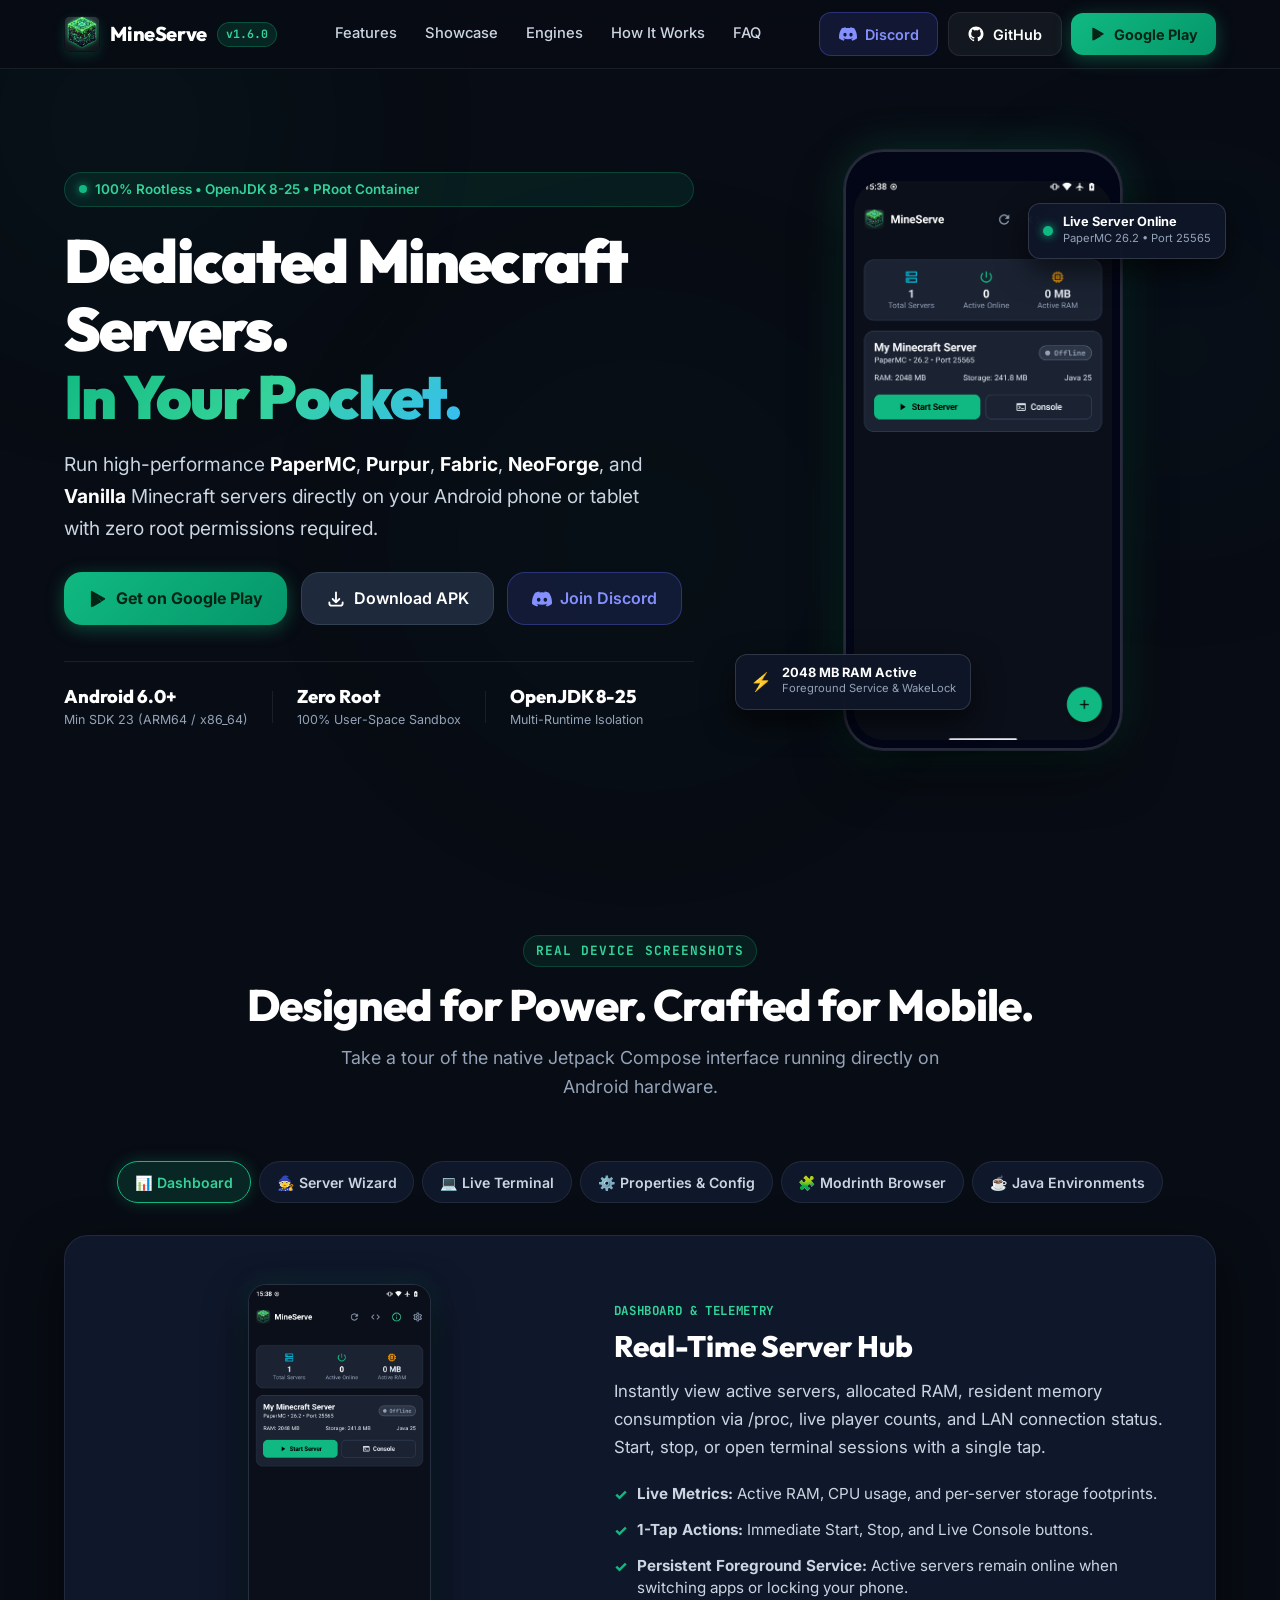
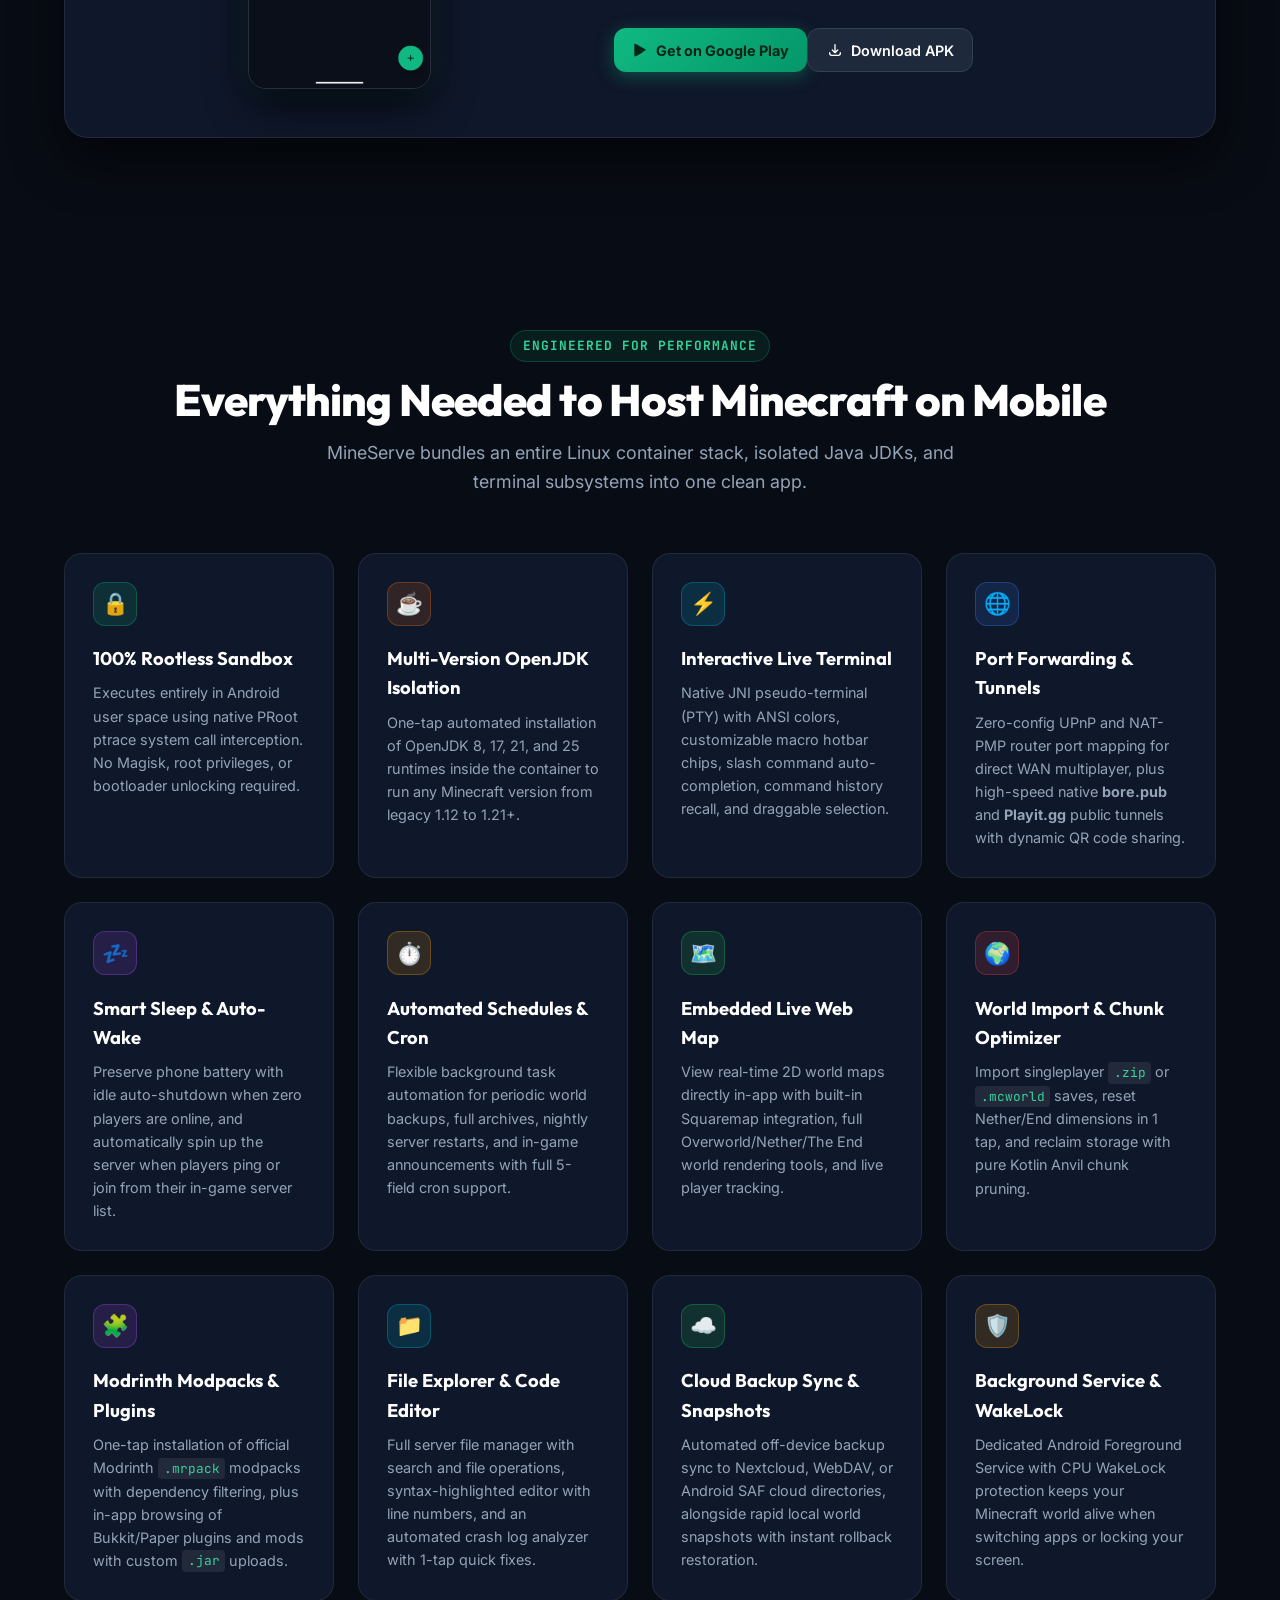
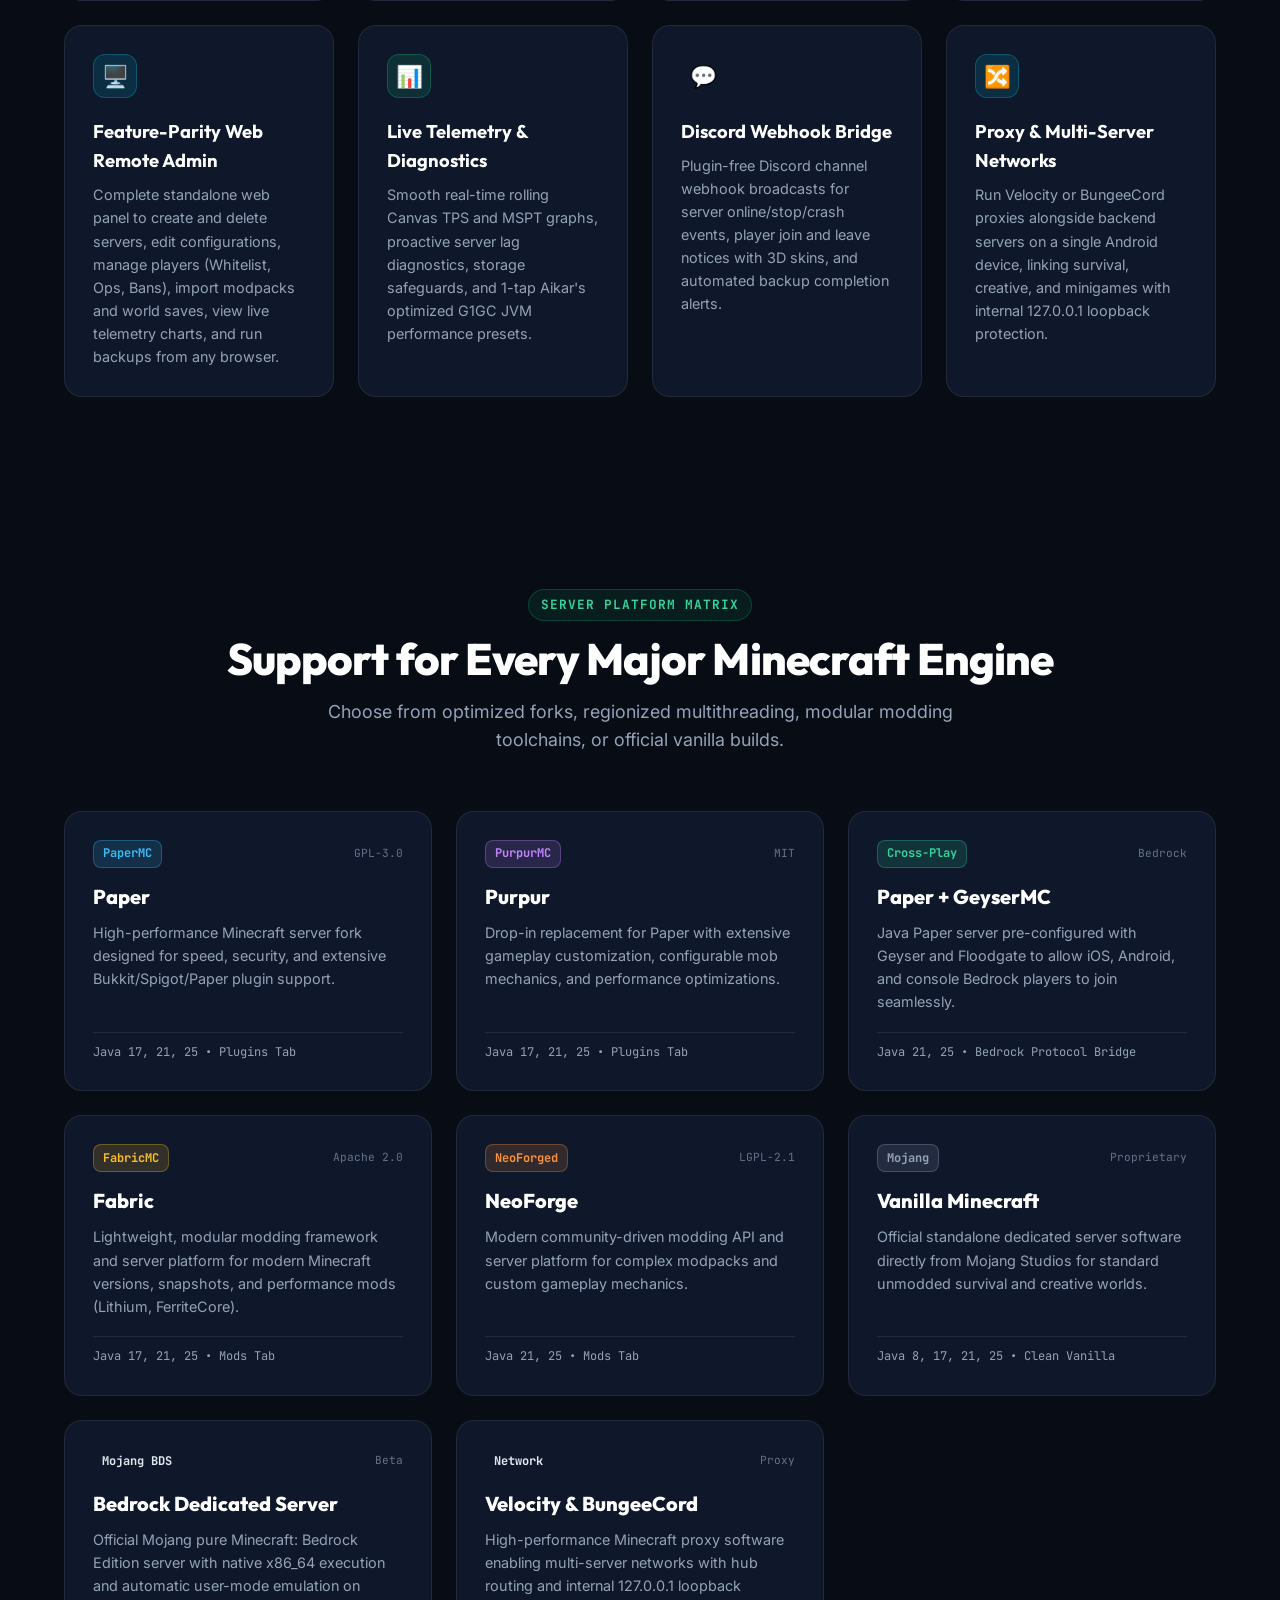
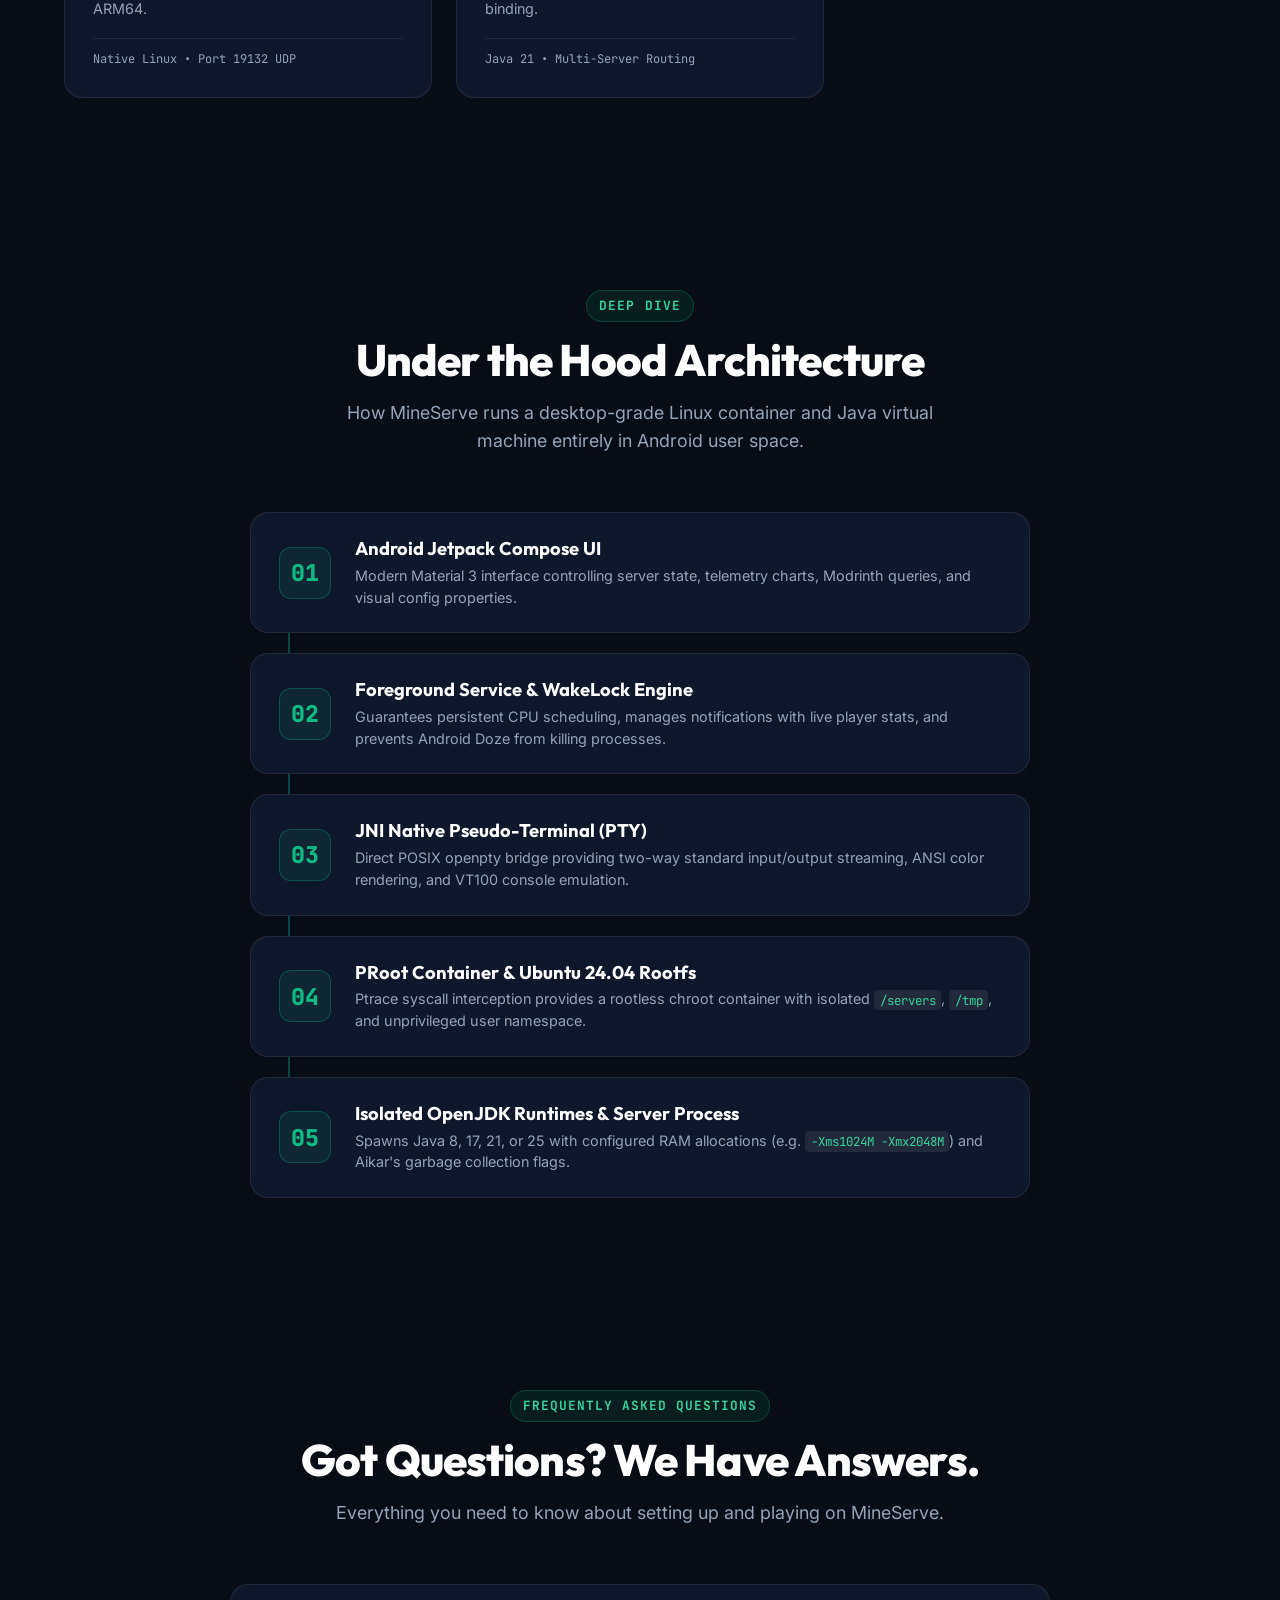
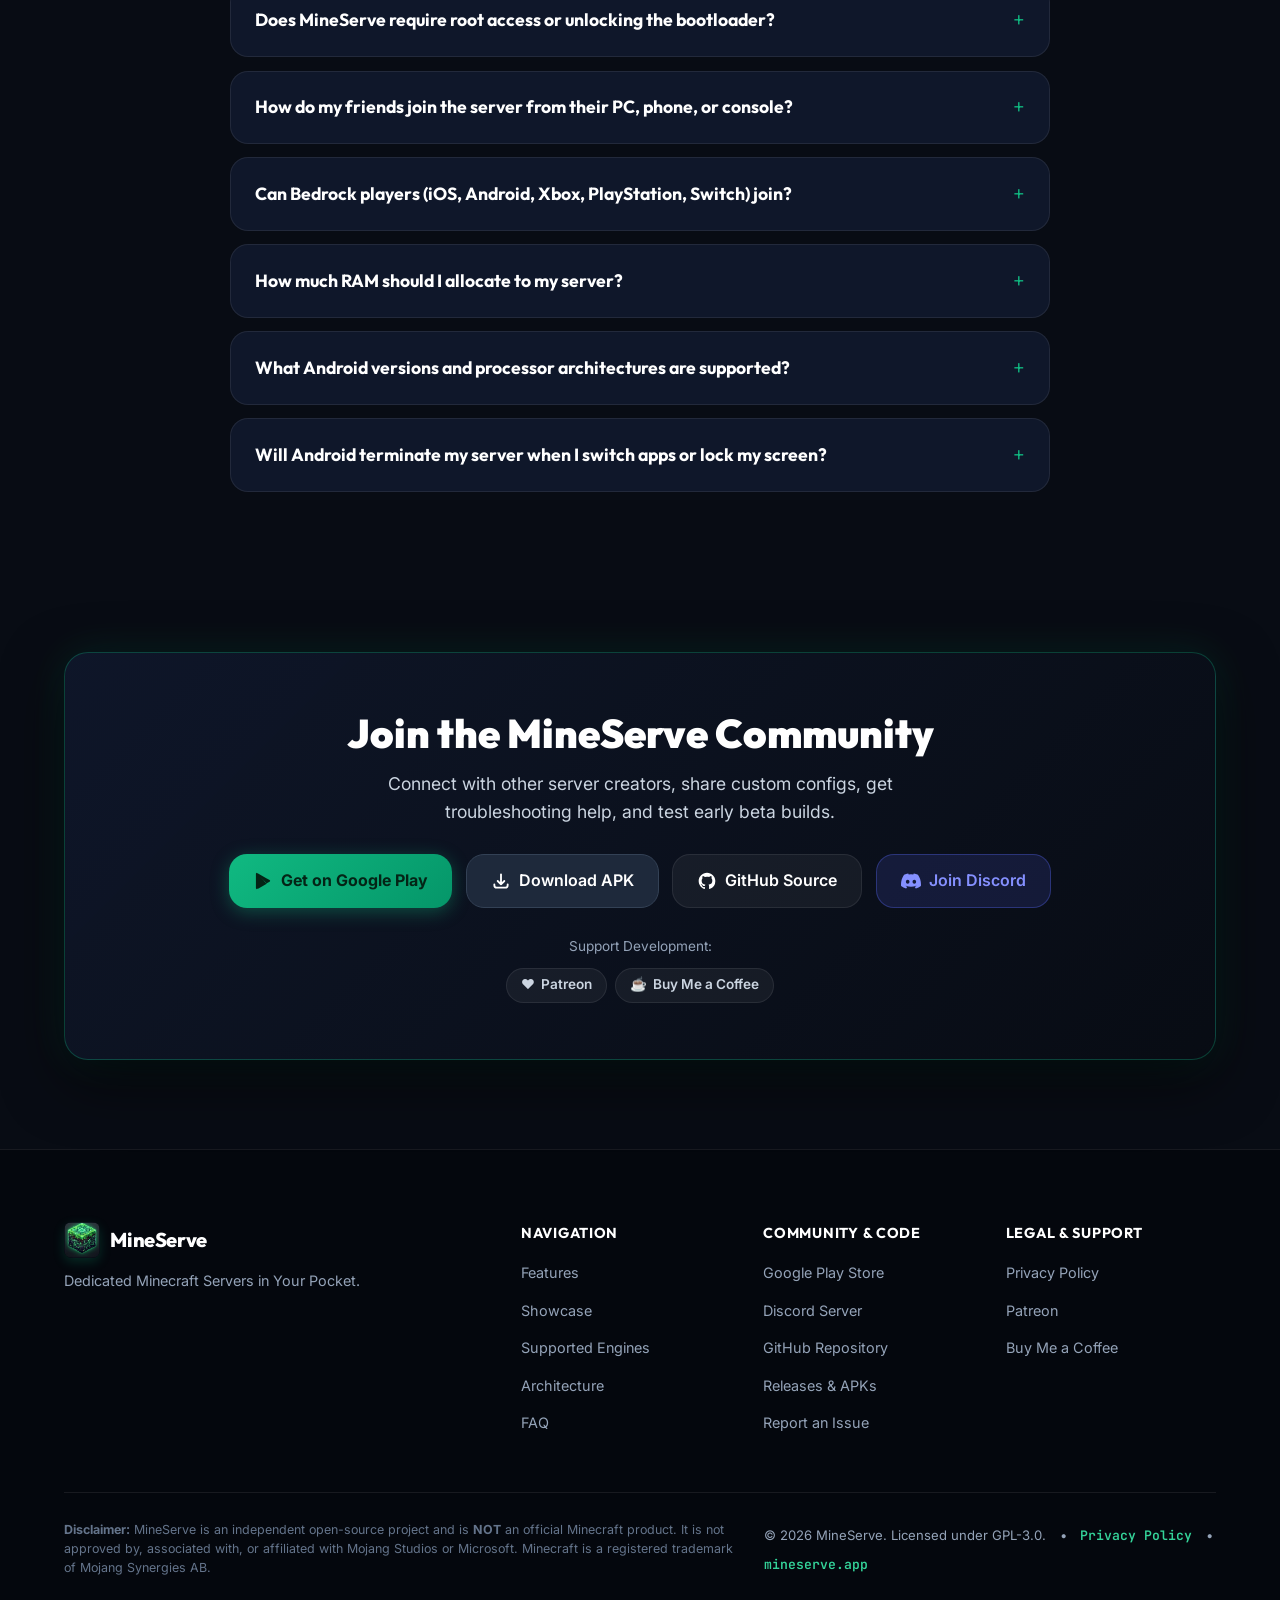
==== index.html @ a466dc8e "Update index.html" ====
<!DOCTYPE html>
<html lang="en" class="scroll-smooth">

<head>
  <meta charset="UTF-8">
  <meta name="viewport" content="width=device-width, initial-scale=1.0, viewport-fit=cover">
  <title>MineServe - Dedicated Minecraft Servers in Your Pocket (Android)</title>

  <!-- Primary Meta Tags -->
  <meta name="title" content="MineServe - Dedicated Minecraft Servers in Your Pocket (Android)">
  <meta name="description"
    content="Host full-featured Paper, Purpur, Fabric, NeoForge, and Vanilla Minecraft servers directly on your Android phone without root. Features isolated OpenJDK runtimes, live interactive console, plugin browser, and snapshot backups.">
  <meta name="keywords"
    content="Minecraft, Minecraft Server, Android, PRoot, PaperMC, Purpur, FabricMC, NeoForge, Bedrock, GeyserMC, Server Host, OpenJDK, Java 21, Java 17, Java 8, No Root, Open Source">
  <meta name="author" content="devwithzachary">
  <meta name="robots" content="index, follow">
  <meta name="theme-color" content="#080c14">
  <link rel="canonical" href="https://mineserve.app">

  <!-- Open Graph / Facebook -->
  <meta property="og:type" content="website">
  <meta property="og:url" content="https://mineserve.app/">
  <meta property="og:title" content="MineServe - Dedicated Minecraft Servers on Android">
  <meta property="og:description"
    content="Host full-featured Paper, Purpur, Fabric, and Vanilla Minecraft servers directly on your Android device without root.">
  <meta property="og:image" content="https://mineserve.app/assets/feature_graphic.jpg">

  <!-- Twitter -->
  <meta property="twitter:card" content="summary_large_image">
  <meta property="twitter:url" content="https://mineserve.app/">
  <meta property="twitter:title" content="MineServe - Dedicated Minecraft Servers on Android">
  <meta property="twitter:description"
    content="Host full-featured Paper, Purpur, Fabric, and Vanilla Minecraft servers directly on your Android device without root.">
  <meta property="twitter:image" content="https://mineserve.app/assets/feature_graphic.jpg">

  <!-- Favicon -->
  <link rel="icon" type="image/png" href="assets/favicon.png">
  <link rel="apple-touch-icon" href="assets/logo.png">

  <!-- Google Fonts -->
  <link rel="preconnect" href="https://fonts.googleapis.com">
  <link rel="preconnect" href="https://fonts.gstatic.com" crossorigin>
  <link
    href="https://fonts.googleapis.com/css2?family=Inter:wght@300;400;500;600;700;800&family=JetBrains+Mono:wght@400;500;600;700&family=Outfit:wght@400;500;600;700;800;900&display=swap"
    rel="stylesheet">

  <!-- Stylesheet -->
  <link rel="stylesheet" href="css/style.css">

  <!-- Umami Analytics -->
  <script defer src="https://stats.devwithzachary.com/stats"
    data-website-id="0f927c80-a65d-484a-ac6d-f5de10c83bec"></script>
</head>

<body class="bg-obsidian text-slate-100 antialiased selection:bg-emerald-500 selection:text-black">

  <!-- Ambient Glow Effects -->
  <div class="ambient-glow glow-top-left" aria-hidden="true"></div>
  <div class="ambient-glow glow-top-right" aria-hidden="true"></div>
  <div class="ambient-glow glow-center" aria-hidden="true"></div>

  <!-- Header / Navigation -->
  <header class="sticky-nav">
    <div class="nav-container">
      <a href="#hero" class="brand" data-umami-event="nav-brand-click">
        <img src="assets/logo.png" alt="MineServe Logo" class="brand-logo" width="36" height="36">
        <span class="brand-name">MineServe</span>
        <span class="brand-badge">v1.6.0</span>
      </a>

      <nav class="desktop-nav" aria-label="Main Navigation">
        <a href="#features" class="nav-link" data-umami-event="nav-features">Features</a>
        <a href="#showcase" class="nav-link" data-umami-event="nav-showcase">Showcase</a>
        <a href="#engines" class="nav-link" data-umami-event="nav-engines">Engines</a>
        <a href="#architecture" class="nav-link" data-umami-event="nav-architecture">How It Works</a>
        <a href="#faq" class="nav-link" data-umami-event="nav-faq">FAQ</a>
      </nav>

      <div class="nav-actions">
        <a href="https://discord.gg/QdT9yCrKmV" target="_blank" rel="noopener noreferrer" class="btn btn-discord"
          data-umami-event="nav-discord-btn" title="Join Discord Community">
          <svg class="icon" viewBox="0 0 24 24" width="18" height="18" fill="currentColor">
            <path
              d="M20.317 4.37a19.791 19.791 0 0 0-4.885-1.515.074.074 0 0 0-.079.037c-.21.375-.444.864-.608 1.25a18.27 18.27 0 0 0-5.487 0 12.64 12.64 0 0 0-.617-1.25.077.077 0 0 0-.079-.037A19.736 19.736 0 0 0 3.677 4.37a.07.07 0 0 0-.032.027C.533 9.046-.32 13.58.099 18.057a.082.082 0 0 0 .031.057 19.9 19.9 0 0 0 5.993 3.03.078.078 0 0 0 .084-.028c.462-.63.874-1.295 1.226-1.994.021-.041.001-.09-.041-.106a13.107 13.107 0 0 1-1.872-.892.077.077 0 0 1-.008-.128 10.2 10.2 0 0 0 .372-.292.074.074 0 0 1 .077-.01c3.929 1.793 8.18 1.793 12.061 0a.074.074 0 0 1 .078.01c.12.098.246.198.373.292a.077.077 0 0 1-.006.127 12.299 12.299 0 0 1-1.873.893.077.077 0 0 0-.041.107c.36.698.772 1.362 1.225 1.993a.076.076 0 0 0 .084.028 19.839 19.839 0 0 0 6.002-3.03.077.077 0 0 0 .032-.054c.5-5.177-.838-9.674-3.549-13.66a.061.061 0 0 0-.031-.028zM8.02 15.33c-1.183 0-2.157-1.085-2.157-2.419 0-1.333.956-2.419 2.157-2.419 1.21 0 2.176 1.096 2.157 2.42 0 1.333-.956 2.418-2.157 2.418zm7.975 0c-1.183 0-2.157-1.085-2.157-2.419 0-1.333.955-2.419 2.157-2.419 1.21 0 2.176 1.096 2.157 2.42 0 1.333-.946 2.418-2.157 2.418z" />
          </svg>
          <span>Discord</span>
        </a>

        <a href="https://github.com/devwithzachary/MineServe" target="_blank" rel="noopener noreferrer"
          class="btn btn-github" data-umami-event="nav-github-btn" title="View Source on GitHub">
          <svg class="icon" viewBox="0 0 24 24" width="18" height="18" fill="currentColor">
            <path fill-rule="evenodd" clip-rule="evenodd"
              d="M12 2C6.477 2 2 6.484 2 12.017c0 4.425 2.865 8.18 6.839 9.504.5.092.682-.217.682-.483 0-.237-.008-.868-.013-1.703-2.782.605-3.369-1.343-3.369-1.343-.454-1.158-1.11-1.466-1.11-1.466-.908-.62.069-.608.069-.608 1.003.07 1.53 1.032 1.53 1.032.892 1.53 2.341 1.088 2.91.832.092-.647.35-1.088.636-1.338-2.22-.253-4.555-1.113-4.555-4.951 0-1.093.39-1.988 1.029-2.688-.103-.253-.446-1.272.098-2.65 0 0 .84-.27 2.75 1.026A9.564 9.564 0 0112 6.844c.85.004 1.705.115 2.504.337 1.909-1.296 2.747-1.027 2.747-1.027.546 1.379.202 2.398.1 2.651.64.7 1.028 1.595 1.028 2.688 0 3.848-2.339 4.695-4.566 4.943.359.309.678.92.678 1.855 0 1.338-.012 2.419-.012 2.747 0 .268.18.58.688.482A10.019 10.019 0 0022 12.017C22 6.484 17.522 2 12 2z" />
          </svg>
          <span>GitHub</span>
        </a>

        <a href="https://play.google.com/store/apps/details?id=com.devwithzachary.mineserve" target="_blank"
          rel="noopener noreferrer" class="btn btn-primary" data-umami-event="nav-playstore-btn">
          <svg class="icon" viewBox="0 0 24 24" width="16" height="16" fill="currentColor">
            <path
              d="M4.05 2.15a1.86 1.86 0 0 0-.55 1.34v17.02c0 .52.2 1 .55 1.34l.08.07 9.53-9.53v-.23L4.13 2.08l-.08.07zM16.48 14.88l-2.82-2.82v-.39l2.82-2.82.07.04 3.34 1.9c.95.54.95 1.43 0 1.97l-3.34 1.9-.07.02zM13.66 12.27L4.8 21.13c.31.33.82.37 1.25.13l10.43-5.93-2.82-2.82v-.24zM13.66 11.73l2.82-2.82-10.43-5.93c-.43-.24-.94-.2-1.25.13l8.86 8.86v-.24z" />
          </svg>
          <span>Google Play</span>
        </a>

        <button class="mobile-toggle" id="mobile-toggle" aria-label="Toggle Navigation Menu" aria-expanded="false"
          data-umami-event="toggle-mobile-menu">
          <span class="bar"></span>
          <span class="bar"></span>
          <span class="bar"></span>
        </button>
      </div>
    </div>

    <!-- Mobile Navigation Backdrop -->
    <div class="mobile-drawer-backdrop" id="mobile-drawer-backdrop"></div>

    <!-- Mobile Navigation Drawer -->
    <div class="mobile-drawer" id="mobile-drawer">
      <nav class="mobile-nav-links">
        <a href="#features" class="mobile-nav-link" data-umami-event="mobile-nav-features">Features</a>
        <a href="#showcase" class="mobile-nav-link" data-umami-event="mobile-nav-showcase">Showcase</a>
        <a href="#engines" class="mobile-nav-link" data-umami-event="mobile-nav-engines">Engines</a>
        <a href="#architecture" class="mobile-nav-link" data-umami-event="mobile-nav-architecture">How It Works</a>
        <a href="#faq" class="mobile-nav-link" data-umami-event="mobile-nav-faq">FAQ</a>
        <div class="mobile-btn-group">
          <a href="https://play.google.com/store/apps/details?id=com.devwithzachary.mineserve" target="_blank"
            rel="noopener noreferrer" class="btn btn-primary btn-full" data-umami-event="mobile-nav-playstore">
            <svg class="icon" viewBox="0 0 24 24" width="16" height="16" fill="currentColor">
              <path
                d="M4.05 2.15a1.86 1.86 0 0 0-.55 1.34v17.02c0 .52.2 1 .55 1.34l.08.07 9.53-9.53v-.23L4.13 2.08l-.08.07zM16.48 14.88l-2.82-2.82v-.39l2.82-2.82.07.04 3.34 1.9c.95.54.95 1.43 0 1.97l-3.34 1.9-.07.02zM13.66 12.27L4.8 21.13c.31.33.82.37 1.25.13l10.43-5.93-2.82-2.82v-.24zM13.66 11.73l2.82-2.82-10.43-5.93c-.43-.24-.94-.2-1.25.13l8.86 8.86v-.24z" />
            </svg>
            <span>Get on Google Play</span>
          </a>
          <a href="https://github.com/devwithzachary/MineServe/releases" target="_blank" rel="noopener noreferrer"
            class="btn btn-secondary btn-full" data-umami-event="mobile-nav-download">
            <svg class="icon" viewBox="0 0 24 24" width="16" height="16" fill="none" stroke="currentColor"
              stroke-width="2">
              <path stroke-linecap="round" stroke-linejoin="round"
                d="M4 16v1a3 3 0 003 3h10a3 3 0 003-3v-1m-4-4l-4 4m0 0l-4-4m4 4V4" />
            </svg>
            <span>Download APK (Direct)</span>
          </a>
          <a href="https://discord.gg/QdT9yCrKmV" target="_blank" rel="noopener noreferrer"
            class="btn btn-discord btn-full" data-umami-event="mobile-nav-discord">
            <svg class="icon" viewBox="0 0 24 24" width="16" height="16" fill="currentColor">
              <path
                d="M20.317 4.37a19.791 19.791 0 0 0-4.885-1.515.074.074 0 0 0-.079.037c-.21.375-.444.864-.608 1.25a18.27 18.27 0 0 0-5.487 0 12.64 12.64 0 0 0-.617-1.25.077.077 0 0 0-.079-.037A19.736 19.736 0 0 0 3.677 4.37a.07.07 0 0 0-.032.027C.533 9.046-.32 13.58.099 18.057a.082.082 0 0 0 .031.057 19.9 19.9 0 0 0 5.993 3.03.078.078 0 0 0 .084-.028c.462-.63.874-1.295 1.226-1.994.021-.041.001-.09-.041-.106a13.107 13.107 0 0 1-1.872-.892.077.077 0 0 1-.008-.128 10.2 10.2 0 0 0 .372-.292.074.074 0 0 1 .077-.01c3.929 1.793 8.18 1.793 12.061 0a.074.074 0 0 1 .078.01c.12.098.246.198.373.292a.077.077 0 0 1-.006.127 12.299 12.299 0 0 1-1.873.893.077.077 0 0 0-.041.107c.36.698.772 1.362 1.225 1.993a.076.076 0 0 0 .084.028 19.839 19.839 0 0 0 6.002-3.03.077.077 0 0 0 .032-.054c.5-5.177-.838-9.674-3.549-13.66a.061.061 0 0 0-.031-.028zM8.02 15.33c-1.183 0-2.157-1.085-2.157-2.419 0-1.333.956-2.419 2.157-2.419 1.21 0 2.176 1.096 2.157 2.42 0 1.333-.956 2.418-2.157 2.418zm7.975 0c-1.183 0-2.157-1.085-2.157-2.419 0-1.333.955-2.419 2.157-2.419 1.21 0 2.176 1.096 2.157 2.42 0 1.333-.946 2.418-2.157 2.418z" />
            </svg>
            <span>Join Discord Community</span>
          </a>
          <a href="https://github.com/devwithzachary/MineServe" target="_blank" rel="noopener noreferrer"
            class="btn btn-github btn-full" data-umami-event="mobile-nav-github">
            <svg class="icon" viewBox="0 0 24 24" width="16" height="16" fill="currentColor">
              <path fill-rule="evenodd" clip-rule="evenodd"
                d="M12 2C6.477 2 2 6.484 2 12.017c0 4.425 2.865 8.18 6.839 9.504.5.092.682-.217.682-.483 0-.237-.008-.868-.013-1.703-2.782.605-3.369-1.343-3.369-1.343-.454-1.158-1.11-1.466-1.11-1.466-.908-.62.069-.608.069-.608 1.003.07 1.53 1.032 1.53 1.032.892 1.53 2.341 1.088 2.91.832.092-.647.35-1.088.636-1.338-2.22-.253-4.555-1.113-4.555-4.951 0-1.093.39-1.988 1.029-2.688-.103-.253-.446-1.272.098-2.65 0 0 .84-.27 2.75 1.026A9.564 9.564 0 0112 6.844c.85.004 1.705.115 2.504.337 1.909-1.296 2.747-1.027 2.747-1.027.546 1.379.202 2.398.1 2.651.64.7 1.028 1.595 1.028 2.688 0 3.848-2.339 4.695-4.566 4.943.359.309.678.92.678 1.855 0 1.338-.012 2.419-.012 2.747 0 .268.18.58.688.482A10.019 10.019 0 0022 12.017C22 6.484 17.522 2 12 2z" />
            </svg>
            <span>View GitHub Repository</span>
          </a>
        </div>
      </nav>
    </div>
  </header>

  <!-- Hero Section -->
  <section id="hero" class="hero-section">
    <div class="container hero-container">
      <div class="hero-content">
        <div class="hero-badge">
          <span class="pulse-dot"></span>
          <span>100% Rootless • OpenJDK 8-25 • PRoot Container</span>
        </div>

        <h1 class="hero-title">
          Dedicated Minecraft Servers. <span class="mobile-break"><br></span>
          <span class="gradient-text">In Your Pocket.</span>
        </h1>

        <p class="hero-description">
          Run high-performance <strong>PaperMC</strong>, <strong>Purpur</strong>, <strong>Fabric</strong>,
          <strong>NeoForge</strong>, and <strong>Vanilla</strong> Minecraft servers directly on your Android phone or
          tablet with zero root permissions required.
        </p>

        <div class="hero-cta-group">
          <a href="https://play.google.com/store/apps/details?id=com.devwithzachary.mineserve" target="_blank"
            rel="noopener noreferrer" class="btn btn-primary btn-lg" data-umami-event="hero-playstore-btn">
            <svg class="icon" viewBox="0 0 24 24" width="20" height="20" fill="currentColor">
              <path
                d="M4.05 2.15a1.86 1.86 0 0 0-.55 1.34v17.02c0 .52.2 1 .55 1.34l.08.07 9.53-9.53v-.23L4.13 2.08l-.08.07zM16.48 14.88l-2.82-2.82v-.39l2.82-2.82.07.04 3.34 1.9c.95.54.95 1.43 0 1.97l-3.34 1.9-.07.02zM13.66 12.27L4.8 21.13c.31.33.82.37 1.25.13l10.43-5.93-2.82-2.82v-.24zM13.66 11.73l2.82-2.82-10.43-5.93c-.43-.24-.94-.2-1.25.13l8.86 8.86v-.24z" />
            </svg>
            <span>Get on Google Play</span>
          </a>

          <a href="https://github.com/devwithzachary/MineServe/releases/latest" target="_blank"
            rel="noopener noreferrer" class="btn btn-secondary btn-lg" data-umami-event="hero-download-apk">
            <svg class="icon" viewBox="0 0 24 24" width="20" height="20" fill="none" stroke="currentColor"
              stroke-width="2.2">
              <path stroke-linecap="round" stroke-linejoin="round"
                d="M4 16v1a3 3 0 003 3h10a3 3 0 003-3v-1m-4-4l-4 4m0 0l-4-4m4 4V4" />
            </svg>
            <span>Download APK</span>
          </a>

          <a href="https://discord.gg/QdT9yCrKmV" target="_blank" rel="noopener noreferrer"
            class="btn btn-discord btn-lg" data-umami-event="hero-join-discord">
            <svg class="icon" viewBox="0 0 24 24" width="20" height="20" fill="currentColor">
              <path
                d="M20.317 4.37a19.791 19.791 0 0 0-4.885-1.515.074.074 0 0 0-.079.037c-.21.375-.444.864-.608 1.25a18.27 18.27 0 0 0-5.487 0 12.64 12.64 0 0 0-.617-1.25.077.077 0 0 0-.079-.037A19.736 19.736 0 0 0 3.677 4.37a.07.07 0 0 0-.032.027C.533 9.046-.32 13.58.099 18.057a.082.082 0 0 0 .031.057 19.9 19.9 0 0 0 5.993 3.03.078.078 0 0 0 .084-.028c.462-.63.874-1.295 1.226-1.994.021-.041.001-.09-.041-.106a13.107 13.107 0 0 1-1.872-.892.077.077 0 0 1-.008-.128 10.2 10.2 0 0 0 .372-.292.074.074 0 0 1 .077-.01c3.929 1.793 8.18 1.793 12.061 0a.074.074 0 0 1 .078.01c.12.098.246.198.373.292a.077.077 0 0 1-.006.127 12.299 12.299 0 0 1-1.873.893.077.077 0 0 0-.041.107c.36.698.772 1.362 1.225 1.993a.076.076 0 0 0 .084.028 19.839 19.839 0 0 0 6.002-3.03.077.077 0 0 0 .032-.054c.5-5.177-.838-9.674-3.549-13.66a.061.061 0 0 0-.031-.028zM8.02 15.33c-1.183 0-2.157-1.085-2.157-2.419 0-1.333.956-2.419 2.157-2.419 1.21 0 2.176 1.096 2.157 2.42 0 1.333-.956 2.418-2.157 2.418zm7.975 0c-1.183 0-2.157-1.085-2.157-2.419 0-1.333.955-2.419 2.157-2.419 1.21 0 2.176 1.096 2.157 2.42 0 1.333-.946 2.418-2.157 2.418z" />
            </svg>
            <span>Join Discord</span>
          </a>
        </div>

        <!-- Quick Spec Highlights -->
        <div class="hero-stats">
          <div class="stat-item">
            <span class="stat-value">Android 6.0+</span>
            <span class="stat-label">Min SDK 23 (ARM64 / x86_64)</span>
          </div>
          <div class="stat-divider"></div>
          <div class="stat-item">
            <span class="stat-value">Zero Root</span>
            <span class="stat-label">100% User-Space Sandbox</span>
          </div>
          <div class="stat-divider"></div>
          <div class="stat-item">
            <span class="stat-value">OpenJDK 8-25</span>
            <span class="stat-label">Multi-Runtime Isolation</span>
          </div>
        </div>
      </div>

      <!-- Hero Phone Showcase Mockup -->
      <div class="hero-mockup-wrapper">
        <div class="phone-frame">
          <div class="phone-notch"></div>
          <div class="phone-screen">
            <img src="assets/screenshots/dashboard.png" alt="MineServe Dashboard on Android" class="phone-img"
              loading="eager">
          </div>
        </div>
        <div class="mockup-floating-card top-right-card">
          <div class="status-indicator-live"></div>
          <div>
            <div class="floating-card-title">Live Server Online</div>
            <div class="floating-card-sub">PaperMC 26.2 • Port 25565</div>
          </div>
        </div>
        <div class="mockup-floating-card bottom-left-card">
          <div class="floating-card-icon">⚡</div>
          <div>
            <div class="floating-card-title">2048 MB RAM Active</div>
            <div class="floating-card-sub">Foreground Service &amp; WakeLock</div>
          </div>
        </div>
      </div>
    </div>
  </section>

  <!-- Interactive App Showcase / Screenshots Carousel -->
  <section id="showcase" class="section showcase-section">
    <div class="container">
      <div class="section-header text-center">
        <span class="section-badge">Real Device Screenshots</span>
        <h2 class="section-title">Designed for Power. Crafted for Mobile.</h2>
        <p class="section-subtitle">Take a tour of the native Jetpack Compose interface running directly on Android
          hardware.</p>
      </div>

      <!-- Screenshot Tabs Navigation -->
      <div class="showcase-tabs" role="tablist" aria-label="Feature Showcase Screens">
        <button class="showcase-tab active" data-target="dashboard" role="tab" aria-selected="true"
          data-umami-event="showcase-tab-dashboard">
          <span>📊 Dashboard</span>
        </button>
        <button class="showcase-tab" data-target="wizard" role="tab" aria-selected="false"
          data-umami-event="showcase-tab-wizard">
          <span>🧙 Server Wizard</span>
        </button>
        <button class="showcase-tab" data-target="console" role="tab" aria-selected="false"
          data-umami-event="showcase-tab-console">
          <span>💻 Live Terminal</span>
        </button>
        <button class="showcase-tab" data-target="settings-tab" role="tab" aria-selected="false"
          data-umami-event="showcase-tab-settings">
          <span>⚙️ Properties &amp; Config</span>
        </button>
        <button class="showcase-tab" data-target="plugins" role="tab" aria-selected="false"
          data-umami-event="showcase-tab-plugins">
          <span>🧩 Modrinth Browser</span>
        </button>
        <button class="showcase-tab" data-target="runtimes" role="tab" aria-selected="false"
          data-umami-event="showcase-tab-runtimes">
          <span>☕ Java Environments</span>
        </button>
      </div>

      <!-- Showcase Display Card -->
      <div class="showcase-card">
        <div class="showcase-preview-frame">
          <img id="showcase-img" src="assets/screenshots/dashboard.png" alt="MineServe Dashboard Screen"
            class="showcase-image">
        </div>

        <div class="showcase-details">
          <div class="showcase-tag" id="showcase-tag">DASHBOARD &amp; TELEMETRY</div>
          <h3 class="showcase-heading" id="showcase-heading">Real-Time Server Hub</h3>
          <p class="showcase-description" id="showcase-desc">
            Instantly view active servers, allocated RAM, resident memory consumption via /proc, live player counts, and
            LAN connection status. Start, stop, or open terminal sessions with a single tap.
          </p>

          <div class="showcase-bullets" id="showcase-bullets">
            <div class="bullet-item">
              <span class="bullet-check">✓</span>
              <span><strong>Live Metrics:</strong> Active RAM, CPU usage, and per-server storage footprints.</span>
            </div>
            <div class="bullet-item">
              <span class="bullet-check">✓</span>
              <span><strong>1-Tap Actions:</strong> Immediate Start, Stop, and Live Console buttons.</span>
            </div>
            <div class="bullet-item">
              <span class="bullet-check">✓</span>
              <span><strong>Persistent Foreground Service:</strong> Active servers remain online when switching apps or
                locking your phone.</span>
            </div>
          </div>

          <div class="showcase-actions">
            <a href="https://play.google.com/store/apps/details?id=com.devwithzachary.mineserve" target="_blank"
              rel="noopener noreferrer" class="btn btn-primary" data-umami-event="showcase-playstore-btn">
              <svg class="icon" viewBox="0 0 24 24" width="16" height="16" fill="currentColor">
                <path
                  d="M4.05 2.15a1.86 1.86 0 0 0-.55 1.34v17.02c0 .52.2 1 .55 1.34l.08.07 9.53-9.53v-.23L4.13 2.08l-.08.07zM16.48 14.88l-2.82-2.82v-.39l2.82-2.82.07.04 3.34 1.9c.95.54.95 1.43 0 1.97l-3.34 1.9-.07.02zM13.66 12.27L4.8 21.13c.31.33.82.37 1.25.13l10.43-5.93-2.82-2.82v-.24zM13.66 11.73l2.82-2.82-10.43-5.93c-.43-.24-.94-.2-1.25.13l8.86 8.86v-.24z" />
              </svg>
              <span>Get on Google Play</span>
            </a>
            <a href="https://github.com/devwithzachary/MineServe/releases" target="_blank" rel="noopener noreferrer"
              class="btn btn-secondary" data-umami-event="showcase-download-btn">
              <svg class="icon" viewBox="0 0 24 24" width="16" height="16" fill="none" stroke="currentColor"
                stroke-width="2">
                <path stroke-linecap="round" stroke-linejoin="round"
                  d="M4 16v1a3 3 0 003 3h10a3 3 0 003-3v-1m-4-4l-4 4m0 0l-4-4m4 4V4" />
              </svg>
              <span>Download APK</span>
            </a>
          </div>
        </div>
      </div>
    </div>
  </section>

  <!-- Core Features Grid -->
  <section id="features" class="section features-section">
    <div class="container">
      <div class="section-header text-center">
        <span class="section-badge">Engineered for Performance</span>
        <h2 class="section-title">Everything Needed to Host Minecraft on Mobile</h2>
        <p class="section-subtitle">MineServe bundles an entire Linux container stack, isolated Java JDKs, and terminal
          subsystems into one clean app.</p>
      </div>

      <div class="features-grid">
        <!-- Feature 1 -->
        <div class="feature-card">
          <div class="feature-icon emerald-glow">🔒</div>
          <h3 class="feature-title">100% Rootless Sandbox</h3>
          <p class="feature-desc">
            Executes entirely in Android user space using native PRoot ptrace system call interception. No Magisk, root
            privileges, or bootloader unlocking required.
          </p>
        </div>

        <!-- Feature 2 -->
        <div class="feature-card">
          <div class="feature-icon orange-glow">☕</div>
          <h3 class="feature-title">Multi-Version OpenJDK Isolation</h3>
          <p class="feature-desc">
            One-tap automated installation of OpenJDK 8, 17, 21, and 25 runtimes inside the container to run any
            Minecraft version from legacy 1.12 to 1.21+.
          </p>
        </div>

        <!-- Feature 3 -->
        <div class="feature-card">
          <div class="feature-icon cyan-glow">⚡</div>
          <h3 class="feature-title">Interactive Live Terminal</h3>
          <p class="feature-desc">
            Native JNI pseudo-terminal (PTY) with ANSI colors, customizable macro hotbar chips, slash command auto-completion,
            command history recall, and draggable selection.
          </p>
        </div>

        <!-- Feature 4 -->
        <div class="feature-card">
          <div class="feature-icon blue-glow">🌐</div>
          <h3 class="feature-title">Port Forwarding &amp; Tunnels</h3>
          <p class="feature-desc">
            Zero-config UPnP and NAT-PMP router port mapping for direct WAN multiplayer, plus high-speed native
            <strong>bore.pub</strong> and <strong>Playit.gg</strong> public tunnels with dynamic QR code sharing.
          </p>
        </div>

        <!-- Feature 5 -->
        <div class="feature-card">
          <div class="feature-icon purple-glow">💤</div>
          <h3 class="feature-title">Smart Sleep &amp; Auto-Wake</h3>
          <p class="feature-desc">
            Preserve phone battery with idle auto-shutdown when zero players are online, and automatically spin up the server
            when players ping or join from their in-game server list.
          </p>
        </div>

        <!-- Feature 6 -->
        <div class="feature-card">
          <div class="feature-icon amber-glow">⏱️</div>
          <h3 class="feature-title">Automated Schedules &amp; Cron</h3>
          <p class="feature-desc">
            Flexible background task automation for periodic world backups, full archives, nightly server restarts, and in-game
            announcements with full 5-field cron support.
          </p>
        </div>

        <!-- Feature 7 -->
        <div class="feature-card">
          <div class="feature-icon green-glow">🗺️</div>
          <h3 class="feature-title">Embedded Live Web Map</h3>
          <p class="feature-desc">
            View real-time 2D world maps directly in-app with built-in Squaremap integration, full Overworld/Nether/The End
            world rendering tools, and live player tracking.
          </p>
        </div>

        <!-- Feature 8 -->
        <div class="feature-card">
          <div class="feature-icon red-glow">🌍</div>
          <h3 class="feature-title">World Import &amp; Chunk Optimizer</h3>
          <p class="feature-desc">
            Import singleplayer <code>.zip</code> or <code>.mcworld</code> saves, reset Nether/End dimensions in 1 tap, and reclaim
            storage with pure Kotlin Anvil chunk pruning.
          </p>
        </div>

        <!-- Feature 9 -->
        <div class="feature-card">
          <div class="feature-icon purple-glow">🧩</div>
          <h3 class="feature-title">Modrinth Modpacks &amp; Plugins</h3>
          <p class="feature-desc">
            One-tap installation of official Modrinth <code>.mrpack</code> modpacks with dependency filtering, plus in-app
            browsing of Bukkit/Paper plugins and mods with custom <code>.jar</code> uploads.
          </p>
        </div>

        <!-- Feature 10 -->
        <div class="feature-card">
          <div class="feature-icon cyan-glow">📁</div>
          <h3 class="feature-title">File Explorer &amp; Code Editor</h3>
          <p class="feature-desc">
            Full server file manager with search and file operations, syntax-highlighted editor with line numbers, and an automated
            crash log analyzer with 1-tap quick fixes.
          </p>
        </div>

        <!-- Feature 11 -->
        <div class="feature-card">
          <div class="feature-icon green-glow">☁️</div>
          <h3 class="feature-title">Cloud Backup Sync &amp; Snapshots</h3>
          <p class="feature-desc">
            Automated off-device backup sync to Nextcloud, WebDAV, or Android SAF cloud directories, alongside rapid local
            world snapshots with instant rollback restoration.
          </p>
        </div>

        <!-- Feature 12 -->
        <div class="feature-card">
          <div class="feature-icon amber-glow">🛡️</div>
          <h3 class="feature-title">Background Service &amp; WakeLock</h3>
          <p class="feature-desc">
            Dedicated Android Foreground Service with CPU WakeLock protection keeps your Minecraft world alive when
            switching apps or locking your screen.
          </p>
        </div>

        <!-- Feature 13 -->
        <div class="feature-card">
          <div class="feature-icon cyan-glow">🖥️</div>
          <h3 class="feature-title">Feature-Parity Web Remote Admin</h3>
          <p class="feature-desc">
            Complete standalone web panel to create and delete servers, edit configurations, manage players (Whitelist, Ops, Bans),
            import modpacks and world saves, view live telemetry charts, and run backups from any browser.
          </p>
        </div>

        <!-- Feature 14 -->
        <div class="feature-card">
          <div class="feature-icon emerald-glow">📊</div>
          <h3 class="feature-title">Live Telemetry &amp; Diagnostics</h3>
          <p class="feature-desc">
            Smooth real-time rolling Canvas TPS and MSPT graphs, proactive server lag diagnostics, storage safeguards, and
            1-tap Aikar's optimized G1GC JVM performance presets.
          </p>
        </div>

        <!-- Feature 15 -->
        <div class="feature-card">
          <div class="feature-icon gold-glow">💬</div>
          <h3 class="feature-title">Discord Webhook Bridge</h3>
          <p class="feature-desc">
            Plugin-free Discord channel webhook broadcasts for server online/stop/crash events, player join and leave notices
            with 3D skins, and automated backup completion alerts.
          </p>
        </div>

        <!-- Feature 16 -->
        <div class="feature-card">
          <div class="feature-icon cyan-glow">🔀</div>
          <h3 class="feature-title">Proxy &amp; Multi-Server Networks</h3>
          <p class="feature-desc">
            Run Velocity or BungeeCord proxies alongside backend servers on a single Android device, linking survival, creative,
            and minigames with internal 127.0.0.1 loopback protection.
          </p>
        </div>
      </div>
    </div>
  </section>

  <!-- Supported Server Engines -->
  <section id="engines" class="section engines-section">
    <div class="container">
      <div class="section-header text-center">
        <span class="section-badge">Server Platform Matrix</span>
        <h2 class="section-title">Support for Every Major Minecraft Engine</h2>
        <p class="section-subtitle">Choose from optimized forks, regionized multithreading, modular modding toolchains,
          or official vanilla builds.</p>
      </div>

      <div class="engines-grid">
        <div class="engine-card">
          <div class="engine-header">
            <span class="engine-badge badge-paper">PaperMC</span>
            <span class="engine-license">GPL-3.0</span>
          </div>
          <h3 class="engine-title">Paper</h3>
          <p class="engine-desc">High-performance Minecraft server fork designed for speed, security, and extensive
            Bukkit/Spigot/Paper plugin support.</p>
          <div class="engine-meta">Java 17, 21, 25 • Plugins Tab</div>
        </div>

        <div class="engine-card">
          <div class="engine-header">
            <span class="engine-badge badge-purpur">PurpurMC</span>
            <span class="engine-license">MIT</span>
          </div>
          <h3 class="engine-title">Purpur</h3>
          <p class="engine-desc">Drop-in replacement for Paper with extensive gameplay customization, configurable mob
            mechanics, and performance optimizations.</p>
          <div class="engine-meta">Java 17, 21, 25 • Plugins Tab</div>
        </div>

        <div class="engine-card">
          <div class="engine-header">
            <span class="engine-badge badge-geyser">Cross-Play</span>
            <span class="engine-license">Bedrock</span>
          </div>
          <h3 class="engine-title">Paper + GeyserMC</h3>
          <p class="engine-desc">Java Paper server pre-configured with Geyser and Floodgate to allow iOS, Android, and
            console Bedrock players to join seamlessly.</p>
          <div class="engine-meta">Java 21, 25 • Bedrock Protocol Bridge</div>
        </div>

        <div class="engine-card">
          <div class="engine-header">
            <span class="engine-badge badge-fabric">FabricMC</span>
            <span class="engine-license">Apache 2.0</span>
          </div>
          <h3 class="engine-title">Fabric</h3>
          <p class="engine-desc">Lightweight, modular modding framework and server platform for modern Minecraft
            versions, snapshots, and performance mods (Lithium, FerriteCore).</p>
          <div class="engine-meta">Java 17, 21, 25 • Mods Tab</div>
        </div>

        <div class="engine-card">
          <div class="engine-header">
            <span class="engine-badge badge-neoforge">NeoForged</span>
            <span class="engine-license">LGPL-2.1</span>
          </div>
          <h3 class="engine-title">NeoForge</h3>
          <p class="engine-desc">Modern community-driven modding API and server platform for complex modpacks and custom
            gameplay mechanics.</p>
          <div class="engine-meta">Java 21, 25 • Mods Tab</div>
        </div>

        <div class="engine-card">
          <div class="engine-header">
            <span class="engine-badge badge-vanilla">Mojang</span>
            <span class="engine-license">Proprietary</span>
          </div>
          <h3 class="engine-title">Vanilla Minecraft</h3>
          <p class="engine-desc">Official standalone dedicated server software directly from Mojang Studios for standard
            unmodded survival and creative worlds.</p>
          <div class="engine-meta">Java 8, 17, 21, 25 • Clean Vanilla</div>
        </div>

        <div class="engine-card">
          <div class="engine-header">
            <span class="engine-badge badge-bds">Mojang BDS</span>
            <span class="engine-license">Beta</span>
          </div>
          <h3 class="engine-title">Bedrock Dedicated Server</h3>
          <p class="engine-desc">Official Mojang pure Minecraft: Bedrock Edition server with native x86_64 execution and
            automatic user-mode emulation on ARM64.</p>
          <div class="engine-meta">Native Linux • Port 19132 UDP</div>
        </div>

        <div class="engine-card">
          <div class="engine-header">
            <span class="engine-badge badge-proxy">Network</span>
            <span class="engine-license">Proxy</span>
          </div>
          <h3 class="engine-title">Velocity &amp; BungeeCord</h3>
          <p class="engine-desc">High-performance Minecraft proxy software enabling multi-server networks with hub routing
            and internal 127.0.0.1 loopback binding.</p>
          <div class="engine-meta">Java 21 • Multi-Server Routing</div>
        </div>
      </div>
    </div>
  </section>

  <!-- Technical Architecture / How It Works -->
  <section id="architecture" class="section architecture-section">
    <div class="container">
      <div class="section-header text-center">
        <span class="section-badge">Deep Dive</span>
        <h2 class="section-title">Under the Hood Architecture</h2>
        <p class="section-subtitle">How MineServe runs a desktop-grade Linux container and Java virtual machine entirely
          in Android user space.</p>
      </div>

      <div class="architecture-flow">
        <div class="arch-step">
          <div class="arch-number">01</div>
          <div class="arch-content">
            <h4>Android Jetpack Compose UI</h4>
            <p>Modern Material 3 interface controlling server state, telemetry charts, Modrinth queries, and visual
              config properties.</p>
          </div>
        </div>

        <div class="arch-step">
          <div class="arch-number">02</div>
          <div class="arch-content">
            <h4>Foreground Service &amp; WakeLock Engine</h4>
            <p>Guarantees persistent CPU scheduling, manages notifications with live player stats, and prevents Android
              Doze from killing processes.</p>
          </div>
        </div>

        <div class="arch-step">
          <div class="arch-number">03</div>
          <div class="arch-content">
            <h4>JNI Native Pseudo-Terminal (PTY)</h4>
            <p>Direct POSIX openpty bridge providing two-way standard input/output streaming, ANSI color rendering, and
              VT100 console emulation.</p>
          </div>
        </div>

        <div class="arch-step">
          <div class="arch-number">04</div>
          <div class="arch-content">
            <h4>PRoot Container &amp; Ubuntu 24.04 Rootfs</h4>
            <p>Ptrace syscall interception provides a rootless chroot container with isolated <code>/servers</code>,
              <code>/tmp</code>, and unprivileged user namespace.</p>
          </div>
        </div>

        <div class="arch-step">
          <div class="arch-number">05</div>
          <div class="arch-content">
            <h4>Isolated OpenJDK Runtimes &amp; Server Process</h4>
            <p>Spawns Java 8, 17, 21, or 25 with configured RAM allocations (e.g. <code>-Xms1024M -Xmx2048M</code>) and
              Aikar's garbage collection flags.</p>
          </div>
        </div>
      </div>
    </div>
  </section>

  <!-- FAQ Accordion -->
  <section id="faq" class="section faq-section">
    <div class="container">
      <div class="section-header text-center">
        <span class="section-badge">Frequently Asked Questions</span>
        <h2 class="section-title">Got Questions? We Have Answers.</h2>
        <p class="section-subtitle">Everything you need to know about setting up and playing on MineServe.</p>
      </div>

      <div class="faq-accordion">
        <!-- FAQ 1 -->
        <details class="faq-item" data-umami-event="faq-toggle-root">
          <summary class="faq-question">
            <span>Does MineServe require root access or unlocking the bootloader?</span>
            <span class="faq-chevron">+</span>
          </summary>
          <div class="faq-answer">
            <p><strong>No root access is required whatsoever.</strong> MineServe uses PRoot (ptrace-based
              virtualization) to create a user-space Linux environment inside the app's private sandbox. It runs safely
              on stock Android devices without modifying system partitions.</p>
          </div>
        </details>

        <!-- FAQ 2 -->
        <details class="faq-item" data-umami-event="faq-toggle-lan">
          <summary class="faq-question">
            <span>How do my friends join the server from their PC, phone, or console?</span>
            <span class="faq-chevron">+</span>
          </summary>
          <div class="faq-answer">
            <p><strong>Over Local Wi-Fi:</strong> Anyone connected to the same Wi-Fi network can join by entering your
              phone's local IP address and port (displayed in the app) in their Minecraft Multiplayer screen.</p>
            <p><strong>Over Mobile Hotspot:</strong> Enable your phone's personal hotspot and have other players connect
              their Wi-Fi to your hotspot to play anywhere on the go.</p>
            <p><strong>Over the Internet:</strong> Built-in zero-port-forwarding tunneling allows you to share servers over
              cellular data or Wi-Fi without router setup. Choose from instant free tunnels with <strong>bore.pub</strong>
              or persistent subdomains with <strong>Playit.gg</strong>, complete with 1-tap QR code sharing and Bedrock deep links.</p>
          </div>
        </details>

        <!-- FAQ 3 -->
        <details class="faq-item" data-umami-event="faq-toggle-bedrock">
          <summary class="faq-question">
            <span>Can Bedrock players (iOS, Android, Xbox, PlayStation, Switch) join?</span>
            <span class="faq-chevron">+</span>
          </summary>
          <div class="faq-answer">
            <p><strong>Yes!</strong> You have two seamless options for Bedrock support:</p>
            <p>1. <strong>Paper + Geyser (Cross-Play):</strong> Allows Bedrock players on iOS, Android, and consoles to play together with Java players on the same server.</p>
            <p>2. <strong>Bedrock Dedicated Server (Beta):</strong> Run Mojang's official standalone Bedrock Dedicated Server natively (port 19132 UDP) with zero Java protocol translation overhead.</p>
          </div>
        </details>

        <!-- FAQ 4 -->
        <details class="faq-item" data-umami-event="faq-toggle-ram">
          <summary class="faq-question">
            <span>How much RAM should I allocate to my server?</span>
            <span class="faq-chevron">+</span>
          </summary>
          <div class="faq-answer">
            <p>For standard vanilla or Paper play with 2-5 players, <strong>2048 MB (2 GB)</strong> is recommended. For
              heavier modpacks (Fabric/NeoForge) or high chunk view distances, <strong>3 GB to 4 GB</strong> is ideal.
              MineServe allows you to adjust RAM allocation using both a slider and manual numeric input.</p>
          </div>
        </details>

        <!-- FAQ 5 -->
        <details class="faq-item" data-umami-event="faq-toggle-android">
          <summary class="faq-question">
            <span>What Android versions and processor architectures are supported?</span>
            <span class="faq-chevron">+</span>
          </summary>
          <div class="faq-answer">
            <p>MineServe supports <strong>Android 6.0 (API 23) and higher</strong>. It includes optimized native PRoot
              binaries for <strong>ARM64 (aarch64)</strong>, <strong>x86_64</strong>, and <strong>ARMv7
                (armeabi-v7a)</strong> architectures.</p>
          </div>
        </details>

        <!-- FAQ 6 -->
        <details class="faq-item" data-umami-event="faq-toggle-background">
          <summary class="faq-question">
            <span>Will Android terminate my server when I switch apps or lock my screen?</span>
            <span class="faq-chevron">+</span>
          </summary>
          <div class="faq-answer">
            <p>MineServe runs inside a persistent Android <strong>Foreground Service</strong> backed by a CPU
              <code>WakeLock</code>. As long as notification permissions are granted, Android will not kill your active
              server when multitasking or locking your screen.</p>
          </div>
        </details>
      </div>
    </div>
  </section>

  <!-- Community & Support CTA Banner -->
  <section class="section cta-section">
    <div class="container">
      <div class="cta-card">
        <div class="cta-content">
          <h2 class="cta-title">Join the MineServe Community</h2>
          <p class="cta-desc">
            Connect with other server creators, share custom configs, get troubleshooting help, and test early beta
            builds.
          </p>
          <div class="cta-buttons">
            <a href="https://play.google.com/store/apps/details?id=com.devwithzachary.mineserve" target="_blank"
              rel="noopener noreferrer" class="btn btn-primary btn-lg" data-umami-event="cta-playstore-btn">
              <svg class="icon" viewBox="0 0 24 24" width="20" height="20" fill="currentColor">
                <path
                  d="M4.05 2.15a1.86 1.86 0 0 0-.55 1.34v17.02c0 .52.2 1 .55 1.34l.08.07 9.53-9.53v-.23L4.13 2.08l-.08.07zM16.48 14.88l-2.82-2.82v-.39l2.82-2.82.07.04 3.34 1.9c.95.54.95 1.43 0 1.97l-3.34 1.9-.07.02zM13.66 12.27L4.8 21.13c.31.33.82.37 1.25.13l10.43-5.93-2.82-2.82v-.24zM13.66 11.73l2.82-2.82-10.43-5.93c-.43-.24-.94-.2-1.25.13l8.86 8.86v-.24z" />
              </svg>
              <span>Get on Google Play</span>
            </a>

            <a href="https://github.com/devwithzachary/MineServe/releases" target="_blank" rel="noopener noreferrer"
              class="btn btn-secondary btn-lg" data-umami-event="cta-download-btn">
              <svg class="icon" viewBox="0 0 24 24" width="20" height="20" fill="none" stroke="currentColor"
                stroke-width="2.2">
                <path stroke-linecap="round" stroke-linejoin="round"
                  d="M4 16v1a3 3 0 003 3h10a3 3 0 003-3v-1m-4-4l-4 4m0 0l-4-4m4 4V4" />
              </svg>
              <span>Download APK</span>
            </a>

            <a href="https://github.com/devwithzachary/MineServe" target="_blank" rel="noopener noreferrer"
              class="btn btn-github btn-lg" data-umami-event="cta-github-btn">
              <svg class="icon" viewBox="0 0 24 24" width="20" height="20" fill="currentColor">
                <path fill-rule="evenodd" clip-rule="evenodd"
                  d="M12 2C6.477 2 2 6.484 2 12.017c0 4.425 2.865 8.18 6.839 9.504.5.092.682-.217.682-.483 0-.237-.008-.868-.013-1.703-2.782.605-3.369-1.343-3.369-1.343-.454-1.158-1.11-1.466-1.11-1.466-.908-.62.069-.608.069-.608 1.003.07 1.53 1.032 1.53 1.032.892 1.53 2.341 1.088 2.91.832.092-.647.35-1.088.636-1.338-2.22-.253-4.555-1.113-4.555-4.951 0-1.093.39-1.988 1.029-2.688-.103-.253-.446-1.272.098-2.65 0 0 .84-.27 2.75 1.026A9.564 9.564 0 0112 6.844c.85.004 1.705.115 2.504.337 1.909-1.296 2.747-1.027 2.747-1.027.546 1.379.202 2.398.1 2.651.64.7 1.028 1.595 1.028 2.688 0 3.848-2.339 4.695-4.566 4.943.359.309.678.92.678 1.855 0 1.338-.012 2.419-.012 2.747 0 .268.18.58.688.482A10.019 10.019 0 0022 12.017C22 6.484 17.522 2 12 2z" />
              </svg>
              <span>GitHub Source</span>
            </a>

            <a href="https://discord.gg/QdT9yCrKmV" target="_blank" rel="noopener noreferrer"
              class="btn btn-discord btn-lg" data-umami-event="cta-discord-btn">
              <svg class="icon" viewBox="0 0 24 24" width="20" height="20" fill="currentColor">
                <path
                  d="M20.317 4.37a19.791 19.791 0 0 0-4.885-1.515.074.074 0 0 0-.079.037c-.21.375-.444.864-.608 1.25a18.27 18.27 0 0 0-5.487 0 12.64 12.64 0 0 0-.617-1.25.077.077 0 0 0-.079-.037A19.736 19.736 0 0 0 3.677 4.37a.07.07 0 0 0-.032.027C.533 9.046-.32 13.58.099 18.057a.082.082 0 0 0 .031.057 19.9 19.9 0 0 0 5.993 3.03.078.078 0 0 0 .084-.028c.462-.63.874-1.295 1.226-1.994.021-.041.001-.09-.041-.106a13.107 13.107 0 0 1-1.872-.892.077.077 0 0 1-.008-.128 10.2 10.2 0 0 0 .372-.292.074.074 0 0 1 .077-.01c3.929 1.793 8.18 1.793 12.061 0a.074.074 0 0 1 .078.01c.12.098.246.198.373.292a.077.077 0 0 1-.006.127 12.299 12.299 0 0 1-1.873.893.077.077 0 0 0-.041.107c.36.698.772 1.362 1.225 1.993a.076.076 0 0 0 .084.028 19.839 19.839 0 0 0 6.002-3.03.077.077 0 0 0 .032-.054c.5-5.177-.838-9.674-3.549-13.66a.061.061 0 0 0-.031-.028zM8.02 15.33c-1.183 0-2.157-1.085-2.157-2.419 0-1.333.956-2.419 2.157-2.419 1.21 0 2.176 1.096 2.157 2.42 0 1.333-.956 2.418-2.157 2.418zm7.975 0c-1.183 0-2.157-1.085-2.157-2.419 0-1.333.955-2.419 2.157-2.419 1.21 0 2.176 1.096 2.157 2.42 0 1.333-.946 2.418-2.157 2.418z" />
              </svg>
              <span>Join Discord</span>
            </a>
          </div>

          <div class="support-wrapper">
            <span class="support-label">Support Development:</span>
            <div class="support-chips">
              <a href="https://patreon.com/devwithzachary" target="_blank" rel="noopener noreferrer"
                class="support-chip patreon-chip" data-umami-event="support-patreon-link">
                <span>❤️</span> Patreon
              </a>
              <a href="https://www.buymeacoffee.com/devwithzachary" target="_blank" rel="noopener noreferrer"
                class="support-chip bmac-chip" data-umami-event="support-bmac-link">
                <span>☕</span> Buy Me a Coffee
              </a>
            </div>
          </div>
        </div>
      </div>
    </div>
  </section>

  <!-- Footer -->
  <footer class="footer">
    <div class="container footer-container">
      <div class="footer-top">
        <div class="footer-brand">
          <div class="brand">
            <img src="assets/logo.png" alt="MineServe Logo" class="brand-logo" width="32" height="32">
            <span class="brand-name">MineServe</span>
          </div>
          <p class="footer-tagline">Dedicated Minecraft Servers in Your Pocket.</p>
        </div>

        <div class="footer-links-group">
          <div class="footer-col">
            <h4 class="footer-heading">Navigation</h4>
            <ul class="footer-list">
              <li><a href="#features" data-umami-event="footer-features">Features</a></li>
              <li><a href="#showcase" data-umami-event="footer-showcase">Showcase</a></li>
              <li><a href="#engines" data-umami-event="footer-engines">Supported Engines</a></li>
              <li><a href="#architecture" data-umami-event="footer-architecture">Architecture</a></li>
              <li><a href="#faq" data-umami-event="footer-faq">FAQ</a></li>
            </ul>
          </div>

          <div class="footer-col">
            <h4 class="footer-heading">Community &amp; Code</h4>
            <ul class="footer-list">
              <li><a href="https://play.google.com/store/apps/details?id=com.devwithzachary.mineserve" target="_blank"
                  rel="noopener noreferrer" data-umami-event="footer-playstore">Google Play Store</a></li>
              <li><a href="https://discord.gg/QdT9yCrKmV" target="_blank" rel="noopener noreferrer"
                  data-umami-event="footer-discord">Discord Server</a></li>
              <li><a href="https://github.com/devwithzachary/MineServe" target="_blank" rel="noopener noreferrer"
                  data-umami-event="footer-github">GitHub Repository</a></li>
              <li><a href="https://github.com/devwithzachary/MineServe/releases" target="_blank"
                  rel="noopener noreferrer" data-umami-event="footer-releases">Releases &amp; APKs</a></li>
              <li><a href="https://github.com/devwithzachary/MineServe/issues" target="_blank" rel="noopener noreferrer"
                  data-umami-event="footer-issues">Report an Issue</a></li>
            </ul>
          </div>

          <div class="footer-col">
            <h4 class="footer-heading">Legal &amp; Support</h4>
            <ul class="footer-list">
              <li><a href="privacy.html" data-umami-event="footer-privacy">Privacy Policy</a></li>
              <li><a href="https://patreon.com/devwithzachary" target="_blank" rel="noopener noreferrer"
                  data-umami-event="footer-patreon">Patreon</a></li>
              <li><a href="https://www.buymeacoffee.com/devwithzachary" target="_blank" rel="noopener noreferrer"
                  data-umami-event="footer-bmac">Buy Me a Coffee</a></li>
            </ul>
          </div>
        </div>
      </div>

      <div class="footer-bottom">
        <p class="footer-disclaimer">
          <strong>Disclaimer:</strong> MineServe is an independent open-source project and is <strong>NOT</strong> an
          official Minecraft product. It is not approved by, associated with, or affiliated with Mojang Studios or
          Microsoft. Minecraft is a registered trademark of Mojang Synergies AB.
        </p>
        <div class="footer-copy">
          <span>&copy; 2026 MineServe. Licensed under GPL-3.0.</span>
          <span>•</span>
          <a href="privacy.html" class="footer-domain-link" data-umami-event="footer-copy-privacy">Privacy Policy</a>
          <span>•</span>
          <a href="https://mineserve.app" class="footer-domain-link">mineserve.app</a>
        </div>
      </div>
    </div>
  </footer>

  <!-- Mobile Sticky Quick Download Action Bar -->
  <aside class="mobile-sticky-bar" id="mobile-sticky-bar" aria-label="Quick Actions">
    <div class="mobile-sticky-brand">
      <img src="assets/logo.png" alt="MineServe Logo" width="26" height="26">
      <div>
        <div class="mobile-sticky-title">MineServe</div>
        <div class="mobile-sticky-sub">v1.6.0 • Google Play</div>
      </div>
    </div>
    <div class="mobile-sticky-actions">
      <a href="https://discord.gg/QdT9yCrKmV" target="_blank" rel="noopener noreferrer"
        class="btn btn-discord mobile-sticky-btn" data-umami-event="sticky-discord-btn" title="Discord">
        <svg class="icon" viewBox="0 0 24 24" width="16" height="16" fill="currentColor">
          <path
            d="M20.317 4.37a19.791 19.791 0 0 0-4.885-1.515.074.074 0 0 0-.079.037c-.21.375-.444.864-.608 1.25a18.27 18.27 0 0 0-5.487 0 12.64 12.64 0 0 0-.617-1.25.077.077 0 0 0-.079-.037A19.736 19.736 0 0 0 3.677 4.37a.07.07 0 0 0-.032.027C.533 9.046-.32 13.58.099 18.057a.082.082 0 0 0 .031.057 19.9 19.9 0 0 0 5.993 3.03.078.078 0 0 0 .084-.028c.462-.63.874-1.295 1.226-1.994.021-.041.001-.09-.041-.106a13.107 13.107 0 0 1-1.872-.892.077.077 0 0 1-.008-.128 10.2 10.2 0 0 0 .372-.292.074.074 0 0 1 .077-.01c3.929 1.793 8.18 1.793 12.061 0a.074.074 0 0 1 .078.01c.12.098.246.198.373.292a.077.077 0 0 1-.006.127 12.299 12.299 0 0 1-1.873.893.077.077 0 0 0-.041.107c.36.698.772 1.362 1.225 1.993a.076.076 0 0 0 .084.028 19.839 19.839 0 0 0 6.002-3.03.077.077 0 0 0 .032-.054c.5-5.177-.838-9.674-3.549-13.66a.061.061 0 0 0-.031-.028zM8.02 15.33c-1.183 0-2.157-1.085-2.157-2.419 0-1.333.956-2.419 2.157-2.419 1.21 0 2.176 1.096 2.157 2.42 0 1.333-.956 2.418-2.157 2.418zm7.975 0c-1.183 0-2.157-1.085-2.157-2.419 0-1.333.955-2.419 2.157-2.419 1.21 0 2.176 1.096 2.157 2.42 0 1.333-.946 2.418-2.157 2.418z" />
        </svg>
      </a>
      <a href="https://play.google.com/store/apps/details?id=com.devwithzachary.mineserve" target="_blank"
        rel="noopener noreferrer" class="btn btn-primary mobile-sticky-btn" data-umami-event="sticky-playstore-btn">
        <svg class="icon" viewBox="0 0 24 24" width="14" height="14" fill="currentColor">
          <path
            d="M4.05 2.15a1.86 1.86 0 0 0-.55 1.34v17.02c0 .52.2 1 .55 1.34l.08.07 9.53-9.53v-.23L4.13 2.08l-.08.07zM16.48 14.88l-2.82-2.82v-.39l2.82-2.82.07.04 3.34 1.9c.95.54.95 1.43 0 1.97l-3.34 1.9-.07.02zM13.66 12.27L4.8 21.13c.31.33.82.37 1.25.13l10.43-5.93-2.82-2.82v-.24zM13.66 11.73l2.82-2.82-10.43-5.93c-.43-.24-.94-.2-1.25.13l8.86 8.86v-.24z" />
        </svg>
        <span>Get App</span>
      </a>
    </div>
  </aside>

  <!-- Main JavaScript -->
  <script src="js/main.js"></script>
</body>

</html>
---- css/style.css ----
/* ==========================================================================
   MineServe - Modern Obsidian & Emerald Theme
   Optimized for Desktop, Tablet, and Mobile Form Factors
   ========================================================================== */

:root {
  /* Color Palette */
  --bg-obsidian: #080c14;
  --bg-card: #0f172a;
  --bg-card-hover: #162036;
  --bg-card-inner: #131d33;
  --border-card: rgba(255, 255, 255, 0.08);
  --border-card-hover: rgba(16, 185, 129, 0.35);
  
  --emerald-primary: #10b981;
  --emerald-hover: #059669;
  --emerald-light: #34d399;
  --emerald-dark: #064e3b;
  --emerald-glow: rgba(16, 185, 129, 0.25);

  --slate-50: #f8fafc;
  --slate-100: #f1f5f9;
  --slate-200: #e2e8f0;
  --slate-300: #cbd5e1;
  --slate-400: #94a3b8;
  --slate-500: #64748b;
  --slate-600: #475569;
  --slate-700: #334155;
  --slate-800: #1e293b;
  --slate-900: #0f172a;
  --slate-950: #080c14;

  --gold-yellow: #f59e0b;
  --redstone-red: #ef4444;
  --cyan-blue: #06b6d4;
  --purple-mod: #a855f7;
  --discord-blurple: #5865f2;

  /* Typography */
  --font-heading: 'Outfit', -apple-system, BlinkMacSystemFont, sans-serif;
  --font-body: 'Inter', -apple-system, BlinkMacSystemFont, sans-serif;
  --font-mono: 'JetBrains Mono', monospace;

  /* Layout */
  --max-width: 1200px;
  --radius-sm: 8px;
  --radius-md: 12px;
  --radius-lg: 18px;
  --radius-xl: 24px;
  --radius-full: 9999px;
  
  /* Transitions */
  --transition-fast: 0.15s ease;
  --transition-normal: 0.25s cubic-bezier(0.16, 1, 0.3, 1);
  --transition-slow: 0.4s cubic-bezier(0.16, 1, 0.3, 1);

  /* Safe Area Insets for Mobile */
  --safe-bottom: env(safe-area-inset-bottom, 0px);
  --safe-top: env(safe-area-inset-top, 0px);
}

/* Reset & Base */
*, *::before, *::after {
  box-sizing: border-box;
  margin: 0;
  padding: 0;
  -webkit-tap-highlight-color: transparent;
}

html {
  scroll-behavior: smooth;
  color-scheme: dark;
}

body {
  font-family: var(--font-body);
  background-color: var(--bg-obsidian);
  color: var(--slate-200);
  line-height: 1.6;
  overflow-x: hidden;
  position: relative;
  min-height: 100vh;
}

body.drawer-open {
  overflow: hidden;
}

img, svg {
  display: block;
  max-width: 100%;
}

a {
  color: inherit;
  text-decoration: none;
}

button {
  font-family: inherit;
  cursor: pointer;
  border: none;
  background: none;
}

/* Container */
.container {
  width: 100%;
  max-width: var(--max-width);
  margin-inline: auto;
  padding-inline: clamp(1rem, 4vw, 1.5rem);
}

/* Ambient Background Glow */
.ambient-glow {
  position: fixed;
  border-radius: 50%;
  pointer-events: none;
  filter: blur(120px);
  z-index: 0;
  opacity: 0.35;
  will-change: opacity;
}

.glow-top-left {
  top: -150px;
  left: -150px;
  width: min(550px, 90vw);
  height: min(550px, 90vw);
  background: radial-gradient(circle, rgba(16, 185, 129, 0.22), transparent 70%);
}

.glow-top-right {
  top: 100px;
  right: -150px;
  width: min(500px, 80vw);
  height: min(500px, 80vw);
  background: radial-gradient(circle, rgba(6, 182, 212, 0.15), transparent 70%);
}

.glow-center {
  top: 60%;
  left: 50%;
  transform: translate(-50%, -50%);
  width: min(700px, 95vw);
  height: min(700px, 95vw);
  background: radial-gradient(circle, rgba(16, 185, 129, 0.12), transparent 70%);
}

@media (max-width: 640px) {
  .ambient-glow {
    filter: blur(80px);
    opacity: 0.22;
  }
}

/* ==========================================================================
   Navigation Header
   ========================================================================== */

.sticky-nav {
  position: sticky;
  top: 0;
  z-index: 100;
  background: rgba(8, 12, 20, 0.88);
  backdrop-filter: blur(16px);
  -webkit-backdrop-filter: blur(16px);
  border-bottom: 1px solid var(--border-card);
  transition: background var(--transition-normal), border-color var(--transition-normal);
}

.nav-container {
  display: flex;
  align-items: center;
  justify-content: space-between;
  max-width: var(--max-width);
  margin-inline: auto;
  padding: 0.75rem clamp(1rem, 4vw, 1.5rem);
  gap: 1rem;
}

.brand {
  display: flex;
  align-items: center;
  gap: 0.65rem;
  flex-shrink: 0;
}

.brand-logo {
  border-radius: var(--radius-sm);
  box-shadow: 0 4px 12px rgba(16, 185, 129, 0.2);
  width: 36px;
  height: 36px;
}

.brand-name {
  font-family: var(--font-heading);
  font-size: 1.25rem;
  font-weight: 800;
  color: #fff;
  letter-spacing: -0.02em;
}

.brand-badge {
  font-family: var(--font-mono);
  font-size: 0.72rem;
  font-weight: 700;
  padding: 0.15rem 0.5rem;
  border-radius: var(--radius-full);
  background: rgba(16, 185, 129, 0.15);
  color: var(--emerald-light);
  border: 1px solid rgba(16, 185, 129, 0.3);
}

@media (max-width: 380px) {
  .brand-badge {
    display: none;
  }
}

.desktop-nav {
  display: none;
  align-items: center;
  gap: 1.75rem;
}

@media (min-width: 860px) {
  .desktop-nav {
    display: flex;
  }
}

.nav-link {
  font-size: 0.92rem;
  font-weight: 500;
  color: var(--slate-300);
  transition: color var(--transition-fast);
  padding: 0.35rem 0;
}

.nav-link:hover {
  color: var(--emerald-light);
}

.nav-actions {
  display: flex;
  align-items: center;
  gap: 0.6rem;
}

@media (max-width: 859px) {
  .nav-actions .btn {
    display: none;
  }
}

/* Mobile Toggle Hamburger */
.mobile-toggle {
  display: flex;
  flex-direction: column;
  justify-content: center;
  align-items: center;
  width: 42px;
  height: 42px;
  padding: 8px;
  border-radius: var(--radius-sm);
  background: rgba(255, 255, 255, 0.04);
  border: 1px solid var(--border-card);
  color: #fff;
  gap: 5px;
  transition: background var(--transition-fast), border-color var(--transition-fast);
}

.mobile-toggle:hover,
.mobile-toggle:focus-visible {
  background: rgba(255, 255, 255, 0.08);
  border-color: rgba(16, 185, 129, 0.4);
}

@media (min-width: 860px) {
  .mobile-toggle {
    display: none;
  }
}

.mobile-toggle .bar {
  width: 20px;
  height: 2px;
  background-color: #fff;
  border-radius: 2px;
  transition: transform 0.25s cubic-bezier(0.16, 1, 0.3, 1), opacity 0.2s ease;
  transform-origin: center;
}

.mobile-toggle[aria-expanded="true"] .bar:nth-child(1) {
  transform: translateY(7px) rotate(45deg);
}

.mobile-toggle[aria-expanded="true"] .bar:nth-child(2) {
  opacity: 0;
  transform: scaleX(0);
}

.mobile-toggle[aria-expanded="true"] .bar:nth-child(3) {
  transform: translateY(-7px) rotate(-45deg);
}

/* Mobile Drawer Backdrop & Panel */
.mobile-drawer-backdrop {
  position: fixed;
  inset: 0;
  background: rgba(4, 7, 13, 0.75);
  backdrop-filter: blur(8px);
  -webkit-backdrop-filter: blur(8px);
  z-index: 98;
  opacity: 0;
  visibility: hidden;
  transition: opacity 0.25s ease, visibility 0.25s ease;
}

.mobile-drawer-backdrop.active {
  opacity: 1;
  visibility: visible;
}

.mobile-drawer {
  position: fixed;
  top: 57px;
  left: 0;
  right: 0;
  background: rgba(8, 12, 20, 0.96);
  backdrop-filter: blur(20px);
  -webkit-backdrop-filter: blur(20px);
  border-bottom: 1px solid var(--border-card);
  padding: 1.25rem 1.5rem calc(1.5rem + var(--safe-bottom));
  z-index: 99;
  max-height: calc(100dvh - 57px);
  overflow-y: auto;
  transform: translateY(-100%);
  opacity: 0;
  visibility: hidden;
  transition: transform 0.3s cubic-bezier(0.16, 1, 0.3, 1), opacity 0.25s ease, visibility 0.3s ease;
  box-shadow: 0 20px 40px rgba(0, 0, 0, 0.7);
}

.mobile-drawer.open {
  transform: translateY(0);
  opacity: 1;
  visibility: visible;
}

@media (min-width: 860px) {
  .mobile-drawer,
  .mobile-drawer-backdrop {
    display: none !important;
  }
}

.mobile-nav-links {
  display: flex;
  flex-direction: column;
  gap: 0.5rem;
}

.mobile-nav-link {
  font-size: 1.05rem;
  font-weight: 600;
  color: var(--slate-200);
  padding: 0.75rem 1rem;
  border-radius: var(--radius-md);
  background: rgba(255, 255, 255, 0.02);
  border: 1px solid transparent;
  display: flex;
  align-items: center;
  justify-content: space-between;
  transition: all var(--transition-fast);
}

.mobile-nav-link:hover,
.mobile-nav-link:active {
  background: rgba(16, 185, 129, 0.08);
  border-color: rgba(16, 185, 129, 0.25);
  color: var(--emerald-light);
  transform: translateX(4px);
}

.mobile-nav-link::after {
  content: "→";
  color: var(--slate-500);
  font-size: 0.9rem;
  transition: color var(--transition-fast), transform var(--transition-fast);
}

.mobile-nav-link:hover::after,
.mobile-nav-link:active::after {
  color: var(--emerald-light);
  transform: translateX(3px);
}

.mobile-btn-group {
  display: flex;
  flex-direction: column;
  gap: 0.75rem;
  margin-top: 1.25rem;
  padding-top: 1.25rem;
  border-top: 1px solid var(--border-card);
}

/* ==========================================================================
   Buttons
   ========================================================================== */

.btn {
  display: inline-flex;
  align-items: center;
  justify-content: center;
  gap: 0.5rem;
  font-family: var(--font-body);
  font-weight: 600;
  font-size: 0.9rem;
  padding: 0.6rem 1.15rem;
  min-height: 42px;
  border-radius: var(--radius-md);
  transition: all var(--transition-normal);
  white-space: nowrap;
  user-select: none;
}

.btn:active {
  transform: scale(0.98);
}

.btn-lg {
  font-size: 1rem;
  padding: 0.8rem 1.5rem;
  min-height: 48px;
  border-radius: var(--radius-lg);
}

.btn-full {
  width: 100%;
}

.btn-primary {
  background: linear-gradient(135deg, var(--emerald-primary), var(--emerald-hover));
  color: #042416;
  font-weight: 700;
  box-shadow: 0 4px 18px rgba(16, 185, 129, 0.35);
}

.btn-primary:hover {
  background: linear-gradient(135deg, #34d399, var(--emerald-primary));
  box-shadow: 0 6px 24px rgba(16, 185, 129, 0.5);
  transform: translateY(-1px);
}

.btn-secondary {
  background: var(--slate-800);
  color: #fff;
  border: 1px solid var(--slate-700);
}

.btn-secondary:hover {
  background: var(--slate-700);
  border-color: var(--slate-600);
  transform: translateY(-1px);
}

.btn-discord {
  background: rgba(88, 101, 242, 0.15);
  color: #8590ff;
  border: 1px solid rgba(88, 101, 242, 0.35);
}

.btn-discord:hover {
  background: #5865f2;
  color: #fff;
  box-shadow: 0 4px 18px rgba(88, 101, 242, 0.4);
  transform: translateY(-1px);
}

.btn-github {
  background: rgba(255, 255, 255, 0.05);
  color: #fff;
  border: 1px solid var(--border-card);
}

.btn-github:hover {
  background: rgba(255, 255, 255, 0.1);
  border-color: rgba(255, 255, 255, 0.2);
  transform: translateY(-1px);
}

/* ==========================================================================
   Hero Section
   ========================================================================== */

.hero-section {
  position: relative;
  padding: clamp(2.5rem, 6vw, 4.5rem) 0 clamp(3rem, 7vw, 5rem);
  z-index: 1;
}

.hero-container {
  display: grid;
  grid-template-columns: 1fr;
  gap: 2.5rem;
  align-items: center;
}

@media (min-width: 960px) {
  .hero-container {
    grid-template-columns: 1.15fr 0.85fr;
    gap: 3.5rem;
  }
}

.hero-content {
  display: flex;
  flex-direction: column;
}

@media (max-width: 959px) {
  .hero-content {
    align-items: center;
    text-align: center;
  }
}

.hero-badge {
  display: inline-flex;
  align-items: center;
  gap: 0.5rem;
  background: rgba(16, 185, 129, 0.1);
  border: 1px solid rgba(16, 185, 129, 0.25);
  padding: 0.35rem 0.85rem;
  border-radius: var(--radius-full);
  font-size: clamp(0.72rem, 2.4vw, 0.84rem);
  font-weight: 600;
  color: var(--emerald-light);
  margin-bottom: 1.25rem;
  max-width: 100%;
}

.pulse-dot {
  width: 8px;
  height: 8px;
  border-radius: 50%;
  background-color: var(--emerald-primary);
  box-shadow: 0 0 10px var(--emerald-primary);
  animation: pulse 2s infinite;
  flex-shrink: 0;
}

@keyframes pulse {
  0%, 100% { opacity: 1; transform: scale(1); }
  50% { opacity: 0.4; transform: scale(0.85); }
}

.hero-title {
  font-family: var(--font-heading);
  font-size: clamp(2.1rem, 6.5vw, 3.8rem);
  font-weight: 900;
  line-height: 1.12;
  color: #fff;
  letter-spacing: -0.03em;
  margin-bottom: 1.15rem;
}

.mobile-break {
  display: inline;
}

@media (max-width: 520px) {
  .mobile-break {
    display: none;
  }
}

.gradient-text {
  background: linear-gradient(135deg, #10b981 0%, #34d399 50%, #38bdf8 100%);
  -webkit-background-clip: text;
  -webkit-text-fill-color: transparent;
}

.hero-description {
  font-size: clamp(0.98rem, 2.5vw, 1.2rem);
  color: var(--slate-300);
  line-height: 1.65;
  margin-bottom: 1.75rem;
  max-width: 580px;
}

.hero-description strong {
  color: #fff;
}

.hero-cta-group {
  display: flex;
  flex-wrap: wrap;
  gap: 0.85rem;
  margin-bottom: 2.25rem;
  width: 100%;
}

@media (max-width: 540px) {
  .hero-cta-group {
    flex-direction: column;
  }
  .hero-cta-group .btn {
    width: 100%;
    min-height: 48px;
  }
}

@media (min-width: 541px) and (max-width: 959px) {
  .hero-cta-group {
    justify-content: center;
  }
}

/* Quick Spec Highlights */
.hero-stats {
  display: grid;
  grid-template-columns: repeat(3, 1fr);
  gap: 0.75rem;
  padding-top: 1.5rem;
  border-top: 1px solid var(--border-card);
  width: 100%;
}

.stat-item {
  display: flex;
  flex-direction: column;
  align-items: flex-start;
}

@media (max-width: 959px) {
  .stat-item {
    align-items: center;
    text-align: center;
  }
}

.stat-value {
  font-family: var(--font-heading);
  font-size: clamp(0.95rem, 2.4vw, 1.15rem);
  font-weight: 800;
  color: #fff;
  line-height: 1.2;
}

.stat-label {
  font-size: clamp(0.68rem, 1.8vw, 0.78rem);
  color: var(--slate-400);
  margin-top: 0.2rem;
  line-height: 1.35;
}

.stat-divider {
  display: none;
}

@media (min-width: 960px) {
  .hero-stats {
    display: flex;
    align-items: center;
    gap: 1.5rem;
  }
  .stat-divider {
    display: block;
    width: 1px;
    height: 32px;
    background: var(--border-card);
  }
}

/* Hero Phone Mockup */
.hero-mockup-wrapper {
  position: relative;
  display: flex;
  justify-content: center;
  perspective: 1000px;
  width: 100%;
  max-width: 100%;
  padding-block: 0.5rem;
}

.phone-frame {
  width: min(280px, 75vw);
  background: #020617;
  border-radius: 40px;
  padding: 10px;
  box-shadow: 
    0 25px 60px -15px rgba(0, 0, 0, 0.8),
    0 0 45px rgba(16, 185, 129, 0.2),
    inset 0 0 0 2px rgba(255, 255, 255, 0.15);
  border: 1px solid rgba(255, 255, 255, 0.12);
  transition: transform var(--transition-slow);
}

.phone-frame:hover {
  transform: translateY(-4px) rotateY(-2deg) rotateX(2deg);
}

.phone-notch {
  width: 80px;
  height: 16px;
  background: #020617;
  border-bottom-left-radius: 10px;
  border-bottom-right-radius: 10px;
  margin: 0 auto 5px;
}

.phone-screen {
  overflow: hidden;
  border-radius: 30px;
  background: #000;
  aspect-ratio: 9 / 19.5;
}

.phone-img {
  width: 100%;
  height: 100%;
  object-fit: cover;
  display: block;
}

/* Floating Glass Cards */
.mockup-floating-card {
  position: absolute;
  display: flex;
  align-items: center;
  gap: 0.65rem;
  background: rgba(15, 23, 42, 0.9);
  backdrop-filter: blur(12px);
  -webkit-backdrop-filter: blur(12px);
  padding: 0.65rem 0.85rem;
  border-radius: var(--radius-md);
  border: 1px solid rgba(255, 255, 255, 0.14);
  box-shadow: 0 12px 30px rgba(0, 0, 0, 0.6);
  z-index: 2;
  animation: floatCard 4s ease-in-out infinite;
}

.top-right-card {
  top: 10%;
  right: -10px;
}

.bottom-left-card {
  bottom: 8%;
  left: -15px;
  animation-delay: -2s;
}

@media (max-width: 640px) {
  .mockup-floating-card {
    padding: 0.5rem 0.7rem;
    font-size: 0.85rem;
  }
  .top-right-card {
    top: 6%;
    right: 0;
  }
  .bottom-left-card {
    bottom: 4%;
    left: 0;
  }
  .floating-card-title {
    font-size: 0.76rem;
  }
  .floating-card-sub {
    font-size: 0.66rem;
  }
}

@keyframes floatCard {
  0%, 100% { transform: translateY(0); }
  50% { transform: translateY(-6px); }
}

.status-indicator-live {
  width: 10px;
  height: 10px;
  border-radius: 50%;
  background: var(--emerald-primary);
  box-shadow: 0 0 10px var(--emerald-primary);
  flex-shrink: 0;
}

.floating-card-icon {
  font-size: 1.1rem;
  flex-shrink: 0;
}

.floating-card-title {
  font-size: 0.8rem;
  font-weight: 700;
  color: #fff;
  line-height: 1.2;
}

.floating-card-sub {
  font-size: 0.7rem;
  color: var(--slate-400);
}

/* ==========================================================================
   Section Headers
   ========================================================================== */

.section {
  position: relative;
  padding: clamp(3.5rem, 8vw, 6rem) 0;
  z-index: 1;
}

.section-header {
  margin-bottom: clamp(2rem, 5vw, 3.5rem);
}

.section-badge {
  display: inline-block;
  font-family: var(--font-mono);
  font-size: clamp(0.72rem, 2vw, 0.8rem);
  font-weight: 700;
  text-transform: uppercase;
  letter-spacing: 0.08em;
  color: var(--emerald-light);
  background: rgba(16, 185, 129, 0.1);
  border: 1px solid rgba(16, 185, 129, 0.25);
  padding: 0.3rem 0.75rem;
  border-radius: var(--radius-full);
  margin-bottom: 0.75rem;
}

.section-title {
  font-family: var(--font-heading);
  font-size: clamp(1.8rem, 4.5vw, 2.75rem);
  font-weight: 800;
  color: #fff;
  letter-spacing: -0.02em;
  margin-bottom: 0.75rem;
  line-height: 1.2;
}

.section-subtitle {
  font-size: clamp(0.92rem, 2.2vw, 1.12rem);
  color: var(--slate-400);
  max-width: 650px;
  margin-inline: auto;
  line-height: 1.6;
}

.text-center {
  text-align: center;
}

/* ==========================================================================
   Showcase / Screenshots Carousel
   ========================================================================== */

.showcase-tabs {
  display: flex;
  gap: 0.5rem;
  margin-bottom: 2rem;
  overflow-x: auto;
  scroll-snap-type: x mandatory;
  -webkit-overflow-scrolling: touch;
  scrollbar-width: none;
  padding: 0.25rem 0.25rem 0.75rem;
}

.showcase-tabs::-webkit-scrollbar {
  display: none;
}

@media (min-width: 860px) {
  .showcase-tabs {
    flex-wrap: wrap;
    justify-content: center;
    overflow-x: visible;
    padding-bottom: 0;
  }
}

.showcase-tab {
  flex-shrink: 0;
  scroll-snap-align: center;
  white-space: nowrap;
  padding: 0.55rem 1.05rem;
  border-radius: var(--radius-full);
  background: var(--bg-card);
  border: 1px solid var(--border-card);
  color: var(--slate-300);
  font-weight: 600;
  font-size: 0.88rem;
  min-height: 42px;
  display: inline-flex;
  align-items: center;
  justify-content: center;
  transition: all var(--transition-fast);
}

.showcase-tab:hover {
  background: var(--bg-card-hover);
  border-color: rgba(255, 255, 255, 0.2);
  color: #fff;
}

.showcase-tab.active {
  background: rgba(16, 185, 129, 0.15);
  border-color: var(--emerald-primary);
  color: var(--emerald-light);
  box-shadow: 0 0 15px rgba(16, 185, 129, 0.25);
}

.showcase-card {
  display: grid;
  grid-template-columns: 1fr;
  gap: 2rem;
  background: var(--bg-card);
  border: 1px solid var(--border-card);
  border-radius: var(--radius-xl);
  padding: clamp(1.25rem, 4vw, 3rem);
  align-items: center;
  box-shadow: 0 20px 50px rgba(0, 0, 0, 0.6);
}

@media (min-width: 860px) {
  .showcase-card {
    grid-template-columns: 0.9fr 1.1fr;
    gap: 3rem;
  }
}

.showcase-preview-frame {
  display: flex;
  justify-content: center;
  width: 100%;
}

.showcase-image {
  max-height: clamp(280px, 45vh, 480px);
  width: auto;
  max-width: 100%;
  border-radius: var(--radius-lg);
  box-shadow: 0 15px 40px rgba(0, 0, 0, 0.7), 0 0 25px rgba(16, 185, 129, 0.15);
  border: 1px solid rgba(255, 255, 255, 0.1);
  transition: opacity var(--transition-normal);
  object-fit: contain;
}

.showcase-details {
  display: flex;
  flex-direction: column;
}

.showcase-tag {
  font-family: var(--font-mono);
  font-size: 0.78rem;
  font-weight: 700;
  color: var(--emerald-light);
  letter-spacing: 0.05em;
  margin-bottom: 0.4rem;
}

.showcase-heading {
  font-family: var(--font-heading);
  font-size: clamp(1.4rem, 3.5vw, 1.85rem);
  font-weight: 800;
  color: #fff;
  margin-bottom: 0.85rem;
  line-height: 1.25;
}

.showcase-description {
  font-size: clamp(0.92rem, 2vw, 1.05rem);
  color: var(--slate-300);
  line-height: 1.65;
  margin-bottom: 1.35rem;
}

.showcase-bullets {
  display: flex;
  flex-direction: column;
  gap: 0.75rem;
  margin-bottom: 1.75rem;
}

.bullet-item {
  display: flex;
  align-items: flex-start;
  gap: 0.65rem;
  font-size: clamp(0.88rem, 1.8vw, 0.95rem);
  color: var(--slate-300);
  line-height: 1.5;
}

.bullet-check {
  color: var(--emerald-primary);
  font-weight: 800;
  flex-shrink: 0;
  margin-top: 1px;
}

.showcase-actions {
  display: flex;
}

@media (max-width: 540px) {
  .showcase-actions .btn {
    width: 100%;
  }
}

/* ==========================================================================
   Features Grid
   ========================================================================== */

.features-grid {
  display: grid;
  grid-template-columns: 1fr;
  gap: 1.25rem;
}

@media (min-width: 640px) {
  .features-grid {
    grid-template-columns: repeat(2, 1fr);
    gap: 1.5rem;
  }
}

@media (min-width: 1024px) {
  .features-grid {
    grid-template-columns: repeat(4, 1fr);
  }
}

.feature-card {
  background: var(--bg-card);
  border: 1px solid var(--border-card);
  border-radius: var(--radius-lg);
  padding: clamp(1.25rem, 3.5vw, 1.75rem);
  transition: transform var(--transition-normal), border-color var(--transition-normal), box-shadow var(--transition-normal);
}

.feature-card:hover {
  transform: translateY(-4px);
  border-color: var(--border-card-hover);
  box-shadow: 0 12px 30px rgba(0, 0, 0, 0.4), 0 0 20px rgba(16, 185, 129, 0.1);
}

.feature-card:active {
  transform: scale(0.99);
}

.feature-icon {
  width: 44px;
  height: 44px;
  border-radius: var(--radius-md);
  display: flex;
  align-items: center;
  justify-content: center;
  font-size: 1.35rem;
  margin-bottom: 1.15rem;
}

.emerald-glow { background: rgba(16, 185, 129, 0.15); border: 1px solid rgba(16, 185, 129, 0.3); }
.orange-glow  { background: rgba(249, 115, 22, 0.15); border: 1px solid rgba(249, 115, 22, 0.3); }
.cyan-glow    { background: rgba(6, 182, 212, 0.15); border: 1px solid rgba(6, 182, 212, 0.3); }
.purple-glow  { background: rgba(168, 85, 247, 0.15); border: 1px solid rgba(168, 85, 247, 0.3); }
.blue-glow    { background: rgba(59, 130, 246, 0.15); border: 1px solid rgba(59, 130, 246, 0.3); }
.green-glow   { background: rgba(34, 197, 94, 0.15); border: 1px solid rgba(34, 197, 94, 0.3); }
.red-glow     { background: rgba(239, 68, 68, 0.15); border: 1px solid rgba(239, 68, 68, 0.3); }
.amber-glow   { background: rgba(245, 158, 11, 0.15); border: 1px solid rgba(245, 158, 11, 0.3); }

.feature-title {
  font-family: var(--font-heading);
  font-size: 1.15rem;
  font-weight: 700;
  color: #fff;
  margin-bottom: 0.5rem;
}

.feature-desc {
  font-size: 0.9rem;
  color: var(--slate-400);
  line-height: 1.6;
}

.feature-desc code {
  font-family: var(--font-mono);
  font-size: 0.8rem;
  background: rgba(255, 255, 255, 0.08);
  padding: 0.15rem 0.35rem;
  border-radius: 4px;
  color: var(--emerald-light);
}

/* ==========================================================================
   Supported Engines
   ========================================================================== */

.engines-grid {
  display: grid;
  grid-template-columns: 1fr;
  gap: 1.25rem;
}

@media (min-width: 640px) {
  .engines-grid {
    grid-template-columns: repeat(2, 1fr);
    gap: 1.5rem;
  }
}

@media (min-width: 1024px) {
  .engines-grid {
    grid-template-columns: repeat(3, 1fr);
  }
}

.engine-card {
  background: var(--bg-card);
  border: 1px solid var(--border-card);
  border-radius: var(--radius-lg);
  padding: clamp(1.25rem, 3.5vw, 1.75rem);
  display: flex;
  flex-direction: column;
  transition: transform var(--transition-normal), border-color var(--transition-normal);
}

.engine-card:hover {
  transform: translateY(-3px);
  border-color: rgba(255, 255, 255, 0.2);
}

.engine-card:active {
  transform: scale(0.99);
}

.engine-header {
  display: flex;
  align-items: center;
  justify-content: space-between;
  margin-bottom: 0.85rem;
}

.engine-badge {
  font-family: var(--font-mono);
  font-size: 0.75rem;
  font-weight: 700;
  padding: 0.2rem 0.55rem;
  border-radius: var(--radius-sm);
}

.badge-paper { background: rgba(56, 189, 248, 0.15); color: #38bdf8; border: 1px solid rgba(56, 189, 248, 0.3); }
.badge-purpur { background: rgba(192, 132, 252, 0.15); color: #c084fc; border: 1px solid rgba(192, 132, 252, 0.3); }
.badge-geyser { background: rgba(52, 211, 153, 0.15); color: #34d399; border: 1px solid rgba(52, 211, 153, 0.3); }
.badge-fabric { background: rgba(251, 191, 36, 0.15); color: #fbbf24; border: 1px solid rgba(251, 191, 36, 0.3); }
.badge-neoforge { background: rgba(251, 146, 60, 0.15); color: #fb923c; border: 1px solid rgba(251, 146, 60, 0.3); }
.badge-vanilla { background: rgba(148, 163, 184, 0.15); color: #94a3b8; border: 1px solid rgba(148, 163, 184, 0.3); }

.engine-license {
  font-family: var(--font-mono);
  font-size: 0.7rem;
  color: var(--slate-500);
}

.engine-title {
  font-family: var(--font-heading);
  font-size: 1.25rem;
  font-weight: 800;
  color: #fff;
  margin-bottom: 0.5rem;
}

.engine-desc {
  font-size: 0.9rem;
  color: var(--slate-400);
  line-height: 1.6;
  margin-bottom: 1.15rem;
  flex-grow: 1;
}

.engine-meta {
  font-family: var(--font-mono);
  font-size: 0.75rem;
  color: var(--slate-400);
  padding-top: 0.65rem;
  border-top: 1px solid var(--border-card);
}

/* ==========================================================================
   Architecture Stepper (Connected Timeline)
   ========================================================================== */

.architecture-flow {
  position: relative;
  display: flex;
  flex-direction: column;
  gap: 1.25rem;
  max-width: 780px;
  margin-inline: auto;
}

/* Connected glowing vertical track */
.architecture-flow::before {
  content: "";
  position: absolute;
  top: 35px;
  bottom: 35px;
  left: 2.35rem;
  width: 2px;
  background: linear-gradient(180deg, var(--emerald-primary), var(--cyan-blue), var(--emerald-primary));
  opacity: 0.35;
  z-index: 0;
}

@media (max-width: 640px) {
  .architecture-flow::before {
    left: 1.65rem;
  }
}

.arch-step {
  position: relative;
  z-index: 1;
  display: flex;
  align-items: center;
  gap: clamp(1rem, 3vw, 1.5rem);
  background: var(--bg-card);
  border: 1px solid var(--border-card);
  border-radius: var(--radius-lg);
  padding: clamp(1.15rem, 3vw, 1.5rem) clamp(1.15rem, 3.5vw, 1.75rem);
  transition: transform var(--transition-normal), border-color var(--transition-normal);
}

.arch-step:hover {
  transform: translateX(6px);
  border-color: var(--emerald-primary);
}

.arch-number {
  font-family: var(--font-mono);
  font-size: clamp(1.15rem, 2.8vw, 1.45rem);
  font-weight: 800;
  color: var(--emerald-primary);
  background: rgba(16, 185, 129, 0.1);
  border: 1px solid rgba(16, 185, 129, 0.3);
  width: clamp(42px, 8vw, 52px);
  height: clamp(42px, 8vw, 52px);
  border-radius: var(--radius-md);
  display: flex;
  align-items: center;
  justify-content: center;
  flex-shrink: 0;
}

.arch-content {
  flex-grow: 1;
}

.arch-content h4 {
  font-family: var(--font-heading);
  font-size: clamp(1.05rem, 2.5vw, 1.15rem);
  font-weight: 700;
  color: #fff;
  margin-bottom: 0.25rem;
  line-height: 1.3;
}

.arch-content p {
  font-size: clamp(0.85rem, 2vw, 0.9rem);
  color: var(--slate-400);
  line-height: 1.5;
}

.arch-content code {
  font-family: var(--font-mono);
  font-size: 0.78rem;
  background: rgba(255, 255, 255, 0.08);
  padding: 0.12rem 0.35rem;
  border-radius: 4px;
  color: var(--emerald-light);
}

.arch-connector {
  display: none;
}

/* ==========================================================================
   FAQ Accordion
   ========================================================================== */

.faq-accordion {
  max-width: 820px;
  margin-inline: auto;
  display: flex;
  flex-direction: column;
  gap: 0.85rem;
}

.faq-item {
  background: var(--bg-card);
  border: 1px solid var(--border-card);
  border-radius: var(--radius-lg);
  overflow: hidden;
  transition: border-color var(--transition-fast);
}

.faq-item[open] {
  border-color: rgba(16, 185, 129, 0.35);
  box-shadow: 0 8px 25px rgba(0, 0, 0, 0.3);
}

.faq-question {
  display: flex;
  align-items: center;
  justify-content: space-between;
  padding: clamp(1.1rem, 3vw, 1.35rem) clamp(1.15rem, 3.5vw, 1.5rem);
  font-family: var(--font-heading);
  font-size: clamp(0.98rem, 2.4vw, 1.1rem);
  font-weight: 700;
  color: #fff;
  cursor: pointer;
  user-select: none;
  list-style: none;
  min-height: 52px;
  gap: 1rem;
}

.faq-question::-webkit-details-marker {
  display: none;
}

.faq-chevron {
  font-size: 1.35rem;
  font-weight: 300;
  color: var(--emerald-primary);
  transition: transform var(--transition-fast);
  flex-shrink: 0;
  line-height: 1;
}

.faq-item[open] .faq-chevron {
  transform: rotate(45deg);
}

.faq-answer {
  padding: 0 clamp(1.15rem, 3.5vw, 1.5rem) clamp(1.1rem, 3vw, 1.35rem);
  font-size: clamp(0.88rem, 2vw, 0.95rem);
  color: var(--slate-300);
  line-height: 1.65;
  border-top: 1px solid rgba(255, 255, 255, 0.05);
  margin-top: -0.25rem;
  padding-top: 0.85rem;
}

.faq-answer p + p {
  margin-top: 0.65rem;
}

.faq-answer strong {
  color: #fff;
}

/* ==========================================================================
   CTA Card & Community Support
   ========================================================================== */

.cta-section {
  padding: clamp(2.5rem, 6vw, 4rem) 0 clamp(3.5rem, 7vw, 6rem);
}

.cta-card {
  background: linear-gradient(135deg, rgba(15, 23, 42, 0.95), rgba(8, 12, 20, 0.98));
  border: 1px solid rgba(16, 185, 129, 0.3);
  border-radius: var(--radius-xl);
  padding: clamp(2rem, 6vw, 3.5rem) clamp(1.25rem, 4vw, 2rem);
  text-align: center;
  box-shadow: 0 20px 60px rgba(0, 0, 0, 0.6), 0 0 40px rgba(16, 185, 129, 0.15);
}

.cta-title {
  font-family: var(--font-heading);
  font-size: clamp(1.75rem, 4.5vw, 2.5rem);
  font-weight: 900;
  color: #fff;
  margin-bottom: 0.85rem;
  line-height: 1.2;
}

.cta-desc {
  font-size: clamp(0.95rem, 2.2vw, 1.1rem);
  color: var(--slate-300);
  max-width: 600px;
  margin: 0 auto 1.75rem;
  line-height: 1.6;
}

.cta-buttons {
  display: flex;
  flex-wrap: wrap;
  justify-content: center;
  gap: 0.85rem;
  margin-bottom: 1.75rem;
}

@media (max-width: 540px) {
  .cta-buttons {
    flex-direction: column;
  }
  .cta-buttons .btn {
    width: 100%;
    min-height: 48px;
  }
}

.support-wrapper {
  display: flex;
  flex-direction: column;
  align-items: center;
  gap: 0.65rem;
  margin-top: 1.25rem;
}

.support-label {
  font-size: 0.85rem;
  color: var(--slate-400);
}

.support-chips {
  display: flex;
  flex-wrap: wrap;
  justify-content: center;
  gap: 0.5rem;
}

.support-chip {
  display: inline-flex;
  align-items: center;
  gap: 0.4rem;
  padding: 0.35rem 0.85rem;
  border-radius: var(--radius-full);
  background: rgba(255, 255, 255, 0.05);
  border: 1px solid var(--border-card);
  font-size: 0.85rem;
  font-weight: 600;
  color: var(--slate-300);
  transition: all var(--transition-fast);
}

.support-chip:hover,
.support-chip:active {
  background: rgba(255, 255, 255, 0.1);
  color: #fff;
  transform: translateY(-1px);
}

.patreon-chip:hover,
.patreon-chip:active {
  border-color: rgba(244, 63, 94, 0.4);
  color: #f43f5e;
}

.bmac-chip:hover,
.bmac-chip:active {
  border-color: rgba(251, 191, 36, 0.4);
  color: #fbbf24;
}

/* ==========================================================================
   Footer
   ========================================================================== */

.footer {
  background: #04070d;
  border-top: 1px solid var(--border-card);
  padding: clamp(3rem, 6vw, 4.5rem) 0 calc(clamp(2rem, 4vw, 2.5rem) + var(--safe-bottom));
  font-size: 0.9rem;
  color: var(--slate-400);
}

.footer-top {
  display: grid;
  grid-template-columns: 1fr;
  gap: 2.5rem;
  margin-bottom: 2.5rem;
}

@media (min-width: 860px) {
  .footer-top {
    grid-template-columns: 1.2fr 2fr;
    margin-bottom: 3.5rem;
  }
}

.footer-tagline {
  margin-top: 0.65rem;
  font-size: 0.9rem;
  color: var(--slate-400);
}

.footer-links-group {
  display: grid;
  grid-template-columns: repeat(2, 1fr);
  gap: 2rem 1.25rem;
}

@media (min-width: 640px) {
  .footer-links-group {
    grid-template-columns: repeat(3, 1fr);
    gap: 2rem;
  }
}

.footer-heading {
  font-family: var(--font-heading);
  font-size: 0.9rem;
  font-weight: 700;
  color: #fff;
  margin-bottom: 0.85rem;
  text-transform: uppercase;
  letter-spacing: 0.05em;
}

.footer-list {
  list-style: none;
  display: flex;
  flex-direction: column;
  gap: 0.6rem;
}

.footer-list a {
  transition: color var(--transition-fast);
  padding: 0.15rem 0;
  display: inline-block;
}

.footer-list a:hover {
  color: var(--emerald-light);
}

.footer-bottom {
  padding-top: 1.75rem;
  border-top: 1px solid var(--border-card);
  display: flex;
  flex-direction: column;
  gap: 1.25rem;
}

@media (min-width: 768px) {
  .footer-bottom {
    flex-direction: row;
    justify-content: space-between;
    align-items: center;
  }
}

.footer-disclaimer {
  font-size: 0.78rem;
  line-height: 1.5;
  max-width: 680px;
  color: var(--slate-500);
}

.footer-copy {
  display: flex;
  flex-wrap: wrap;
  align-items: center;
  gap: 0.5rem 0.85rem;
  font-size: 0.82rem;
  white-space: normal; /* Fixed: Prevents horizontal viewport overflow on mobile */
}

.footer-domain-link {
  font-family: var(--font-mono);
  font-weight: 600;
  color: var(--emerald-light);
}

/* ==========================================================================
   Mobile Sticky Quick Download Bar
   ========================================================================== */

.mobile-sticky-bar {
  position: fixed;
  bottom: max(1rem, var(--safe-bottom));
  left: 1rem;
  right: 1rem;
  z-index: 90;
  display: flex;
  align-items: center;
  justify-content: space-between;
  gap: 0.75rem;
  padding: 0.55rem 0.75rem;
  background: rgba(8, 12, 20, 0.92);
  backdrop-filter: blur(16px);
  -webkit-backdrop-filter: blur(16px);
  border: 1px solid rgba(16, 185, 129, 0.35);
  border-radius: var(--radius-full);
  box-shadow: 0 10px 30px rgba(0, 0, 0, 0.7), 0 0 20px rgba(16, 185, 129, 0.15);
  transform: translateY(150%);
  opacity: 0;
  visibility: hidden;
  transition: transform 0.3s cubic-bezier(0.16, 1, 0.3, 1), opacity 0.25s ease, visibility 0.3s ease;
}

.mobile-sticky-bar.visible {
  transform: translateY(0);
  opacity: 1;
  visibility: visible;
}

@media (min-width: 860px) {
  .mobile-sticky-bar {
    display: none !important;
  }
}

.mobile-sticky-brand {
  display: flex;
  align-items: center;
  gap: 0.5rem;
  padding-left: 0.35rem;
}

.mobile-sticky-title {
  font-family: var(--font-heading);
  font-size: 0.88rem;
  font-weight: 800;
  color: #fff;
  line-height: 1.1;
}

.mobile-sticky-sub {
  font-size: 0.68rem;
  color: var(--emerald-light);
  font-family: var(--font-mono);
}

.mobile-sticky-actions {
  display: flex;
  align-items: center;
  gap: 0.4rem;
}

.mobile-sticky-btn {
  padding: 0.45rem 0.9rem;
  font-size: 0.82rem;
  border-radius: var(--radius-full);
  min-height: 36px;
}
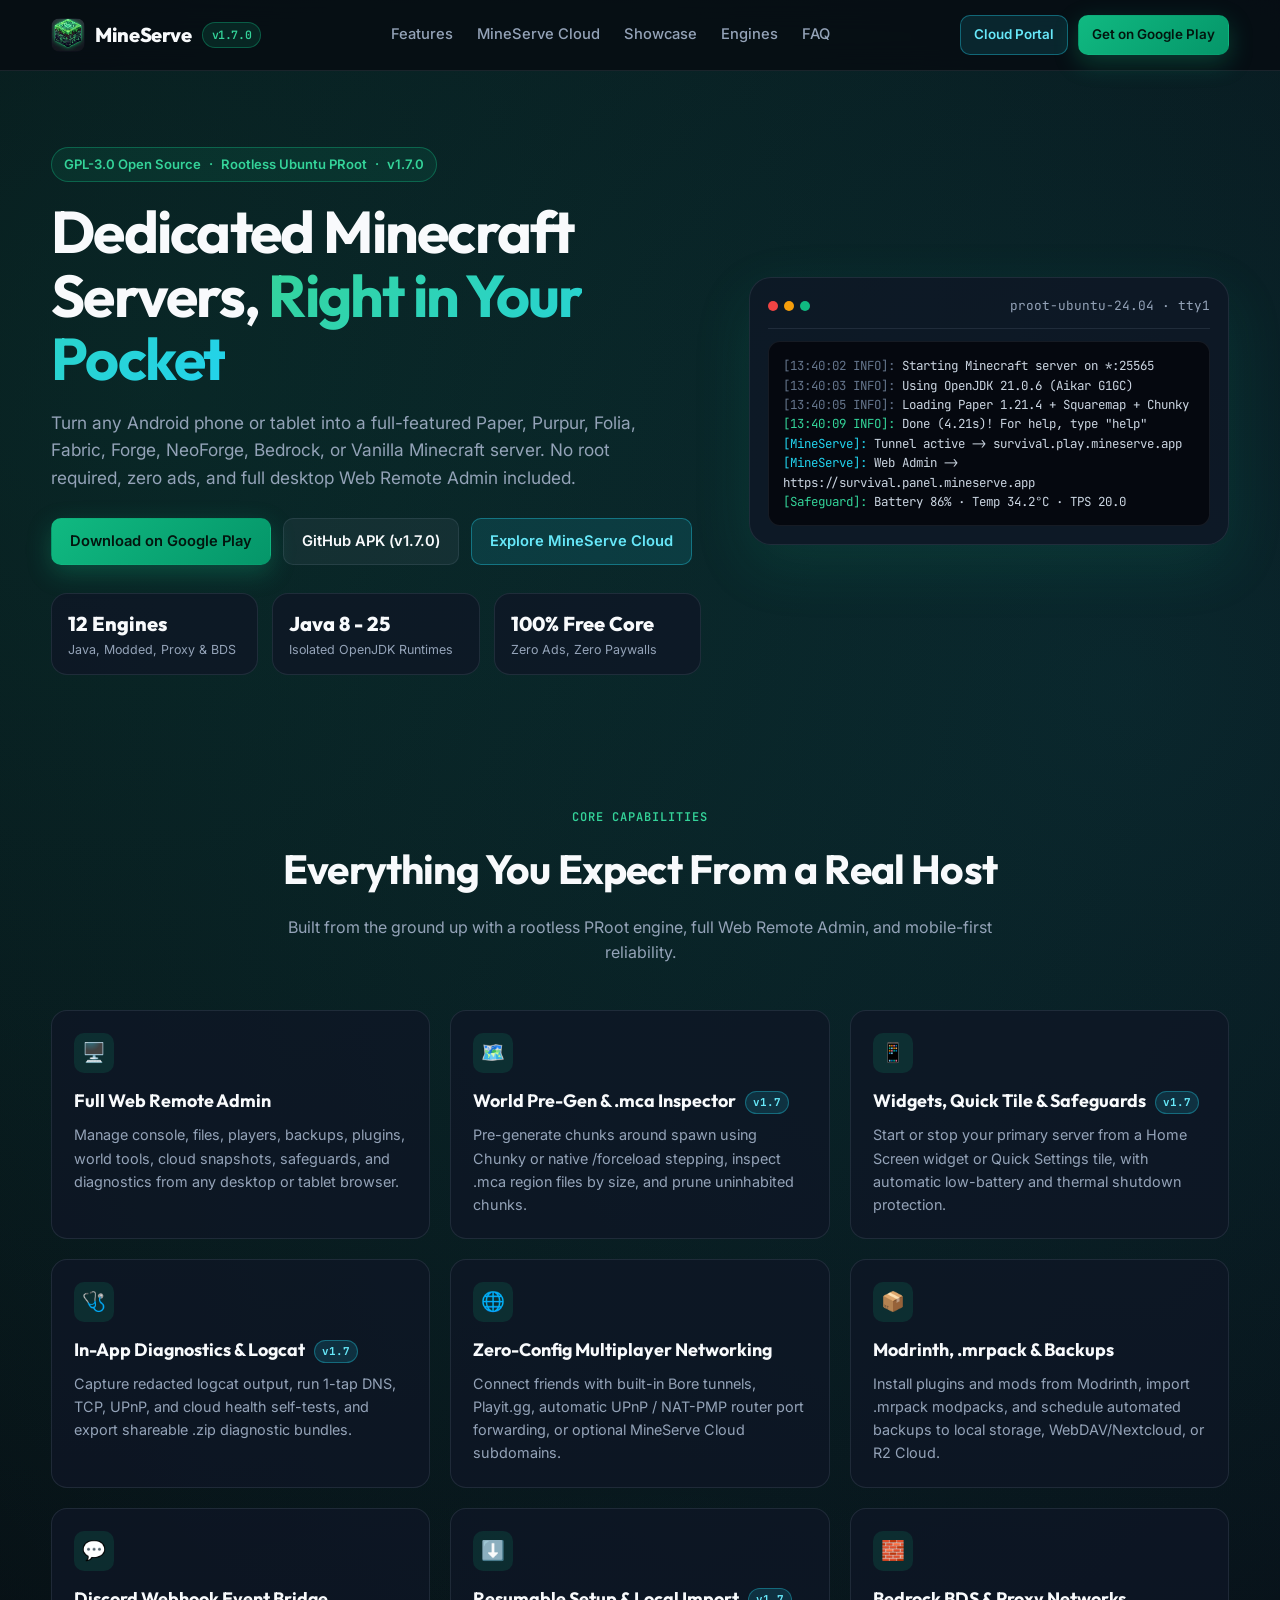
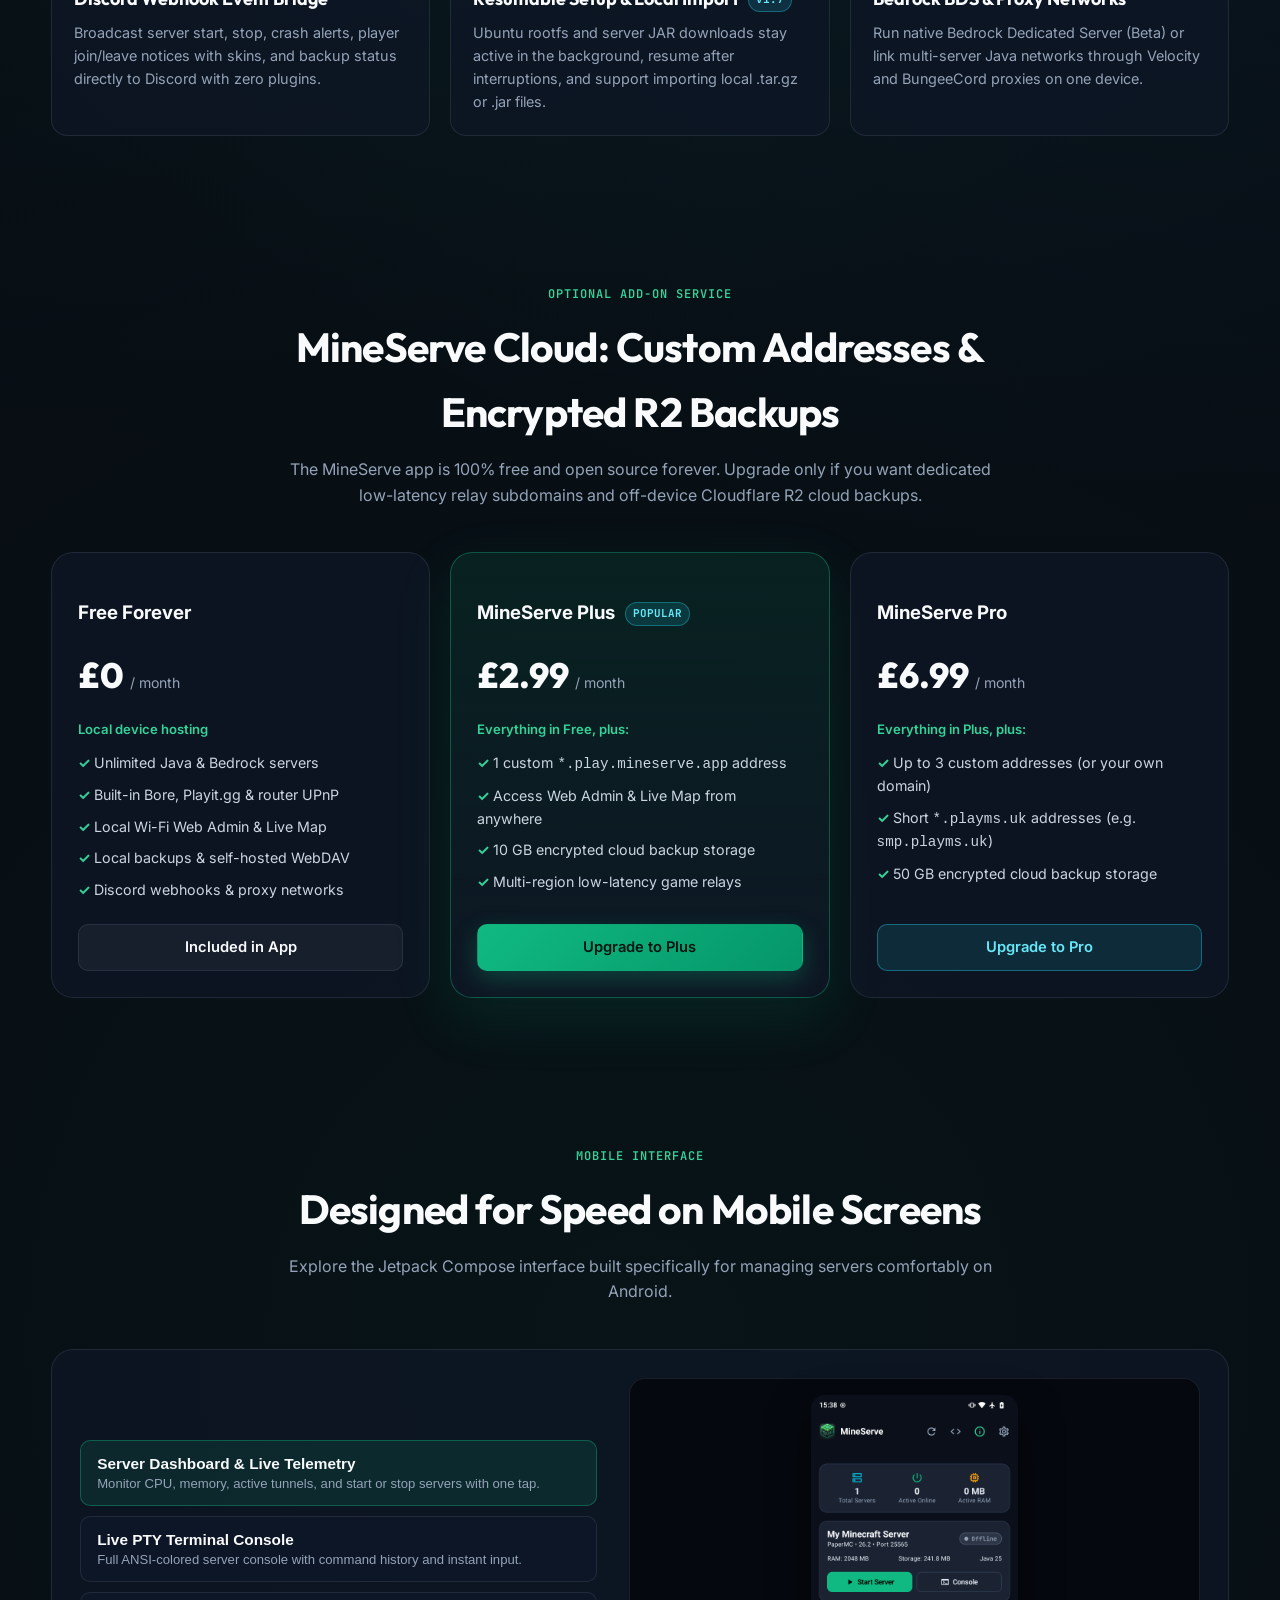
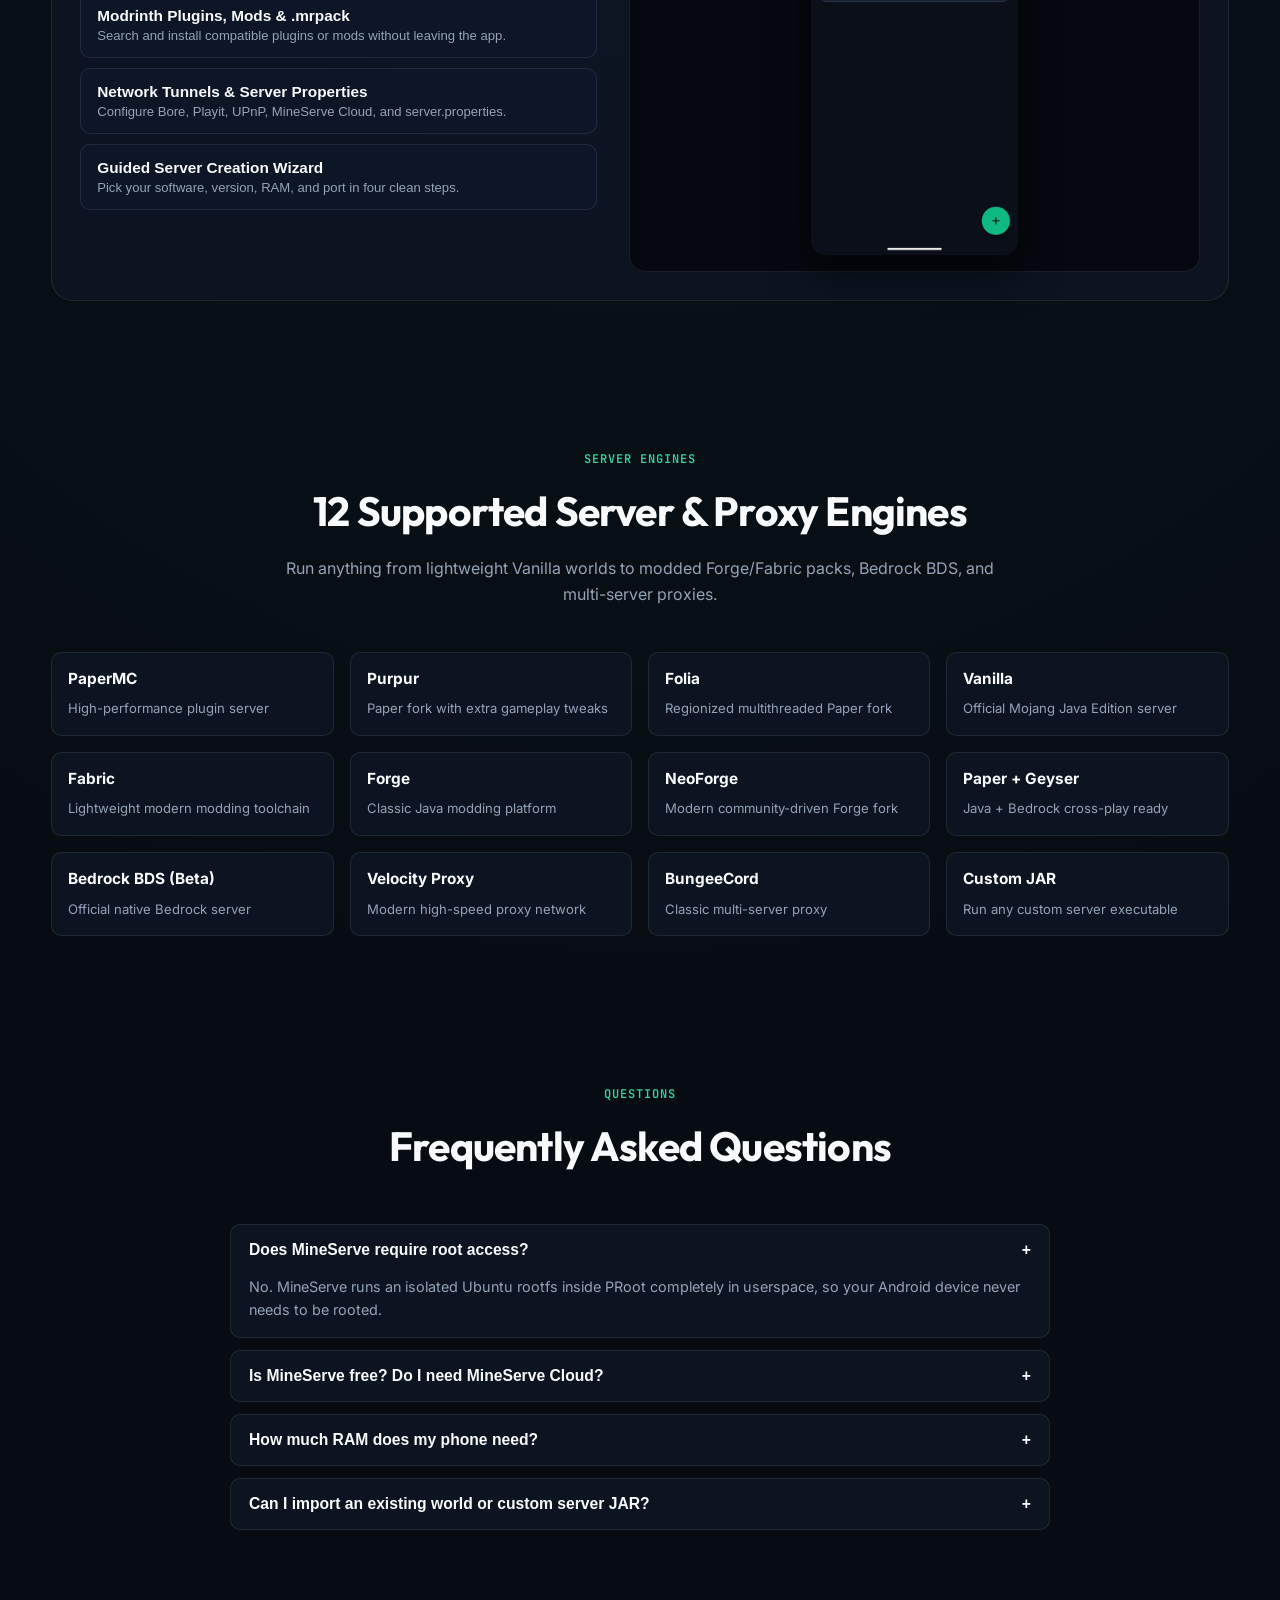
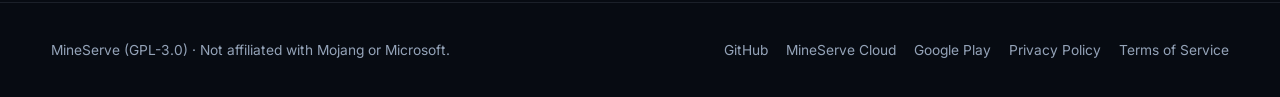
==== commit 9c909846: "site revamp" ====
--- a/index.html
+++ b/index.html
@@ -1,5 +1,5 @@
 <!DOCTYPE html>
-<html lang="en" class="scroll-smooth">
+<html lang="en">
 
 <head>
   <meta charset="UTF-8">
@@ -9,12 +9,12 @@
   <!-- Primary Meta Tags -->
   <meta name="title" content="MineServe - Dedicated Minecraft Servers in Your Pocket (Android)">
   <meta name="description"
-    content="Host full-featured Paper, Purpur, Fabric, NeoForge, and Vanilla Minecraft servers directly on your Android phone without root. Features isolated OpenJDK runtimes, live interactive console, plugin browser, and snapshot backups.">
+    content="Host full-featured Paper, Purpur, Folia, Fabric, Forge, NeoForge, Bedrock, and Vanilla Minecraft servers directly on Android without root. Free and open source (GPL-3.0) with optional MineServe Cloud tunnels and R2 backups.">
   <meta name="keywords"
-    content="Minecraft, Minecraft Server, Android, PRoot, PaperMC, Purpur, FabricMC, NeoForge, Bedrock, GeyserMC, Server Host, OpenJDK, Java 21, Java 17, Java 8, No Root, Open Source">
+    content="Minecraft, Minecraft Server, Android, PRoot, PaperMC, Purpur, Folia, FabricMC, NeoForge, Bedrock, Velocity, BungeeCord, MineServe Cloud, No Root, Open Source">
   <meta name="author" content="devwithzachary">
   <meta name="robots" content="index, follow">
-  <meta name="theme-color" content="#080c14">
+  <meta name="theme-color" content="#070b12">
   <link rel="canonical" href="https://mineserve.app">
 
   <!-- Open Graph / Facebook -->
@@ -22,7 +22,7 @@
   <meta property="og:url" content="https://mineserve.app/">
   <meta property="og:title" content="MineServe - Dedicated Minecraft Servers on Android">
   <meta property="og:description"
-    content="Host full-featured Paper, Purpur, Fabric, and Vanilla Minecraft servers directly on your Android device without root.">
+    content="Host full-featured Paper, Purpur, Fabric, Forge, Bedrock, and Vanilla Minecraft servers directly on Android without root.">
   <meta property="og:image" content="https://mineserve.app/assets/feature_graphic.jpg">
 
   <!-- Twitter -->
@@ -30,7 +30,7 @@
   <meta property="twitter:url" content="https://mineserve.app/">
   <meta property="twitter:title" content="MineServe - Dedicated Minecraft Servers on Android">
   <meta property="twitter:description"
-    content="Host full-featured Paper, Purpur, Fabric, and Vanilla Minecraft servers directly on your Android device without root.">
+    content="Host full-featured Paper, Purpur, Fabric, Forge, Bedrock, and Vanilla Minecraft servers directly on Android without root.">
   <meta property="twitter:image" content="https://mineserve.app/assets/feature_graphic.jpg">
 
   <!-- Favicon -->
@@ -41,7 +41,7 @@
   <link rel="preconnect" href="https://fonts.googleapis.com">
   <link rel="preconnect" href="https://fonts.gstatic.com" crossorigin>
   <link
-    href="https://fonts.googleapis.com/css2?family=Inter:wght@300;400;500;600;700;800&family=JetBrains+Mono:wght@400;500;600;700&family=Outfit:wght@400;500;600;700;800;900&display=swap"
+    href="https://fonts.googleapis.com/css2?family=Inter:wght@400;500;600;700;800&family=JetBrains+Mono:wght@400;600;700&family=Outfit:wght@600;700;800;900&display=swap"
     rel="stylesheet">
 
   <!-- Stylesheet -->
@@ -52,903 +52,335 @@
     data-website-id="0f927c80-a65d-484a-ac6d-f5de10c83bec"></script>
 </head>
 
-<body class="bg-obsidian text-slate-100 antialiased selection:bg-emerald-500 selection:text-black">
-
-  <!-- Ambient Glow Effects -->
-  <div class="ambient-glow glow-top-left" aria-hidden="true"></div>
-  <div class="ambient-glow glow-top-right" aria-hidden="true"></div>
-  <div class="ambient-glow glow-center" aria-hidden="true"></div>
-
-  <!-- Header / Navigation -->
-  <header class="sticky-nav">
-    <div class="nav-container">
+<body>
+  <header class="site-header">
+    <div class="container nav-inner" id="nav-inner">
       <a href="#hero" class="brand" data-umami-event="nav-brand-click">
-        <img src="assets/logo.png" alt="MineServe Logo" class="brand-logo" width="36" height="36">
-        <span class="brand-name">MineServe</span>
-        <span class="brand-badge">v1.6.0</span>
+        <img src="assets/logo.png" alt="MineServe Logo">
+        <span>MineServe</span>
+        <span class="version-pill">v1.7.0</span>
       </a>
 
-      <nav class="desktop-nav" aria-label="Main Navigation">
-        <a href="#features" class="nav-link" data-umami-event="nav-features">Features</a>
-        <a href="#showcase" class="nav-link" data-umami-event="nav-showcase">Showcase</a>
-        <a href="#engines" class="nav-link" data-umami-event="nav-engines">Engines</a>
-        <a href="#architecture" class="nav-link" data-umami-event="nav-architecture">How It Works</a>
-        <a href="#faq" class="nav-link" data-umami-event="nav-faq">FAQ</a>
+      <nav class="nav-links" aria-label="Primary Navigation">
+        <a href="#features">Features</a>
+        <a href="#cloud">MineServe Cloud</a>
+        <a href="#showcase">Showcase</a>
+        <a href="#engines">Engines</a>
+        <a href="#faq">FAQ</a>
       </nav>
 
       <div class="nav-actions">
-        <a href="https://discord.gg/QdT9yCrKmV" target="_blank" rel="noopener noreferrer" class="btn btn-discord"
-          data-umami-event="nav-discord-btn" title="Join Discord Community">
-          <svg class="icon" viewBox="0 0 24 24" width="18" height="18" fill="currentColor">
-            <path
-              d="M20.317 4.37a19.791 19.791 0 0 0-4.885-1.515.074.074 0 0 0-.079.037c-.21.375-.444.864-.608 1.25a18.27 18.27 0 0 0-5.487 0 12.64 12.64 0 0 0-.617-1.25.077.077 0 0 0-.079-.037A19.736 19.736 0 0 0 3.677 4.37a.07.07 0 0 0-.032.027C.533 9.046-.32 13.58.099 18.057a.082.082 0 0 0 .031.057 19.9 19.9 0 0 0 5.993 3.03.078.078 0 0 0 .084-.028c.462-.63.874-1.295 1.226-1.994.021-.041.001-.09-.041-.106a13.107 13.107 0 0 1-1.872-.892.077.077 0 0 1-.008-.128 10.2 10.2 0 0 0 .372-.292.074.074 0 0 1 .077-.01c3.929 1.793 8.18 1.793 12.061 0a.074.074 0 0 1 .078.01c.12.098.246.198.373.292a.077.077 0 0 1-.006.127 12.299 12.299 0 0 1-1.873.893.077.077 0 0 0-.041.107c.36.698.772 1.362 1.225 1.993a.076.076 0 0 0 .084.028 19.839 19.839 0 0 0 6.002-3.03.077.077 0 0 0 .032-.054c.5-5.177-.838-9.674-3.549-13.66a.061.061 0 0 0-.031-.028zM8.02 15.33c-1.183 0-2.157-1.085-2.157-2.419 0-1.333.956-2.419 2.157-2.419 1.21 0 2.176 1.096 2.157 2.42 0 1.333-.956 2.418-2.157 2.418zm7.975 0c-1.183 0-2.157-1.085-2.157-2.419 0-1.333.955-2.419 2.157-2.419 1.21 0 2.176 1.096 2.157 2.42 0 1.333-.946 2.418-2.157 2.418z" />
-          </svg>
-          <span>Discord</span>
-        </a>
-
-        <a href="https://github.com/devwithzachary/MineServe" target="_blank" rel="noopener noreferrer"
-          class="btn btn-github" data-umami-event="nav-github-btn" title="View Source on GitHub">
-          <svg class="icon" viewBox="0 0 24 24" width="18" height="18" fill="currentColor">
-            <path fill-rule="evenodd" clip-rule="evenodd"
-              d="M12 2C6.477 2 2 6.484 2 12.017c0 4.425 2.865 8.18 6.839 9.504.5.092.682-.217.682-.483 0-.237-.008-.868-.013-1.703-2.782.605-3.369-1.343-3.369-1.343-.454-1.158-1.11-1.466-1.11-1.466-.908-.62.069-.608.069-.608 1.003.07 1.53 1.032 1.53 1.032.892 1.53 2.341 1.088 2.91.832.092-.647.35-1.088.636-1.338-2.22-.253-4.555-1.113-4.555-4.951 0-1.093.39-1.988 1.029-2.688-.103-.253-.446-1.272.098-2.65 0 0 .84-.27 2.75 1.026A9.564 9.564 0 0112 6.844c.85.004 1.705.115 2.504.337 1.909-1.296 2.747-1.027 2.747-1.027.546 1.379.202 2.398.1 2.651.64.7 1.028 1.595 1.028 2.688 0 3.848-2.339 4.695-4.566 4.943.359.309.678.92.678 1.855 0 1.338-.012 2.419-.012 2.747 0 .268.18.58.688.482A10.019 10.019 0 0022 12.017C22 6.484 17.522 2 12 2z" />
-          </svg>
-          <span>GitHub</span>
-        </a>
-
-        <a href="https://play.google.com/store/apps/details?id=com.devwithzachary.mineserve" target="_blank"
-          rel="noopener noreferrer" class="btn btn-primary" data-umami-event="nav-playstore-btn">
-          <svg class="icon" viewBox="0 0 24 24" width="16" height="16" fill="currentColor">
-            <path
-              d="M4.05 2.15a1.86 1.86 0 0 0-.55 1.34v17.02c0 .52.2 1 .55 1.34l.08.07 9.53-9.53v-.23L4.13 2.08l-.08.07zM16.48 14.88l-2.82-2.82v-.39l2.82-2.82.07.04 3.34 1.9c.95.54.95 1.43 0 1.97l-3.34 1.9-.07.02zM13.66 12.27L4.8 21.13c.31.33.82.37 1.25.13l10.43-5.93-2.82-2.82v-.24zM13.66 11.73l2.82-2.82-10.43-5.93c-.43-.24-.94-.2-1.25.13l8.86 8.86v-.24z" />
-          </svg>
-          <span>Google Play</span>
-        </a>
-
-        <button class="mobile-toggle" id="mobile-toggle" aria-label="Toggle Navigation Menu" aria-expanded="false"
-          data-umami-event="toggle-mobile-menu">
-          <span class="bar"></span>
-          <span class="bar"></span>
-          <span class="bar"></span>
-        </button>
-      </div>
-    </div>
-
-    <!-- Mobile Navigation Backdrop -->
-    <div class="mobile-drawer-backdrop" id="mobile-drawer-backdrop"></div>
-
-    <!-- Mobile Navigation Drawer -->
-    <div class="mobile-drawer" id="mobile-drawer">
-      <nav class="mobile-nav-links">
-        <a href="#features" class="mobile-nav-link" data-umami-event="mobile-nav-features">Features</a>
-        <a href="#showcase" class="mobile-nav-link" data-umami-event="mobile-nav-showcase">Showcase</a>
-        <a href="#engines" class="mobile-nav-link" data-umami-event="mobile-nav-engines">Engines</a>
-        <a href="#architecture" class="mobile-nav-link" data-umami-event="mobile-nav-architecture">How It Works</a>
-        <a href="#faq" class="mobile-nav-link" data-umami-event="mobile-nav-faq">FAQ</a>
-        <div class="mobile-btn-group">
-          <a href="https://play.google.com/store/apps/details?id=com.devwithzachary.mineserve" target="_blank"
-            rel="noopener noreferrer" class="btn btn-primary btn-full" data-umami-event="mobile-nav-playstore">
-            <svg class="icon" viewBox="0 0 24 24" width="16" height="16" fill="currentColor">
-              <path
-                d="M4.05 2.15a1.86 1.86 0 0 0-.55 1.34v17.02c0 .52.2 1 .55 1.34l.08.07 9.53-9.53v-.23L4.13 2.08l-.08.07zM16.48 14.88l-2.82-2.82v-.39l2.82-2.82.07.04 3.34 1.9c.95.54.95 1.43 0 1.97l-3.34 1.9-.07.02zM13.66 12.27L4.8 21.13c.31.33.82.37 1.25.13l10.43-5.93-2.82-2.82v-.24zM13.66 11.73l2.82-2.82-10.43-5.93c-.43-.24-.94-.2-1.25.13l8.86 8.86v-.24z" />
-            </svg>
-            <span>Get on Google Play</span>
-          </a>
-          <a href="https://github.com/devwithzachary/MineServe/releases" target="_blank" rel="noopener noreferrer"
-            class="btn btn-secondary btn-full" data-umami-event="mobile-nav-download">
-            <svg class="icon" viewBox="0 0 24 24" width="16" height="16" fill="none" stroke="currentColor"
-              stroke-width="2">
-              <path stroke-linecap="round" stroke-linejoin="round"
-                d="M4 16v1a3 3 0 003 3h10a3 3 0 003-3v-1m-4-4l-4 4m0 0l-4-4m4 4V4" />
-            </svg>
-            <span>Download APK (Direct)</span>
-          </a>
-          <a href="https://discord.gg/QdT9yCrKmV" target="_blank" rel="noopener noreferrer"
-            class="btn btn-discord btn-full" data-umami-event="mobile-nav-discord">
-            <svg class="icon" viewBox="0 0 24 24" width="16" height="16" fill="currentColor">
-              <path
-                d="M20.317 4.37a19.791 19.791 0 0 0-4.885-1.515.074.074 0 0 0-.079.037c-.21.375-.444.864-.608 1.25a18.27 18.27 0 0 0-5.487 0 12.64 12.64 0 0 0-.617-1.25.077.077 0 0 0-.079-.037A19.736 19.736 0 0 0 3.677 4.37a.07.07 0 0 0-.032.027C.533 9.046-.32 13.58.099 18.057a.082.082 0 0 0 .031.057 19.9 19.9 0 0 0 5.993 3.03.078.078 0 0 0 .084-.028c.462-.63.874-1.295 1.226-1.994.021-.041.001-.09-.041-.106a13.107 13.107 0 0 1-1.872-.892.077.077 0 0 1-.008-.128 10.2 10.2 0 0 0 .372-.292.074.074 0 0 1 .077-.01c3.929 1.793 8.18 1.793 12.061 0a.074.074 0 0 1 .078.01c.12.098.246.198.373.292a.077.077 0 0 1-.006.127 12.299 12.299 0 0 1-1.873.893.077.077 0 0 0-.041.107c.36.698.772 1.362 1.225 1.993a.076.076 0 0 0 .084.028 19.839 19.839 0 0 0 6.002-3.03.077.077 0 0 0 .032-.054c.5-5.177-.838-9.674-3.549-13.66a.061.061 0 0 0-.031-.028zM8.02 15.33c-1.183 0-2.157-1.085-2.157-2.419 0-1.333.956-2.419 2.157-2.419 1.21 0 2.176 1.096 2.157 2.42 0 1.333-.956 2.418-2.157 2.418zm7.975 0c-1.183 0-2.157-1.085-2.157-2.419 0-1.333.955-2.419 2.157-2.419 1.21 0 2.176 1.096 2.157 2.42 0 1.333-.946 2.418-2.157 2.418z" />
-            </svg>
-            <span>Join Discord Community</span>
-          </a>
-          <a href="https://github.com/devwithzachary/MineServe" target="_blank" rel="noopener noreferrer"
-            class="btn btn-github btn-full" data-umami-event="mobile-nav-github">
-            <svg class="icon" viewBox="0 0 24 24" width="16" height="16" fill="currentColor">
-              <path fill-rule="evenodd" clip-rule="evenodd"
-                d="M12 2C6.477 2 2 6.484 2 12.017c0 4.425 2.865 8.18 6.839 9.504.5.092.682-.217.682-.483 0-.237-.008-.868-.013-1.703-2.782.605-3.369-1.343-3.369-1.343-.454-1.158-1.11-1.466-1.11-1.466-.908-.62.069-.608.069-.608 1.003.07 1.53 1.032 1.53 1.032.892 1.53 2.341 1.088 2.91.832.092-.647.35-1.088.636-1.338-2.22-.253-4.555-1.113-4.555-4.951 0-1.093.39-1.988 1.029-2.688-.103-.253-.446-1.272.098-2.65 0 0 .84-.27 2.75 1.026A9.564 9.564 0 0112 6.844c.85.004 1.705.115 2.504.337 1.909-1.296 2.747-1.027 2.747-1.027.546 1.379.202 2.398.1 2.651.64.7 1.028 1.595 1.028 2.688 0 3.848-2.339 4.695-4.566 4.943.359.309.678.92.678 1.855 0 1.338-.012 2.419-.012 2.747 0 .268.18.58.688.482A10.019 10.019 0 0022 12.017C22 6.484 17.522 2 12 2z" />
-            </svg>
-            <span>View GitHub Repository</span>
-          </a>
-        </div>
-      </nav>
+        <a href="https://cloud.mineserve.app" target="_blank" rel="noopener noreferrer" class="btn btn-cloud btn-sm">Cloud Portal</a>
+        <a href="https://play.google.com/store/apps/details?id=com.devwithzachary.mineserve" target="_blank" rel="noopener noreferrer" class="btn btn-primary btn-sm" data-umami-event="nav-download-play">Get on Google Play</a>
+      </div>
+
+      <button class="mobile-menu-btn" id="mobile-menu-btn" aria-label="Toggle Navigation" aria-expanded="false">☰</button>
     </div>
   </header>
 
-  <!-- Hero Section -->
-  <section id="hero" class="hero-section">
-    <div class="container hero-container">
-      <div class="hero-content">
-        <div class="hero-badge">
-          <span class="pulse-dot"></span>
-          <span>100% Rootless • OpenJDK 8-25 • PRoot Container</span>
-        </div>
-
-        <h1 class="hero-title">
-          Dedicated Minecraft Servers. <span class="mobile-break"><br></span>
-          <span class="gradient-text">In Your Pocket.</span>
-        </h1>
-
-        <p class="hero-description">
-          Run high-performance <strong>PaperMC</strong>, <strong>Purpur</strong>, <strong>Fabric</strong>,
-          <strong>NeoForge</strong>, and <strong>Vanilla</strong> Minecraft servers directly on your Android phone or
-          tablet with zero root permissions required.
-        </p>
-
-        <div class="hero-cta-group">
-          <a href="https://play.google.com/store/apps/details?id=com.devwithzachary.mineserve" target="_blank"
-            rel="noopener noreferrer" class="btn btn-primary btn-lg" data-umami-event="hero-playstore-btn">
-            <svg class="icon" viewBox="0 0 24 24" width="20" height="20" fill="currentColor">
-              <path
-                d="M4.05 2.15a1.86 1.86 0 0 0-.55 1.34v17.02c0 .52.2 1 .55 1.34l.08.07 9.53-9.53v-.23L4.13 2.08l-.08.07zM16.48 14.88l-2.82-2.82v-.39l2.82-2.82.07.04 3.34 1.9c.95.54.95 1.43 0 1.97l-3.34 1.9-.07.02zM13.66 12.27L4.8 21.13c.31.33.82.37 1.25.13l10.43-5.93-2.82-2.82v-.24zM13.66 11.73l2.82-2.82-10.43-5.93c-.43-.24-.94-.2-1.25.13l8.86 8.86v-.24z" />
-            </svg>
-            <span>Get on Google Play</span>
-          </a>
-
-          <a href="https://github.com/devwithzachary/MineServe/releases/latest" target="_blank"
-            rel="noopener noreferrer" class="btn btn-secondary btn-lg" data-umami-event="hero-download-apk">
-            <svg class="icon" viewBox="0 0 24 24" width="20" height="20" fill="none" stroke="currentColor"
-              stroke-width="2.2">
-              <path stroke-linecap="round" stroke-linejoin="round"
-                d="M4 16v1a3 3 0 003 3h10a3 3 0 003-3v-1m-4-4l-4 4m0 0l-4-4m4 4V4" />
-            </svg>
-            <span>Download APK</span>
-          </a>
-
-          <a href="https://discord.gg/QdT9yCrKmV" target="_blank" rel="noopener noreferrer"
-            class="btn btn-discord btn-lg" data-umami-event="hero-join-discord">
-            <svg class="icon" viewBox="0 0 24 24" width="20" height="20" fill="currentColor">
-              <path
-                d="M20.317 4.37a19.791 19.791 0 0 0-4.885-1.515.074.074 0 0 0-.079.037c-.21.375-.444.864-.608 1.25a18.27 18.27 0 0 0-5.487 0 12.64 12.64 0 0 0-.617-1.25.077.077 0 0 0-.079-.037A19.736 19.736 0 0 0 3.677 4.37a.07.07 0 0 0-.032.027C.533 9.046-.32 13.58.099 18.057a.082.082 0 0 0 .031.057 19.9 19.9 0 0 0 5.993 3.03.078.078 0 0 0 .084-.028c.462-.63.874-1.295 1.226-1.994.021-.041.001-.09-.041-.106a13.107 13.107 0 0 1-1.872-.892.077.077 0 0 1-.008-.128 10.2 10.2 0 0 0 .372-.292.074.074 0 0 1 .077-.01c3.929 1.793 8.18 1.793 12.061 0a.074.074 0 0 1 .078.01c.12.098.246.198.373.292a.077.077 0 0 1-.006.127 12.299 12.299 0 0 1-1.873.893.077.077 0 0 0-.041.107c.36.698.772 1.362 1.225 1.993a.076.076 0 0 0 .084.028 19.839 19.839 0 0 0 6.002-3.03.077.077 0 0 0 .032-.054c.5-5.177-.838-9.674-3.549-13.66a.061.061 0 0 0-.031-.028zM8.02 15.33c-1.183 0-2.157-1.085-2.157-2.419 0-1.333.956-2.419 2.157-2.419 1.21 0 2.176 1.096 2.157 2.42 0 1.333-.956 2.418-2.157 2.418zm7.975 0c-1.183 0-2.157-1.085-2.157-2.419 0-1.333.955-2.419 2.157-2.419 1.21 0 2.176 1.096 2.157 2.42 0 1.333-.946 2.418-2.157 2.418z" />
-            </svg>
-            <span>Join Discord</span>
-          </a>
-        </div>
-
-        <!-- Quick Spec Highlights -->
-        <div class="hero-stats">
-          <div class="stat-item">
-            <span class="stat-value">Android 6.0+</span>
-            <span class="stat-label">Min SDK 23 (ARM64 / x86_64)</span>
-          </div>
-          <div class="stat-divider"></div>
-          <div class="stat-item">
-            <span class="stat-value">Zero Root</span>
-            <span class="stat-label">100% User-Space Sandbox</span>
-          </div>
-          <div class="stat-divider"></div>
-          <div class="stat-item">
-            <span class="stat-value">OpenJDK 8-25</span>
-            <span class="stat-label">Multi-Runtime Isolation</span>
-          </div>
-        </div>
-      </div>
-
-      <!-- Hero Phone Showcase Mockup -->
-      <div class="hero-mockup-wrapper">
-        <div class="phone-frame">
-          <div class="phone-notch"></div>
-          <div class="phone-screen">
-            <img src="assets/screenshots/dashboard.png" alt="MineServe Dashboard on Android" class="phone-img"
-              loading="eager">
-          </div>
-        </div>
-        <div class="mockup-floating-card top-right-card">
-          <div class="status-indicator-live"></div>
-          <div>
-            <div class="floating-card-title">Live Server Online</div>
-            <div class="floating-card-sub">PaperMC 26.2 • Port 25565</div>
-          </div>
-        </div>
-        <div class="mockup-floating-card bottom-left-card">
-          <div class="floating-card-icon">⚡</div>
-          <div>
-            <div class="floating-card-title">2048 MB RAM Active</div>
-            <div class="floating-card-sub">Foreground Service &amp; WakeLock</div>
-          </div>
-        </div>
-      </div>
-    </div>
-  </section>
-
-  <!-- Interactive App Showcase / Screenshots Carousel -->
-  <section id="showcase" class="section showcase-section">
-    <div class="container">
-      <div class="section-header text-center">
-        <span class="section-badge">Real Device Screenshots</span>
-        <h2 class="section-title">Designed for Power. Crafted for Mobile.</h2>
-        <p class="section-subtitle">Take a tour of the native Jetpack Compose interface running directly on Android
-          hardware.</p>
-      </div>
-
-      <!-- Screenshot Tabs Navigation -->
-      <div class="showcase-tabs" role="tablist" aria-label="Feature Showcase Screens">
-        <button class="showcase-tab active" data-target="dashboard" role="tab" aria-selected="true"
-          data-umami-event="showcase-tab-dashboard">
-          <span>📊 Dashboard</span>
-        </button>
-        <button class="showcase-tab" data-target="wizard" role="tab" aria-selected="false"
-          data-umami-event="showcase-tab-wizard">
-          <span>🧙 Server Wizard</span>
-        </button>
-        <button class="showcase-tab" data-target="console" role="tab" aria-selected="false"
-          data-umami-event="showcase-tab-console">
-          <span>💻 Live Terminal</span>
-        </button>
-        <button class="showcase-tab" data-target="settings-tab" role="tab" aria-selected="false"
-          data-umami-event="showcase-tab-settings">
-          <span>⚙️ Properties &amp; Config</span>
-        </button>
-        <button class="showcase-tab" data-target="plugins" role="tab" aria-selected="false"
-          data-umami-event="showcase-tab-plugins">
-          <span>🧩 Modrinth Browser</span>
-        </button>
-        <button class="showcase-tab" data-target="runtimes" role="tab" aria-selected="false"
-          data-umami-event="showcase-tab-runtimes">
-          <span>☕ Java Environments</span>
-        </button>
-      </div>
-
-      <!-- Showcase Display Card -->
-      <div class="showcase-card">
-        <div class="showcase-preview-frame">
-          <img id="showcase-img" src="assets/screenshots/dashboard.png" alt="MineServe Dashboard Screen"
-            class="showcase-image">
-        </div>
-
-        <div class="showcase-details">
-          <div class="showcase-tag" id="showcase-tag">DASHBOARD &amp; TELEMETRY</div>
-          <h3 class="showcase-heading" id="showcase-heading">Real-Time Server Hub</h3>
-          <p class="showcase-description" id="showcase-desc">
-            Instantly view active servers, allocated RAM, resident memory consumption via /proc, live player counts, and
-            LAN connection status. Start, stop, or open terminal sessions with a single tap.
+  <main>
+    <!-- Hero -->
+    <section id="hero" class="hero">
+      <div class="container hero-grid">
+        <div>
+          <div class="hero-eyebrow">
+            <span>GPL-3.0 Open Source</span>
+            <span>·</span>
+            <span>Rootless Ubuntu PRoot</span>
+            <span>·</span>
+            <span>v1.7.0</span>
+          </div>
+          <h1>Dedicated Minecraft Servers, <span class="gradient-text">Right in Your Pocket</span></h1>
+          <p class="hero-lead">
+            Turn any Android phone or tablet into a full-featured Paper, Purpur, Folia, Fabric, Forge, NeoForge, Bedrock, or Vanilla Minecraft server. No root required, zero ads, and full desktop Web Remote Admin included.
           </p>
-
-          <div class="showcase-bullets" id="showcase-bullets">
-            <div class="bullet-item">
-              <span class="bullet-check">✓</span>
-              <span><strong>Live Metrics:</strong> Active RAM, CPU usage, and per-server storage footprints.</span>
-            </div>
-            <div class="bullet-item">
-              <span class="bullet-check">✓</span>
-              <span><strong>1-Tap Actions:</strong> Immediate Start, Stop, and Live Console buttons.</span>
-            </div>
-            <div class="bullet-item">
-              <span class="bullet-check">✓</span>
-              <span><strong>Persistent Foreground Service:</strong> Active servers remain online when switching apps or
-                locking your phone.</span>
-            </div>
-          </div>
-
-          <div class="showcase-actions">
-            <a href="https://play.google.com/store/apps/details?id=com.devwithzachary.mineserve" target="_blank"
-              rel="noopener noreferrer" class="btn btn-primary" data-umami-event="showcase-playstore-btn">
-              <svg class="icon" viewBox="0 0 24 24" width="16" height="16" fill="currentColor">
-                <path
-                  d="M4.05 2.15a1.86 1.86 0 0 0-.55 1.34v17.02c0 .52.2 1 .55 1.34l.08.07 9.53-9.53v-.23L4.13 2.08l-.08.07zM16.48 14.88l-2.82-2.82v-.39l2.82-2.82.07.04 3.34 1.9c.95.54.95 1.43 0 1.97l-3.34 1.9-.07.02zM13.66 12.27L4.8 21.13c.31.33.82.37 1.25.13l10.43-5.93-2.82-2.82v-.24zM13.66 11.73l2.82-2.82-10.43-5.93c-.43-.24-.94-.2-1.25.13l8.86 8.86v-.24z" />
-              </svg>
-              <span>Get on Google Play</span>
-            </a>
-            <a href="https://github.com/devwithzachary/MineServe/releases" target="_blank" rel="noopener noreferrer"
-              class="btn btn-secondary" data-umami-event="showcase-download-btn">
-              <svg class="icon" viewBox="0 0 24 24" width="16" height="16" fill="none" stroke="currentColor"
-                stroke-width="2">
-                <path stroke-linecap="round" stroke-linejoin="round"
-                  d="M4 16v1a3 3 0 003 3h10a3 3 0 003-3v-1m-4-4l-4 4m0 0l-4-4m4 4V4" />
-              </svg>
-              <span>Download APK</span>
-            </a>
-          </div>
-        </div>
-      </div>
-    </div>
-  </section>
-
-  <!-- Core Features Grid -->
-  <section id="features" class="section features-section">
-    <div class="container">
-      <div class="section-header text-center">
-        <span class="section-badge">Engineered for Performance</span>
-        <h2 class="section-title">Everything Needed to Host Minecraft on Mobile</h2>
-        <p class="section-subtitle">MineServe bundles an entire Linux container stack, isolated Java JDKs, and terminal
-          subsystems into one clean app.</p>
-      </div>
-
-      <div class="features-grid">
-        <!-- Feature 1 -->
-        <div class="feature-card">
-          <div class="feature-icon emerald-glow">🔒</div>
-          <h3 class="feature-title">100% Rootless Sandbox</h3>
-          <p class="feature-desc">
-            Executes entirely in Android user space using native PRoot ptrace system call interception. No Magisk, root
-            privileges, or bootloader unlocking required.
-          </p>
-        </div>
-
-        <!-- Feature 2 -->
-        <div class="feature-card">
-          <div class="feature-icon orange-glow">☕</div>
-          <h3 class="feature-title">Multi-Version OpenJDK Isolation</h3>
-          <p class="feature-desc">
-            One-tap automated installation of OpenJDK 8, 17, 21, and 25 runtimes inside the container to run any
-            Minecraft version from legacy 1.12 to 1.21+.
-          </p>
-        </div>
-
-        <!-- Feature 3 -->
-        <div class="feature-card">
-          <div class="feature-icon cyan-glow">⚡</div>
-          <h3 class="feature-title">Interactive Live Terminal</h3>
-          <p class="feature-desc">
-            Native JNI pseudo-terminal (PTY) with ANSI colors, customizable macro hotbar chips, slash command auto-completion,
-            command history recall, and draggable selection.
-          </p>
-        </div>
-
-        <!-- Feature 4 -->
-        <div class="feature-card">
-          <div class="feature-icon blue-glow">🌐</div>
-          <h3 class="feature-title">Port Forwarding &amp; Tunnels</h3>
-          <p class="feature-desc">
-            Zero-config UPnP and NAT-PMP router port mapping for direct WAN multiplayer, plus high-speed native
-            <strong>bore.pub</strong> and <strong>Playit.gg</strong> public tunnels with dynamic QR code sharing.
-          </p>
-        </div>
-
-        <!-- Feature 5 -->
-        <div class="feature-card">
-          <div class="feature-icon purple-glow">💤</div>
-          <h3 class="feature-title">Smart Sleep &amp; Auto-Wake</h3>
-          <p class="feature-desc">
-            Preserve phone battery with idle auto-shutdown when zero players are online, and automatically spin up the server
-            when players ping or join from their in-game server list.
-          </p>
-        </div>
-
-        <!-- Feature 6 -->
-        <div class="feature-card">
-          <div class="feature-icon amber-glow">⏱️</div>
-          <h3 class="feature-title">Automated Schedules &amp; Cron</h3>
-          <p class="feature-desc">
-            Flexible background task automation for periodic world backups, full archives, nightly server restarts, and in-game
-            announcements with full 5-field cron support.
-          </p>
-        </div>
-
-        <!-- Feature 7 -->
-        <div class="feature-card">
-          <div class="feature-icon green-glow">🗺️</div>
-          <h3 class="feature-title">Embedded Live Web Map</h3>
-          <p class="feature-desc">
-            View real-time 2D world maps directly in-app with built-in Squaremap integration, full Overworld/Nether/The End
-            world rendering tools, and live player tracking.
-          </p>
-        </div>
-
-        <!-- Feature 8 -->
-        <div class="feature-card">
-          <div class="feature-icon red-glow">🌍</div>
-          <h3 class="feature-title">World Import &amp; Chunk Optimizer</h3>
-          <p class="feature-desc">
-            Import singleplayer <code>.zip</code> or <code>.mcworld</code> saves, reset Nether/End dimensions in 1 tap, and reclaim
-            storage with pure Kotlin Anvil chunk pruning.
-          </p>
-        </div>
-
-        <!-- Feature 9 -->
-        <div class="feature-card">
-          <div class="feature-icon purple-glow">🧩</div>
-          <h3 class="feature-title">Modrinth Modpacks &amp; Plugins</h3>
-          <p class="feature-desc">
-            One-tap installation of official Modrinth <code>.mrpack</code> modpacks with dependency filtering, plus in-app
-            browsing of Bukkit/Paper plugins and mods with custom <code>.jar</code> uploads.
-          </p>
-        </div>
-
-        <!-- Feature 10 -->
-        <div class="feature-card">
-          <div class="feature-icon cyan-glow">📁</div>
-          <h3 class="feature-title">File Explorer &amp; Code Editor</h3>
-          <p class="feature-desc">
-            Full server file manager with search and file operations, syntax-highlighted editor with line numbers, and an automated
-            crash log analyzer with 1-tap quick fixes.
-          </p>
-        </div>
-
-        <!-- Feature 11 -->
-        <div class="feature-card">
-          <div class="feature-icon green-glow">☁️</div>
-          <h3 class="feature-title">Cloud Backup Sync &amp; Snapshots</h3>
-          <p class="feature-desc">
-            Automated off-device backup sync to Nextcloud, WebDAV, or Android SAF cloud directories, alongside rapid local
-            world snapshots with instant rollback restoration.
-          </p>
-        </div>
-
-        <!-- Feature 12 -->
-        <div class="feature-card">
-          <div class="feature-icon amber-glow">🛡️</div>
-          <h3 class="feature-title">Background Service &amp; WakeLock</h3>
-          <p class="feature-desc">
-            Dedicated Android Foreground Service with CPU WakeLock protection keeps your Minecraft world alive when
-            switching apps or locking your screen.
-          </p>
-        </div>
-
-        <!-- Feature 13 -->
-        <div class="feature-card">
-          <div class="feature-icon cyan-glow">🖥️</div>
-          <h3 class="feature-title">Feature-Parity Web Remote Admin</h3>
-          <p class="feature-desc">
-            Complete standalone web panel to create and delete servers, edit configurations, manage players (Whitelist, Ops, Bans),
-            import modpacks and world saves, view live telemetry charts, and run backups from any browser.
-          </p>
-        </div>
-
-        <!-- Feature 14 -->
-        <div class="feature-card">
-          <div class="feature-icon emerald-glow">📊</div>
-          <h3 class="feature-title">Live Telemetry &amp; Diagnostics</h3>
-          <p class="feature-desc">
-            Smooth real-time rolling Canvas TPS and MSPT graphs, proactive server lag diagnostics, storage safeguards, and
-            1-tap Aikar's optimized G1GC JVM performance presets.
-          </p>
-        </div>
-
-        <!-- Feature 15 -->
-        <div class="feature-card">
-          <div class="feature-icon gold-glow">💬</div>
-          <h3 class="feature-title">Discord Webhook Bridge</h3>
-          <p class="feature-desc">
-            Plugin-free Discord channel webhook broadcasts for server online/stop/crash events, player join and leave notices
-            with 3D skins, and automated backup completion alerts.
-          </p>
-        </div>
-
-        <!-- Feature 16 -->
-        <div class="feature-card">
-          <div class="feature-icon cyan-glow">🔀</div>
-          <h3 class="feature-title">Proxy &amp; Multi-Server Networks</h3>
-          <p class="feature-desc">
-            Run Velocity or BungeeCord proxies alongside backend servers on a single Android device, linking survival, creative,
-            and minigames with internal 127.0.0.1 loopback protection.
-          </p>
-        </div>
-      </div>
-    </div>
-  </section>
-
-  <!-- Supported Server Engines -->
-  <section id="engines" class="section engines-section">
-    <div class="container">
-      <div class="section-header text-center">
-        <span class="section-badge">Server Platform Matrix</span>
-        <h2 class="section-title">Support for Every Major Minecraft Engine</h2>
-        <p class="section-subtitle">Choose from optimized forks, regionized multithreading, modular modding toolchains,
-          or official vanilla builds.</p>
-      </div>
-
-      <div class="engines-grid">
-        <div class="engine-card">
-          <div class="engine-header">
-            <span class="engine-badge badge-paper">PaperMC</span>
-            <span class="engine-license">GPL-3.0</span>
-          </div>
-          <h3 class="engine-title">Paper</h3>
-          <p class="engine-desc">High-performance Minecraft server fork designed for speed, security, and extensive
-            Bukkit/Spigot/Paper plugin support.</p>
-          <div class="engine-meta">Java 17, 21, 25 • Plugins Tab</div>
-        </div>
-
-        <div class="engine-card">
-          <div class="engine-header">
-            <span class="engine-badge badge-purpur">PurpurMC</span>
-            <span class="engine-license">MIT</span>
-          </div>
-          <h3 class="engine-title">Purpur</h3>
-          <p class="engine-desc">Drop-in replacement for Paper with extensive gameplay customization, configurable mob
-            mechanics, and performance optimizations.</p>
-          <div class="engine-meta">Java 17, 21, 25 • Plugins Tab</div>
-        </div>
-
-        <div class="engine-card">
-          <div class="engine-header">
-            <span class="engine-badge badge-geyser">Cross-Play</span>
-            <span class="engine-license">Bedrock</span>
-          </div>
-          <h3 class="engine-title">Paper + GeyserMC</h3>
-          <p class="engine-desc">Java Paper server pre-configured with Geyser and Floodgate to allow iOS, Android, and
-            console Bedrock players to join seamlessly.</p>
-          <div class="engine-meta">Java 21, 25 • Bedrock Protocol Bridge</div>
-        </div>
-
-        <div class="engine-card">
-          <div class="engine-header">
-            <span class="engine-badge badge-fabric">FabricMC</span>
-            <span class="engine-license">Apache 2.0</span>
-          </div>
-          <h3 class="engine-title">Fabric</h3>
-          <p class="engine-desc">Lightweight, modular modding framework and server platform for modern Minecraft
-            versions, snapshots, and performance mods (Lithium, FerriteCore).</p>
-          <div class="engine-meta">Java 17, 21, 25 • Mods Tab</div>
-        </div>
-
-        <div class="engine-card">
-          <div class="engine-header">
-            <span class="engine-badge badge-neoforge">NeoForged</span>
-            <span class="engine-license">LGPL-2.1</span>
-          </div>
-          <h3 class="engine-title">NeoForge</h3>
-          <p class="engine-desc">Modern community-driven modding API and server platform for complex modpacks and custom
-            gameplay mechanics.</p>
-          <div class="engine-meta">Java 21, 25 • Mods Tab</div>
-        </div>
-
-        <div class="engine-card">
-          <div class="engine-header">
-            <span class="engine-badge badge-vanilla">Mojang</span>
-            <span class="engine-license">Proprietary</span>
-          </div>
-          <h3 class="engine-title">Vanilla Minecraft</h3>
-          <p class="engine-desc">Official standalone dedicated server software directly from Mojang Studios for standard
-            unmodded survival and creative worlds.</p>
-          <div class="engine-meta">Java 8, 17, 21, 25 • Clean Vanilla</div>
-        </div>
-
-        <div class="engine-card">
-          <div class="engine-header">
-            <span class="engine-badge badge-bds">Mojang BDS</span>
-            <span class="engine-license">Beta</span>
-          </div>
-          <h3 class="engine-title">Bedrock Dedicated Server</h3>
-          <p class="engine-desc">Official Mojang pure Minecraft: Bedrock Edition server with native x86_64 execution and
-            automatic user-mode emulation on ARM64.</p>
-          <div class="engine-meta">Native Linux • Port 19132 UDP</div>
-        </div>
-
-        <div class="engine-card">
-          <div class="engine-header">
-            <span class="engine-badge badge-proxy">Network</span>
-            <span class="engine-license">Proxy</span>
-          </div>
-          <h3 class="engine-title">Velocity &amp; BungeeCord</h3>
-          <p class="engine-desc">High-performance Minecraft proxy software enabling multi-server networks with hub routing
-            and internal 127.0.0.1 loopback binding.</p>
-          <div class="engine-meta">Java 21 • Multi-Server Routing</div>
-        </div>
-      </div>
-    </div>
-  </section>
-
-  <!-- Technical Architecture / How It Works -->
-  <section id="architecture" class="section architecture-section">
-    <div class="container">
-      <div class="section-header text-center">
-        <span class="section-badge">Deep Dive</span>
-        <h2 class="section-title">Under the Hood Architecture</h2>
-        <p class="section-subtitle">How MineServe runs a desktop-grade Linux container and Java virtual machine entirely
-          in Android user space.</p>
-      </div>
-
-      <div class="architecture-flow">
-        <div class="arch-step">
-          <div class="arch-number">01</div>
-          <div class="arch-content">
-            <h4>Android Jetpack Compose UI</h4>
-            <p>Modern Material 3 interface controlling server state, telemetry charts, Modrinth queries, and visual
-              config properties.</p>
-          </div>
-        </div>
-
-        <div class="arch-step">
-          <div class="arch-number">02</div>
-          <div class="arch-content">
-            <h4>Foreground Service &amp; WakeLock Engine</h4>
-            <p>Guarantees persistent CPU scheduling, manages notifications with live player stats, and prevents Android
-              Doze from killing processes.</p>
-          </div>
-        </div>
-
-        <div class="arch-step">
-          <div class="arch-number">03</div>
-          <div class="arch-content">
-            <h4>JNI Native Pseudo-Terminal (PTY)</h4>
-            <p>Direct POSIX openpty bridge providing two-way standard input/output streaming, ANSI color rendering, and
-              VT100 console emulation.</p>
-          </div>
-        </div>
-
-        <div class="arch-step">
-          <div class="arch-number">04</div>
-          <div class="arch-content">
-            <h4>PRoot Container &amp; Ubuntu 24.04 Rootfs</h4>
-            <p>Ptrace syscall interception provides a rootless chroot container with isolated <code>/servers</code>,
-              <code>/tmp</code>, and unprivileged user namespace.</p>
-          </div>
-        </div>
-
-        <div class="arch-step">
-          <div class="arch-number">05</div>
-          <div class="arch-content">
-            <h4>Isolated OpenJDK Runtimes &amp; Server Process</h4>
-            <p>Spawns Java 8, 17, 21, or 25 with configured RAM allocations (e.g. <code>-Xms1024M -Xmx2048M</code>) and
-              Aikar's garbage collection flags.</p>
-          </div>
-        </div>
-      </div>
-    </div>
-  </section>
-
-  <!-- FAQ Accordion -->
-  <section id="faq" class="section faq-section">
-    <div class="container">
-      <div class="section-header text-center">
-        <span class="section-badge">Frequently Asked Questions</span>
-        <h2 class="section-title">Got Questions? We Have Answers.</h2>
-        <p class="section-subtitle">Everything you need to know about setting up and playing on MineServe.</p>
-      </div>
-
-      <div class="faq-accordion">
-        <!-- FAQ 1 -->
-        <details class="faq-item" data-umami-event="faq-toggle-root">
-          <summary class="faq-question">
-            <span>Does MineServe require root access or unlocking the bootloader?</span>
-            <span class="faq-chevron">+</span>
-          </summary>
-          <div class="faq-answer">
-            <p><strong>No root access is required whatsoever.</strong> MineServe uses PRoot (ptrace-based
-              virtualization) to create a user-space Linux environment inside the app's private sandbox. It runs safely
-              on stock Android devices without modifying system partitions.</p>
-          </div>
-        </details>
-
-        <!-- FAQ 2 -->
-        <details class="faq-item" data-umami-event="faq-toggle-lan">
-          <summary class="faq-question">
-            <span>How do my friends join the server from their PC, phone, or console?</span>
-            <span class="faq-chevron">+</span>
-          </summary>
-          <div class="faq-answer">
-            <p><strong>Over Local Wi-Fi:</strong> Anyone connected to the same Wi-Fi network can join by entering your
-              phone's local IP address and port (displayed in the app) in their Minecraft Multiplayer screen.</p>
-            <p><strong>Over Mobile Hotspot:</strong> Enable your phone's personal hotspot and have other players connect
-              their Wi-Fi to your hotspot to play anywhere on the go.</p>
-            <p><strong>Over the Internet:</strong> Built-in zero-port-forwarding tunneling allows you to share servers over
-              cellular data or Wi-Fi without router setup. Choose from instant free tunnels with <strong>bore.pub</strong>
-              or persistent subdomains with <strong>Playit.gg</strong>, complete with 1-tap QR code sharing and Bedrock deep links.</p>
-          </div>
-        </details>
-
-        <!-- FAQ 3 -->
-        <details class="faq-item" data-umami-event="faq-toggle-bedrock">
-          <summary class="faq-question">
-            <span>Can Bedrock players (iOS, Android, Xbox, PlayStation, Switch) join?</span>
-            <span class="faq-chevron">+</span>
-          </summary>
-          <div class="faq-answer">
-            <p><strong>Yes!</strong> You have two seamless options for Bedrock support:</p>
-            <p>1. <strong>Paper + Geyser (Cross-Play):</strong> Allows Bedrock players on iOS, Android, and consoles to play together with Java players on the same server.</p>
-            <p>2. <strong>Bedrock Dedicated Server (Beta):</strong> Run Mojang's official standalone Bedrock Dedicated Server natively (port 19132 UDP) with zero Java protocol translation overhead.</p>
-          </div>
-        </details>
-
-        <!-- FAQ 4 -->
-        <details class="faq-item" data-umami-event="faq-toggle-ram">
-          <summary class="faq-question">
-            <span>How much RAM should I allocate to my server?</span>
-            <span class="faq-chevron">+</span>
-          </summary>
-          <div class="faq-answer">
-            <p>For standard vanilla or Paper play with 2-5 players, <strong>2048 MB (2 GB)</strong> is recommended. For
-              heavier modpacks (Fabric/NeoForge) or high chunk view distances, <strong>3 GB to 4 GB</strong> is ideal.
-              MineServe allows you to adjust RAM allocation using both a slider and manual numeric input.</p>
-          </div>
-        </details>
-
-        <!-- FAQ 5 -->
-        <details class="faq-item" data-umami-event="faq-toggle-android">
-          <summary class="faq-question">
-            <span>What Android versions and processor architectures are supported?</span>
-            <span class="faq-chevron">+</span>
-          </summary>
-          <div class="faq-answer">
-            <p>MineServe supports <strong>Android 6.0 (API 23) and higher</strong>. It includes optimized native PRoot
-              binaries for <strong>ARM64 (aarch64)</strong>, <strong>x86_64</strong>, and <strong>ARMv7
-                (armeabi-v7a)</strong> architectures.</p>
-          </div>
-        </details>
-
-        <!-- FAQ 6 -->
-        <details class="faq-item" data-umami-event="faq-toggle-background">
-          <summary class="faq-question">
-            <span>Will Android terminate my server when I switch apps or lock my screen?</span>
-            <span class="faq-chevron">+</span>
-          </summary>
-          <div class="faq-answer">
-            <p>MineServe runs inside a persistent Android <strong>Foreground Service</strong> backed by a CPU
-              <code>WakeLock</code>. As long as notification permissions are granted, Android will not kill your active
-              server when multitasking or locking your screen.</p>
-          </div>
-        </details>
-      </div>
-    </div>
-  </section>
-
-  <!-- Community & Support CTA Banner -->
-  <section class="section cta-section">
-    <div class="container">
-      <div class="cta-card">
-        <div class="cta-content">
-          <h2 class="cta-title">Join the MineServe Community</h2>
-          <p class="cta-desc">
-            Connect with other server creators, share custom configs, get troubleshooting help, and test early beta
-            builds.
-          </p>
-          <div class="cta-buttons">
-            <a href="https://play.google.com/store/apps/details?id=com.devwithzachary.mineserve" target="_blank"
-              rel="noopener noreferrer" class="btn btn-primary btn-lg" data-umami-event="cta-playstore-btn">
-              <svg class="icon" viewBox="0 0 24 24" width="20" height="20" fill="currentColor">
-                <path
-                  d="M4.05 2.15a1.86 1.86 0 0 0-.55 1.34v17.02c0 .52.2 1 .55 1.34l.08.07 9.53-9.53v-.23L4.13 2.08l-.08.07zM16.48 14.88l-2.82-2.82v-.39l2.82-2.82.07.04 3.34 1.9c.95.54.95 1.43 0 1.97l-3.34 1.9-.07.02zM13.66 12.27L4.8 21.13c.31.33.82.37 1.25.13l10.43-5.93-2.82-2.82v-.24zM13.66 11.73l2.82-2.82-10.43-5.93c-.43-.24-.94-.2-1.25.13l8.86 8.86v-.24z" />
-              </svg>
-              <span>Get on Google Play</span>
-            </a>
-
-            <a href="https://github.com/devwithzachary/MineServe/releases" target="_blank" rel="noopener noreferrer"
-              class="btn btn-secondary btn-lg" data-umami-event="cta-download-btn">
-              <svg class="icon" viewBox="0 0 24 24" width="20" height="20" fill="none" stroke="currentColor"
-                stroke-width="2.2">
-                <path stroke-linecap="round" stroke-linejoin="round"
-                  d="M4 16v1a3 3 0 003 3h10a3 3 0 003-3v-1m-4-4l-4 4m0 0l-4-4m4 4V4" />
-              </svg>
-              <span>Download APK</span>
-            </a>
-
-            <a href="https://github.com/devwithzachary/MineServe" target="_blank" rel="noopener noreferrer"
-              class="btn btn-github btn-lg" data-umami-event="cta-github-btn">
-              <svg class="icon" viewBox="0 0 24 24" width="20" height="20" fill="currentColor">
-                <path fill-rule="evenodd" clip-rule="evenodd"
-                  d="M12 2C6.477 2 2 6.484 2 12.017c0 4.425 2.865 8.18 6.839 9.504.5.092.682-.217.682-.483 0-.237-.008-.868-.013-1.703-2.782.605-3.369-1.343-3.369-1.343-.454-1.158-1.11-1.466-1.11-1.466-.908-.62.069-.608.069-.608 1.003.07 1.53 1.032 1.53 1.032.892 1.53 2.341 1.088 2.91.832.092-.647.35-1.088.636-1.338-2.22-.253-4.555-1.113-4.555-4.951 0-1.093.39-1.988 1.029-2.688-.103-.253-.446-1.272.098-2.65 0 0 .84-.27 2.75 1.026A9.564 9.564 0 0112 6.844c.85.004 1.705.115 2.504.337 1.909-1.296 2.747-1.027 2.747-1.027.546 1.379.202 2.398.1 2.651.64.7 1.028 1.595 1.028 2.688 0 3.848-2.339 4.695-4.566 4.943.359.309.678.92.678 1.855 0 1.338-.012 2.419-.012 2.747 0 .268.18.58.688.482A10.019 10.019 0 0022 12.017C22 6.484 17.522 2 12 2z" />
-              </svg>
-              <span>GitHub Source</span>
-            </a>
-
-            <a href="https://discord.gg/QdT9yCrKmV" target="_blank" rel="noopener noreferrer"
-              class="btn btn-discord btn-lg" data-umami-event="cta-discord-btn">
-              <svg class="icon" viewBox="0 0 24 24" width="20" height="20" fill="currentColor">
-                <path
-                  d="M20.317 4.37a19.791 19.791 0 0 0-4.885-1.515.074.074 0 0 0-.079.037c-.21.375-.444.864-.608 1.25a18.27 18.27 0 0 0-5.487 0 12.64 12.64 0 0 0-.617-1.25.077.077 0 0 0-.079-.037A19.736 19.736 0 0 0 3.677 4.37a.07.07 0 0 0-.032.027C.533 9.046-.32 13.58.099 18.057a.082.082 0 0 0 .031.057 19.9 19.9 0 0 0 5.993 3.03.078.078 0 0 0 .084-.028c.462-.63.874-1.295 1.226-1.994.021-.041.001-.09-.041-.106a13.107 13.107 0 0 1-1.872-.892.077.077 0 0 1-.008-.128 10.2 10.2 0 0 0 .372-.292.074.074 0 0 1 .077-.01c3.929 1.793 8.18 1.793 12.061 0a.074.074 0 0 1 .078.01c.12.098.246.198.373.292a.077.077 0 0 1-.006.127 12.299 12.299 0 0 1-1.873.893.077.077 0 0 0-.041.107c.36.698.772 1.362 1.225 1.993a.076.076 0 0 0 .084.028 19.839 19.839 0 0 0 6.002-3.03.077.077 0 0 0 .032-.054c.5-5.177-.838-9.674-3.549-13.66a.061.061 0 0 0-.031-.028zM8.02 15.33c-1.183 0-2.157-1.085-2.157-2.419 0-1.333.956-2.419 2.157-2.419 1.21 0 2.176 1.096 2.157 2.42 0 1.333-.956 2.418-2.157 2.418zm7.975 0c-1.183 0-2.157-1.085-2.157-2.419 0-1.333.955-2.419 2.157-2.419 1.21 0 2.176 1.096 2.157 2.42 0 1.333-.946 2.418-2.157 2.418z" />
-              </svg>
-              <span>Join Discord</span>
-            </a>
-          </div>
-
-          <div class="support-wrapper">
-            <span class="support-label">Support Development:</span>
-            <div class="support-chips">
-              <a href="https://patreon.com/devwithzachary" target="_blank" rel="noopener noreferrer"
-                class="support-chip patreon-chip" data-umami-event="support-patreon-link">
-                <span>❤️</span> Patreon
-              </a>
-              <a href="https://www.buymeacoffee.com/devwithzachary" target="_blank" rel="noopener noreferrer"
-                class="support-chip bmac-chip" data-umami-event="support-bmac-link">
-                <span>☕</span> Buy Me a Coffee
-              </a>
-            </div>
-          </div>
-        </div>
-      </div>
-    </div>
-  </section>
-
-  <!-- Footer -->
-  <footer class="footer">
-    <div class="container footer-container">
-      <div class="footer-top">
-        <div class="footer-brand">
-          <div class="brand">
-            <img src="assets/logo.png" alt="MineServe Logo" class="brand-logo" width="32" height="32">
-            <span class="brand-name">MineServe</span>
-          </div>
-          <p class="footer-tagline">Dedicated Minecraft Servers in Your Pocket.</p>
-        </div>
-
-        <div class="footer-links-group">
-          <div class="footer-col">
-            <h4 class="footer-heading">Navigation</h4>
-            <ul class="footer-list">
-              <li><a href="#features" data-umami-event="footer-features">Features</a></li>
-              <li><a href="#showcase" data-umami-event="footer-showcase">Showcase</a></li>
-              <li><a href="#engines" data-umami-event="footer-engines">Supported Engines</a></li>
-              <li><a href="#architecture" data-umami-event="footer-architecture">Architecture</a></li>
-              <li><a href="#faq" data-umami-event="footer-faq">FAQ</a></li>
-            </ul>
-          </div>
-
-          <div class="footer-col">
-            <h4 class="footer-heading">Community &amp; Code</h4>
-            <ul class="footer-list">
-              <li><a href="https://play.google.com/store/apps/details?id=com.devwithzachary.mineserve" target="_blank"
-                  rel="noopener noreferrer" data-umami-event="footer-playstore">Google Play Store</a></li>
-              <li><a href="https://discord.gg/QdT9yCrKmV" target="_blank" rel="noopener noreferrer"
-                  data-umami-event="footer-discord">Discord Server</a></li>
-              <li><a href="https://github.com/devwithzachary/MineServe" target="_blank" rel="noopener noreferrer"
-                  data-umami-event="footer-github">GitHub Repository</a></li>
-              <li><a href="https://github.com/devwithzachary/MineServe/releases" target="_blank"
-                  rel="noopener noreferrer" data-umami-event="footer-releases">Releases &amp; APKs</a></li>
-              <li><a href="https://github.com/devwithzachary/MineServe/issues" target="_blank" rel="noopener noreferrer"
-                  data-umami-event="footer-issues">Report an Issue</a></li>
-            </ul>
-          </div>
-
-          <div class="footer-col">
-            <h4 class="footer-heading">Legal &amp; Support</h4>
-            <ul class="footer-list">
-              <li><a href="privacy.html" data-umami-event="footer-privacy">Privacy Policy</a></li>
-              <li><a href="https://patreon.com/devwithzachary" target="_blank" rel="noopener noreferrer"
-                  data-umami-event="footer-patreon">Patreon</a></li>
-              <li><a href="https://www.buymeacoffee.com/devwithzachary" target="_blank" rel="noopener noreferrer"
-                  data-umami-event="footer-bmac">Buy Me a Coffee</a></li>
-            </ul>
-          </div>
-        </div>
-      </div>
-
-      <div class="footer-bottom">
-        <p class="footer-disclaimer">
-          <strong>Disclaimer:</strong> MineServe is an independent open-source project and is <strong>NOT</strong> an
-          official Minecraft product. It is not approved by, associated with, or affiliated with Mojang Studios or
-          Microsoft. Minecraft is a registered trademark of Mojang Synergies AB.
-        </p>
-        <div class="footer-copy">
-          <span>&copy; 2026 MineServe. Licensed under GPL-3.0.</span>
-          <span>•</span>
-          <a href="privacy.html" class="footer-domain-link" data-umami-event="footer-copy-privacy">Privacy Policy</a>
-          <span>•</span>
-          <a href="https://mineserve.app" class="footer-domain-link">mineserve.app</a>
-        </div>
+          <div class="hero-ctas">
+            <a href="https://play.google.com/store/apps/details?id=com.devwithzachary.mineserve" target="_blank" rel="noopener noreferrer" class="btn btn-primary" data-umami-event="hero-download-play">Download on Google Play</a>
+            <a href="https://github.com/devwithzachary/MineServe/releases/latest" target="_blank" rel="noopener noreferrer" class="btn btn-secondary" data-umami-event="hero-download-github">GitHub APK (v1.7.0)</a>
+            <a href="#cloud" class="btn btn-cloud">Explore MineServe Cloud</a>
+          </div>
+          <div class="hero-stats">
+            <div class="stat-box">
+              <div class="stat-value">12 Engines</div>
+              <div class="stat-label">Java, Modded, Proxy &amp; BDS</div>
+            </div>
+            <div class="stat-box">
+              <div class="stat-value">Java 8 - 25</div>
+              <div class="stat-label">Isolated OpenJDK Runtimes</div>
+            </div>
+            <div class="stat-box">
+              <div class="stat-value">100% Free Core</div>
+              <div class="stat-label">Zero Ads, Zero Paywalls</div>
+            </div>
+          </div>
+        </div>
+
+        <div class="hero-preview">
+          <div class="preview-bar">
+            <div class="dots">
+              <span class="dot red"></span>
+              <span class="dot amber"></span>
+              <span class="dot green"></span>
+            </div>
+            <span class="mono">proot-ubuntu-24.04 · tty1</span>
+          </div>
+          <div class="terminal-lines">
+            <div><span class="t-dim">[13:40:02 INFO]:</span> Starting Minecraft server on *:25565</div>
+            <div><span class="t-dim">[13:40:03 INFO]:</span> Using OpenJDK 21.0.6 (Aikar G1GC)</div>
+            <div><span class="t-dim">[13:40:05 INFO]:</span> Loading Paper 1.21.4 + Squaremap + Chunky</div>
+            <div><span class="t-ok">[13:40:09 INFO]:</span> Done (4.21s)! For help, type "help"</div>
+            <div><span class="t-cyan">[MineServe]:</span> Tunnel active -&gt; survival.play.mineserve.app</div>
+            <div><span class="t-cyan">[MineServe]:</span> Web Admin -&gt; https://survival.panel.mineserve.app</div>
+            <div><span class="t-ok">[Safeguard]:</span> Battery 86% · Temp 34.2°C · TPS 20.0</div>
+          </div>
+        </div>
+      </div>
+    </section>
+
+    <!-- Core Features -->
+    <section id="features" class="section">
+      <div class="container">
+        <div class="section-header">
+          <span class="section-tag">Core Capabilities</span>
+          <h2>Everything You Expect From a Real Host</h2>
+          <p>Built from the ground up with a rootless PRoot engine, full Web Remote Admin, and mobile-first reliability.</p>
+        </div>
+
+        <div class="grid-3">
+          <article class="card">
+            <div class="card-icon">🖥️</div>
+            <h3>Full Web Remote Admin</h3>
+            <p>Manage console, files, players, backups, plugins, world tools, cloud snapshots, safeguards, and diagnostics from any desktop or tablet browser.</p>
+          </article>
+
+          <article class="card">
+            <div class="card-icon">🗺️</div>
+            <h3>World Pre-Gen &amp; .mca Inspector <span class="badge-new">v1.7</span></h3>
+            <p>Pre-generate chunks around spawn using Chunky or native /forceload stepping, inspect .mca region files by size, and prune uninhabited chunks.</p>
+          </article>
+
+          <article class="card">
+            <div class="card-icon">📱</div>
+            <h3>Widgets, Quick Tile &amp; Safeguards <span class="badge-new">v1.7</span></h3>
+            <p>Start or stop your primary server from a Home Screen widget or Quick Settings tile, with automatic low-battery and thermal shutdown protection.</p>
+          </article>
+
+          <article class="card">
+            <div class="card-icon">🩺</div>
+            <h3>In-App Diagnostics &amp; Logcat <span class="badge-new">v1.7</span></h3>
+            <p>Capture redacted logcat output, run 1-tap DNS, TCP, UPnP, and cloud health self-tests, and export shareable .zip diagnostic bundles.</p>
+          </article>
+
+          <article class="card">
+            <div class="card-icon">🌐</div>
+            <h3>Zero-Config Multiplayer Networking</h3>
+            <p>Connect friends with built-in Bore tunnels, Playit.gg, automatic UPnP / NAT-PMP router port forwarding, or optional MineServe Cloud subdomains.</p>
+          </article>
+
+          <article class="card">
+            <div class="card-icon">📦</div>
+            <h3>Modrinth, .mrpack &amp; Backups</h3>
+            <p>Install plugins and mods from Modrinth, import .mrpack modpacks, and schedule automated backups to local storage, WebDAV/Nextcloud, or R2 Cloud.</p>
+          </article>
+
+          <article class="card">
+            <div class="card-icon">💬</div>
+            <h3>Discord Webhook Event Bridge</h3>
+            <p>Broadcast server start, stop, crash alerts, player join/leave notices with skins, and backup status directly to Discord with zero plugins.</p>
+          </article>
+
+          <article class="card">
+            <div class="card-icon">⬇️</div>
+            <h3>Resumable Setup &amp; Local Import <span class="badge-new">v1.7</span></h3>
+            <p>Ubuntu rootfs and server JAR downloads stay active in the background, resume after interruptions, and support importing local .tar.gz or .jar files.</p>
+          </article>
+
+          <article class="card">
+            <div class="card-icon">🧱</div>
+            <h3>Bedrock BDS &amp; Proxy Networks</h3>
+            <p>Run native Bedrock Dedicated Server (Beta) or link multi-server Java networks through Velocity and BungeeCord proxies on one device.</p>
+          </article>
+        </div>
+      </div>
+    </section>
+
+    <!-- Optional MineServe Cloud -->
+    <section id="cloud" class="section">
+      <div class="container">
+        <div class="section-header">
+          <span class="section-tag">Optional Add-On Service</span>
+          <h2>MineServe Cloud: Custom Addresses &amp; Encrypted R2 Backups</h2>
+          <p>The MineServe app is 100% free and open source forever. Upgrade only if you want dedicated low-latency relay subdomains and off-device Cloudflare R2 cloud backups.</p>
+        </div>
+
+        <div class="grid-3">
+          <div class="pricing-card">
+            <div>
+              <h3>Free Forever</h3>
+              <div class="price-row">
+                <span class="price-amount">£0</span>
+                <span class="price-period">/ month</span>
+              </div>
+              <p style="color: var(--emerald-light); font-size: 0.82rem; font-weight: 600; margin: 0 0 12px;">Local device hosting</p>
+              <ul class="feature-list">
+                <li>Unlimited Java &amp; Bedrock servers</li>
+                <li>Built-in Bore, Playit.gg &amp; router UPnP</li>
+                <li>Local Wi-Fi Web Admin &amp; Live Map</li>
+                <li>Local backups &amp; self-hosted WebDAV</li>
+                <li>Discord webhooks &amp; proxy networks</li>
+              </ul>
+            </div>
+            <a href="https://play.google.com/store/apps/details?id=com.devwithzachary.mineserve" target="_blank" rel="noopener noreferrer" class="btn btn-secondary">Included in App</a>
+          </div>
+
+          <div class="pricing-card featured">
+            <div>
+              <h3>MineServe Plus <span class="badge-new">POPULAR</span></h3>
+              <div class="price-row">
+                <span class="price-amount">£2.99</span>
+                <span class="price-period">/ month</span>
+              </div>
+              <p style="color: var(--emerald-light); font-size: 0.82rem; font-weight: 600; margin: 0 0 12px;">Everything in Free, plus:</p>
+              <ul class="feature-list">
+                <li>1 custom <code>*.play.mineserve.app</code> address</li>
+                <li>Access Web Admin &amp; Live Map from anywhere</li>
+                <li>10 GB encrypted cloud backup storage</li>
+                <li>Multi-region low-latency game relays</li>
+              </ul>
+            </div>
+            <a href="https://cloud.mineserve.app" target="_blank" rel="noopener noreferrer" class="btn btn-primary" data-umami-event="cloud-plus-click">Upgrade to Plus</a>
+          </div>
+
+          <div class="pricing-card">
+            <div>
+              <h3>MineServe Pro</h3>
+              <div class="price-row">
+                <span class="price-amount">£6.99</span>
+                <span class="price-period">/ month</span>
+              </div>
+              <p style="color: var(--emerald-light); font-size: 0.82rem; font-weight: 600; margin: 0 0 12px;">Everything in Plus, plus:</p>
+              <ul class="feature-list">
+                <li>Up to 3 custom addresses (or your own domain)</li>
+                <li>Short <code>*.playms.uk</code> addresses (e.g. <code>smp.playms.uk</code>)</li>
+                <li>50 GB encrypted cloud backup storage</li>
+              </ul>
+            </div>
+            <a href="https://cloud.mineserve.app" target="_blank" rel="noopener noreferrer" class="btn btn-cloud" data-umami-event="cloud-pro-click">Upgrade to Pro</a>
+          </div>
+        </div>
+      </div>
+    </section>
+
+    <!-- Interactive Screenshot Showcase -->
+    <section id="showcase" class="section">
+      <div class="container">
+        <div class="section-header">
+          <span class="section-tag">Mobile Interface</span>
+          <h2>Designed for Speed on Mobile Screens</h2>
+          <p>Explore the Jetpack Compose interface built specifically for managing servers comfortably on Android.</p>
+        </div>
+
+        <div class="showcase-wrap">
+          <div class="showcase-tabs" role="tablist">
+            <button class="showcase-tab active" type="button" data-src="assets/screenshots/dashboard.png" data-alt="MineServe Dashboard Screen">
+              <strong>Server Dashboard &amp; Live Telemetry</strong>
+              <span>Monitor CPU, memory, active tunnels, and start or stop servers with one tap.</span>
+            </button>
+            <button class="showcase-tab" type="button" data-src="assets/screenshots/console.png" data-alt="MineServe Interactive Console">
+              <strong>Live PTY Terminal Console</strong>
+              <span>Full ANSI-colored server console with command history and instant input.</span>
+            </button>
+            <button class="showcase-tab" type="button" data-src="assets/screenshots/plugins_search.png" data-alt="MineServe Modrinth Plugin Browser">
+              <strong>Modrinth Plugins, Mods &amp; .mrpack</strong>
+              <span>Search and install compatible plugins or mods without leaving the app.</span>
+            </button>
+            <button class="showcase-tab" type="button" data-src="assets/screenshots/settings_tab.png" data-alt="MineServe Server Settings &amp; Tunnels">
+              <strong>Network Tunnels &amp; Server Properties</strong>
+              <span>Configure Bore, Playit, UPnP, MineServe Cloud, and server.properties.</span>
+            </button>
+            <button class="showcase-tab" type="button" data-src="assets/screenshots/wizard_step1.png" data-alt="MineServe Server Creation Wizard">
+              <strong>Guided Server Creation Wizard</strong>
+              <span>Pick your software, version, RAM, and port in four clean steps.</span>
+            </button>
+          </div>
+
+          <div class="showcase-stage">
+            <img id="showcase-img" src="assets/screenshots/dashboard.png" alt="MineServe Dashboard Screen">
+          </div>
+        </div>
+      </div>
+    </section>
+
+    <!-- Supported Engines -->
+    <section id="engines" class="section">
+      <div class="container">
+        <div class="section-header">
+          <span class="section-tag">Server Engines</span>
+          <h2>12 Supported Server &amp; Proxy Engines</h2>
+          <p>Run anything from lightweight Vanilla worlds to modded Forge/Fabric packs, Bedrock BDS, and multi-server proxies.</p>
+        </div>
+
+        <div class="grid-4">
+          <div class="engine-pill"><strong>PaperMC</strong><span>High-performance plugin server</span></div>
+          <div class="engine-pill"><strong>Purpur</strong><span>Paper fork with extra gameplay tweaks</span></div>
+          <div class="engine-pill"><strong>Folia</strong><span>Regionized multithreaded Paper fork</span></div>
+          <div class="engine-pill"><strong>Vanilla</strong><span>Official Mojang Java Edition server</span></div>
+          <div class="engine-pill"><strong>Fabric</strong><span>Lightweight modern modding toolchain</span></div>
+          <div class="engine-pill"><strong>Forge</strong><span>Classic Java modding platform</span></div>
+          <div class="engine-pill"><strong>NeoForge</strong><span>Modern community-driven Forge fork</span></div>
+          <div class="engine-pill"><strong>Paper + Geyser</strong><span>Java + Bedrock cross-play ready</span></div>
+          <div class="engine-pill"><strong>Bedrock BDS (Beta)</strong><span>Official native Bedrock server</span></div>
+          <div class="engine-pill"><strong>Velocity Proxy</strong><span>Modern high-speed proxy network</span></div>
+          <div class="engine-pill"><strong>BungeeCord</strong><span>Classic multi-server proxy</span></div>
+          <div class="engine-pill"><strong>Custom JAR</strong><span>Run any custom server executable</span></div>
+        </div>
+      </div>
+    </section>
+
+    <!-- FAQ -->
+    <section id="faq" class="section">
+      <div class="container">
+        <div class="section-header">
+          <span class="section-tag">Questions</span>
+          <h2>Frequently Asked Questions</h2>
+        </div>
+
+        <div class="faq-list">
+          <div class="faq-item open">
+            <button class="faq-q" type="button"><span>Does MineServe require root access?</span><span>+</span></button>
+            <div class="faq-a">No. MineServe runs an isolated Ubuntu rootfs inside PRoot completely in userspace, so your Android device never needs to be rooted.</div>
+          </div>
+          <div class="faq-item">
+            <button class="faq-q" type="button"><span>Is MineServe free? Do I need MineServe Cloud?</span><span>+</span></button>
+            <div class="faq-a">Yes, the Android app is 100% free, ad-free, and GPL-3.0 open source. All local hosting, Web Admin, UPnP/Bore/Playit networking, and WebDAV backups are free. MineServe Cloud is strictly optional if you want custom *.play.mineserve.app addresses and Cloudflare R2 cloud backups.</div>
+          </div>
+          <div class="faq-item">
+            <button class="faq-q" type="button"><span>How much RAM does my phone need?</span><span>+</span></button>
+            <div class="faq-a">At least 4 GB of device RAM is recommended for Vanilla or Paper servers with a few friends, and 6 GB to 8 GB+ for larger modded Fabric/Forge worlds.</div>
+          </div>
+          <div class="faq-item">
+            <button class="faq-q" type="button"><span>Can I import an existing world or custom server JAR?</span><span>+</span></button>
+            <div class="faq-a">Yes. You can import .zip or .mcworld archives directly in the World tab, import local .jar server files during server creation, and even import local Ubuntu rootfs .tar.gz archives during initial setup.</div>
+          </div>
+        </div>
+      </div>
+    </section>
+  </main>
+
+  <footer class="site-footer">
+    <div class="container footer-inner">
+      <div>MineServe (GPL-3.0) · Not affiliated with Mojang or Microsoft.</div>
+      <div class="footer-links">
+        <a href="https://github.com/devwithzachary/MineServe" target="_blank" rel="noopener noreferrer">GitHub</a>
+        <a href="https://cloud.mineserve.app" target="_blank" rel="noopener noreferrer">MineServe Cloud</a>
+        <a href="https://play.google.com/store/apps/details?id=com.devwithzachary.mineserve" target="_blank" rel="noopener noreferrer">Google Play</a>
+        <a href="privacy.html">Privacy Policy</a>
+        <a href="terms.html">Terms of Service</a>
       </div>
     </div>
   </footer>
 
-  <!-- Mobile Sticky Quick Download Action Bar -->
-  <aside class="mobile-sticky-bar" id="mobile-sticky-bar" aria-label="Quick Actions">
-    <div class="mobile-sticky-brand">
-      <img src="assets/logo.png" alt="MineServe Logo" width="26" height="26">
-      <div>
-        <div class="mobile-sticky-title">MineServe</div>
-        <div class="mobile-sticky-sub">v1.6.0 • Google Play</div>
-      </div>
-    </div>
-    <div class="mobile-sticky-actions">
-      <a href="https://discord.gg/QdT9yCrKmV" target="_blank" rel="noopener noreferrer"
-        class="btn btn-discord mobile-sticky-btn" data-umami-event="sticky-discord-btn" title="Discord">
-        <svg class="icon" viewBox="0 0 24 24" width="16" height="16" fill="currentColor">
-          <path
-            d="M20.317 4.37a19.791 19.791 0 0 0-4.885-1.515.074.074 0 0 0-.079.037c-.21.375-.444.864-.608 1.25a18.27 18.27 0 0 0-5.487 0 12.64 12.64 0 0 0-.617-1.25.077.077 0 0 0-.079-.037A19.736 19.736 0 0 0 3.677 4.37a.07.07 0 0 0-.032.027C.533 9.046-.32 13.58.099 18.057a.082.082 0 0 0 .031.057 19.9 19.9 0 0 0 5.993 3.03.078.078 0 0 0 .084-.028c.462-.63.874-1.295 1.226-1.994.021-.041.001-.09-.041-.106a13.107 13.107 0 0 1-1.872-.892.077.077 0 0 1-.008-.128 10.2 10.2 0 0 0 .372-.292.074.074 0 0 1 .077-.01c3.929 1.793 8.18 1.793 12.061 0a.074.074 0 0 1 .078.01c.12.098.246.198.373.292a.077.077 0 0 1-.006.127 12.299 12.299 0 0 1-1.873.893.077.077 0 0 0-.041.107c.36.698.772 1.362 1.225 1.993a.076.076 0 0 0 .084.028 19.839 19.839 0 0 0 6.002-3.03.077.077 0 0 0 .032-.054c.5-5.177-.838-9.674-3.549-13.66a.061.061 0 0 0-.031-.028zM8.02 15.33c-1.183 0-2.157-1.085-2.157-2.419 0-1.333.956-2.419 2.157-2.419 1.21 0 2.176 1.096 2.157 2.42 0 1.333-.956 2.418-2.157 2.418zm7.975 0c-1.183 0-2.157-1.085-2.157-2.419 0-1.333.955-2.419 2.157-2.419 1.21 0 2.176 1.096 2.157 2.42 0 1.333-.946 2.418-2.157 2.418z" />
-        </svg>
-      </a>
-      <a href="https://play.google.com/store/apps/details?id=com.devwithzachary.mineserve" target="_blank"
-        rel="noopener noreferrer" class="btn btn-primary mobile-sticky-btn" data-umami-event="sticky-playstore-btn">
-        <svg class="icon" viewBox="0 0 24 24" width="14" height="14" fill="currentColor">
-          <path
-            d="M4.05 2.15a1.86 1.86 0 0 0-.55 1.34v17.02c0 .52.2 1 .55 1.34l.08.07 9.53-9.53v-.23L4.13 2.08l-.08.07zM16.48 14.88l-2.82-2.82v-.39l2.82-2.82.07.04 3.34 1.9c.95.54.95 1.43 0 1.97l-3.34 1.9-.07.02zM13.66 12.27L4.8 21.13c.31.33.82.37 1.25.13l10.43-5.93-2.82-2.82v-.24zM13.66 11.73l2.82-2.82-10.43-5.93c-.43-.24-.94-.2-1.25.13l8.86 8.86v-.24z" />
-        </svg>
-        <span>Get App</span>
-      </a>
-    </div>
-  </aside>
-
-  <!-- Main JavaScript -->
   <script src="js/main.js"></script>
 </body>
 
-</html>+</html>
--- a/css/style.css
+++ b/css/style.css
@@ -1,94 +1,49 @@
-/* ==========================================================================
-   MineServe - Modern Obsidian & Emerald Theme
-   Optimized for Desktop, Tablet, and Mobile Form Factors
-   ========================================================================== */
-
+/* MineServe Static Website Stylesheet (v1.7.0) */
 :root {
-  /* Color Palette */
-  --bg-obsidian: #080c14;
-  --bg-card: #0f172a;
-  --bg-card-hover: #162036;
-  --bg-card-inner: #131d33;
-  --border-card: rgba(255, 255, 255, 0.08);
-  --border-card-hover: rgba(16, 185, 129, 0.35);
-  
-  --emerald-primary: #10b981;
-  --emerald-hover: #059669;
+  --bg-obsidian: #070b12;
+  --bg-surface: #0d1422;
+  --bg-card: rgba(15, 23, 38, 0.78);
+  --bg-card-solid: #0f1726;
+  --border-subtle: rgba(148, 163, 184, 0.14);
+  --border-emerald: rgba(16, 185, 129, 0.38);
+  --text-primary: #f8fafc;
+  --text-secondary: #94a3b8;
+  --text-muted: #64748b;
+  --emerald: #10b981;
   --emerald-light: #34d399;
-  --emerald-dark: #064e3b;
-  --emerald-glow: rgba(16, 185, 129, 0.25);
-
-  --slate-50: #f8fafc;
-  --slate-100: #f1f5f9;
-  --slate-200: #e2e8f0;
-  --slate-300: #cbd5e1;
-  --slate-400: #94a3b8;
-  --slate-500: #64748b;
-  --slate-600: #475569;
-  --slate-700: #334155;
-  --slate-800: #1e293b;
-  --slate-900: #0f172a;
-  --slate-950: #080c14;
-
-  --gold-yellow: #f59e0b;
-  --redstone-red: #ef4444;
-  --cyan-blue: #06b6d4;
-  --purple-mod: #a855f7;
-  --discord-blurple: #5865f2;
-
-  /* Typography */
-  --font-heading: 'Outfit', -apple-system, BlinkMacSystemFont, sans-serif;
-  --font-body: 'Inter', -apple-system, BlinkMacSystemFont, sans-serif;
-  --font-mono: 'JetBrains Mono', monospace;
-
-  /* Layout */
-  --max-width: 1200px;
-  --radius-sm: 8px;
-  --radius-md: 12px;
-  --radius-lg: 18px;
-  --radius-xl: 24px;
-  --radius-full: 9999px;
-  
-  /* Transitions */
-  --transition-fast: 0.15s ease;
-  --transition-normal: 0.25s cubic-bezier(0.16, 1, 0.3, 1);
-  --transition-slow: 0.4s cubic-bezier(0.16, 1, 0.3, 1);
-
-  /* Safe Area Insets for Mobile */
-  --safe-bottom: env(safe-area-inset-bottom, 0px);
-  --safe-top: env(safe-area-inset-top, 0px);
-}
-
-/* Reset & Base */
-*, *::before, *::after {
+  --emerald-dark: #059669;
+  --cyan: #22d3ee;
+  --amber: #f59e0b;
+  --radius-sm: 10px;
+  --radius-md: 16px;
+  --radius-lg: 22px;
+  --shadow-glow: 0 20px 60px rgba(16, 185, 129, 0.12);
+}
+
+*,
+*::before,
+*::after {
   box-sizing: border-box;
-  margin: 0;
-  padding: 0;
-  -webkit-tap-highlight-color: transparent;
 }
 
 html {
   scroll-behavior: smooth;
-  color-scheme: dark;
+  background: var(--bg-obsidian);
+  color: var(--text-primary);
+  font-family: "Inter", -apple-system, BlinkMacSystemFont, "Segoe UI", Roboto, sans-serif;
 }
 
 body {
-  font-family: var(--font-body);
-  background-color: var(--bg-obsidian);
-  color: var(--slate-200);
+  margin: 0;
+  min-height: 100vh;
+  background:
+    radial-gradient(circle at 12% 8%, rgba(16, 185, 129, 0.13), transparent 36%),
+    radial-gradient(circle at 88% 14%, rgba(34, 211, 238, 0.1), transparent 34%),
+    radial-gradient(circle at 50% 60%, rgba(16, 185, 129, 0.05), transparent 50%),
+    var(--bg-obsidian);
+  color: var(--text-primary);
   line-height: 1.6;
   overflow-x: hidden;
-  position: relative;
-  min-height: 100vh;
-}
-
-body.drawer-open {
-  overflow: hidden;
-}
-
-img, svg {
-  display: block;
-  max-width: 100%;
 }
 
 a {
@@ -96,1561 +51,614 @@
   text-decoration: none;
 }
 
-button {
-  font-family: inherit;
-  cursor: pointer;
-  border: none;
-  background: none;
-}
-
-/* Container */
+img {
+  max-width: 100%;
+  display: block;
+}
+
+.mono {
+  font-family: "JetBrains Mono", monospace;
+}
+
 .container {
-  width: 100%;
-  max-width: var(--max-width);
-  margin-inline: auto;
-  padding-inline: clamp(1rem, 4vw, 1.5rem);
-}
-
-/* Ambient Background Glow */
-.ambient-glow {
-  position: fixed;
-  border-radius: 50%;
-  pointer-events: none;
-  filter: blur(120px);
-  z-index: 0;
-  opacity: 0.35;
-  will-change: opacity;
-}
-
-.glow-top-left {
-  top: -150px;
-  left: -150px;
-  width: min(550px, 90vw);
-  height: min(550px, 90vw);
-  background: radial-gradient(circle, rgba(16, 185, 129, 0.22), transparent 70%);
-}
-
-.glow-top-right {
-  top: 100px;
-  right: -150px;
-  width: min(500px, 80vw);
-  height: min(500px, 80vw);
-  background: radial-gradient(circle, rgba(6, 182, 212, 0.15), transparent 70%);
-}
-
-.glow-center {
-  top: 60%;
-  left: 50%;
-  transform: translate(-50%, -50%);
-  width: min(700px, 95vw);
-  height: min(700px, 95vw);
-  background: radial-gradient(circle, rgba(16, 185, 129, 0.12), transparent 70%);
-}
-
-@media (max-width: 640px) {
-  .ambient-glow {
-    filter: blur(80px);
-    opacity: 0.22;
-  }
-}
-
-/* ==========================================================================
-   Navigation Header
-   ========================================================================== */
-
-.sticky-nav {
+  width: min(1180px, 92%);
+  margin: 0 auto;
+}
+
+/* Header / Nav */
+.site-header {
   position: sticky;
   top: 0;
-  z-index: 100;
-  background: rgba(8, 12, 20, 0.88);
-  backdrop-filter: blur(16px);
-  -webkit-backdrop-filter: blur(16px);
-  border-bottom: 1px solid var(--border-card);
-  transition: background var(--transition-normal), border-color var(--transition-normal);
-}
-
-.nav-container {
+  z-index: 50;
+  backdrop-filter: blur(14px);
+  background: rgba(7, 11, 18, 0.82);
+  border-bottom: 1px solid var(--border-subtle);
+}
+
+.nav-inner {
   display: flex;
   align-items: center;
   justify-content: space-between;
-  max-width: var(--max-width);
-  margin-inline: auto;
-  padding: 0.75rem clamp(1rem, 4vw, 1.5rem);
-  gap: 1rem;
+  gap: 18px;
+  height: 70px;
 }
 
 .brand {
-  display: flex;
-  align-items: center;
-  gap: 0.65rem;
-  flex-shrink: 0;
-}
-
-.brand-logo {
-  border-radius: var(--radius-sm);
-  box-shadow: 0 4px 12px rgba(16, 185, 129, 0.2);
-  width: 36px;
-  height: 36px;
-}
-
-.brand-name {
-  font-family: var(--font-heading);
+  display: inline-flex;
+  align-items: center;
+  gap: 10px;
+  font-family: "Outfit", sans-serif;
+  font-weight: 800;
   font-size: 1.25rem;
-  font-weight: 800;
-  color: #fff;
   letter-spacing: -0.02em;
 }
 
-.brand-badge {
-  font-family: var(--font-mono);
+.brand img {
+  width: 34px;
+  height: 34px;
+  border-radius: 9px;
+}
+
+.version-pill {
+  font-family: "JetBrains Mono", monospace;
   font-size: 0.72rem;
-  font-weight: 700;
-  padding: 0.15rem 0.5rem;
-  border-radius: var(--radius-full);
-  background: rgba(16, 185, 129, 0.15);
+  font-weight: 600;
+  padding: 3px 9px;
+  border-radius: 999px;
+  background: rgba(16, 185, 129, 0.14);
+  border: 1px solid var(--border-emerald);
   color: var(--emerald-light);
-  border: 1px solid rgba(16, 185, 129, 0.3);
-}
-
-@media (max-width: 380px) {
-  .brand-badge {
-    display: none;
-  }
-}
-
-.desktop-nav {
-  display: none;
-  align-items: center;
-  gap: 1.75rem;
-}
-
-@media (min-width: 860px) {
-  .desktop-nav {
-    display: flex;
-  }
-}
-
-.nav-link {
+}
+
+.nav-links {
+  display: flex;
+  align-items: center;
+  gap: 24px;
+  color: var(--text-secondary);
   font-size: 0.92rem;
   font-weight: 500;
-  color: var(--slate-300);
-  transition: color var(--transition-fast);
-  padding: 0.35rem 0;
-}
-
-.nav-link:hover {
-  color: var(--emerald-light);
+}
+
+.nav-links a:hover {
+  color: var(--text-primary);
 }
 
 .nav-actions {
   display: flex;
   align-items: center;
-  gap: 0.6rem;
-}
-
-@media (max-width: 859px) {
-  .nav-actions .btn {
-    display: none;
-  }
-}
-
-/* Mobile Toggle Hamburger */
-.mobile-toggle {
-  display: flex;
-  flex-direction: column;
-  justify-content: center;
-  align-items: center;
-  width: 42px;
-  height: 42px;
-  padding: 8px;
-  border-radius: var(--radius-sm);
-  background: rgba(255, 255, 255, 0.04);
-  border: 1px solid var(--border-card);
-  color: #fff;
-  gap: 5px;
-  transition: background var(--transition-fast), border-color var(--transition-fast);
-}
-
-.mobile-toggle:hover,
-.mobile-toggle:focus-visible {
-  background: rgba(255, 255, 255, 0.08);
-  border-color: rgba(16, 185, 129, 0.4);
-}
-
-@media (min-width: 860px) {
-  .mobile-toggle {
-    display: none;
-  }
-}
-
-.mobile-toggle .bar {
-  width: 20px;
-  height: 2px;
-  background-color: #fff;
-  border-radius: 2px;
-  transition: transform 0.25s cubic-bezier(0.16, 1, 0.3, 1), opacity 0.2s ease;
-  transform-origin: center;
-}
-
-.mobile-toggle[aria-expanded="true"] .bar:nth-child(1) {
-  transform: translateY(7px) rotate(45deg);
-}
-
-.mobile-toggle[aria-expanded="true"] .bar:nth-child(2) {
-  opacity: 0;
-  transform: scaleX(0);
-}
-
-.mobile-toggle[aria-expanded="true"] .bar:nth-child(3) {
-  transform: translateY(-7px) rotate(-45deg);
-}
-
-/* Mobile Drawer Backdrop & Panel */
-.mobile-drawer-backdrop {
-  position: fixed;
-  inset: 0;
-  background: rgba(4, 7, 13, 0.75);
-  backdrop-filter: blur(8px);
-  -webkit-backdrop-filter: blur(8px);
-  z-index: 98;
-  opacity: 0;
-  visibility: hidden;
-  transition: opacity 0.25s ease, visibility 0.25s ease;
-}
-
-.mobile-drawer-backdrop.active {
-  opacity: 1;
-  visibility: visible;
-}
-
-.mobile-drawer {
-  position: fixed;
-  top: 57px;
-  left: 0;
-  right: 0;
-  background: rgba(8, 12, 20, 0.96);
-  backdrop-filter: blur(20px);
-  -webkit-backdrop-filter: blur(20px);
-  border-bottom: 1px solid var(--border-card);
-  padding: 1.25rem 1.5rem calc(1.5rem + var(--safe-bottom));
-  z-index: 99;
-  max-height: calc(100dvh - 57px);
-  overflow-y: auto;
-  transform: translateY(-100%);
-  opacity: 0;
-  visibility: hidden;
-  transition: transform 0.3s cubic-bezier(0.16, 1, 0.3, 1), opacity 0.25s ease, visibility 0.3s ease;
-  box-shadow: 0 20px 40px rgba(0, 0, 0, 0.7);
-}
-
-.mobile-drawer.open {
-  transform: translateY(0);
-  opacity: 1;
-  visibility: visible;
-}
-
-@media (min-width: 860px) {
-  .mobile-drawer,
-  .mobile-drawer-backdrop {
-    display: none !important;
-  }
-}
-
-.mobile-nav-links {
-  display: flex;
-  flex-direction: column;
-  gap: 0.5rem;
-}
-
-.mobile-nav-link {
-  font-size: 1.05rem;
-  font-weight: 600;
-  color: var(--slate-200);
-  padding: 0.75rem 1rem;
-  border-radius: var(--radius-md);
-  background: rgba(255, 255, 255, 0.02);
-  border: 1px solid transparent;
-  display: flex;
-  align-items: center;
-  justify-content: space-between;
-  transition: all var(--transition-fast);
-}
-
-.mobile-nav-link:hover,
-.mobile-nav-link:active {
-  background: rgba(16, 185, 129, 0.08);
-  border-color: rgba(16, 185, 129, 0.25);
-  color: var(--emerald-light);
-  transform: translateX(4px);
-}
-
-.mobile-nav-link::after {
-  content: "→";
-  color: var(--slate-500);
-  font-size: 0.9rem;
-  transition: color var(--transition-fast), transform var(--transition-fast);
-}
-
-.mobile-nav-link:hover::after,
-.mobile-nav-link:active::after {
-  color: var(--emerald-light);
-  transform: translateX(3px);
-}
-
-.mobile-btn-group {
-  display: flex;
-  flex-direction: column;
-  gap: 0.75rem;
-  margin-top: 1.25rem;
-  padding-top: 1.25rem;
-  border-top: 1px solid var(--border-card);
-}
-
-/* ==========================================================================
-   Buttons
-   ========================================================================== */
-
+  gap: 10px;
+}
+
+.mobile-menu-btn {
+  display: none;
+  background: transparent;
+  border: 1px solid var(--border-subtle);
+  color: var(--text-primary);
+  border-radius: 10px;
+  padding: 7px 11px;
+  font-size: 1.1rem;
+  cursor: pointer;
+}
+
+/* Buttons */
 .btn {
   display: inline-flex;
   align-items: center;
   justify-content: center;
-  gap: 0.5rem;
-  font-family: var(--font-body);
+  gap: 8px;
+  padding: 11px 18px;
+  border-radius: var(--radius-sm);
   font-weight: 600;
-  font-size: 0.9rem;
-  padding: 0.6rem 1.15rem;
-  min-height: 42px;
-  border-radius: var(--radius-md);
-  transition: all var(--transition-normal);
-  white-space: nowrap;
-  user-select: none;
-}
-
-.btn:active {
-  transform: scale(0.98);
-}
-
-.btn-lg {
-  font-size: 1rem;
-  padding: 0.8rem 1.5rem;
-  min-height: 48px;
-  border-radius: var(--radius-lg);
-}
-
-.btn-full {
-  width: 100%;
+  font-size: 0.92rem;
+  border: 1px solid transparent;
+  cursor: pointer;
+  transition: transform 0.15s ease, background 0.15s ease, border-color 0.15s ease;
+}
+
+.btn:hover {
+  transform: translateY(-1px);
 }
 
 .btn-primary {
-  background: linear-gradient(135deg, var(--emerald-primary), var(--emerald-hover));
-  color: #042416;
-  font-weight: 700;
-  box-shadow: 0 4px 18px rgba(16, 185, 129, 0.35);
-}
-
-.btn-primary:hover {
-  background: linear-gradient(135deg, #34d399, var(--emerald-primary));
-  box-shadow: 0 6px 24px rgba(16, 185, 129, 0.5);
-  transform: translateY(-1px);
+  background: linear-gradient(135deg, var(--emerald), var(--emerald-dark));
+  color: #03150e;
+  box-shadow: 0 8px 24px rgba(16, 185, 129, 0.28);
 }
 
 .btn-secondary {
-  background: var(--slate-800);
-  color: #fff;
-  border: 1px solid var(--slate-700);
+  background: rgba(148, 163, 184, 0.08);
+  border-color: var(--border-subtle);
+  color: var(--text-primary);
 }
 
 .btn-secondary:hover {
-  background: var(--slate-700);
-  border-color: var(--slate-600);
-  transform: translateY(-1px);
-}
-
-.btn-discord {
-  background: rgba(88, 101, 242, 0.15);
-  color: #8590ff;
-  border: 1px solid rgba(88, 101, 242, 0.35);
-}
-
-.btn-discord:hover {
-  background: #5865f2;
-  color: #fff;
-  box-shadow: 0 4px 18px rgba(88, 101, 242, 0.4);
-  transform: translateY(-1px);
-}
-
-.btn-github {
-  background: rgba(255, 255, 255, 0.05);
-  color: #fff;
-  border: 1px solid var(--border-card);
-}
-
-.btn-github:hover {
-  background: rgba(255, 255, 255, 0.1);
-  border-color: rgba(255, 255, 255, 0.2);
-  transform: translateY(-1px);
-}
-
-/* ==========================================================================
-   Hero Section
-   ========================================================================== */
-
-.hero-section {
-  position: relative;
-  padding: clamp(2.5rem, 6vw, 4.5rem) 0 clamp(3rem, 7vw, 5rem);
-  z-index: 1;
-}
-
-.hero-container {
+  border-color: rgba(148, 163, 184, 0.35);
+}
+
+.btn-cloud {
+  background: rgba(34, 211, 238, 0.12);
+  border-color: rgba(34, 211, 238, 0.38);
+  color: #67e8f9;
+}
+
+.btn-sm {
+  padding: 8px 13px;
+  font-size: 0.84rem;
+}
+
+/* Hero */
+.hero {
+  padding: 76px 0 56px;
+}
+
+.hero-grid {
   display: grid;
-  grid-template-columns: 1fr;
-  gap: 2.5rem;
-  align-items: center;
-}
-
-@media (min-width: 960px) {
-  .hero-container {
-    grid-template-columns: 1.15fr 0.85fr;
-    gap: 3.5rem;
-  }
-}
-
-.hero-content {
-  display: flex;
-  flex-direction: column;
-}
-
-@media (max-width: 959px) {
-  .hero-content {
-    align-items: center;
-    text-align: center;
-  }
-}
-
-.hero-badge {
+  grid-template-columns: 1.15fr 0.85fr;
+  gap: 48px;
+  align-items: center;
+}
+
+.hero-eyebrow {
   display: inline-flex;
   align-items: center;
-  gap: 0.5rem;
-  background: rgba(16, 185, 129, 0.1);
-  border: 1px solid rgba(16, 185, 129, 0.25);
-  padding: 0.35rem 0.85rem;
-  border-radius: var(--radius-full);
-  font-size: clamp(0.72rem, 2.4vw, 0.84rem);
+  gap: 8px;
+  font-size: 0.82rem;
   font-weight: 600;
   color: var(--emerald-light);
-  margin-bottom: 1.25rem;
-  max-width: 100%;
-}
-
-.pulse-dot {
-  width: 8px;
-  height: 8px;
-  border-radius: 50%;
-  background-color: var(--emerald-primary);
-  box-shadow: 0 0 10px var(--emerald-primary);
-  animation: pulse 2s infinite;
-  flex-shrink: 0;
-}
-
-@keyframes pulse {
-  0%, 100% { opacity: 1; transform: scale(1); }
-  50% { opacity: 0.4; transform: scale(0.85); }
-}
-
-.hero-title {
-  font-family: var(--font-heading);
-  font-size: clamp(2.1rem, 6.5vw, 3.8rem);
-  font-weight: 900;
-  line-height: 1.12;
-  color: #fff;
+  background: rgba(16, 185, 129, 0.1);
+  border: 1px solid var(--border-emerald);
+  padding: 6px 12px;
+  border-radius: 999px;
+  margin-bottom: 18px;
+}
+
+.hero h1 {
+  font-family: "Outfit", sans-serif;
+  font-size: clamp(2.35rem, 4.6vw, 3.7rem);
+  line-height: 1.08;
   letter-spacing: -0.03em;
-  margin-bottom: 1.15rem;
-}
-
-.mobile-break {
-  display: inline;
-}
-
-@media (max-width: 520px) {
-  .mobile-break {
-    display: none;
-  }
+  margin: 0 0 18px;
 }
 
 .gradient-text {
-  background: linear-gradient(135deg, #10b981 0%, #34d399 50%, #38bdf8 100%);
+  background: linear-gradient(135deg, #34d399, #22d3ee);
   -webkit-background-clip: text;
-  -webkit-text-fill-color: transparent;
-}
-
-.hero-description {
-  font-size: clamp(0.98rem, 2.5vw, 1.2rem);
-  color: var(--slate-300);
-  line-height: 1.65;
-  margin-bottom: 1.75rem;
-  max-width: 580px;
-}
-
-.hero-description strong {
-  color: #fff;
-}
-
-.hero-cta-group {
+  background-clip: text;
+  color: transparent;
+}
+
+.hero-lead {
+  color: var(--text-secondary);
+  font-size: 1.08rem;
+  margin: 0 0 26px;
+  max-width: 600px;
+}
+
+.hero-ctas {
   display: flex;
   flex-wrap: wrap;
-  gap: 0.85rem;
-  margin-bottom: 2.25rem;
-  width: 100%;
-}
-
-@media (max-width: 540px) {
-  .hero-cta-group {
-    flex-direction: column;
-  }
-  .hero-cta-group .btn {
-    width: 100%;
-    min-height: 48px;
-  }
-}
-
-@media (min-width: 541px) and (max-width: 959px) {
-  .hero-cta-group {
-    justify-content: center;
-  }
-}
-
-/* Quick Spec Highlights */
+  gap: 12px;
+  margin-bottom: 28px;
+}
+
 .hero-stats {
   display: grid;
-  grid-template-columns: repeat(3, 1fr);
-  gap: 0.75rem;
-  padding-top: 1.5rem;
-  border-top: 1px solid var(--border-card);
-  width: 100%;
-}
-
-.stat-item {
-  display: flex;
-  flex-direction: column;
-  align-items: flex-start;
-}
-
-@media (max-width: 959px) {
-  .stat-item {
-    align-items: center;
-    text-align: center;
-  }
+  grid-template-columns: repeat(3, minmax(0, 1fr));
+  gap: 14px;
+}
+
+.stat-box {
+  background: var(--bg-card);
+  border: 1px solid var(--border-subtle);
+  border-radius: var(--radius-md);
+  padding: 14px 16px;
 }
 
 .stat-value {
-  font-family: var(--font-heading);
-  font-size: clamp(0.95rem, 2.4vw, 1.15rem);
+  font-family: "Outfit", sans-serif;
   font-weight: 800;
-  color: #fff;
-  line-height: 1.2;
+  font-size: 1.25rem;
+  color: var(--text-primary);
 }
 
 .stat-label {
-  font-size: clamp(0.68rem, 1.8vw, 0.78rem);
-  color: var(--slate-400);
-  margin-top: 0.2rem;
-  line-height: 1.35;
-}
-
-.stat-divider {
-  display: none;
-}
-
-@media (min-width: 960px) {
-  .hero-stats {
-    display: flex;
-    align-items: center;
-    gap: 1.5rem;
-  }
-  .stat-divider {
-    display: block;
-    width: 1px;
-    height: 32px;
-    background: var(--border-card);
-  }
-}
-
-/* Hero Phone Mockup */
-.hero-mockup-wrapper {
-  position: relative;
-  display: flex;
-  justify-content: center;
-  perspective: 1000px;
-  width: 100%;
-  max-width: 100%;
-  padding-block: 0.5rem;
-}
-
-.phone-frame {
-  width: min(280px, 75vw);
-  background: #020617;
-  border-radius: 40px;
-  padding: 10px;
-  box-shadow: 
-    0 25px 60px -15px rgba(0, 0, 0, 0.8),
-    0 0 45px rgba(16, 185, 129, 0.2),
-    inset 0 0 0 2px rgba(255, 255, 255, 0.15);
-  border: 1px solid rgba(255, 255, 255, 0.12);
-  transition: transform var(--transition-slow);
-}
-
-.phone-frame:hover {
-  transform: translateY(-4px) rotateY(-2deg) rotateX(2deg);
-}
-
-.phone-notch {
-  width: 80px;
-  height: 16px;
-  background: #020617;
-  border-bottom-left-radius: 10px;
-  border-bottom-right-radius: 10px;
-  margin: 0 auto 5px;
-}
-
-.phone-screen {
-  overflow: hidden;
-  border-radius: 30px;
-  background: #000;
-  aspect-ratio: 9 / 19.5;
-}
-
-.phone-img {
-  width: 100%;
-  height: 100%;
-  object-fit: cover;
-  display: block;
-}
-
-/* Floating Glass Cards */
-.mockup-floating-card {
-  position: absolute;
-  display: flex;
-  align-items: center;
-  gap: 0.65rem;
-  background: rgba(15, 23, 42, 0.9);
-  backdrop-filter: blur(12px);
-  -webkit-backdrop-filter: blur(12px);
-  padding: 0.65rem 0.85rem;
-  border-radius: var(--radius-md);
-  border: 1px solid rgba(255, 255, 255, 0.14);
-  box-shadow: 0 12px 30px rgba(0, 0, 0, 0.6);
-  z-index: 2;
-  animation: floatCard 4s ease-in-out infinite;
-}
-
-.top-right-card {
-  top: 10%;
-  right: -10px;
-}
-
-.bottom-left-card {
-  bottom: 8%;
-  left: -15px;
-  animation-delay: -2s;
-}
-
-@media (max-width: 640px) {
-  .mockup-floating-card {
-    padding: 0.5rem 0.7rem;
-    font-size: 0.85rem;
-  }
-  .top-right-card {
-    top: 6%;
-    right: 0;
-  }
-  .bottom-left-card {
-    bottom: 4%;
-    left: 0;
-  }
-  .floating-card-title {
-    font-size: 0.76rem;
-  }
-  .floating-card-sub {
-    font-size: 0.66rem;
-  }
-}
-
-@keyframes floatCard {
-  0%, 100% { transform: translateY(0); }
-  50% { transform: translateY(-6px); }
-}
-
-.status-indicator-live {
+  font-size: 0.78rem;
+  color: var(--text-secondary);
+}
+
+/* Terminal / Phone Preview Card */
+.hero-preview {
+  background: var(--bg-card);
+  border: 1px solid var(--border-subtle);
+  border-radius: var(--radius-lg);
+  padding: 18px;
+  box-shadow: var(--shadow-glow);
+}
+
+.preview-bar {
+  display: flex;
+  align-items: center;
+  justify-content: space-between;
+  padding-bottom: 12px;
+  margin-bottom: 12px;
+  border-bottom: 1px solid var(--border-subtle);
+  font-size: 0.8rem;
+  color: var(--text-secondary);
+}
+
+.dots {
+  display: flex;
+  gap: 6px;
+}
+
+.dot {
   width: 10px;
   height: 10px;
   border-radius: 50%;
-  background: var(--emerald-primary);
-  box-shadow: 0 0 10px var(--emerald-primary);
-  flex-shrink: 0;
-}
-
-.floating-card-icon {
-  font-size: 1.1rem;
-  flex-shrink: 0;
-}
-
-.floating-card-title {
-  font-size: 0.8rem;
+}
+
+.dot.red { background: #ef4444; }
+.dot.amber { background: #f59e0b; }
+.dot.green { background: #10b981; }
+
+.terminal-lines {
+  font-family: "JetBrains Mono", monospace;
+  font-size: 0.78rem;
+  line-height: 1.55;
+  color: #cbd5e1;
+  background: #05080f;
+  border: 1px solid rgba(148, 163, 184, 0.12);
+  border-radius: 12px;
+  padding: 14px;
+}
+
+.t-ok { color: #34d399; }
+.t-cyan { color: #22d3ee; }
+.t-dim { color: #64748b; }
+
+/* Sections */
+.section {
+  padding: 72px 0;
+}
+
+.section-header {
+  text-align: center;
+  max-width: 720px;
+  margin: 0 auto 44px;
+}
+
+.section-tag {
+  display: inline-block;
+  font-family: "JetBrains Mono", monospace;
+  font-size: 0.75rem;
+  font-weight: 600;
+  letter-spacing: 0.08em;
+  text-transform: uppercase;
+  color: var(--emerald-light);
+  margin-bottom: 10px;
+}
+
+.section-header h2 {
+  font-family: "Outfit", sans-serif;
+  font-size: clamp(1.85rem, 3.2vw, 2.55rem);
+  margin: 0 0 12px;
+  letter-spacing: -0.02em;
+}
+
+.section-header p {
+  margin: 0;
+  color: var(--text-secondary);
+}
+
+/* Grids & Cards */
+.grid-3 {
+  display: grid;
+  grid-template-columns: repeat(3, minmax(0, 1fr));
+  gap: 20px;
+}
+
+.grid-4 {
+  display: grid;
+  grid-template-columns: repeat(4, minmax(0, 1fr));
+  gap: 16px;
+}
+
+.card {
+  background: var(--bg-card);
+  border: 1px solid var(--border-subtle);
+  border-radius: var(--radius-md);
+  padding: 22px;
+  transition: border-color 0.2s ease, transform 0.2s ease;
+}
+
+.card:hover {
+  border-color: var(--border-emerald);
+  transform: translateY(-2px);
+}
+
+.card-icon {
+  width: 40px;
+  height: 40px;
+  border-radius: 10px;
+  display: grid;
+  place-items: center;
+  background: rgba(16, 185, 129, 0.14);
+  color: var(--emerald-light);
+  font-size: 1.2rem;
+  margin-bottom: 14px;
+}
+
+.card h3 {
+  font-family: "Outfit", sans-serif;
+  font-size: 1.12rem;
+  margin: 0 0 8px;
+}
+
+.card p {
+  margin: 0;
+  color: var(--text-secondary);
+  font-size: 0.9rem;
+}
+
+.badge-new {
+  display: inline-block;
+  font-family: "JetBrains Mono", monospace;
+  font-size: 0.68rem;
   font-weight: 700;
-  color: #fff;
-  line-height: 1.2;
-}
-
-.floating-card-sub {
-  font-size: 0.7rem;
-  color: var(--slate-400);
-}
-
-/* ==========================================================================
-   Section Headers
-   ========================================================================== */
-
-.section {
+  padding: 2px 7px;
+  border-radius: 999px;
+  background: rgba(34, 211, 238, 0.14);
+  color: #67e8f9;
+  border: 1px solid rgba(34, 211, 238, 0.35);
+  margin-left: 6px;
+  vertical-align: middle;
+}
+
+/* Showcase */
+.showcase-wrap {
+  display: grid;
+  grid-template-columns: 0.95fr 1.05fr;
+  gap: 32px;
+  align-items: center;
+  background: var(--bg-card);
+  border: 1px solid var(--border-subtle);
+  border-radius: var(--radius-lg);
+  padding: 28px;
+}
+
+.showcase-tabs {
+  display: flex;
+  flex-direction: column;
+  gap: 10px;
+}
+
+.showcase-tab {
+  text-align: left;
+  background: rgba(15, 23, 42, 0.65);
+  border: 1px solid var(--border-subtle);
+  border-radius: var(--radius-sm);
+  padding: 14px 16px;
+  color: var(--text-secondary);
+  cursor: pointer;
+  transition: all 0.15s ease;
+}
+
+.showcase-tab strong {
+  display: block;
+  color: var(--text-primary);
+  font-size: 0.96rem;
+  margin-bottom: 3px;
+}
+
+.showcase-tab span {
+  font-size: 0.82rem;
+}
+
+.showcase-tab.active {
+  background: rgba(16, 185, 129, 0.12);
+  border-color: var(--border-emerald);
+}
+
+.showcase-stage {
+  display: flex;
+  justify-content: center;
+  align-items: center;
+  background: #05080f;
+  border: 1px solid var(--border-subtle);
+  border-radius: var(--radius-md);
+  padding: 16px;
+}
+
+.showcase-stage img {
+  max-height: 460px;
+  border-radius: 14px;
+  box-shadow: 0 18px 40px rgba(0, 0, 0, 0.55);
+}
+
+/* Cloud Pricing */
+.pricing-card {
   position: relative;
-  padding: clamp(3.5rem, 8vw, 6rem) 0;
-  z-index: 1;
-}
-
-.section-header {
-  margin-bottom: clamp(2rem, 5vw, 3.5rem);
-}
-
-.section-badge {
-  display: inline-block;
-  font-family: var(--font-mono);
-  font-size: clamp(0.72rem, 2vw, 0.8rem);
+  display: flex;
+  flex-direction: column;
+  justify-content: space-between;
+  background: var(--bg-card);
+  border: 1px solid var(--border-subtle);
+  border-radius: var(--radius-lg);
+  padding: 26px;
+}
+
+.pricing-card.featured {
+  border-color: var(--border-emerald);
+  background: linear-gradient(180deg, rgba(16, 185, 129, 0.11), rgba(15, 23, 38, 0.85));
+  box-shadow: var(--shadow-glow);
+}
+
+.price-row {
+  display: flex;
+  align-items: baseline;
+  gap: 6px;
+  margin: 10px 0 16px;
+}
+
+.price-amount {
+  font-family: "Outfit", sans-serif;
+  font-size: 2.2rem;
+  font-weight: 800;
+}
+
+.price-period {
+  color: var(--text-secondary);
+  font-size: 0.88rem;
+}
+
+.feature-list {
+  list-style: none;
+  padding: 0;
+  margin: 0 0 22px;
+  display: flex;
+  flex-direction: column;
+  gap: 9px;
+  font-size: 0.89rem;
+  color: #cbd5e1;
+}
+
+.feature-list li::before {
+  content: "✓ ";
+  color: var(--emerald-light);
   font-weight: 700;
-  text-transform: uppercase;
-  letter-spacing: 0.08em;
-  color: var(--emerald-light);
-  background: rgba(16, 185, 129, 0.1);
-  border: 1px solid rgba(16, 185, 129, 0.25);
-  padding: 0.3rem 0.75rem;
-  border-radius: var(--radius-full);
-  margin-bottom: 0.75rem;
-}
-
-.section-title {
-  font-family: var(--font-heading);
-  font-size: clamp(1.8rem, 4.5vw, 2.75rem);
-  font-weight: 800;
-  color: #fff;
-  letter-spacing: -0.02em;
-  margin-bottom: 0.75rem;
-  line-height: 1.2;
-}
-
-.section-subtitle {
-  font-size: clamp(0.92rem, 2.2vw, 1.12rem);
-  color: var(--slate-400);
-  max-width: 650px;
-  margin-inline: auto;
-  line-height: 1.6;
-}
-
-.text-center {
-  text-align: center;
-}
-
-/* ==========================================================================
-   Showcase / Screenshots Carousel
-   ========================================================================== */
-
-.showcase-tabs {
-  display: flex;
-  gap: 0.5rem;
-  margin-bottom: 2rem;
-  overflow-x: auto;
-  scroll-snap-type: x mandatory;
-  -webkit-overflow-scrolling: touch;
-  scrollbar-width: none;
-  padding: 0.25rem 0.25rem 0.75rem;
-}
-
-.showcase-tabs::-webkit-scrollbar {
-  display: none;
-}
-
-@media (min-width: 860px) {
-  .showcase-tabs {
-    flex-wrap: wrap;
-    justify-content: center;
-    overflow-x: visible;
-    padding-bottom: 0;
-  }
-}
-
-.showcase-tab {
-  flex-shrink: 0;
-  scroll-snap-align: center;
-  white-space: nowrap;
-  padding: 0.55rem 1.05rem;
-  border-radius: var(--radius-full);
+}
+
+/* Engines */
+.engine-pill {
   background: var(--bg-card);
-  border: 1px solid var(--border-card);
-  color: var(--slate-300);
-  font-weight: 600;
-  font-size: 0.88rem;
-  min-height: 42px;
-  display: inline-flex;
-  align-items: center;
-  justify-content: center;
-  transition: all var(--transition-fast);
-}
-
-.showcase-tab:hover {
-  background: var(--bg-card-hover);
-  border-color: rgba(255, 255, 255, 0.2);
-  color: #fff;
-}
-
-.showcase-tab.active {
-  background: rgba(16, 185, 129, 0.15);
-  border-color: var(--emerald-primary);
-  color: var(--emerald-light);
-  box-shadow: 0 0 15px rgba(16, 185, 129, 0.25);
-}
-
-.showcase-card {
-  display: grid;
-  grid-template-columns: 1fr;
-  gap: 2rem;
-  background: var(--bg-card);
-  border: 1px solid var(--border-card);
-  border-radius: var(--radius-xl);
-  padding: clamp(1.25rem, 4vw, 3rem);
-  align-items: center;
-  box-shadow: 0 20px 50px rgba(0, 0, 0, 0.6);
-}
-
-@media (min-width: 860px) {
-  .showcase-card {
-    grid-template-columns: 0.9fr 1.1fr;
-    gap: 3rem;
-  }
-}
-
-.showcase-preview-frame {
-  display: flex;
-  justify-content: center;
-  width: 100%;
-}
-
-.showcase-image {
-  max-height: clamp(280px, 45vh, 480px);
-  width: auto;
-  max-width: 100%;
-  border-radius: var(--radius-lg);
-  box-shadow: 0 15px 40px rgba(0, 0, 0, 0.7), 0 0 25px rgba(16, 185, 129, 0.15);
-  border: 1px solid rgba(255, 255, 255, 0.1);
-  transition: opacity var(--transition-normal);
-  object-fit: contain;
-}
-
-.showcase-details {
+  border: 1px solid var(--border-subtle);
+  border-radius: var(--radius-sm);
+  padding: 14px 16px;
+}
+
+.engine-pill strong {
+  display: block;
+  font-size: 0.96rem;
+  margin-bottom: 4px;
+}
+
+.engine-pill span {
+  font-size: 0.82rem;
+  color: var(--text-secondary);
+}
+
+/* FAQ */
+.faq-list {
+  max-width: 820px;
+  margin: 0 auto;
   display: flex;
   flex-direction: column;
-}
-
-.showcase-tag {
-  font-family: var(--font-mono);
-  font-size: 0.78rem;
-  font-weight: 700;
-  color: var(--emerald-light);
-  letter-spacing: 0.05em;
-  margin-bottom: 0.4rem;
-}
-
-.showcase-heading {
-  font-family: var(--font-heading);
-  font-size: clamp(1.4rem, 3.5vw, 1.85rem);
-  font-weight: 800;
-  color: #fff;
-  margin-bottom: 0.85rem;
-  line-height: 1.25;
-}
-
-.showcase-description {
-  font-size: clamp(0.92rem, 2vw, 1.05rem);
-  color: var(--slate-300);
-  line-height: 1.65;
-  margin-bottom: 1.35rem;
-}
-
-.showcase-bullets {
-  display: flex;
-  flex-direction: column;
-  gap: 0.75rem;
-  margin-bottom: 1.75rem;
-}
-
-.bullet-item {
-  display: flex;
-  align-items: flex-start;
-  gap: 0.65rem;
-  font-size: clamp(0.88rem, 1.8vw, 0.95rem);
-  color: var(--slate-300);
-  line-height: 1.5;
-}
-
-.bullet-check {
-  color: var(--emerald-primary);
-  font-weight: 800;
-  flex-shrink: 0;
-  margin-top: 1px;
-}
-
-.showcase-actions {
-  display: flex;
-}
-
-@media (max-width: 540px) {
-  .showcase-actions .btn {
-    width: 100%;
-  }
-}
-
-/* ==========================================================================
-   Features Grid
-   ========================================================================== */
-
-.features-grid {
-  display: grid;
-  grid-template-columns: 1fr;
-  gap: 1.25rem;
-}
-
-@media (min-width: 640px) {
-  .features-grid {
-    grid-template-columns: repeat(2, 1fr);
-    gap: 1.5rem;
-  }
-}
-
-@media (min-width: 1024px) {
-  .features-grid {
-    grid-template-columns: repeat(4, 1fr);
-  }
-}
-
-.feature-card {
-  background: var(--bg-card);
-  border: 1px solid var(--border-card);
-  border-radius: var(--radius-lg);
-  padding: clamp(1.25rem, 3.5vw, 1.75rem);
-  transition: transform var(--transition-normal), border-color var(--transition-normal), box-shadow var(--transition-normal);
-}
-
-.feature-card:hover {
-  transform: translateY(-4px);
-  border-color: var(--border-card-hover);
-  box-shadow: 0 12px 30px rgba(0, 0, 0, 0.4), 0 0 20px rgba(16, 185, 129, 0.1);
-}
-
-.feature-card:active {
-  transform: scale(0.99);
-}
-
-.feature-icon {
-  width: 44px;
-  height: 44px;
-  border-radius: var(--radius-md);
-  display: flex;
-  align-items: center;
-  justify-content: center;
-  font-size: 1.35rem;
-  margin-bottom: 1.15rem;
-}
-
-.emerald-glow { background: rgba(16, 185, 129, 0.15); border: 1px solid rgba(16, 185, 129, 0.3); }
-.orange-glow  { background: rgba(249, 115, 22, 0.15); border: 1px solid rgba(249, 115, 22, 0.3); }
-.cyan-glow    { background: rgba(6, 182, 212, 0.15); border: 1px solid rgba(6, 182, 212, 0.3); }
-.purple-glow  { background: rgba(168, 85, 247, 0.15); border: 1px solid rgba(168, 85, 247, 0.3); }
-.blue-glow    { background: rgba(59, 130, 246, 0.15); border: 1px solid rgba(59, 130, 246, 0.3); }
-.green-glow   { background: rgba(34, 197, 94, 0.15); border: 1px solid rgba(34, 197, 94, 0.3); }
-.red-glow     { background: rgba(239, 68, 68, 0.15); border: 1px solid rgba(239, 68, 68, 0.3); }
-.amber-glow   { background: rgba(245, 158, 11, 0.15); border: 1px solid rgba(245, 158, 11, 0.3); }
-
-.feature-title {
-  font-family: var(--font-heading);
-  font-size: 1.15rem;
-  font-weight: 700;
-  color: #fff;
-  margin-bottom: 0.5rem;
-}
-
-.feature-desc {
-  font-size: 0.9rem;
-  color: var(--slate-400);
-  line-height: 1.6;
-}
-
-.feature-desc code {
-  font-family: var(--font-mono);
-  font-size: 0.8rem;
-  background: rgba(255, 255, 255, 0.08);
-  padding: 0.15rem 0.35rem;
-  border-radius: 4px;
-  color: var(--emerald-light);
-}
-
-/* ==========================================================================
-   Supported Engines
-   ========================================================================== */
-
-.engines-grid {
-  display: grid;
-  grid-template-columns: 1fr;
-  gap: 1.25rem;
-}
-
-@media (min-width: 640px) {
-  .engines-grid {
-    grid-template-columns: repeat(2, 1fr);
-    gap: 1.5rem;
-  }
-}
-
-@media (min-width: 1024px) {
-  .engines-grid {
-    grid-template-columns: repeat(3, 1fr);
-  }
-}
-
-.engine-card {
-  background: var(--bg-card);
-  border: 1px solid var(--border-card);
-  border-radius: var(--radius-lg);
-  padding: clamp(1.25rem, 3.5vw, 1.75rem);
-  display: flex;
-  flex-direction: column;
-  transition: transform var(--transition-normal), border-color var(--transition-normal);
-}
-
-.engine-card:hover {
-  transform: translateY(-3px);
-  border-color: rgba(255, 255, 255, 0.2);
-}
-
-.engine-card:active {
-  transform: scale(0.99);
-}
-
-.engine-header {
-  display: flex;
-  align-items: center;
-  justify-content: space-between;
-  margin-bottom: 0.85rem;
-}
-
-.engine-badge {
-  font-family: var(--font-mono);
-  font-size: 0.75rem;
-  font-weight: 700;
-  padding: 0.2rem 0.55rem;
-  border-radius: var(--radius-sm);
-}
-
-.badge-paper { background: rgba(56, 189, 248, 0.15); color: #38bdf8; border: 1px solid rgba(56, 189, 248, 0.3); }
-.badge-purpur { background: rgba(192, 132, 252, 0.15); color: #c084fc; border: 1px solid rgba(192, 132, 252, 0.3); }
-.badge-geyser { background: rgba(52, 211, 153, 0.15); color: #34d399; border: 1px solid rgba(52, 211, 153, 0.3); }
-.badge-fabric { background: rgba(251, 191, 36, 0.15); color: #fbbf24; border: 1px solid rgba(251, 191, 36, 0.3); }
-.badge-neoforge { background: rgba(251, 146, 60, 0.15); color: #fb923c; border: 1px solid rgba(251, 146, 60, 0.3); }
-.badge-vanilla { background: rgba(148, 163, 184, 0.15); color: #94a3b8; border: 1px solid rgba(148, 163, 184, 0.3); }
-
-.engine-license {
-  font-family: var(--font-mono);
-  font-size: 0.7rem;
-  color: var(--slate-500);
-}
-
-.engine-title {
-  font-family: var(--font-heading);
-  font-size: 1.25rem;
-  font-weight: 800;
-  color: #fff;
-  margin-bottom: 0.5rem;
-}
-
-.engine-desc {
-  font-size: 0.9rem;
-  color: var(--slate-400);
-  line-height: 1.6;
-  margin-bottom: 1.15rem;
-  flex-grow: 1;
-}
-
-.engine-meta {
-  font-family: var(--font-mono);
-  font-size: 0.75rem;
-  color: var(--slate-400);
-  padding-top: 0.65rem;
-  border-top: 1px solid var(--border-card);
-}
-
-/* ==========================================================================
-   Architecture Stepper (Connected Timeline)
-   ========================================================================== */
-
-.architecture-flow {
-  position: relative;
-  display: flex;
-  flex-direction: column;
-  gap: 1.25rem;
-  max-width: 780px;
-  margin-inline: auto;
-}
-
-/* Connected glowing vertical track */
-.architecture-flow::before {
-  content: "";
-  position: absolute;
-  top: 35px;
-  bottom: 35px;
-  left: 2.35rem;
-  width: 2px;
-  background: linear-gradient(180deg, var(--emerald-primary), var(--cyan-blue), var(--emerald-primary));
-  opacity: 0.35;
-  z-index: 0;
-}
-
-@media (max-width: 640px) {
-  .architecture-flow::before {
-    left: 1.65rem;
-  }
-}
-
-.arch-step {
-  position: relative;
-  z-index: 1;
-  display: flex;
-  align-items: center;
-  gap: clamp(1rem, 3vw, 1.5rem);
-  background: var(--bg-card);
-  border: 1px solid var(--border-card);
-  border-radius: var(--radius-lg);
-  padding: clamp(1.15rem, 3vw, 1.5rem) clamp(1.15rem, 3.5vw, 1.75rem);
-  transition: transform var(--transition-normal), border-color var(--transition-normal);
-}
-
-.arch-step:hover {
-  transform: translateX(6px);
-  border-color: var(--emerald-primary);
-}
-
-.arch-number {
-  font-family: var(--font-mono);
-  font-size: clamp(1.15rem, 2.8vw, 1.45rem);
-  font-weight: 800;
-  color: var(--emerald-primary);
-  background: rgba(16, 185, 129, 0.1);
-  border: 1px solid rgba(16, 185, 129, 0.3);
-  width: clamp(42px, 8vw, 52px);
-  height: clamp(42px, 8vw, 52px);
-  border-radius: var(--radius-md);
-  display: flex;
-  align-items: center;
-  justify-content: center;
-  flex-shrink: 0;
-}
-
-.arch-content {
-  flex-grow: 1;
-}
-
-.arch-content h4 {
-  font-family: var(--font-heading);
-  font-size: clamp(1.05rem, 2.5vw, 1.15rem);
-  font-weight: 700;
-  color: #fff;
-  margin-bottom: 0.25rem;
-  line-height: 1.3;
-}
-
-.arch-content p {
-  font-size: clamp(0.85rem, 2vw, 0.9rem);
-  color: var(--slate-400);
-  line-height: 1.5;
-}
-
-.arch-content code {
-  font-family: var(--font-mono);
-  font-size: 0.78rem;
-  background: rgba(255, 255, 255, 0.08);
-  padding: 0.12rem 0.35rem;
-  border-radius: 4px;
-  color: var(--emerald-light);
-}
-
-.arch-connector {
-  display: none;
-}
-
-/* ==========================================================================
-   FAQ Accordion
-   ========================================================================== */
-
-.faq-accordion {
-  max-width: 820px;
-  margin-inline: auto;
-  display: flex;
-  flex-direction: column;
-  gap: 0.85rem;
+  gap: 12px;
 }
 
 .faq-item {
   background: var(--bg-card);
-  border: 1px solid var(--border-card);
-  border-radius: var(--radius-lg);
+  border: 1px solid var(--border-subtle);
+  border-radius: var(--radius-sm);
   overflow: hidden;
-  transition: border-color var(--transition-fast);
-}
-
-.faq-item[open] {
-  border-color: rgba(16, 185, 129, 0.35);
-  box-shadow: 0 8px 25px rgba(0, 0, 0, 0.3);
-}
-
-.faq-question {
-  display: flex;
-  align-items: center;
+}
+
+.faq-q {
+  width: 100%;
+  text-align: left;
+  background: transparent;
+  border: 0;
+  color: var(--text-primary);
+  padding: 16px 18px;
+  font-size: 0.98rem;
+  font-weight: 600;
+  display: flex;
   justify-content: space-between;
-  padding: clamp(1.1rem, 3vw, 1.35rem) clamp(1.15rem, 3.5vw, 1.5rem);
-  font-family: var(--font-heading);
-  font-size: clamp(0.98rem, 2.4vw, 1.1rem);
-  font-weight: 700;
-  color: #fff;
+  align-items: center;
   cursor: pointer;
-  user-select: none;
-  list-style: none;
-  min-height: 52px;
-  gap: 1rem;
-}
-
-.faq-question::-webkit-details-marker {
+}
+
+.faq-a {
   display: none;
-}
-
-.faq-chevron {
-  font-size: 1.35rem;
-  font-weight: 300;
-  color: var(--emerald-primary);
-  transition: transform var(--transition-fast);
-  flex-shrink: 0;
-  line-height: 1;
-}
-
-.faq-item[open] .faq-chevron {
-  transform: rotate(45deg);
-}
-
-.faq-answer {
-  padding: 0 clamp(1.15rem, 3.5vw, 1.5rem) clamp(1.1rem, 3vw, 1.35rem);
-  font-size: clamp(0.88rem, 2vw, 0.95rem);
-  color: var(--slate-300);
-  line-height: 1.65;
-  border-top: 1px solid rgba(255, 255, 255, 0.05);
-  margin-top: -0.25rem;
-  padding-top: 0.85rem;
-}
-
-.faq-answer p + p {
-  margin-top: 0.65rem;
-}
-
-.faq-answer strong {
-  color: #fff;
-}
-
-/* ==========================================================================
-   CTA Card & Community Support
-   ========================================================================== */
-
-.cta-section {
-  padding: clamp(2.5rem, 6vw, 4rem) 0 clamp(3.5rem, 7vw, 6rem);
-}
-
-.cta-card {
-  background: linear-gradient(135deg, rgba(15, 23, 42, 0.95), rgba(8, 12, 20, 0.98));
-  border: 1px solid rgba(16, 185, 129, 0.3);
-  border-radius: var(--radius-xl);
-  padding: clamp(2rem, 6vw, 3.5rem) clamp(1.25rem, 4vw, 2rem);
-  text-align: center;
-  box-shadow: 0 20px 60px rgba(0, 0, 0, 0.6), 0 0 40px rgba(16, 185, 129, 0.15);
-}
-
-.cta-title {
-  font-family: var(--font-heading);
-  font-size: clamp(1.75rem, 4.5vw, 2.5rem);
-  font-weight: 900;
-  color: #fff;
-  margin-bottom: 0.85rem;
-  line-height: 1.2;
-}
-
-.cta-desc {
-  font-size: clamp(0.95rem, 2.2vw, 1.1rem);
-  color: var(--slate-300);
-  max-width: 600px;
-  margin: 0 auto 1.75rem;
-  line-height: 1.6;
-}
-
-.cta-buttons {
+  padding: 0 18px 16px;
+  color: var(--text-secondary);
+  font-size: 0.9rem;
+}
+
+.faq-item.open .faq-a {
+  display: block;
+}
+
+/* Footer */
+.site-footer {
+  border-top: 1px solid var(--border-subtle);
+  padding: 36px 0;
+  color: var(--text-secondary);
+  font-size: 0.86rem;
+}
+
+.footer-inner {
   display: flex;
   flex-wrap: wrap;
-  justify-content: center;
-  gap: 0.85rem;
-  margin-bottom: 1.75rem;
-}
-
-@media (max-width: 540px) {
-  .cta-buttons {
+  justify-content: space-between;
+  align-items: center;
+  gap: 16px;
+}
+
+.footer-links {
+  display: flex;
+  flex-wrap: wrap;
+  gap: 18px;
+}
+
+.footer-links a:hover {
+  color: var(--text-primary);
+}
+
+/* Mobile Responsive */
+@media (max-width: 960px) {
+  .hero-grid,
+  .showcase-wrap {
+    grid-template-columns: 1fr;
+  }
+
+  .grid-3 {
+    grid-template-columns: 1fr;
+  }
+
+  .grid-4 {
+    grid-template-columns: repeat(2, minmax(0, 1fr));
+  }
+
+  .nav-links,
+  .nav-actions {
+    display: none;
+  }
+
+  .mobile-menu-btn {
+    display: inline-flex;
+  }
+
+  .nav-inner.mobile-open {
+    flex-wrap: wrap;
+    height: auto;
+    padding: 12px 0;
+  }
+
+  .nav-inner.mobile-open .nav-links,
+  .nav-inner.mobile-open .nav-actions {
+    display: flex;
+    width: 100%;
     flex-direction: column;
-  }
-  .cta-buttons .btn {
-    width: 100%;
-    min-height: 48px;
-  }
-}
-
-.support-wrapper {
-  display: flex;
-  flex-direction: column;
-  align-items: center;
-  gap: 0.65rem;
-  margin-top: 1.25rem;
-}
-
-.support-label {
-  font-size: 0.85rem;
-  color: var(--slate-400);
-}
-
-.support-chips {
-  display: flex;
-  flex-wrap: wrap;
-  justify-content: center;
-  gap: 0.5rem;
-}
-
-.support-chip {
-  display: inline-flex;
-  align-items: center;
-  gap: 0.4rem;
-  padding: 0.35rem 0.85rem;
-  border-radius: var(--radius-full);
-  background: rgba(255, 255, 255, 0.05);
-  border: 1px solid var(--border-card);
-  font-size: 0.85rem;
-  font-weight: 600;
-  color: var(--slate-300);
-  transition: all var(--transition-fast);
-}
-
-.support-chip:hover,
-.support-chip:active {
-  background: rgba(255, 255, 255, 0.1);
-  color: #fff;
-  transform: translateY(-1px);
-}
-
-.patreon-chip:hover,
-.patreon-chip:active {
-  border-color: rgba(244, 63, 94, 0.4);
-  color: #f43f5e;
-}
-
-.bmac-chip:hover,
-.bmac-chip:active {
-  border-color: rgba(251, 191, 36, 0.4);
-  color: #fbbf24;
-}
-
-/* ==========================================================================
-   Footer
-   ========================================================================== */
-
-.footer {
-  background: #04070d;
-  border-top: 1px solid var(--border-card);
-  padding: clamp(3rem, 6vw, 4.5rem) 0 calc(clamp(2rem, 4vw, 2.5rem) + var(--safe-bottom));
-  font-size: 0.9rem;
-  color: var(--slate-400);
-}
-
-.footer-top {
-  display: grid;
-  grid-template-columns: 1fr;
-  gap: 2.5rem;
-  margin-bottom: 2.5rem;
-}
-
-@media (min-width: 860px) {
-  .footer-top {
-    grid-template-columns: 1.2fr 2fr;
-    margin-bottom: 3.5rem;
-  }
-}
-
-.footer-tagline {
-  margin-top: 0.65rem;
-  font-size: 0.9rem;
-  color: var(--slate-400);
-}
-
-.footer-links-group {
-  display: grid;
-  grid-template-columns: repeat(2, 1fr);
-  gap: 2rem 1.25rem;
-}
-
-@media (min-width: 640px) {
-  .footer-links-group {
-    grid-template-columns: repeat(3, 1fr);
-    gap: 2rem;
-  }
-}
-
-.footer-heading {
-  font-family: var(--font-heading);
-  font-size: 0.9rem;
-  font-weight: 700;
-  color: #fff;
-  margin-bottom: 0.85rem;
-  text-transform: uppercase;
-  letter-spacing: 0.05em;
-}
-
-.footer-list {
-  list-style: none;
-  display: flex;
-  flex-direction: column;
-  gap: 0.6rem;
-}
-
-.footer-list a {
-  transition: color var(--transition-fast);
-  padding: 0.15rem 0;
-  display: inline-block;
-}
-
-.footer-list a:hover {
-  color: var(--emerald-light);
-}
-
-.footer-bottom {
-  padding-top: 1.75rem;
-  border-top: 1px solid var(--border-card);
-  display: flex;
-  flex-direction: column;
-  gap: 1.25rem;
-}
-
-@media (min-width: 768px) {
-  .footer-bottom {
-    flex-direction: row;
-    justify-content: space-between;
-    align-items: center;
-  }
-}
-
-.footer-disclaimer {
-  font-size: 0.78rem;
-  line-height: 1.5;
-  max-width: 680px;
-  color: var(--slate-500);
-}
-
-.footer-copy {
-  display: flex;
-  flex-wrap: wrap;
-  align-items: center;
-  gap: 0.5rem 0.85rem;
-  font-size: 0.82rem;
-  white-space: normal; /* Fixed: Prevents horizontal viewport overflow on mobile */
-}
-
-.footer-domain-link {
-  font-family: var(--font-mono);
-  font-weight: 600;
-  color: var(--emerald-light);
-}
-
-/* ==========================================================================
-   Mobile Sticky Quick Download Bar
-   ========================================================================== */
-
-.mobile-sticky-bar {
-  position: fixed;
-  bottom: max(1rem, var(--safe-bottom));
-  left: 1rem;
-  right: 1rem;
-  z-index: 90;
-  display: flex;
-  align-items: center;
-  justify-content: space-between;
-  gap: 0.75rem;
-  padding: 0.55rem 0.75rem;
-  background: rgba(8, 12, 20, 0.92);
-  backdrop-filter: blur(16px);
-  -webkit-backdrop-filter: blur(16px);
-  border: 1px solid rgba(16, 185, 129, 0.35);
-  border-radius: var(--radius-full);
-  box-shadow: 0 10px 30px rgba(0, 0, 0, 0.7), 0 0 20px rgba(16, 185, 129, 0.15);
-  transform: translateY(150%);
-  opacity: 0;
-  visibility: hidden;
-  transition: transform 0.3s cubic-bezier(0.16, 1, 0.3, 1), opacity 0.25s ease, visibility 0.3s ease;
-}
-
-.mobile-sticky-bar.visible {
-  transform: translateY(0);
-  opacity: 1;
-  visibility: visible;
-}
-
-@media (min-width: 860px) {
-  .mobile-sticky-bar {
-    display: none !important;
-  }
-}
-
-.mobile-sticky-brand {
-  display: flex;
-  align-items: center;
-  gap: 0.5rem;
-  padding-left: 0.35rem;
-}
-
-.mobile-sticky-title {
-  font-family: var(--font-heading);
-  font-size: 0.88rem;
-  font-weight: 800;
-  color: #fff;
-  line-height: 1.1;
-}
-
-.mobile-sticky-sub {
-  font-size: 0.68rem;
-  color: var(--emerald-light);
-  font-family: var(--font-mono);
-}
-
-.mobile-sticky-actions {
-  display: flex;
-  align-items: center;
-  gap: 0.4rem;
-}
-
-.mobile-sticky-btn {
-  padding: 0.45rem 0.9rem;
-  font-size: 0.82rem;
-  border-radius: var(--radius-full);
-  min-height: 36px;
-}
+    align-items: flex-start;
+    gap: 12px;
+    padding-top: 10px;
+  }
+}
+
+@media (max-width: 560px) {
+  .grid-4,
+  .hero-stats {
+    grid-template-columns: 1fr;
+  }
+}
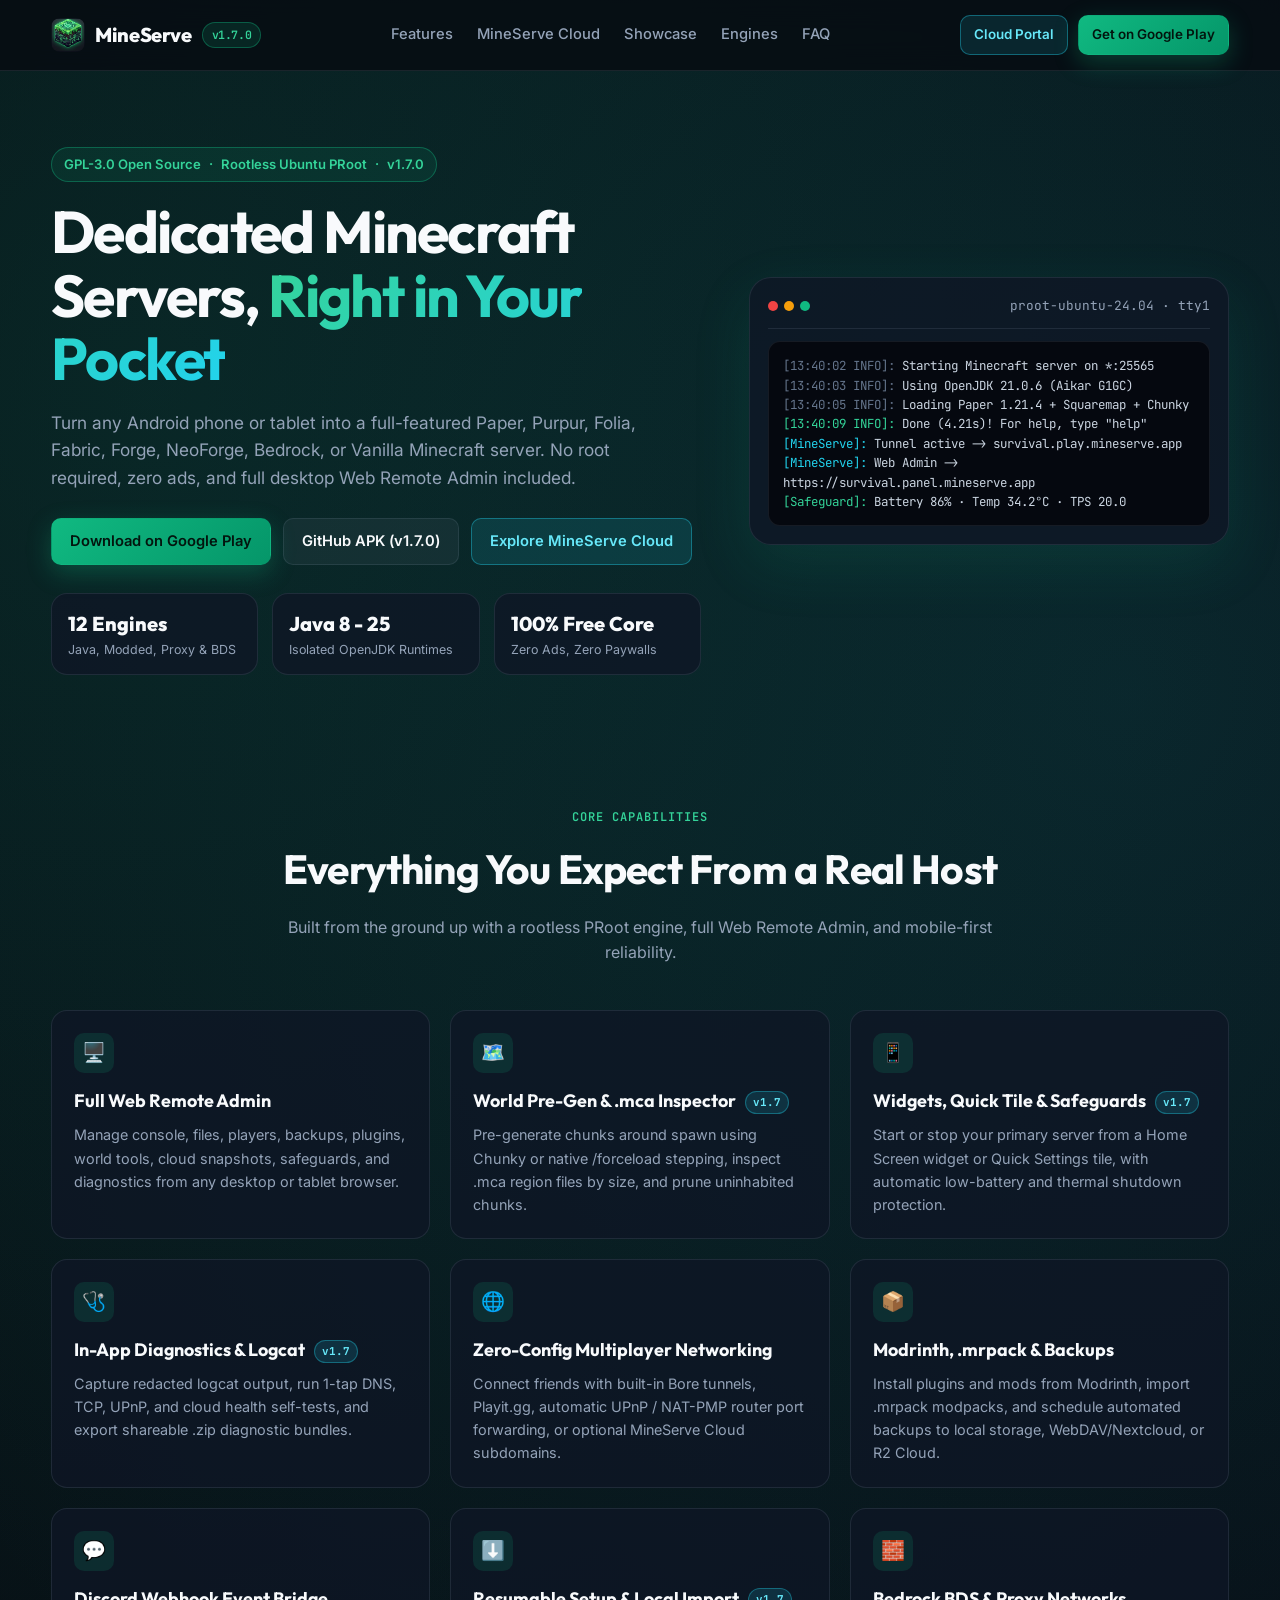
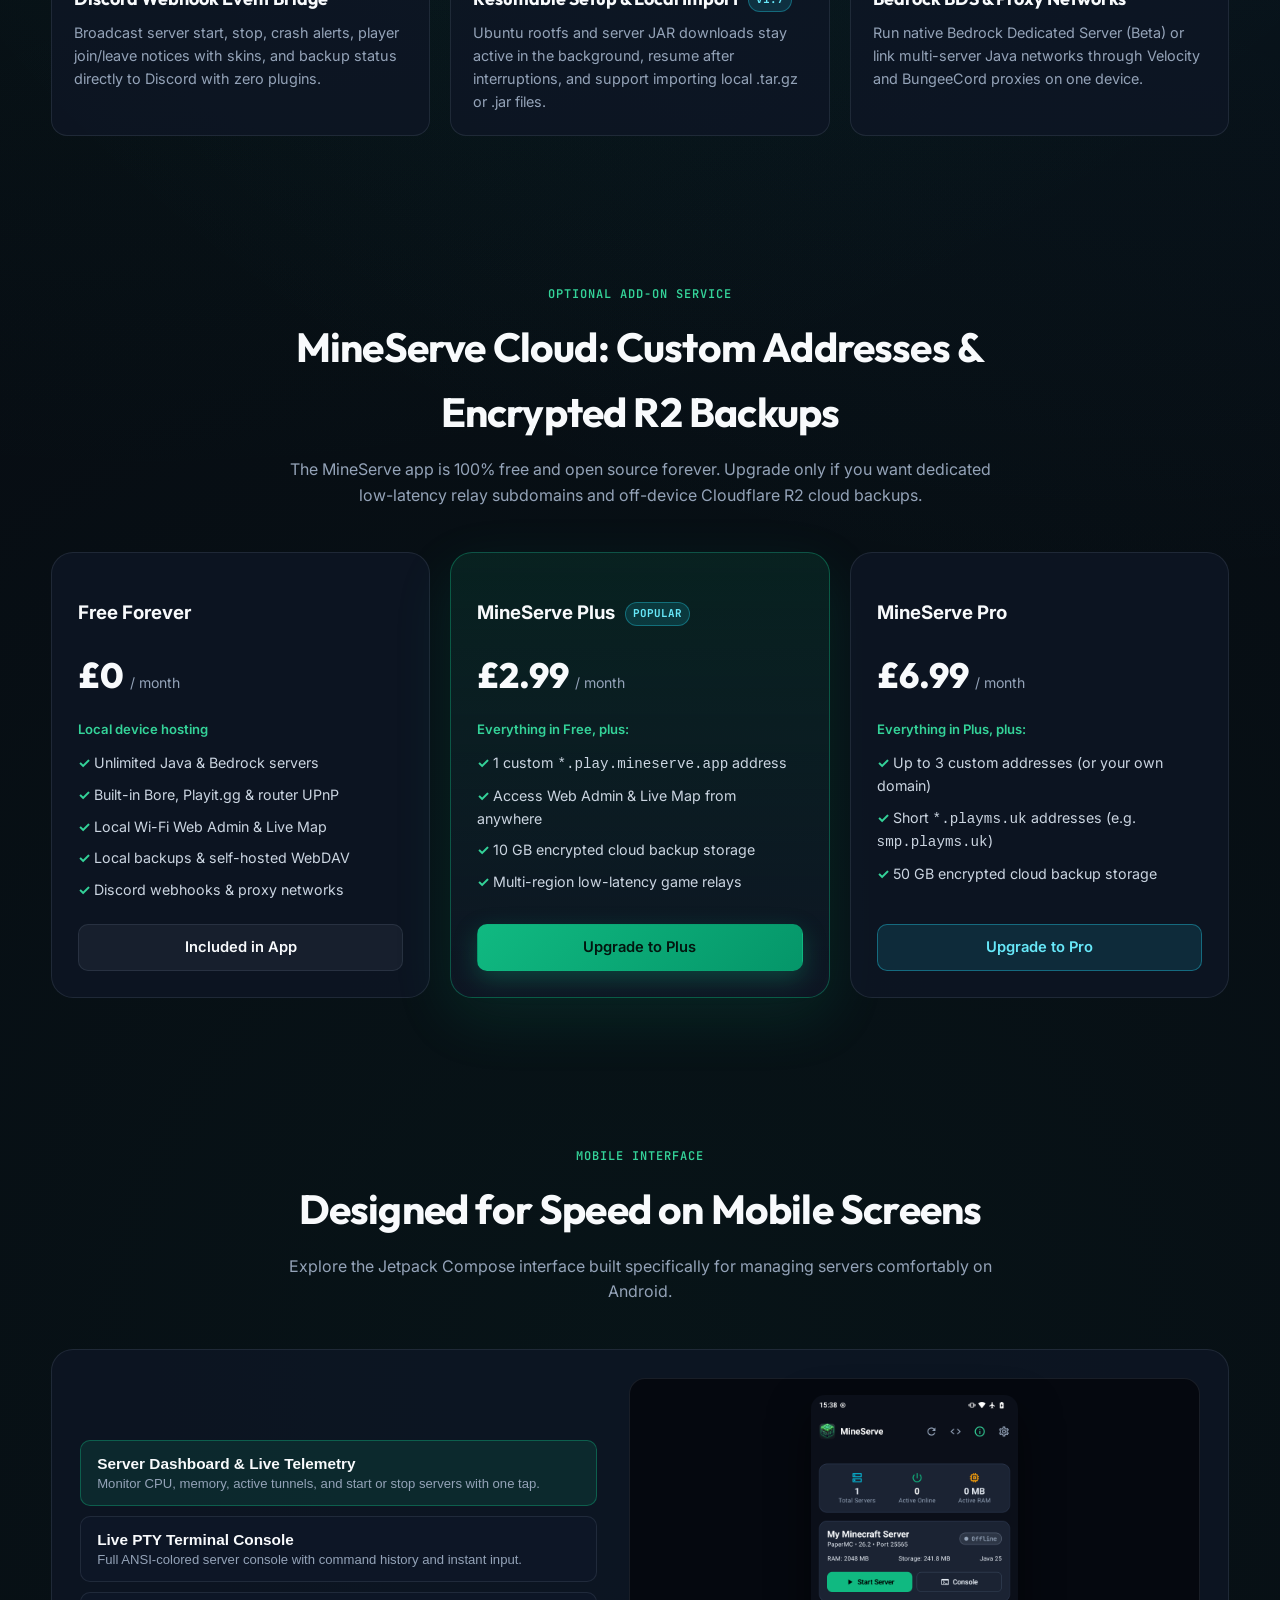
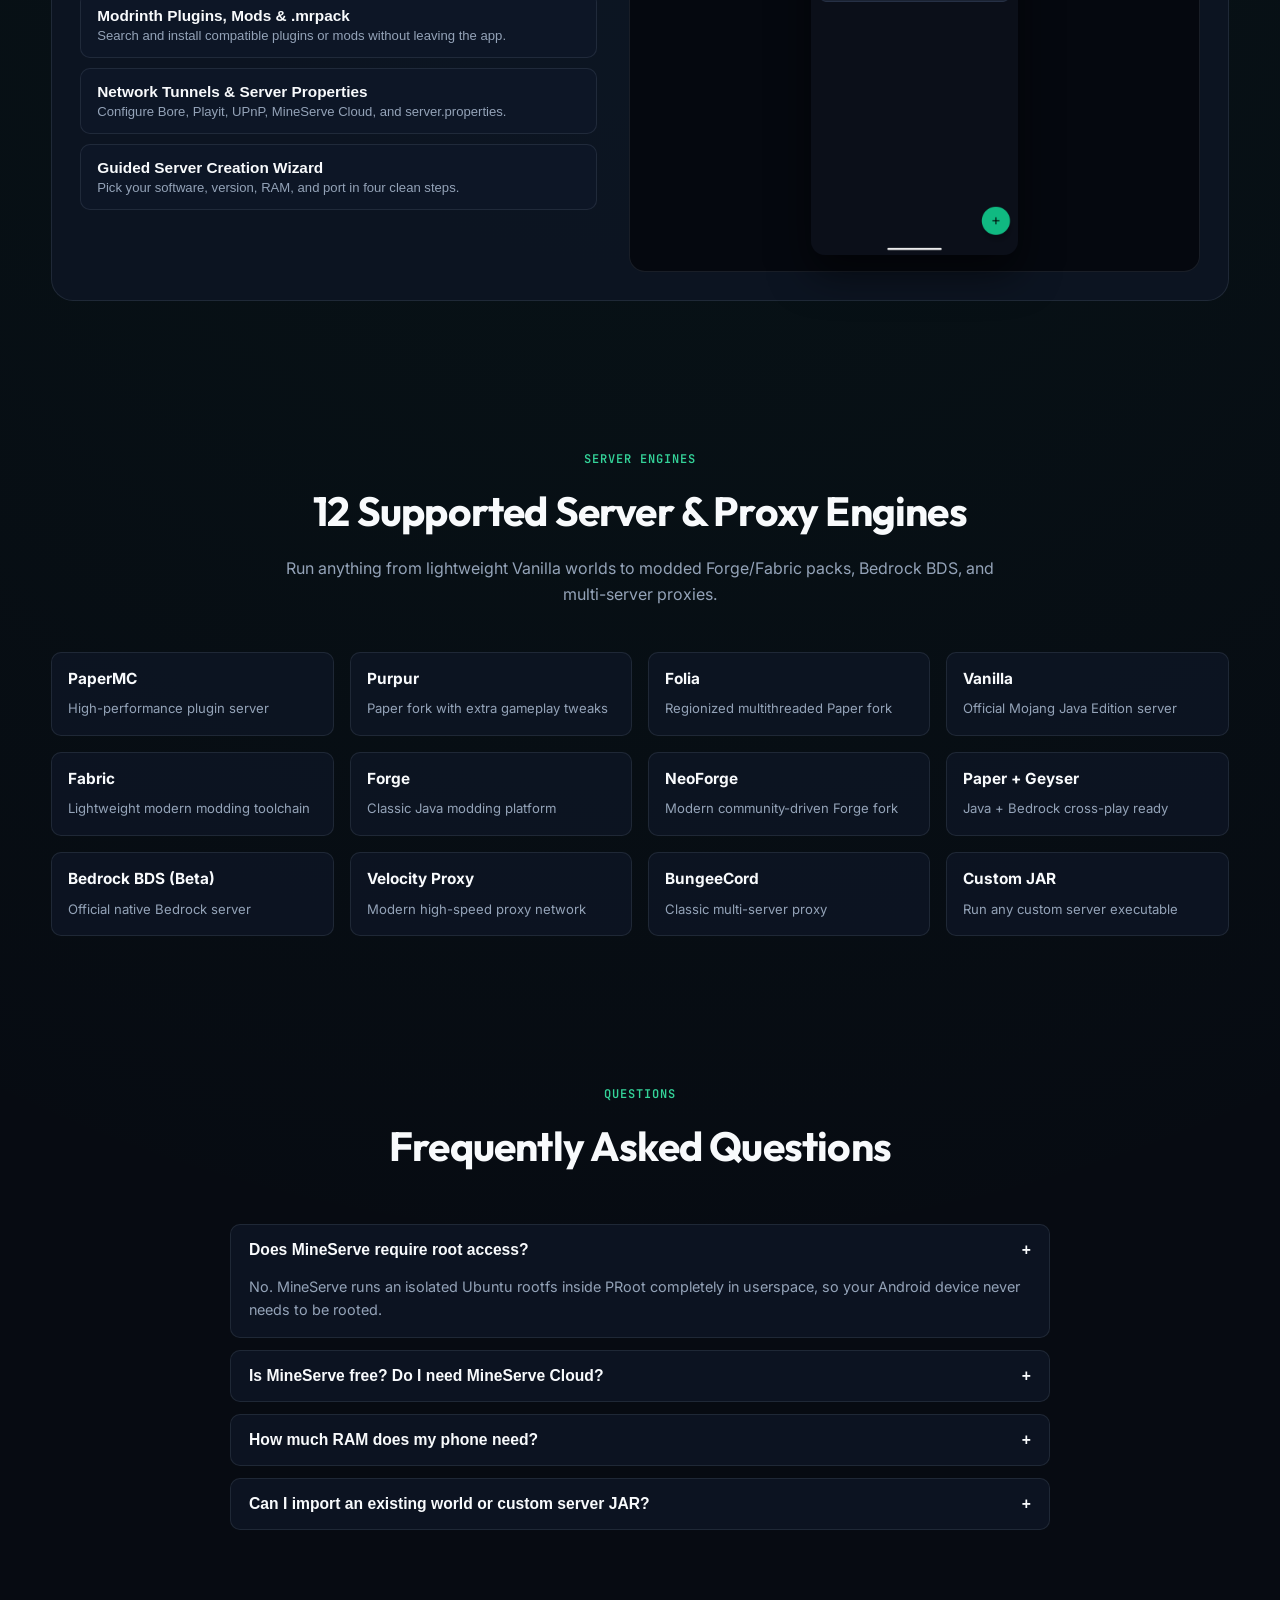
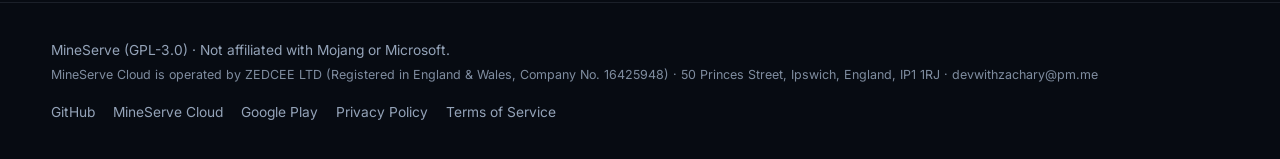
==== commit 81d52d8e: "Add ZEDCEE LTD company disclosures, UK GDPR privacy policy, and 14-day refund terms" ====
--- a/index.html
+++ b/index.html
@@ -369,7 +369,10 @@
 
   <footer class="site-footer">
     <div class="container footer-inner">
-      <div>MineServe (GPL-3.0) · Not affiliated with Mojang or Microsoft.</div>
+      <div>
+        <div>MineServe (GPL-3.0) · Not affiliated with Mojang or Microsoft.</div>
+        <div style="font-size: 0.78rem; margin-top: 4px; opacity: 0.85;">MineServe Cloud is operated by ZEDCEE LTD (Registered in England &amp; Wales, Company No. 16425948) · 50 Princes Street, Ipswich, England, IP1 1RJ · <a href="mailto:devwithzachary@pm.me" style="color: inherit;">devwithzachary@pm.me</a></div>
+      </div>
       <div class="footer-links">
         <a href="https://github.com/devwithzachary/MineServe" target="_blank" rel="noopener noreferrer">GitHub</a>
         <a href="https://cloud.mineserve.app" target="_blank" rel="noopener noreferrer">MineServe Cloud</a>
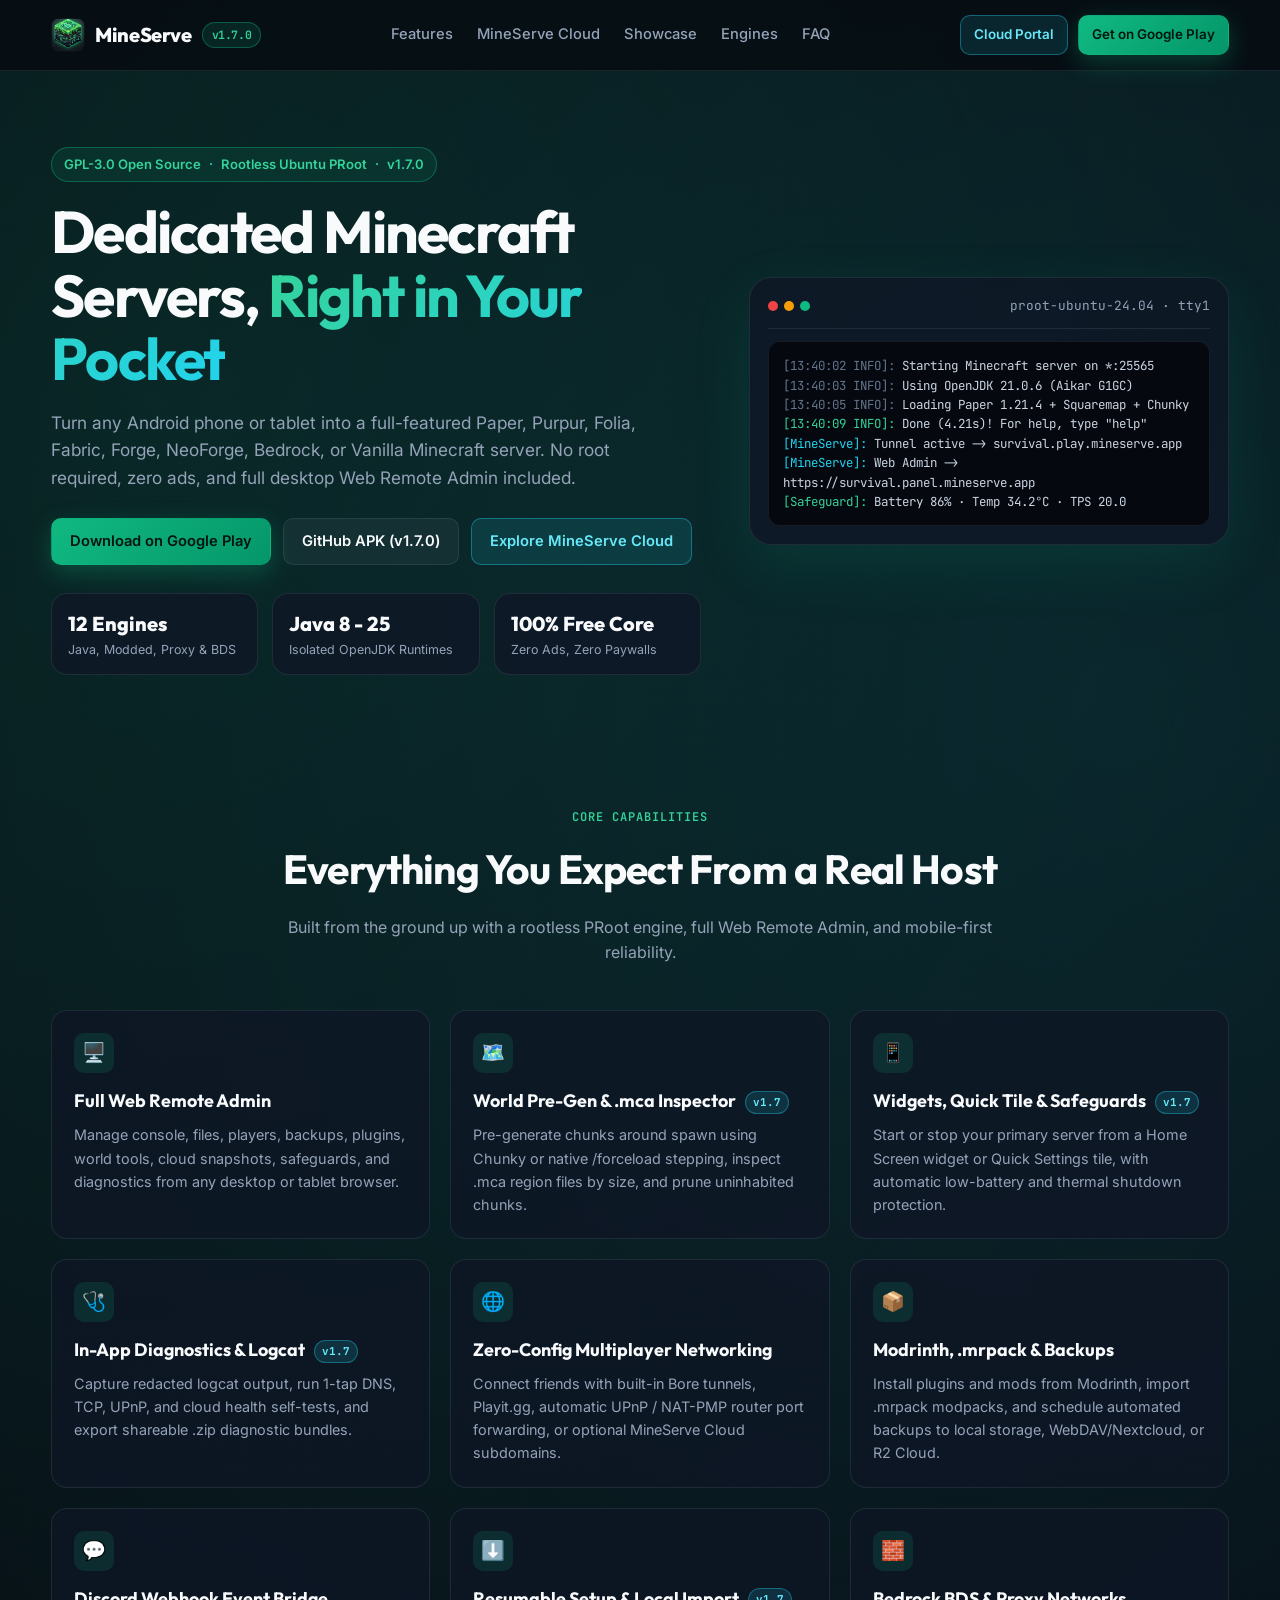
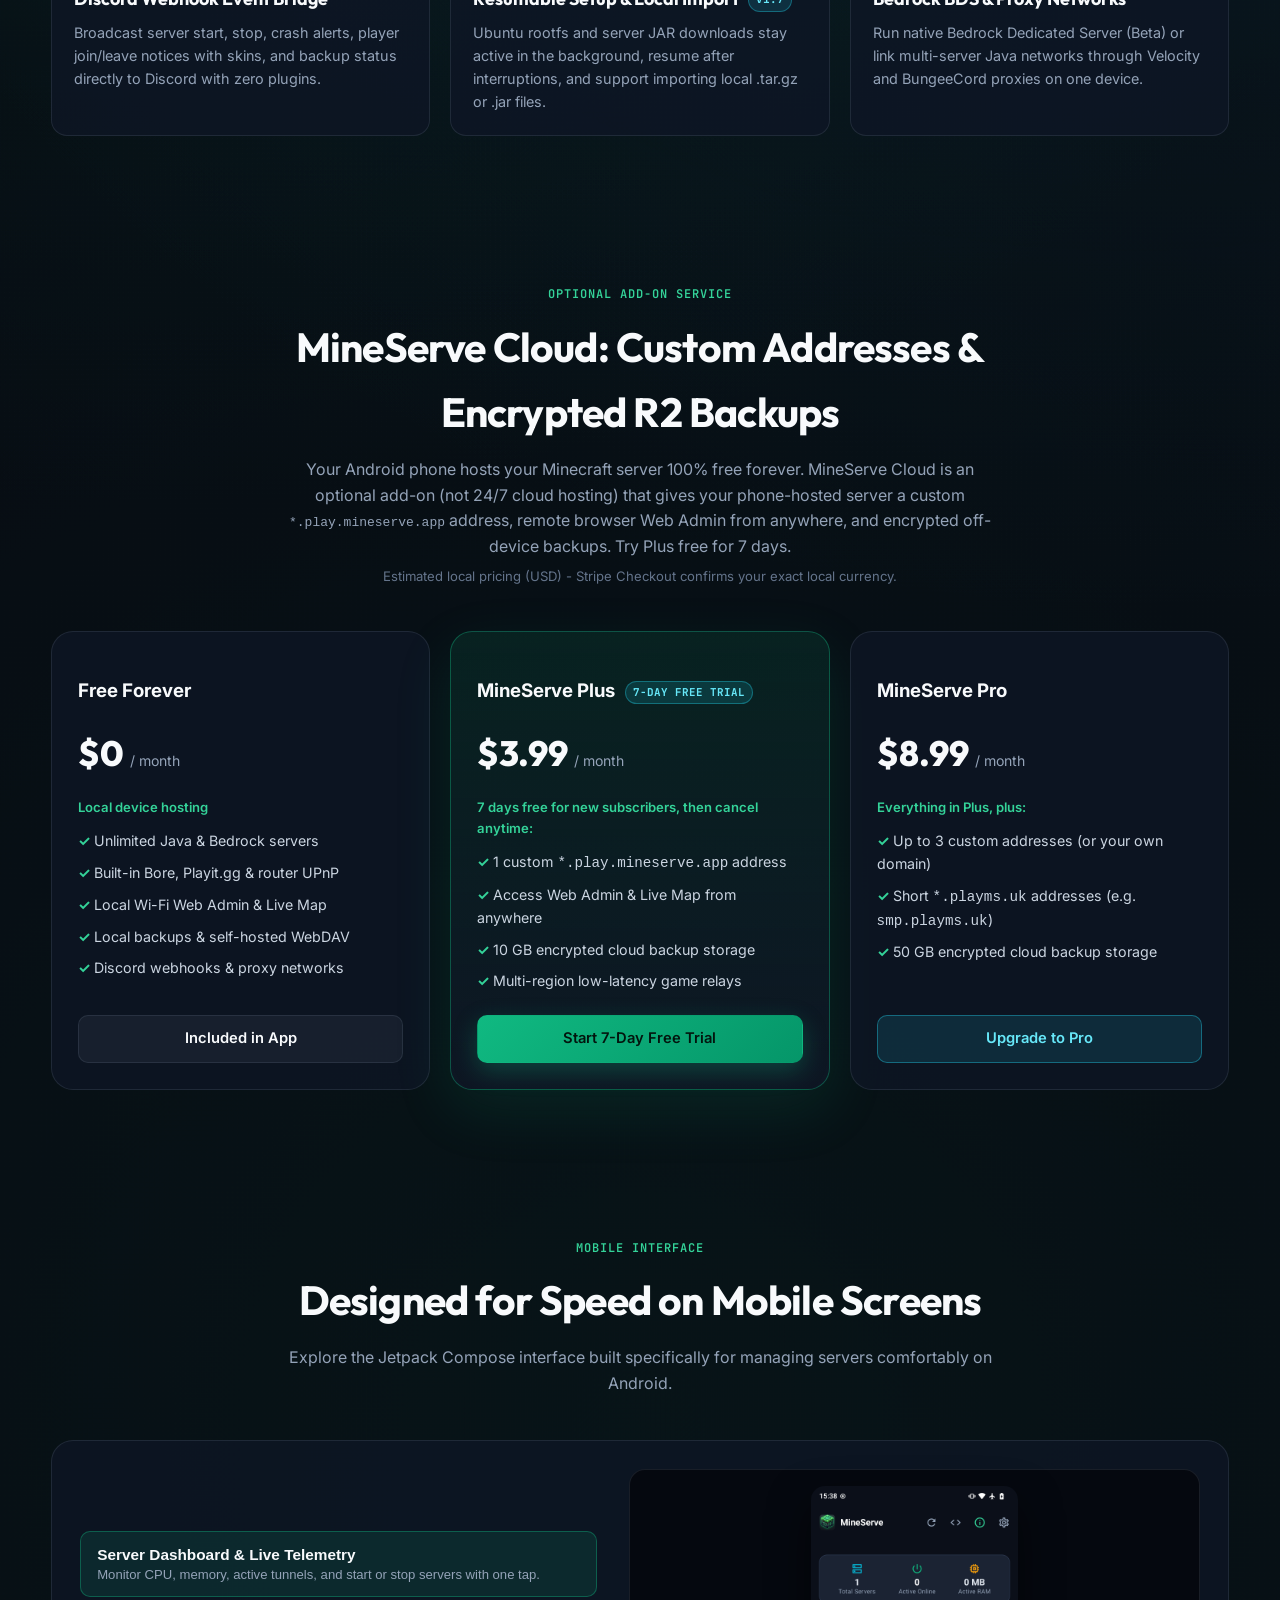
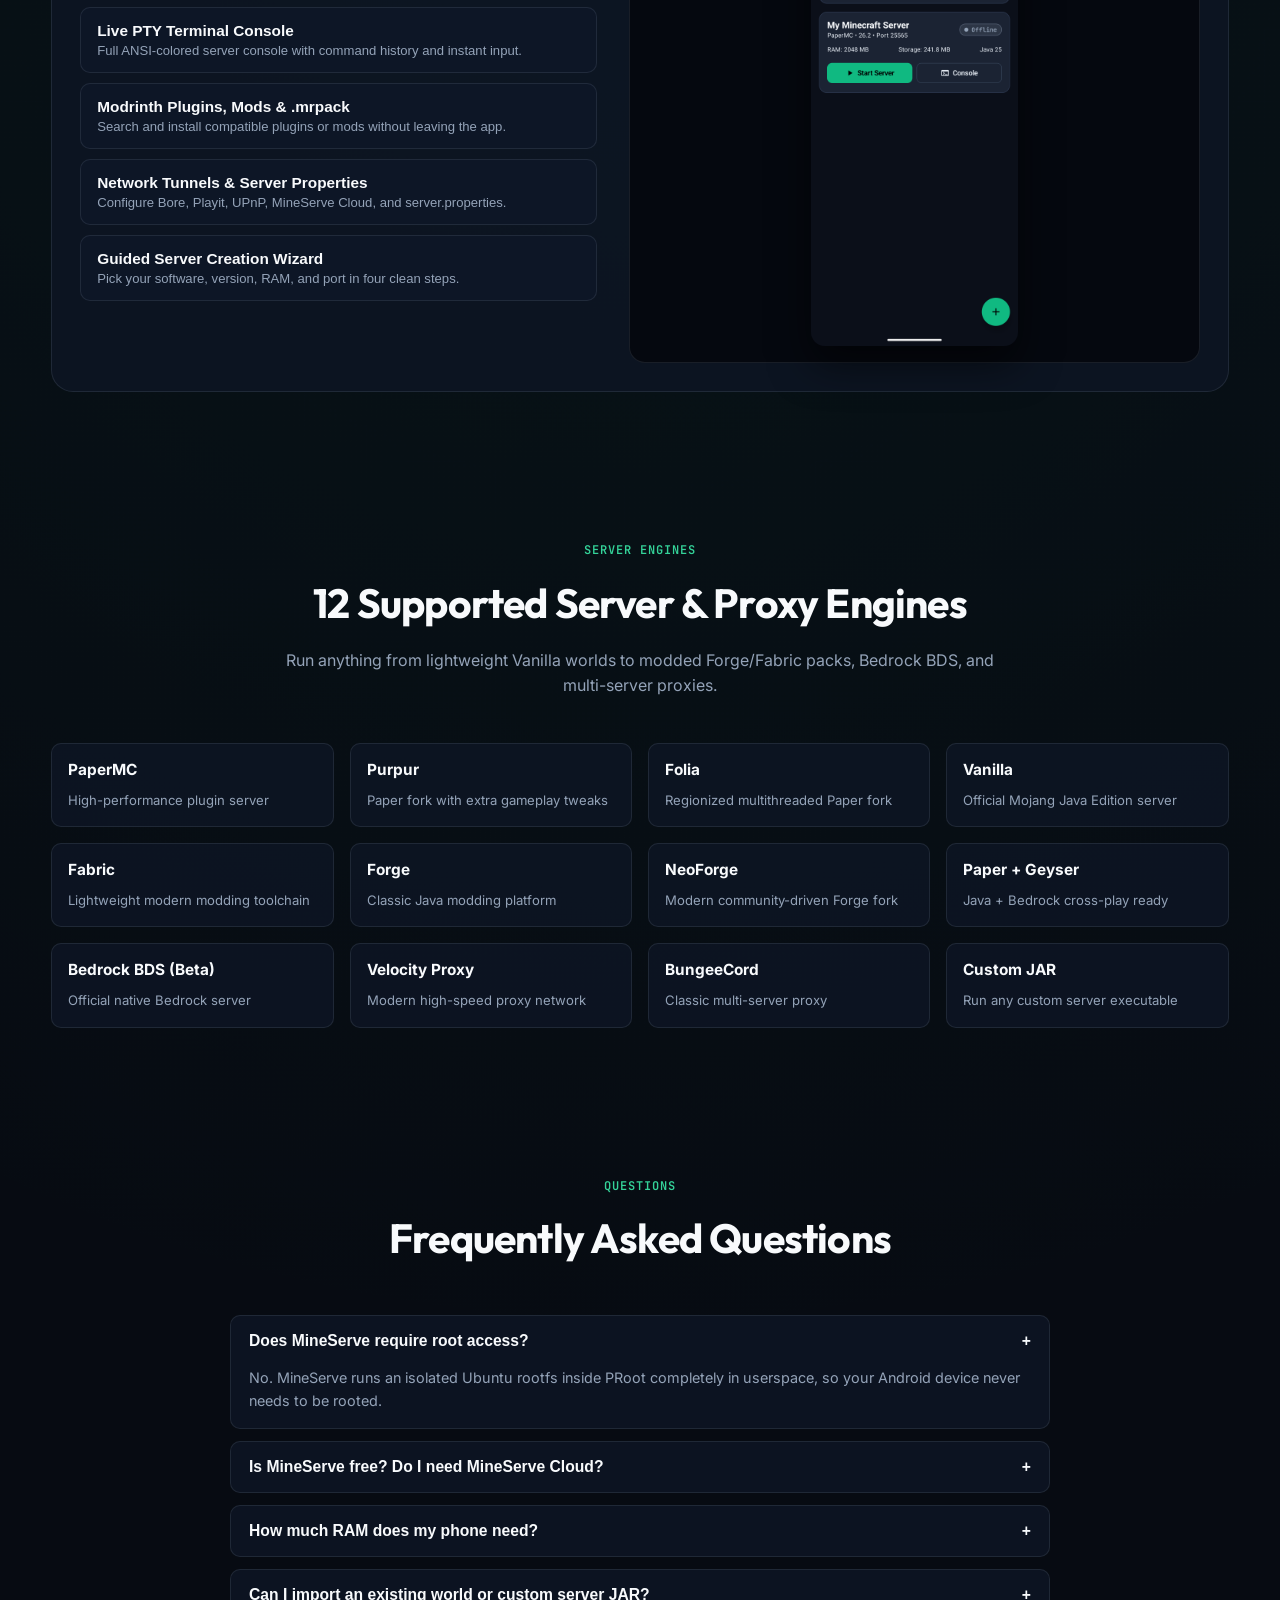
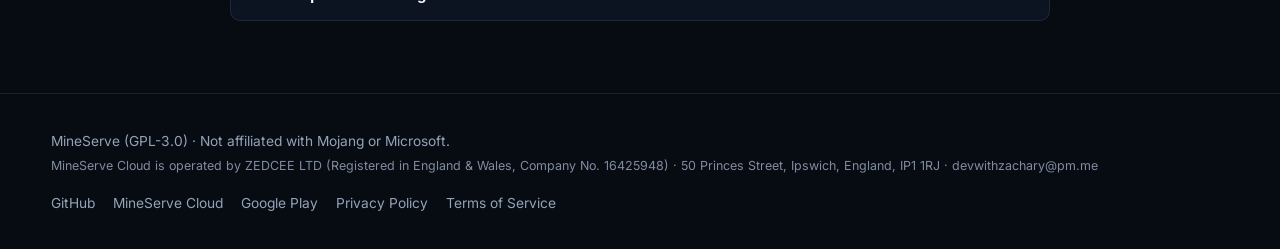
==== commit 025f3ebd: "pricing" ====
--- a/index.html
+++ b/index.html
@@ -210,7 +210,8 @@
         <div class="section-header">
           <span class="section-tag">Optional Add-On Service</span>
           <h2>MineServe Cloud: Custom Addresses &amp; Encrypted R2 Backups</h2>
-          <p>The MineServe app is 100% free and open source forever. Upgrade only if you want dedicated low-latency relay subdomains and off-device Cloudflare R2 cloud backups.</p>
+          <p>Your Android phone hosts your Minecraft server 100% free forever. MineServe Cloud is an optional add-on (not 24/7 cloud hosting) that gives your phone-hosted server a custom <code>*.play.mineserve.app</code> address, remote browser Web Admin from anywhere, and encrypted off-device backups. Try Plus free for 7 days.</p>
+          <p id="web-currency-note" style="display: none; font-size: 0.82rem; color: var(--text-muted); margin-top: 6px;"></p>
         </div>
 
         <div class="grid-3">
@@ -218,7 +219,7 @@
             <div>
               <h3>Free Forever</h3>
               <div class="price-row">
-                <span class="price-amount">£0</span>
+                <span class="price-amount" id="web-price-free">£0</span>
                 <span class="price-period">/ month</span>
               </div>
               <p style="color: var(--emerald-light); font-size: 0.82rem; font-weight: 600; margin: 0 0 12px;">Local device hosting</p>
@@ -235,12 +236,12 @@
 
           <div class="pricing-card featured">
             <div>
-              <h3>MineServe Plus <span class="badge-new">POPULAR</span></h3>
+              <h3>MineServe Plus <span class="badge-new">7-DAY FREE TRIAL</span></h3>
               <div class="price-row">
-                <span class="price-amount">£2.99</span>
+                <span class="price-amount" id="web-price-plus">£2.99</span>
                 <span class="price-period">/ month</span>
               </div>
-              <p style="color: var(--emerald-light); font-size: 0.82rem; font-weight: 600; margin: 0 0 12px;">Everything in Free, plus:</p>
+              <p style="color: var(--emerald-light); font-size: 0.82rem; font-weight: 600; margin: 0 0 12px;">7 days free for new subscribers, then cancel anytime:</p>
               <ul class="feature-list">
                 <li>1 custom <code>*.play.mineserve.app</code> address</li>
                 <li>Access Web Admin &amp; Live Map from anywhere</li>
@@ -248,14 +249,14 @@
                 <li>Multi-region low-latency game relays</li>
               </ul>
             </div>
-            <a href="https://cloud.mineserve.app" target="_blank" rel="noopener noreferrer" class="btn btn-primary" data-umami-event="cloud-plus-click">Upgrade to Plus</a>
+            <a href="https://cloud.mineserve.app" target="_blank" rel="noopener noreferrer" class="btn btn-primary" data-umami-event="cloud-plus-click">Start 7-Day Free Trial</a>
           </div>
 
           <div class="pricing-card">
             <div>
               <h3>MineServe Pro</h3>
               <div class="price-row">
-                <span class="price-amount">£6.99</span>
+                <span class="price-amount" id="web-price-pro">£6.99</span>
                 <span class="price-period">/ month</span>
               </div>
               <p style="color: var(--emerald-light); font-size: 0.82rem; font-weight: 600; margin: 0 0 12px;">Everything in Plus, plus:</p>
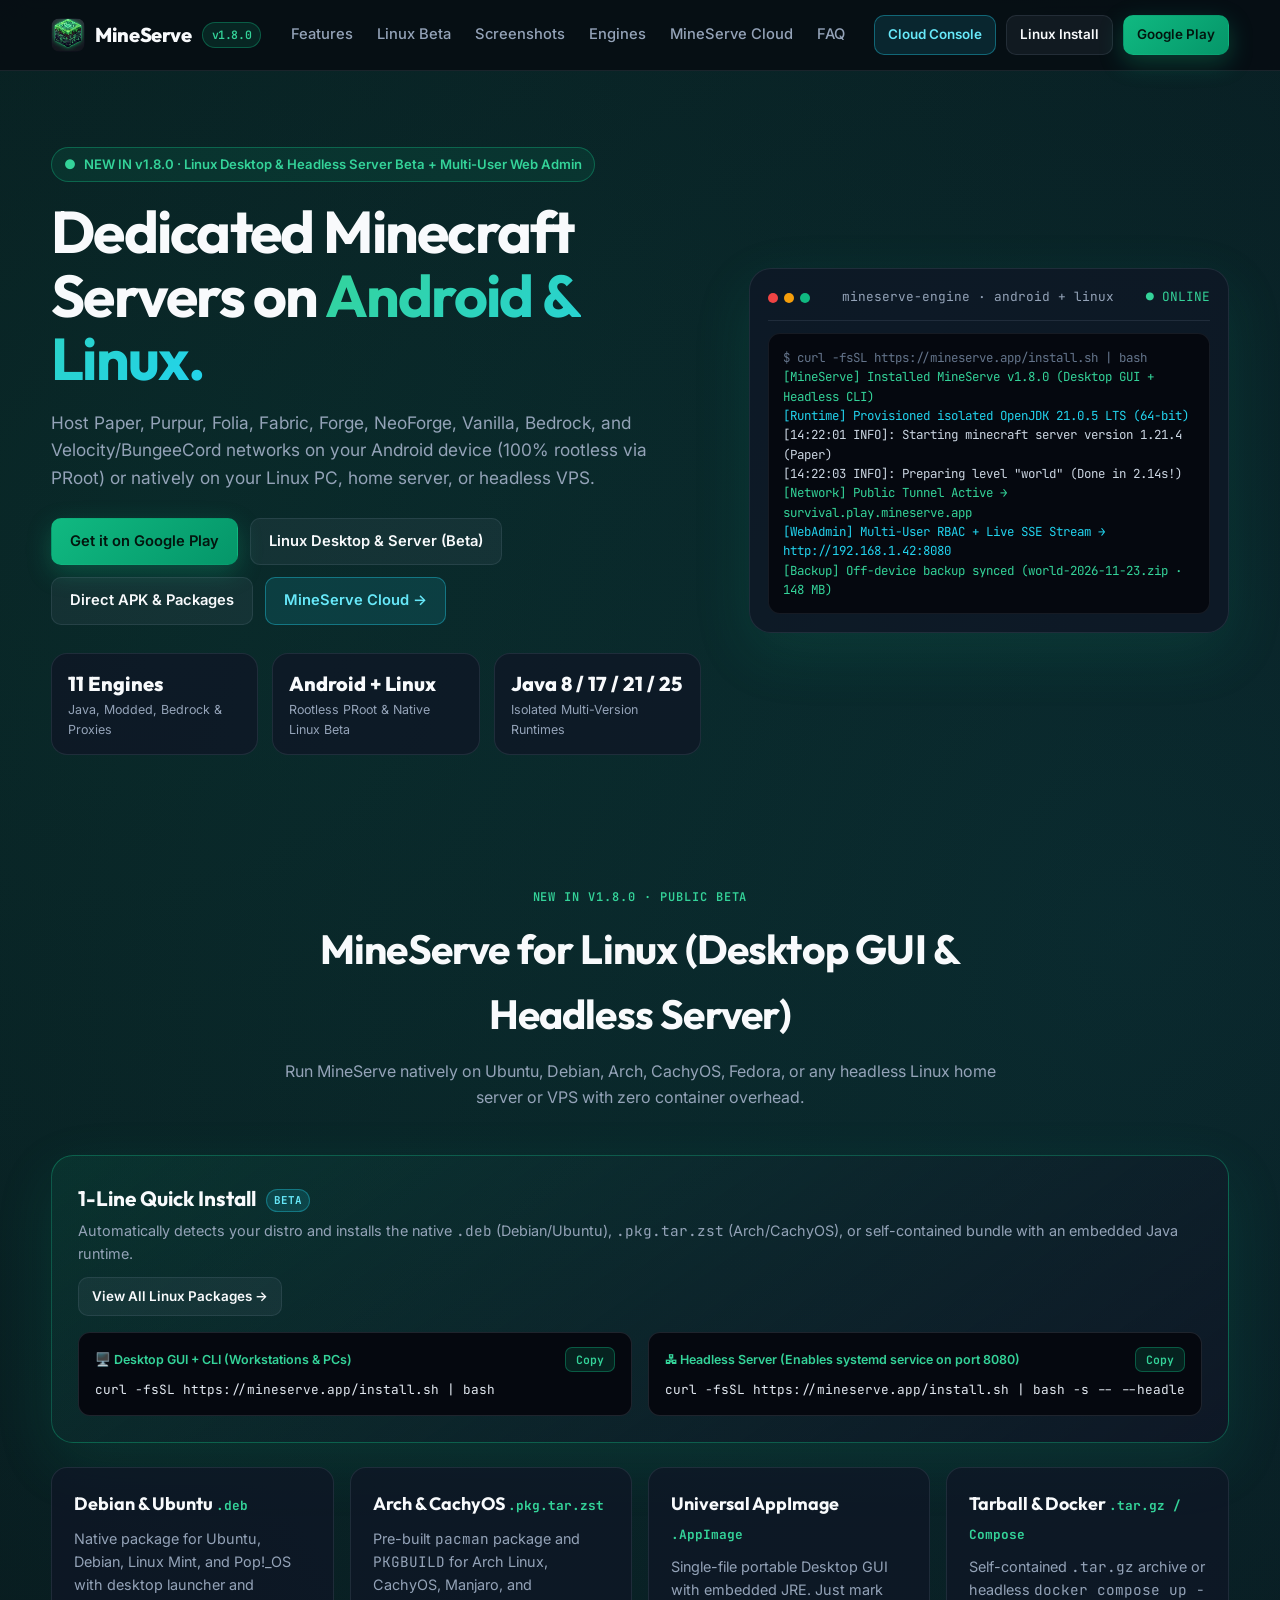
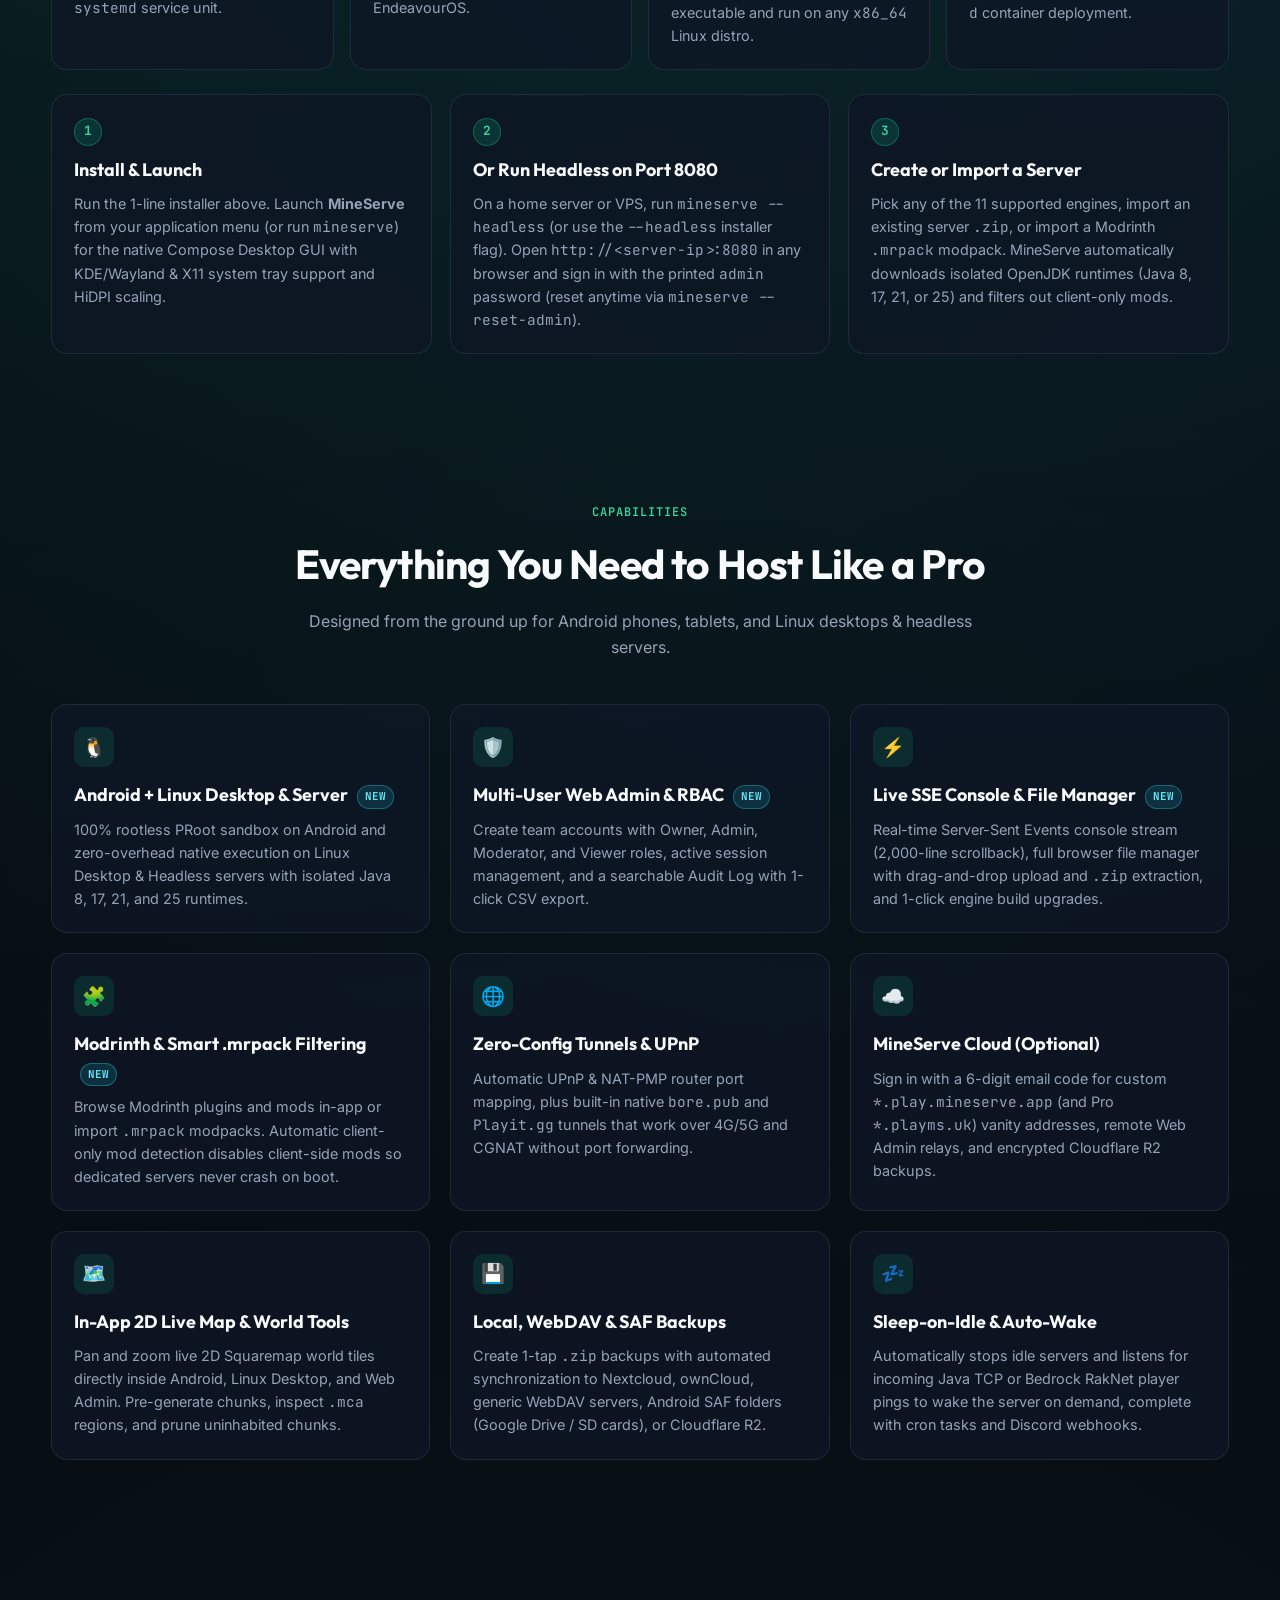
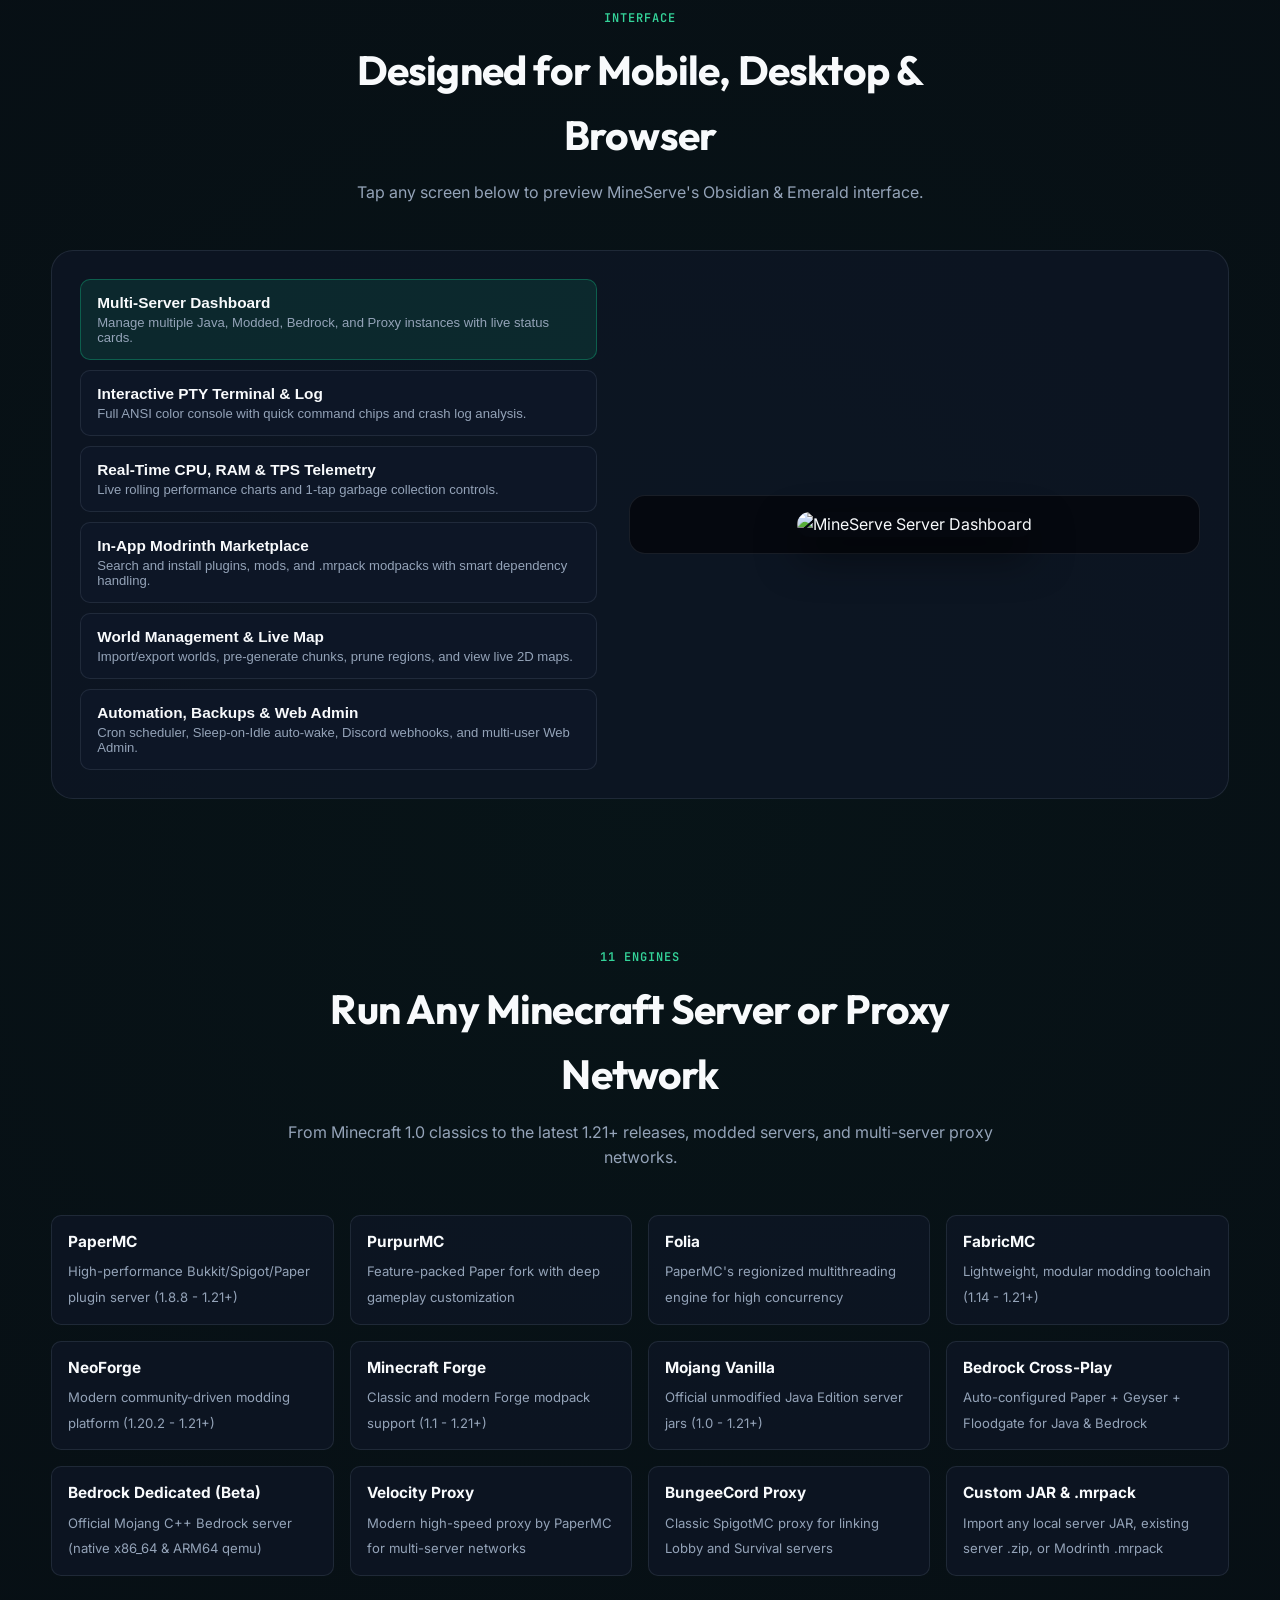
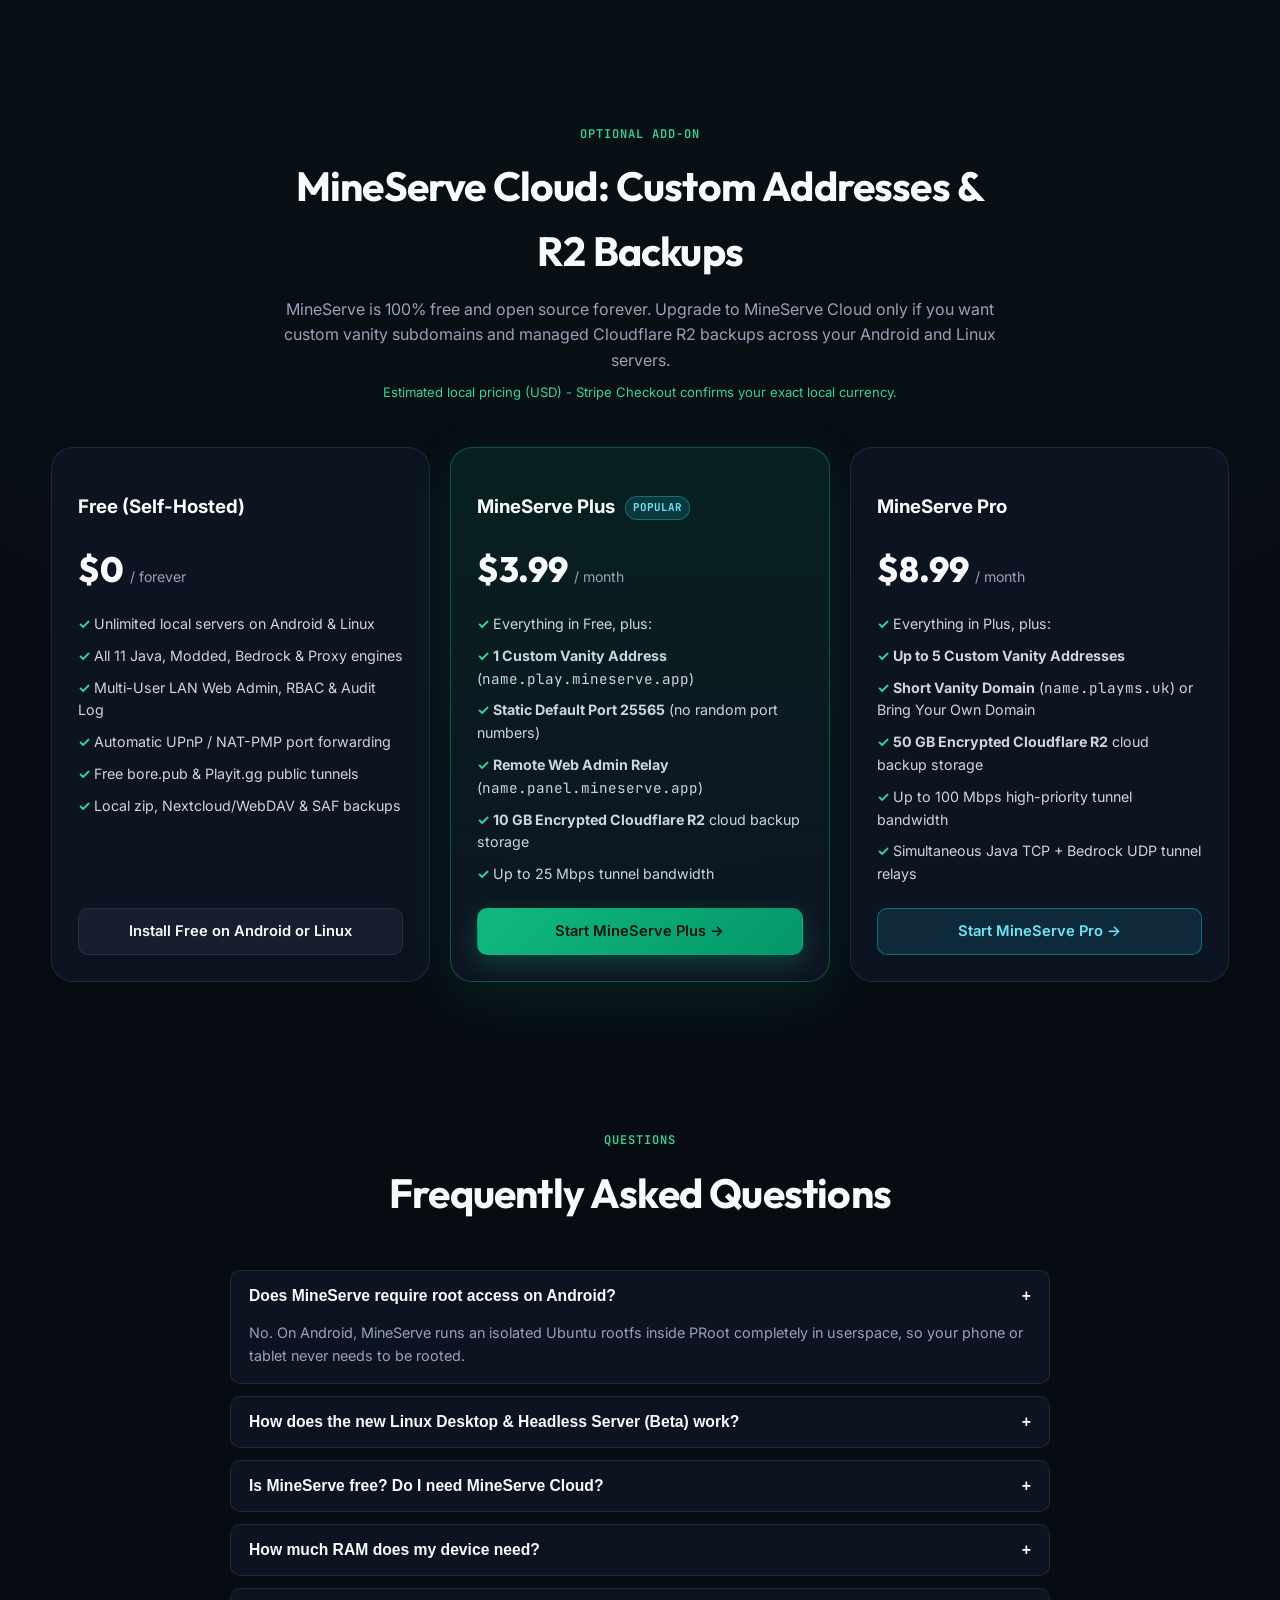
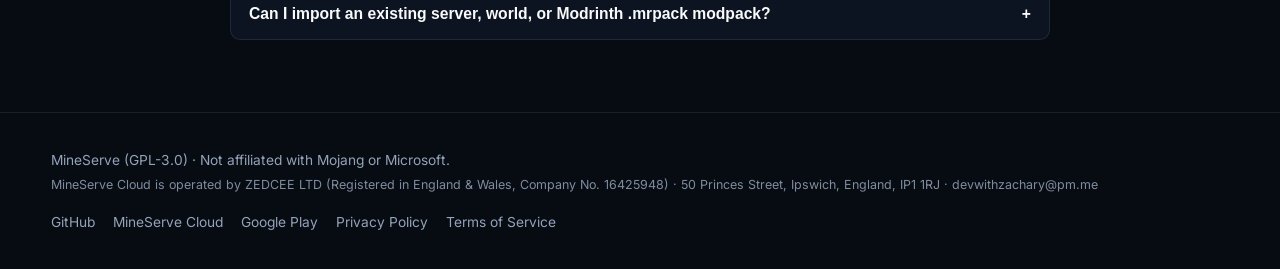
==== commit 230de8f0: "linux install" ====
--- a/index.html
+++ b/index.html
@@ -2,115 +2,101 @@
 <html lang="en">
 
 <head>
-  <meta charset="UTF-8">
-  <meta name="viewport" content="width=device-width, initial-scale=1.0, viewport-fit=cover">
-  <title>MineServe - Dedicated Minecraft Servers in Your Pocket (Android)</title>
-
-  <!-- Primary Meta Tags -->
-  <meta name="title" content="MineServe - Dedicated Minecraft Servers in Your Pocket (Android)">
+  <meta charset="UTF-8" />
+  <meta name="viewport" content="width=device-width, initial-scale=1.0" />
+  <title>MineServe - Dedicated Minecraft Server Hosting on Android &amp; Linux</title>
   <meta name="description"
-    content="Host full-featured Paper, Purpur, Folia, Fabric, Forge, NeoForge, Bedrock, and Vanilla Minecraft servers directly on Android without root. Free and open source (GPL-3.0) with optional MineServe Cloud tunnels and R2 backups.">
-  <meta name="keywords"
-    content="Minecraft, Minecraft Server, Android, PRoot, PaperMC, Purpur, Folia, FabricMC, NeoForge, Bedrock, Velocity, BungeeCord, MineServe Cloud, No Root, Open Source">
-  <meta name="author" content="devwithzachary">
-  <meta name="robots" content="index, follow">
-  <meta name="theme-color" content="#070b12">
-  <link rel="canonical" href="https://mineserve.app">
-
-  <!-- Open Graph / Facebook -->
-  <meta property="og:type" content="website">
-  <meta property="og:url" content="https://mineserve.app/">
-  <meta property="og:title" content="MineServe - Dedicated Minecraft Servers on Android">
+    content="Run full-featured Minecraft Java, Bedrock &amp; Proxy servers on Android (100% rootless) and Linux Desktop &amp; Headless Servers (Beta). Built-in multi-user Web Admin, Bore/Playit tunnels, and optional MineServe Cloud." />
+  <meta property="og:title" content="MineServe - Minecraft Server Hosting on Android &amp; Linux" />
   <meta property="og:description"
-    content="Host full-featured Paper, Purpur, Fabric, Forge, Bedrock, and Vanilla Minecraft servers directly on Android without root.">
-  <meta property="og:image" content="https://mineserve.app/assets/feature_graphic.jpg">
-
-  <!-- Twitter -->
-  <meta property="twitter:card" content="summary_large_image">
-  <meta property="twitter:url" content="https://mineserve.app/">
-  <meta property="twitter:title" content="MineServe - Dedicated Minecraft Servers on Android">
-  <meta property="twitter:description"
-    content="Host full-featured Paper, Purpur, Fabric, Forge, Bedrock, and Vanilla Minecraft servers directly on Android without root.">
-  <meta property="twitter:image" content="https://mineserve.app/assets/feature_graphic.jpg">
-
-  <!-- Favicon -->
-  <link rel="icon" type="image/png" href="assets/favicon.png">
-  <link rel="apple-touch-icon" href="assets/logo.png">
-
-  <!-- Google Fonts -->
-  <link rel="preconnect" href="https://fonts.googleapis.com">
-  <link rel="preconnect" href="https://fonts.gstatic.com" crossorigin>
+    content="Host Paper, Purpur, Folia, Fabric, Forge, NeoForge, Vanilla, Bedrock, Velocity &amp; BungeeCord servers on Android and Linux." />
+  <meta property="og:type" content="website" />
+  <meta property="og:url" content="https://mineserve.app" />
+  <meta property="og:image" content="https://mineserve.app/assets/logo.png" />
+  <link rel="icon" type="image/png" href="assets/logo.png" />
+  <link rel="preconnect" href="https://fonts.googleapis.com" />
+  <link rel="preconnect" href="https://fonts.gstatic.com" crossorigin />
   <link
-    href="https://fonts.googleapis.com/css2?family=Inter:wght@400;500;600;700;800&family=JetBrains+Mono:wght@400;600;700&family=Outfit:wght@600;700;800;900&display=swap"
-    rel="stylesheet">
-
-  <!-- Stylesheet -->
-  <link rel="stylesheet" href="css/style.css">
-
-  <!-- Umami Analytics -->
-  <script defer src="https://stats.devwithzachary.com/stats"
-    data-website-id="0f927c80-a65d-484a-ac6d-f5de10c83bec"></script>
+    href="https://fonts.googleapis.com/css2?family=Inter:wght@400;500;600;700&family=JetBrains+Mono:wght@400;500;600&family=Outfit:wght@700;800&display=swap"
+    rel="stylesheet" />
+  <link rel="stylesheet" href="css/style.css" />
 </head>
 
 <body>
+  <!-- Top Navigation -->
   <header class="site-header">
-    <div class="container nav-inner" id="nav-inner">
-      <a href="#hero" class="brand" data-umami-event="nav-brand-click">
-        <img src="assets/logo.png" alt="MineServe Logo">
+    <div id="nav-inner" class="container nav-inner">
+      <a href="#" class="brand">
+        <img src="assets/logo.png" alt="MineServe Logo" />
         <span>MineServe</span>
-        <span class="version-pill">v1.7.0</span>
+        <span class="version-pill">v1.8.0</span>
       </a>
 
-      <nav class="nav-links" aria-label="Primary Navigation">
+      <button id="mobile-menu-btn" class="mobile-menu-btn" type="button" aria-label="Toggle Menu" aria-expanded="false">☰</button>
+
+      <nav class="nav-links">
         <a href="#features">Features</a>
+        <a href="#linux">Linux Beta</a>
+        <a href="#screenshots">Screenshots</a>
+        <a href="#engines">Engines</a>
         <a href="#cloud">MineServe Cloud</a>
-        <a href="#showcase">Showcase</a>
-        <a href="#engines">Engines</a>
         <a href="#faq">FAQ</a>
       </nav>
 
       <div class="nav-actions">
-        <a href="https://cloud.mineserve.app" target="_blank" rel="noopener noreferrer" class="btn btn-cloud btn-sm">Cloud Portal</a>
-        <a href="https://play.google.com/store/apps/details?id=com.devwithzachary.mineserve" target="_blank" rel="noopener noreferrer" class="btn btn-primary btn-sm" data-umami-event="nav-download-play">Get on Google Play</a>
-      </div>
-
-      <button class="mobile-menu-btn" id="mobile-menu-btn" aria-label="Toggle Navigation" aria-expanded="false">☰</button>
+        <a href="https://cloud.mineserve.app" target="_blank" rel="noopener noreferrer" class="btn btn-cloud btn-sm">Cloud Console</a>
+        <a href="#linux" class="btn btn-secondary btn-sm">Linux Install</a>
+        <a href="https://play.google.com/store/apps/details?id=com.devwithzachary.mineserve" target="_blank" rel="noopener noreferrer" class="btn btn-primary btn-sm">Google Play</a>
+      </div>
     </div>
   </header>
 
   <main>
     <!-- Hero -->
-    <section id="hero" class="hero">
+    <section class="hero">
       <div class="container hero-grid">
         <div>
           <div class="hero-eyebrow">
-            <span>GPL-3.0 Open Source</span>
-            <span>·</span>
-            <span>Rootless Ubuntu PRoot</span>
-            <span>·</span>
-            <span>v1.7.0</span>
-          </div>
-          <h1>Dedicated Minecraft Servers, <span class="gradient-text">Right in Your Pocket</span></h1>
+            <span>●</span>
+            <span>NEW IN v1.8.0 · Linux Desktop &amp; Headless Server Beta + Multi-User Web Admin</span>
+          </div>
+          <h1>
+            Dedicated Minecraft Servers on <span class="gradient-text">Android &amp; Linux.</span>
+          </h1>
           <p class="hero-lead">
-            Turn any Android phone or tablet into a full-featured Paper, Purpur, Folia, Fabric, Forge, NeoForge, Bedrock, or Vanilla Minecraft server. No root required, zero ads, and full desktop Web Remote Admin included.
+            Host Paper, Purpur, Folia, Fabric, Forge, NeoForge, Vanilla, Bedrock, and Velocity/BungeeCord networks on
+            your Android device (100% rootless via PRoot) or natively on your Linux PC, home server, or headless VPS.
           </p>
+
           <div class="hero-ctas">
-            <a href="https://play.google.com/store/apps/details?id=com.devwithzachary.mineserve" target="_blank" rel="noopener noreferrer" class="btn btn-primary" data-umami-event="hero-download-play">Download on Google Play</a>
-            <a href="https://github.com/devwithzachary/MineServe/releases/latest" target="_blank" rel="noopener noreferrer" class="btn btn-secondary" data-umami-event="hero-download-github">GitHub APK (v1.7.0)</a>
-            <a href="#cloud" class="btn btn-cloud">Explore MineServe Cloud</a>
-          </div>
+            <a href="https://play.google.com/store/apps/details?id=com.devwithzachary.mineserve" target="_blank" rel="noopener noreferrer"
+              class="btn btn-primary">
+              Get it on Google Play
+            </a>
+            <a href="#linux" class="btn btn-secondary">
+              Linux Desktop &amp; Server (Beta)
+            </a>
+            <a href="https://github.com/devwithzachary/MineServe/releases/latest" target="_blank" rel="noopener noreferrer"
+              class="btn btn-secondary">
+              Direct APK &amp; Packages
+            </a>
+            <a href="https://cloud.mineserve.app" target="_blank" rel="noopener noreferrer" class="btn btn-cloud">
+              MineServe Cloud →
+            </a>
+          </div>
+
           <div class="hero-stats">
             <div class="stat-box">
-              <div class="stat-value">12 Engines</div>
-              <div class="stat-label">Java, Modded, Proxy &amp; BDS</div>
+              <div class="stat-value">11 Engines</div>
+              <div class="stat-label">Java, Modded, Bedrock &amp; Proxies</div>
             </div>
             <div class="stat-box">
-              <div class="stat-value">Java 8 - 25</div>
-              <div class="stat-label">Isolated OpenJDK Runtimes</div>
+              <div class="stat-value">Android + Linux</div>
+              <div class="stat-label">Rootless PRoot &amp; Native Linux Beta</div>
             </div>
             <div class="stat-box">
-              <div class="stat-value">100% Free Core</div>
-              <div class="stat-label">Zero Ads, Zero Paywalls</div>
+              <div class="stat-value">Java 8 / 17 / 21 / 25</div>
+              <div class="stat-label">Isolated Multi-Version Runtimes</div>
             </div>
           </div>
         </div>
@@ -122,218 +108,345 @@
               <span class="dot amber"></span>
               <span class="dot green"></span>
             </div>
-            <span class="mono">proot-ubuntu-24.04 · tty1</span>
+            <span class="mono">mineserve-engine · android + linux</span>
+            <span class="t-ok mono">● ONLINE</span>
           </div>
           <div class="terminal-lines">
-            <div><span class="t-dim">[13:40:02 INFO]:</span> Starting Minecraft server on *:25565</div>
-            <div><span class="t-dim">[13:40:03 INFO]:</span> Using OpenJDK 21.0.6 (Aikar G1GC)</div>
-            <div><span class="t-dim">[13:40:05 INFO]:</span> Loading Paper 1.21.4 + Squaremap + Chunky</div>
-            <div><span class="t-ok">[13:40:09 INFO]:</span> Done (4.21s)! For help, type "help"</div>
-            <div><span class="t-cyan">[MineServe]:</span> Tunnel active -&gt; survival.play.mineserve.app</div>
-            <div><span class="t-cyan">[MineServe]:</span> Web Admin -&gt; https://survival.panel.mineserve.app</div>
-            <div><span class="t-ok">[Safeguard]:</span> Battery 86% · Temp 34.2°C · TPS 20.0</div>
-          </div>
-        </div>
-      </div>
-    </section>
-
-    <!-- Core Features -->
+            <div class="t-dim">$ curl -fsSL https://mineserve.app/install.sh | bash</div>
+            <div class="t-ok">[MineServe] Installed MineServe v1.8.0 (Desktop GUI + Headless CLI)</div>
+            <div class="t-cyan">[Runtime] Provisioned isolated OpenJDK 21.0.5 LTS (64-bit)</div>
+            <div>[14:22:01 INFO]: Starting minecraft server version 1.21.4 (Paper)</div>
+            <div>[14:22:03 INFO]: Preparing level "world" (Done in 2.14s!)</div>
+            <div class="t-ok">[Network] Public Tunnel Active → survival.play.mineserve.app</div>
+            <div class="t-cyan">[WebAdmin] Multi-User RBAC + Live SSE Stream → http://192.168.1.42:8080</div>
+            <div class="t-ok">[Backup] Off-device backup synced (world-2026-11-23.zip · 148 MB)</div>
+          </div>
+        </div>
+      </div>
+    </section>
+
+    <!-- Linux Desktop & Headless Server (Beta) -->
+    <section id="linux" class="section">
+      <div class="container">
+        <div class="section-header">
+          <span class="section-tag">New in v1.8.0 · Public Beta</span>
+          <h2>MineServe for Linux (Desktop GUI &amp; Headless Server)</h2>
+          <p>Run MineServe natively on Ubuntu, Debian, Arch, CachyOS, Fedora, or any headless Linux home server or VPS with zero container overhead.</p>
+        </div>
+
+        <div class="linux-install-card">
+          <div style="display: flex; flex-wrap: wrap; justify-content: space-between; align-items: center; gap: 12px;">
+            <div>
+              <h3 style="font-family: 'Outfit', sans-serif; font-size: 1.3rem; margin: 0 0 4px;">1-Line Quick Install <span class="badge-new">BETA</span></h3>
+              <p style="margin: 0; color: var(--text-secondary); font-size: 0.9rem;">Automatically detects your distro and installs the native <span class="mono">.deb</span> (Debian/Ubuntu), <span class="mono">.pkg.tar.zst</span> (Arch/CachyOS), or self-contained bundle with an embedded Java runtime.</p>
+            </div>
+            <a href="https://github.com/devwithzachary/MineServe/releases/latest" target="_blank" rel="noopener noreferrer" class="btn btn-secondary btn-sm">View All Linux Packages →</a>
+          </div>
+
+          <div class="cmd-grid">
+            <div class="cmd-box">
+              <div class="cmd-box-header">
+                <span>🖥️ Desktop GUI + CLI (Workstations &amp; PCs)</span>
+                <button class="copy-cmd-btn" type="button" data-copy="curl -fsSL https://mineserve.app/install.sh | bash">Copy</button>
+              </div>
+              <div class="cmd-code">
+                <span>curl -fsSL https://mineserve.app/install.sh | bash</span>
+              </div>
+            </div>
+
+            <div class="cmd-box">
+              <div class="cmd-box-header">
+                <span>🖧 Headless Server (Enables systemd service on port 8080)</span>
+                <button class="copy-cmd-btn" type="button" data-copy="curl -fsSL https://mineserve.app/install.sh | bash -s -- --headless">Copy</button>
+              </div>
+              <div class="cmd-code">
+                <span>curl -fsSL https://mineserve.app/install.sh | bash -s -- --headless</span>
+              </div>
+            </div>
+          </div>
+        </div>
+
+        <!-- Linux Distribution Packages -->
+        <div class="grid-4" style="margin-bottom: 24px;">
+          <div class="card">
+            <h3>Debian &amp; Ubuntu <span class="mono" style="font-size: 0.8rem; color: var(--emerald-light);">.deb</span></h3>
+            <p>Native package for Ubuntu, Debian, Linux Mint, and Pop!_OS with desktop launcher and <span class="mono">systemd</span> service unit.</p>
+          </div>
+          <div class="card">
+            <h3>Arch &amp; CachyOS <span class="mono" style="font-size: 0.8rem; color: var(--emerald-light);">.pkg.tar.zst</span></h3>
+            <p>Pre-built <span class="mono">pacman</span> package and <span class="mono">PKGBUILD</span> for Arch Linux, CachyOS, Manjaro, and EndeavourOS.</p>
+          </div>
+          <div class="card">
+            <h3>Universal AppImage <span class="mono" style="font-size: 0.8rem; color: var(--emerald-light);">.AppImage</span></h3>
+            <p>Single-file portable Desktop GUI with embedded JRE. Just mark executable and run on any <span class="mono">x86_64</span> Linux distro.</p>
+          </div>
+          <div class="card">
+            <h3>Tarball &amp; Docker <span class="mono" style="font-size: 0.8rem; color: var(--emerald-light);">.tar.gz / Compose</span></h3>
+            <p>Self-contained <span class="mono">.tar.gz</span> archive or headless <span class="mono">docker compose up -d</span> container deployment.</p>
+          </div>
+        </div>
+
+        <!-- Getting Started on Linux Steps -->
+        <div class="steps-grid">
+          <div class="card">
+            <div class="step-number">1</div>
+            <h3>Install &amp; Launch</h3>
+            <p>Run the 1-line installer above. Launch <strong>MineServe</strong> from your application menu (or run <span class="mono">mineserve</span>) for the native Compose Desktop GUI with KDE/Wayland &amp; X11 system tray support and HiDPI scaling.</p>
+          </div>
+          <div class="card">
+            <div class="step-number">2</div>
+            <h3>Or Run Headless on Port 8080</h3>
+            <p>On a home server or VPS, run <span class="mono">mineserve --headless</span> (or use the <span class="mono">--headless</span> installer flag). Open <span class="mono">http://&lt;server-ip&gt;:8080</span> in any browser and sign in with the printed <span class="mono">admin</span> password (reset anytime via <span class="mono">mineserve --reset-admin</span>).</p>
+          </div>
+          <div class="card">
+            <div class="step-number">3</div>
+            <h3>Create or Import a Server</h3>
+            <p>Pick any of the 11 supported engines, import an existing server <span class="mono">.zip</span>, or import a Modrinth <span class="mono">.mrpack</span> modpack. MineServe automatically downloads isolated OpenJDK runtimes (Java 8, 17, 21, or 25) and filters out client-only mods.</p>
+          </div>
+        </div>
+      </div>
+    </section>
+
+    <!-- Key Features -->
     <section id="features" class="section">
       <div class="container">
         <div class="section-header">
-          <span class="section-tag">Core Capabilities</span>
-          <h2>Everything You Expect From a Real Host</h2>
-          <p>Built from the ground up with a rootless PRoot engine, full Web Remote Admin, and mobile-first reliability.</p>
+          <span class="section-tag">Capabilities</span>
+          <h2>Everything You Need to Host Like a Pro</h2>
+          <p>Designed from the ground up for Android phones, tablets, and Linux desktops &amp; headless servers.</p>
         </div>
 
         <div class="grid-3">
-          <article class="card">
-            <div class="card-icon">🖥️</div>
-            <h3>Full Web Remote Admin</h3>
-            <p>Manage console, files, players, backups, plugins, world tools, cloud snapshots, safeguards, and diagnostics from any desktop or tablet browser.</p>
-          </article>
-
-          <article class="card">
+          <div class="card">
+            <div class="card-icon">🐧</div>
+            <h3>Android + Linux Desktop &amp; Server <span class="badge-new">NEW</span></h3>
+            <p>100% rootless PRoot sandbox on Android and zero-overhead native execution on Linux Desktop &amp; Headless servers with isolated Java 8, 17, 21, and 25 runtimes.</p>
+          </div>
+
+          <div class="card">
+            <div class="card-icon">🛡️</div>
+            <h3>Multi-User Web Admin &amp; RBAC <span class="badge-new">NEW</span></h3>
+            <p>Create team accounts with Owner, Admin, Moderator, and Viewer roles, active session management, and a searchable Audit Log with 1-click CSV export.</p>
+          </div>
+
+          <div class="card">
+            <div class="card-icon">⚡</div>
+            <h3>Live SSE Console &amp; File Manager <span class="badge-new">NEW</span></h3>
+            <p>Real-time Server-Sent Events console stream (2,000-line scrollback), full browser file manager with drag-and-drop upload and <span class="mono">.zip</span> extraction, and 1-click engine build upgrades.</p>
+          </div>
+
+          <div class="card">
+            <div class="card-icon">🧩</div>
+            <h3>Modrinth &amp; Smart .mrpack Filtering <span class="badge-new">NEW</span></h3>
+            <p>Browse Modrinth plugins and mods in-app or import <span class="mono">.mrpack</span> modpacks. Automatic client-only mod detection disables client-side mods so dedicated servers never crash on boot.</p>
+          </div>
+
+          <div class="card">
+            <div class="card-icon">🌐</div>
+            <h3>Zero-Config Tunnels &amp; UPnP</h3>
+            <p>Automatic UPnP &amp; NAT-PMP router port mapping, plus built-in native <span class="mono">bore.pub</span> and <span class="mono">Playit.gg</span> tunnels that work over 4G/5G and CGNAT without port forwarding.</p>
+          </div>
+
+          <div class="card">
+            <div class="card-icon">☁️</div>
+            <h3>MineServe Cloud (Optional)</h3>
+            <p>Sign in with a 6-digit email code for custom <span class="mono">*.play.mineserve.app</span> (and Pro <span class="mono">*.playms.uk</span>) vanity addresses, remote Web Admin relays, and encrypted Cloudflare R2 backups.</p>
+          </div>
+
+          <div class="card">
             <div class="card-icon">🗺️</div>
-            <h3>World Pre-Gen &amp; .mca Inspector <span class="badge-new">v1.7</span></h3>
-            <p>Pre-generate chunks around spawn using Chunky or native /forceload stepping, inspect .mca region files by size, and prune uninhabited chunks.</p>
-          </article>
-
-          <article class="card">
-            <div class="card-icon">📱</div>
-            <h3>Widgets, Quick Tile &amp; Safeguards <span class="badge-new">v1.7</span></h3>
-            <p>Start or stop your primary server from a Home Screen widget or Quick Settings tile, with automatic low-battery and thermal shutdown protection.</p>
-          </article>
-
-          <article class="card">
-            <div class="card-icon">🩺</div>
-            <h3>In-App Diagnostics &amp; Logcat <span class="badge-new">v1.7</span></h3>
-            <p>Capture redacted logcat output, run 1-tap DNS, TCP, UPnP, and cloud health self-tests, and export shareable .zip diagnostic bundles.</p>
-          </article>
-
-          <article class="card">
-            <div class="card-icon">🌐</div>
-            <h3>Zero-Config Multiplayer Networking</h3>
-            <p>Connect friends with built-in Bore tunnels, Playit.gg, automatic UPnP / NAT-PMP router port forwarding, or optional MineServe Cloud subdomains.</p>
-          </article>
-
-          <article class="card">
-            <div class="card-icon">📦</div>
-            <h3>Modrinth, .mrpack &amp; Backups</h3>
-            <p>Install plugins and mods from Modrinth, import .mrpack modpacks, and schedule automated backups to local storage, WebDAV/Nextcloud, or R2 Cloud.</p>
-          </article>
-
-          <article class="card">
-            <div class="card-icon">💬</div>
-            <h3>Discord Webhook Event Bridge</h3>
-            <p>Broadcast server start, stop, crash alerts, player join/leave notices with skins, and backup status directly to Discord with zero plugins.</p>
-          </article>
-
-          <article class="card">
-            <div class="card-icon">⬇️</div>
-            <h3>Resumable Setup &amp; Local Import <span class="badge-new">v1.7</span></h3>
-            <p>Ubuntu rootfs and server JAR downloads stay active in the background, resume after interruptions, and support importing local .tar.gz or .jar files.</p>
-          </article>
-
-          <article class="card">
-            <div class="card-icon">🧱</div>
-            <h3>Bedrock BDS &amp; Proxy Networks</h3>
-            <p>Run native Bedrock Dedicated Server (Beta) or link multi-server Java networks through Velocity and BungeeCord proxies on one device.</p>
-          </article>
-        </div>
-      </div>
-    </section>
-
-    <!-- Optional MineServe Cloud -->
+            <h3>In-App 2D Live Map &amp; World Tools</h3>
+            <p>Pan and zoom live 2D Squaremap world tiles directly inside Android, Linux Desktop, and Web Admin. Pre-generate chunks, inspect <span class="mono">.mca</span> regions, and prune uninhabited chunks.</p>
+          </div>
+
+          <div class="card">
+            <div class="card-icon">💾</div>
+            <h3>Local, WebDAV &amp; SAF Backups</h3>
+            <p>Create 1-tap <span class="mono">.zip</span> backups with automated synchronization to Nextcloud, ownCloud, generic WebDAV servers, Android SAF folders (Google Drive / SD cards), or Cloudflare R2.</p>
+          </div>
+
+          <div class="card">
+            <div class="card-icon">💤</div>
+            <h3>Sleep-on-Idle &amp; Auto-Wake</h3>
+            <p>Automatically stops idle servers and listens for incoming Java TCP or Bedrock RakNet player pings to wake the server on demand, complete with cron tasks and Discord webhooks.</p>
+          </div>
+        </div>
+      </div>
+    </section>
+
+    <!-- Interactive Screenshot Showcase -->
+    <section id="screenshots" class="section">
+      <div class="container">
+        <div class="section-header">
+          <span class="section-tag">Interface</span>
+          <h2>Designed for Mobile, Desktop &amp; Browser</h2>
+          <p>Tap any screen below to preview MineServe's Obsidian &amp; Emerald interface.</p>
+        </div>
+
+        <div class="showcase-wrap">
+          <div class="showcase-tabs">
+            <button class="showcase-tab active" type="button" data-src="assets/screenshots/1.png" data-alt="MineServe Server Dashboard">
+              <strong>Multi-Server Dashboard</strong>
+              <span>Manage multiple Java, Modded, Bedrock, and Proxy instances with live status cards.</span>
+            </button>
+            <button class="showcase-tab" type="button" data-src="assets/screenshots/2.png" data-alt="Interactive PTY Console">
+              <strong>Interactive PTY Terminal &amp; Log</strong>
+              <span>Full ANSI color console with quick command chips and crash log analysis.</span>
+            </button>
+            <button class="showcase-tab" type="button" data-src="assets/screenshots/3.png" data-alt="Real-Time Telemetry">
+              <strong>Real-Time CPU, RAM &amp; TPS Telemetry</strong>
+              <span>Live rolling performance charts and 1-tap garbage collection controls.</span>
+            </button>
+            <button class="showcase-tab" type="button" data-src="assets/screenshots/5.png" data-alt="Modrinth Plugin and Mod Browser">
+              <strong>In-App Modrinth Marketplace</strong>
+              <span>Search and install plugins, mods, and .mrpack modpacks with smart dependency handling.</span>
+            </button>
+            <button class="showcase-tab" type="button" data-src="assets/screenshots/6.png" data-alt="World Tools and Region Inspector">
+              <strong>World Management &amp; Live Map</strong>
+              <span>Import/export worlds, pre-generate chunks, prune regions, and view live 2D maps.</span>
+            </button>
+            <button class="showcase-tab" type="button" data-src="assets/screenshots/8.png" data-alt="Automation and Cloud Backups">
+              <strong>Automation, Backups &amp; Web Admin</strong>
+              <span>Cron scheduler, Sleep-on-Idle auto-wake, Discord webhooks, and multi-user Web Admin.</span>
+            </button>
+          </div>
+
+          <div class="showcase-stage">
+            <img id="showcase-img" src="assets/screenshots/1.png" alt="MineServe Server Dashboard" />
+          </div>
+        </div>
+      </div>
+    </section>
+
+    <!-- Supported Engines -->
+    <section id="engines" class="section">
+      <div class="container">
+        <div class="section-header">
+          <span class="section-tag">11 Engines</span>
+          <h2>Run Any Minecraft Server or Proxy Network</h2>
+          <p>From Minecraft 1.0 classics to the latest 1.21+ releases, modded servers, and multi-server proxy networks.</p>
+        </div>
+
+        <div class="grid-4">
+          <div class="engine-pill">
+            <strong>PaperMC</strong>
+            <span>High-performance Bukkit/Spigot/Paper plugin server (1.8.8 - 1.21+)</span>
+          </div>
+          <div class="engine-pill">
+            <strong>PurpurMC</strong>
+            <span>Feature-packed Paper fork with deep gameplay customization</span>
+          </div>
+          <div class="engine-pill">
+            <strong>Folia</strong>
+            <span>PaperMC's regionized multithreading engine for high concurrency</span>
+          </div>
+          <div class="engine-pill">
+            <strong>FabricMC</strong>
+            <span>Lightweight, modular modding toolchain (1.14 - 1.21+)</span>
+          </div>
+          <div class="engine-pill">
+            <strong>NeoForge</strong>
+            <span>Modern community-driven modding platform (1.20.2 - 1.21+)</span>
+          </div>
+          <div class="engine-pill">
+            <strong>Minecraft Forge</strong>
+            <span>Classic and modern Forge modpack support (1.1 - 1.21+)</span>
+          </div>
+          <div class="engine-pill">
+            <strong>Mojang Vanilla</strong>
+            <span>Official unmodified Java Edition server jars (1.0 - 1.21+)</span>
+          </div>
+          <div class="engine-pill">
+            <strong>Bedrock Cross-Play</strong>
+            <span>Auto-configured Paper + Geyser + Floodgate for Java &amp; Bedrock</span>
+          </div>
+          <div class="engine-pill">
+            <strong>Bedrock Dedicated (Beta)</strong>
+            <span>Official Mojang C++ Bedrock server (native x86_64 &amp; ARM64 qemu)</span>
+          </div>
+          <div class="engine-pill">
+            <strong>Velocity Proxy</strong>
+            <span>Modern high-speed proxy by PaperMC for multi-server networks</span>
+          </div>
+          <div class="engine-pill">
+            <strong>BungeeCord Proxy</strong>
+            <span>Classic SpigotMC proxy for linking Lobby and Survival servers</span>
+          </div>
+          <div class="engine-pill">
+            <strong>Custom JAR &amp; .mrpack</strong>
+            <span>Import any local server JAR, existing server .zip, or Modrinth .mrpack</span>
+          </div>
+        </div>
+      </div>
+    </section>
+
+    <!-- MineServe Cloud Pricing -->
     <section id="cloud" class="section">
       <div class="container">
         <div class="section-header">
-          <span class="section-tag">Optional Add-On Service</span>
-          <h2>MineServe Cloud: Custom Addresses &amp; Encrypted R2 Backups</h2>
-          <p>Your Android phone hosts your Minecraft server 100% free forever. MineServe Cloud is an optional add-on (not 24/7 cloud hosting) that gives your phone-hosted server a custom <code>*.play.mineserve.app</code> address, remote browser Web Admin from anywhere, and encrypted off-device backups. Try Plus free for 7 days.</p>
-          <p id="web-currency-note" style="display: none; font-size: 0.82rem; color: var(--text-muted); margin-top: 6px;"></p>
+          <span class="section-tag">Optional Add-On</span>
+          <h2>MineServe Cloud: Custom Addresses &amp; R2 Backups</h2>
+          <p>MineServe is 100% free and open source forever. Upgrade to MineServe Cloud only if you want custom vanity subdomains and managed Cloudflare R2 backups across your Android and Linux servers.</p>
+          <p id="web-currency-note" style="display: none; font-size: 0.82rem; color: var(--emerald-light); margin-top: 8px;"></p>
         </div>
 
         <div class="grid-3">
           <div class="pricing-card">
             <div>
-              <h3>Free Forever</h3>
+              <h3>Free (Self-Hosted)</h3>
               <div class="price-row">
-                <span class="price-amount" id="web-price-free">£0</span>
-                <span class="price-period">/ month</span>
-              </div>
-              <p style="color: var(--emerald-light); font-size: 0.82rem; font-weight: 600; margin: 0 0 12px;">Local device hosting</p>
+                <span id="web-price-free" class="price-amount">£0</span>
+                <span class="price-period">/ forever</span>
+              </div>
               <ul class="feature-list">
-                <li>Unlimited Java &amp; Bedrock servers</li>
-                <li>Built-in Bore, Playit.gg &amp; router UPnP</li>
-                <li>Local Wi-Fi Web Admin &amp; Live Map</li>
-                <li>Local backups &amp; self-hosted WebDAV</li>
-                <li>Discord webhooks &amp; proxy networks</li>
+                <li>Unlimited local servers on Android &amp; Linux</li>
+                <li>All 11 Java, Modded, Bedrock &amp; Proxy engines</li>
+                <li>Multi-User LAN Web Admin, RBAC &amp; Audit Log</li>
+                <li>Automatic UPnP / NAT-PMP port forwarding</li>
+                <li>Free bore.pub &amp; Playit.gg public tunnels</li>
+                <li>Local zip, Nextcloud/WebDAV &amp; SAF backups</li>
               </ul>
             </div>
-            <a href="https://play.google.com/store/apps/details?id=com.devwithzachary.mineserve" target="_blank" rel="noopener noreferrer" class="btn btn-secondary">Included in App</a>
+            <a href="#linux" class="btn btn-secondary">Install Free on Android or Linux</a>
           </div>
 
           <div class="pricing-card featured">
             <div>
-              <h3>MineServe Plus <span class="badge-new">7-DAY FREE TRIAL</span></h3>
+              <h3>MineServe Plus <span class="badge-new">POPULAR</span></h3>
               <div class="price-row">
-                <span class="price-amount" id="web-price-plus">£2.99</span>
+                <span id="web-price-plus" class="price-amount">£2.99</span>
                 <span class="price-period">/ month</span>
               </div>
-              <p style="color: var(--emerald-light); font-size: 0.82rem; font-weight: 600; margin: 0 0 12px;">7 days free for new subscribers, then cancel anytime:</p>
               <ul class="feature-list">
-                <li>1 custom <code>*.play.mineserve.app</code> address</li>
-                <li>Access Web Admin &amp; Live Map from anywhere</li>
-                <li>10 GB encrypted cloud backup storage</li>
-                <li>Multi-region low-latency game relays</li>
+                <li>Everything in Free, plus:</li>
+                <li><strong>1 Custom Vanity Address</strong> (<span class="mono">name.play.mineserve.app</span>)</li>
+                <li><strong>Static Default Port 25565</strong> (no random port numbers)</li>
+                <li><strong>Remote Web Admin Relay</strong> (<span class="mono">name.panel.mineserve.app</span>)</li>
+                <li><strong>10 GB Encrypted Cloudflare R2</strong> cloud backup storage</li>
+                <li>Up to 25 Mbps tunnel bandwidth</li>
               </ul>
             </div>
-            <a href="https://cloud.mineserve.app" target="_blank" rel="noopener noreferrer" class="btn btn-primary" data-umami-event="cloud-plus-click">Start 7-Day Free Trial</a>
+            <a href="https://cloud.mineserve.app" target="_blank" rel="noopener noreferrer" class="btn btn-primary">Start MineServe Plus →</a>
           </div>
 
           <div class="pricing-card">
             <div>
               <h3>MineServe Pro</h3>
               <div class="price-row">
-                <span class="price-amount" id="web-price-pro">£6.99</span>
+                <span id="web-price-pro" class="price-amount">£6.99</span>
                 <span class="price-period">/ month</span>
               </div>
-              <p style="color: var(--emerald-light); font-size: 0.82rem; font-weight: 600; margin: 0 0 12px;">Everything in Plus, plus:</p>
               <ul class="feature-list">
-                <li>Up to 3 custom addresses (or your own domain)</li>
-                <li>Short <code>*.playms.uk</code> addresses (e.g. <code>smp.playms.uk</code>)</li>
-                <li>50 GB encrypted cloud backup storage</li>
+                <li>Everything in Plus, plus:</li>
+                <li><strong>Up to 5 Custom Vanity Addresses</strong></li>
+                <li><strong>Short Vanity Domain</strong> (<span class="mono">name.playms.uk</span>) or Bring Your Own Domain</li>
+                <li><strong>50 GB Encrypted Cloudflare R2</strong> cloud backup storage</li>
+                <li>Up to 100 Mbps high-priority tunnel bandwidth</li>
+                <li>Simultaneous Java TCP + Bedrock UDP tunnel relays</li>
               </ul>
             </div>
-            <a href="https://cloud.mineserve.app" target="_blank" rel="noopener noreferrer" class="btn btn-cloud" data-umami-event="cloud-pro-click">Upgrade to Pro</a>
-          </div>
-        </div>
-      </div>
-    </section>
-
-    <!-- Interactive Screenshot Showcase -->
-    <section id="showcase" class="section">
-      <div class="container">
-        <div class="section-header">
-          <span class="section-tag">Mobile Interface</span>
-          <h2>Designed for Speed on Mobile Screens</h2>
-          <p>Explore the Jetpack Compose interface built specifically for managing servers comfortably on Android.</p>
-        </div>
-
-        <div class="showcase-wrap">
-          <div class="showcase-tabs" role="tablist">
-            <button class="showcase-tab active" type="button" data-src="assets/screenshots/dashboard.png" data-alt="MineServe Dashboard Screen">
-              <strong>Server Dashboard &amp; Live Telemetry</strong>
-              <span>Monitor CPU, memory, active tunnels, and start or stop servers with one tap.</span>
-            </button>
-            <button class="showcase-tab" type="button" data-src="assets/screenshots/console.png" data-alt="MineServe Interactive Console">
-              <strong>Live PTY Terminal Console</strong>
-              <span>Full ANSI-colored server console with command history and instant input.</span>
-            </button>
-            <button class="showcase-tab" type="button" data-src="assets/screenshots/plugins_search.png" data-alt="MineServe Modrinth Plugin Browser">
-              <strong>Modrinth Plugins, Mods &amp; .mrpack</strong>
-              <span>Search and install compatible plugins or mods without leaving the app.</span>
-            </button>
-            <button class="showcase-tab" type="button" data-src="assets/screenshots/settings_tab.png" data-alt="MineServe Server Settings &amp; Tunnels">
-              <strong>Network Tunnels &amp; Server Properties</strong>
-              <span>Configure Bore, Playit, UPnP, MineServe Cloud, and server.properties.</span>
-            </button>
-            <button class="showcase-tab" type="button" data-src="assets/screenshots/wizard_step1.png" data-alt="MineServe Server Creation Wizard">
-              <strong>Guided Server Creation Wizard</strong>
-              <span>Pick your software, version, RAM, and port in four clean steps.</span>
-            </button>
-          </div>
-
-          <div class="showcase-stage">
-            <img id="showcase-img" src="assets/screenshots/dashboard.png" alt="MineServe Dashboard Screen">
-          </div>
-        </div>
-      </div>
-    </section>
-
-    <!-- Supported Engines -->
-    <section id="engines" class="section">
-      <div class="container">
-        <div class="section-header">
-          <span class="section-tag">Server Engines</span>
-          <h2>12 Supported Server &amp; Proxy Engines</h2>
-          <p>Run anything from lightweight Vanilla worlds to modded Forge/Fabric packs, Bedrock BDS, and multi-server proxies.</p>
-        </div>
-
-        <div class="grid-4">
-          <div class="engine-pill"><strong>PaperMC</strong><span>High-performance plugin server</span></div>
-          <div class="engine-pill"><strong>Purpur</strong><span>Paper fork with extra gameplay tweaks</span></div>
-          <div class="engine-pill"><strong>Folia</strong><span>Regionized multithreaded Paper fork</span></div>
-          <div class="engine-pill"><strong>Vanilla</strong><span>Official Mojang Java Edition server</span></div>
-          <div class="engine-pill"><strong>Fabric</strong><span>Lightweight modern modding toolchain</span></div>
-          <div class="engine-pill"><strong>Forge</strong><span>Classic Java modding platform</span></div>
-          <div class="engine-pill"><strong>NeoForge</strong><span>Modern community-driven Forge fork</span></div>
-          <div class="engine-pill"><strong>Paper + Geyser</strong><span>Java + Bedrock cross-play ready</span></div>
-          <div class="engine-pill"><strong>Bedrock BDS (Beta)</strong><span>Official native Bedrock server</span></div>
-          <div class="engine-pill"><strong>Velocity Proxy</strong><span>Modern high-speed proxy network</span></div>
-          <div class="engine-pill"><strong>BungeeCord</strong><span>Classic multi-server proxy</span></div>
-          <div class="engine-pill"><strong>Custom JAR</strong><span>Run any custom server executable</span></div>
+            <a href="https://cloud.mineserve.app" target="_blank" rel="noopener noreferrer" class="btn btn-cloud">Start MineServe Pro →</a>
+          </div>
         </div>
       </div>
     </section>
@@ -348,20 +461,24 @@
 
         <div class="faq-list">
           <div class="faq-item open">
-            <button class="faq-q" type="button"><span>Does MineServe require root access?</span><span>+</span></button>
-            <div class="faq-a">No. MineServe runs an isolated Ubuntu rootfs inside PRoot completely in userspace, so your Android device never needs to be rooted.</div>
+            <button class="faq-q" type="button"><span>Does MineServe require root access on Android?</span><span>+</span></button>
+            <div class="faq-a">No. On Android, MineServe runs an isolated Ubuntu rootfs inside PRoot completely in userspace, so your phone or tablet never needs to be rooted.</div>
+          </div>
+          <div class="faq-item">
+            <button class="faq-q" type="button"><span>How does the new Linux Desktop &amp; Headless Server (Beta) work?</span><span>+</span></button>
+            <div class="faq-a">On Linux, MineServe runs natively without PRoot or container overhead. You can install it with a single command (curl -fsSL https://mineserve.app/install.sh | bash) and run either the native Compose Desktop GUI with system tray integration or the headless daemon (mineserve --headless / systemd service) controlled from any browser on port 8080.</div>
           </div>
           <div class="faq-item">
             <button class="faq-q" type="button"><span>Is MineServe free? Do I need MineServe Cloud?</span><span>+</span></button>
-            <div class="faq-a">Yes, the Android app is 100% free, ad-free, and GPL-3.0 open source. All local hosting, Web Admin, UPnP/Bore/Playit networking, and WebDAV backups are free. MineServe Cloud is strictly optional if you want custom *.play.mineserve.app addresses and Cloudflare R2 cloud backups.</div>
+            <div class="faq-a">Yes, both the Android app and the Linux Desktop &amp; Headless Server are 100% free, ad-free, and GPL-3.0 open source. All local hosting, Multi-User Web Admin, UPnP/Bore/Playit networking, and WebDAV backups are free. MineServe Cloud is strictly optional if you want custom *.play.mineserve.app (or *.playms.uk) addresses and Cloudflare R2 cloud backups.</div>
           </div>
           <div class="faq-item">
-            <button class="faq-q" type="button"><span>How much RAM does my phone need?</span><span>+</span></button>
-            <div class="faq-a">At least 4 GB of device RAM is recommended for Vanilla or Paper servers with a few friends, and 6 GB to 8 GB+ for larger modded Fabric/Forge worlds.</div>
+            <button class="faq-q" type="button"><span>How much RAM does my device need?</span><span>+</span></button>
+            <div class="faq-a">At least 4 GB of RAM is recommended for Vanilla or Paper servers with a few friends, and 6 GB to 8 GB+ for larger modded Fabric, NeoForge, or Forge worlds.</div>
           </div>
           <div class="faq-item">
-            <button class="faq-q" type="button"><span>Can I import an existing world or custom server JAR?</span><span>+</span></button>
-            <div class="faq-a">Yes. You can import .zip or .mcworld archives directly in the World tab, import local .jar server files during server creation, and even import local Ubuntu rootfs .tar.gz archives during initial setup.</div>
+            <button class="faq-q" type="button"><span>Can I import an existing server, world, or Modrinth .mrpack modpack?</span><span>+</span></button>
+            <div class="faq-a">Yes. You can import a complete existing server .zip archive or a Modrinth .mrpack modpack directly during server creation (with automatic client-only mod filtering so client mods never crash your server), or import .zip and .mcworld world saves in the World tab.</div>
           </div>
         </div>
       </div>
--- a/css/style.css
+++ b/css/style.css
@@ -1,4 +1,4 @@
-/* MineServe Static Website Stylesheet (v1.7.0) */
+/* MineServe Static Website Stylesheet (v1.8.0) */
 :root {
   --bg-obsidian: #070b12;
   --bg-surface: #0d1422;
@@ -589,6 +589,94 @@
   display: block;
 }
 
+/* Linux Install Section */
+.linux-install-card {
+  background: linear-gradient(145deg, rgba(16, 185, 129, 0.1), rgba(15, 23, 38, 0.92));
+  border: 1px solid var(--border-emerald);
+  border-radius: var(--radius-lg);
+  padding: 26px;
+  box-shadow: var(--shadow-glow);
+  margin-bottom: 24px;
+}
+
+.cmd-grid {
+  display: grid;
+  grid-template-columns: repeat(2, minmax(0, 1fr));
+  gap: 16px;
+  margin-top: 16px;
+}
+
+.cmd-box {
+  background: #05080f;
+  border: 1px solid rgba(148, 163, 184, 0.18);
+  border-radius: 12px;
+  padding: 14px 16px;
+}
+
+.cmd-box-header {
+  display: flex;
+  align-items: center;
+  justify-content: space-between;
+  gap: 10px;
+  margin-bottom: 8px;
+  font-size: 0.78rem;
+  font-weight: 600;
+  color: var(--emerald-light);
+}
+
+.cmd-code {
+  display: flex;
+  align-items: center;
+  justify-content: space-between;
+  gap: 10px;
+  font-family: "JetBrains Mono", monospace;
+  font-size: 0.8rem;
+  color: #e2e8f0;
+  overflow-x: auto;
+  white-space: nowrap;
+}
+
+.copy-cmd-btn {
+  background: rgba(16, 185, 129, 0.15);
+  border: 1px solid var(--border-emerald);
+  color: var(--emerald-light);
+  border-radius: 7px;
+  padding: 4px 10px;
+  font-family: "JetBrains Mono", monospace;
+  font-size: 0.72rem;
+  font-weight: 600;
+  cursor: pointer;
+  flex-shrink: 0;
+  transition: background 0.15s ease;
+}
+
+.copy-cmd-btn:hover {
+  background: rgba(16, 185, 129, 0.28);
+}
+
+.steps-grid {
+  display: grid;
+  grid-template-columns: repeat(3, minmax(0, 1fr));
+  gap: 18px;
+  margin-top: 22px;
+}
+
+.step-number {
+  display: inline-flex;
+  align-items: center;
+  justify-content: center;
+  width: 28px;
+  height: 28px;
+  border-radius: 999px;
+  background: rgba(16, 185, 129, 0.18);
+  border: 1px solid var(--border-emerald);
+  color: var(--emerald-light);
+  font-family: "JetBrains Mono", monospace;
+  font-size: 0.8rem;
+  font-weight: 700;
+  margin-bottom: 10px;
+}
+
 /* Footer */
 .site-footer {
   border-top: 1px solid var(--border-subtle);
@@ -622,7 +710,9 @@
     grid-template-columns: 1fr;
   }
 
-  .grid-3 {
+  .grid-3,
+  .cmd-grid,
+  .steps-grid {
     grid-template-columns: 1fr;
   }
 
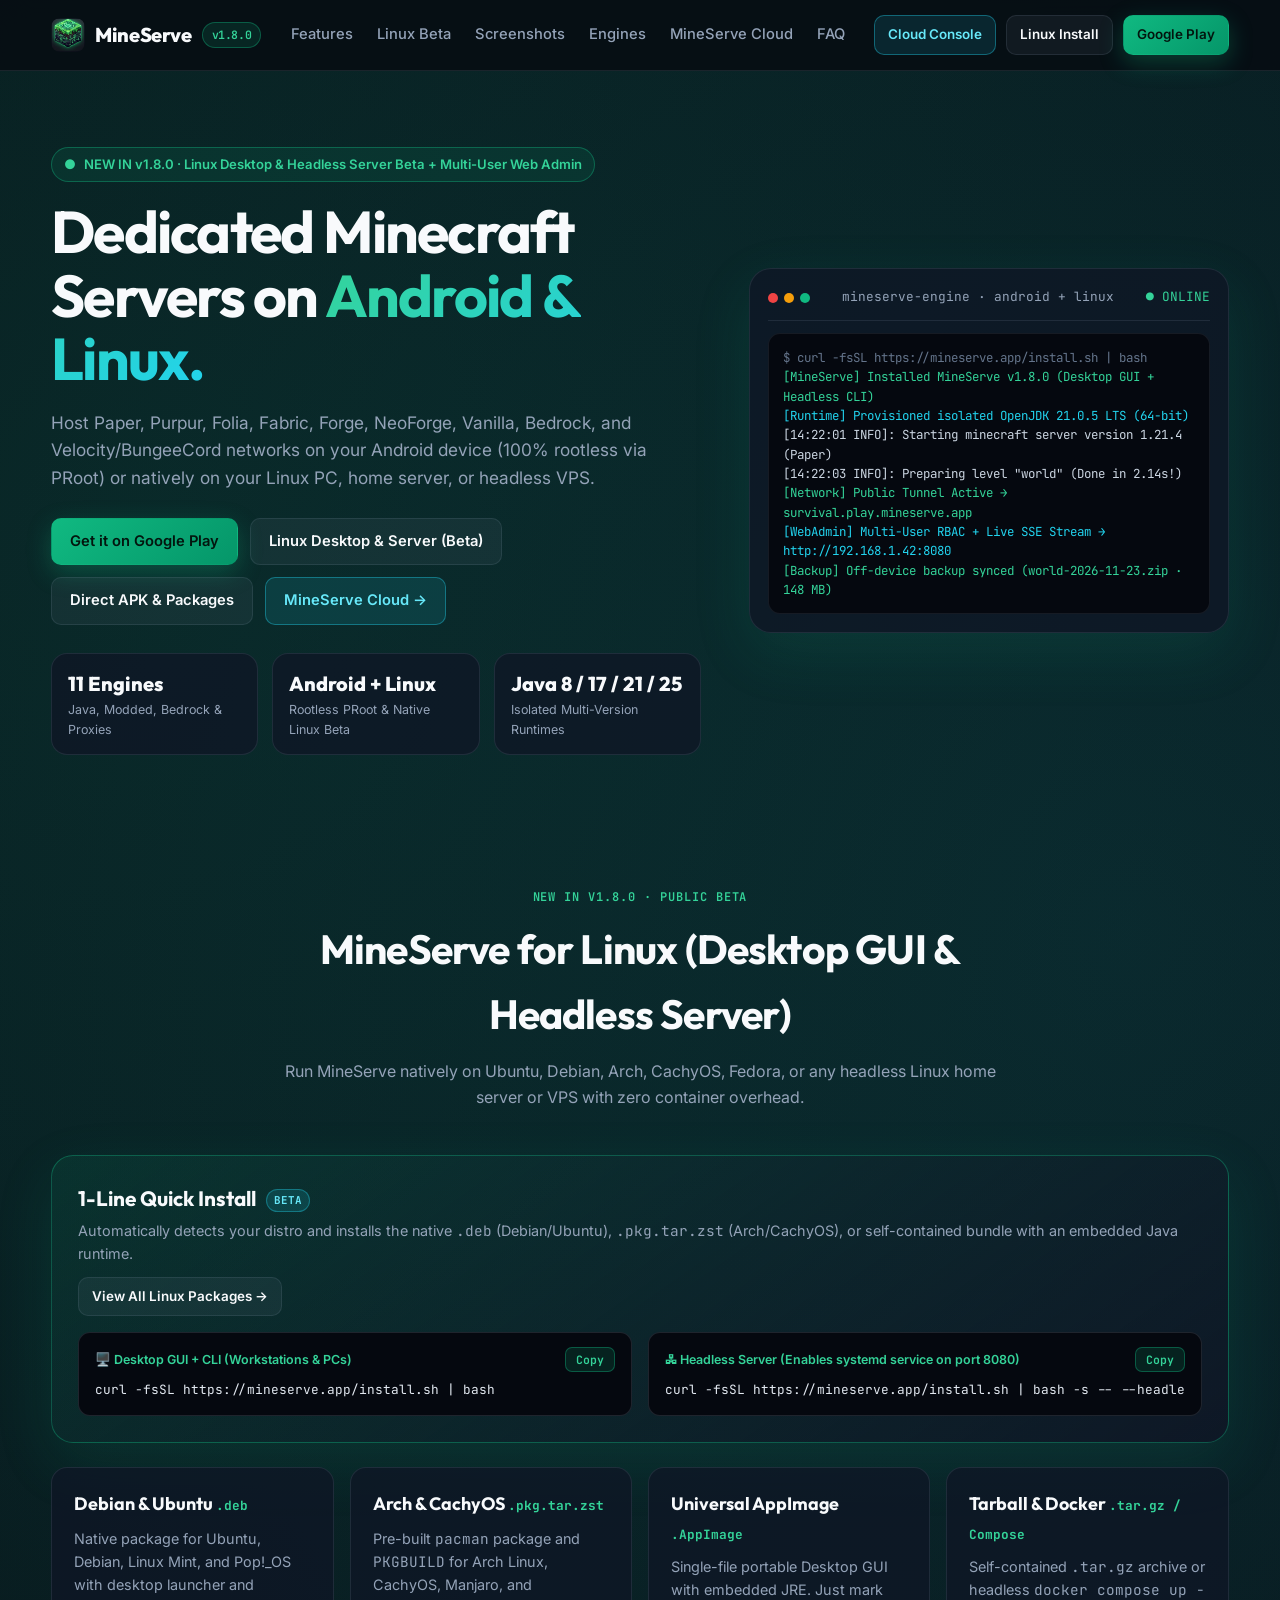
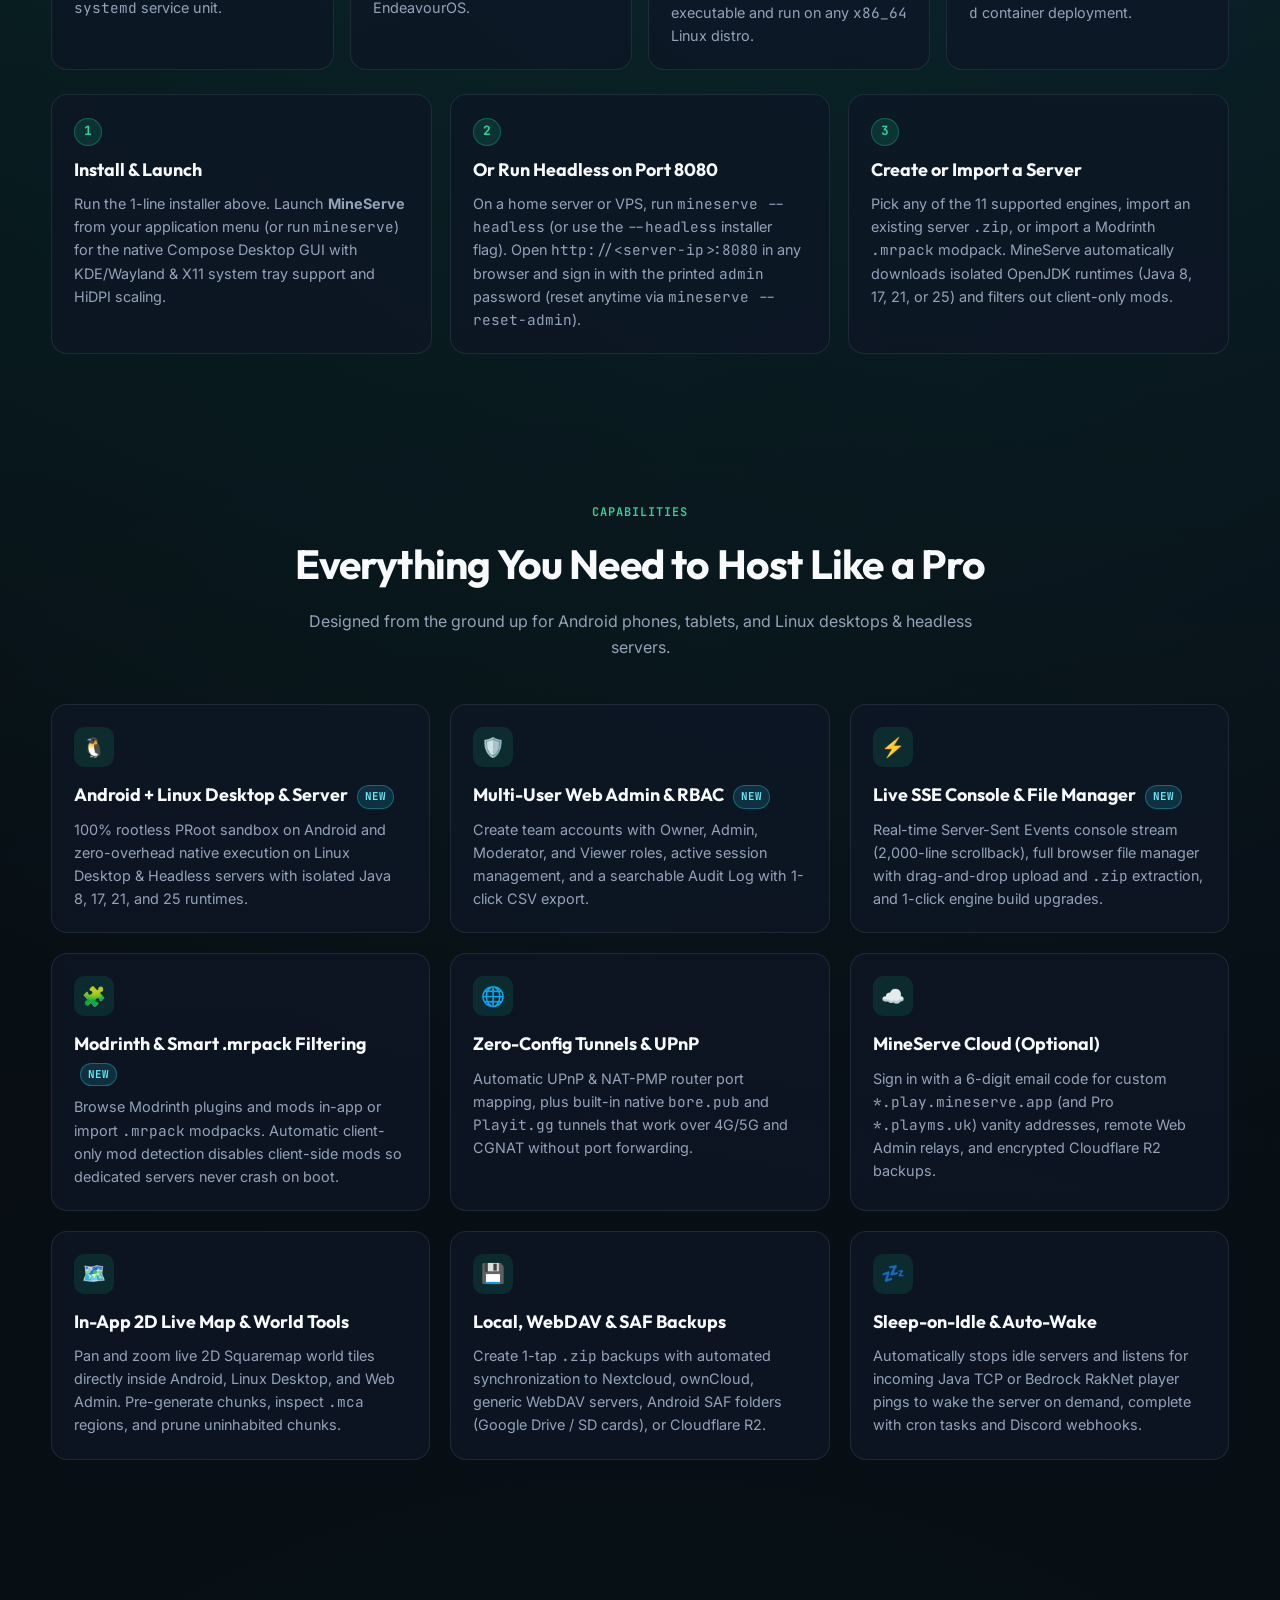
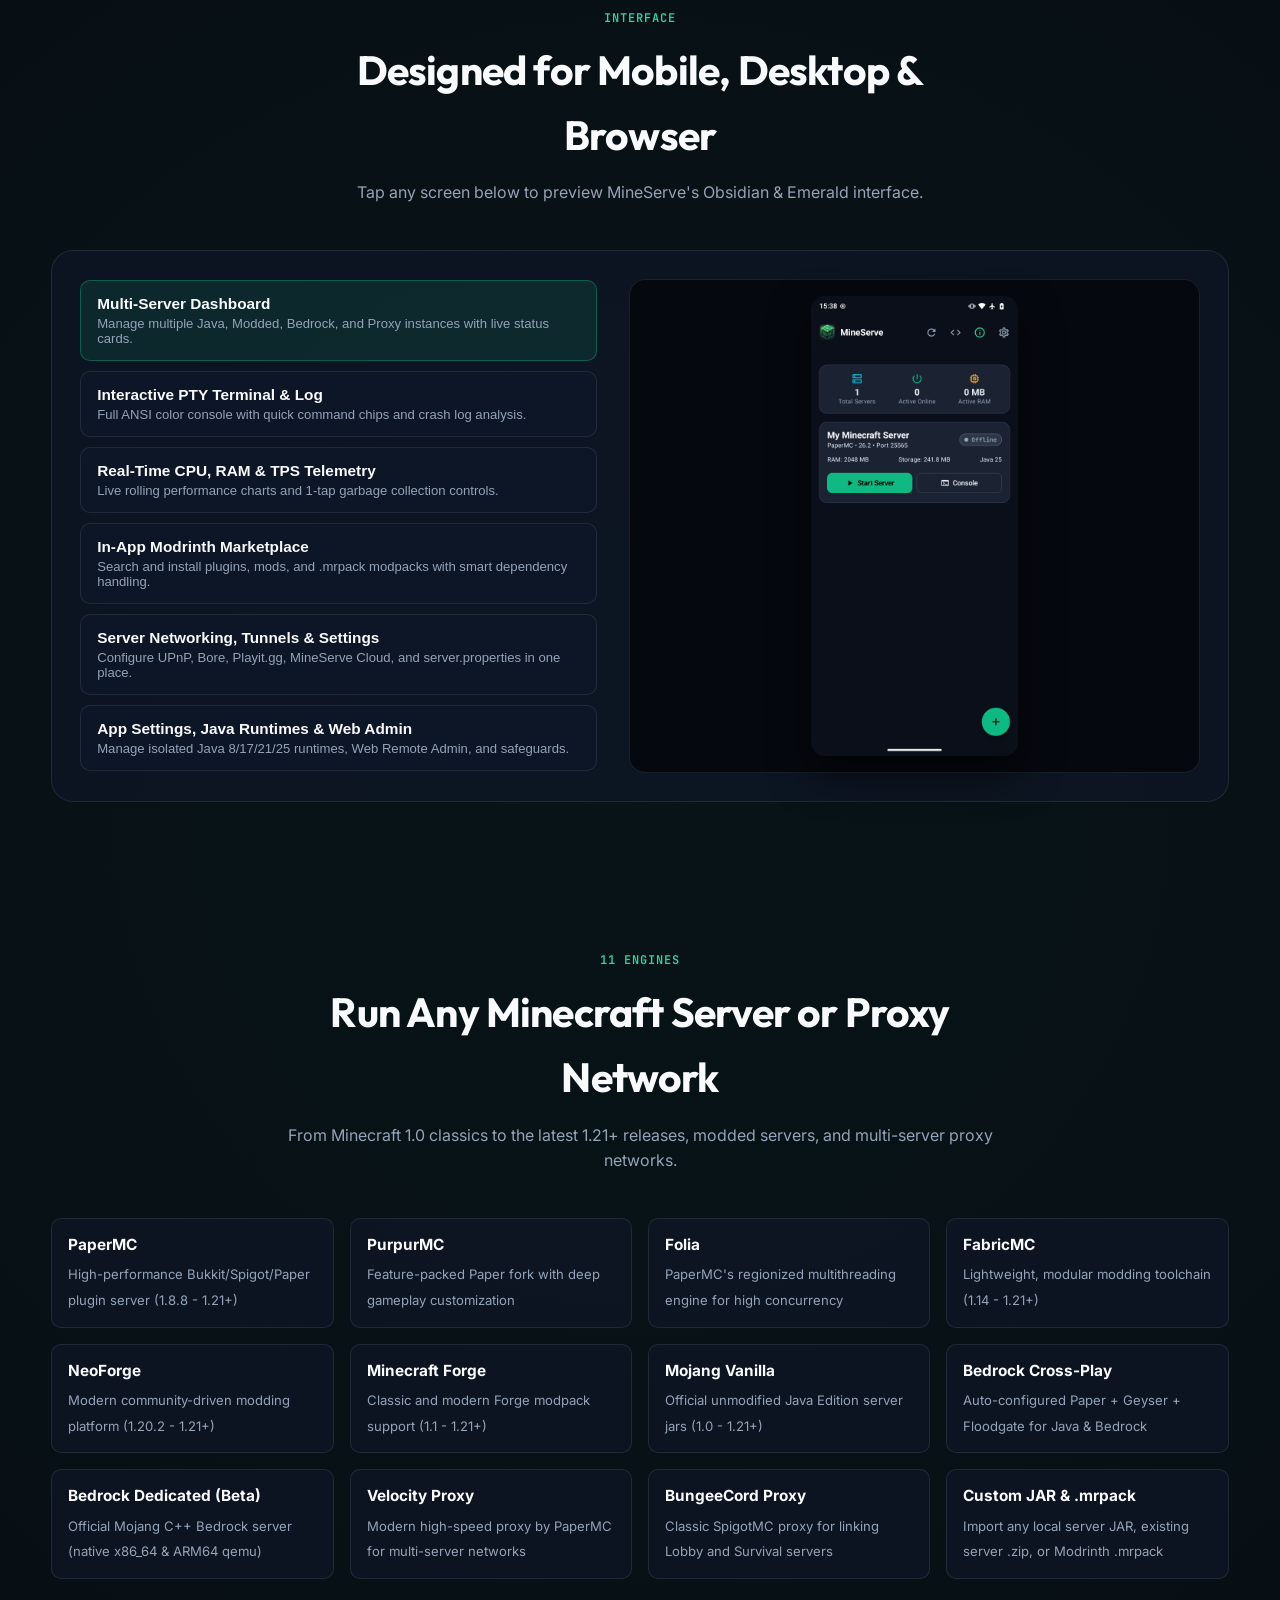
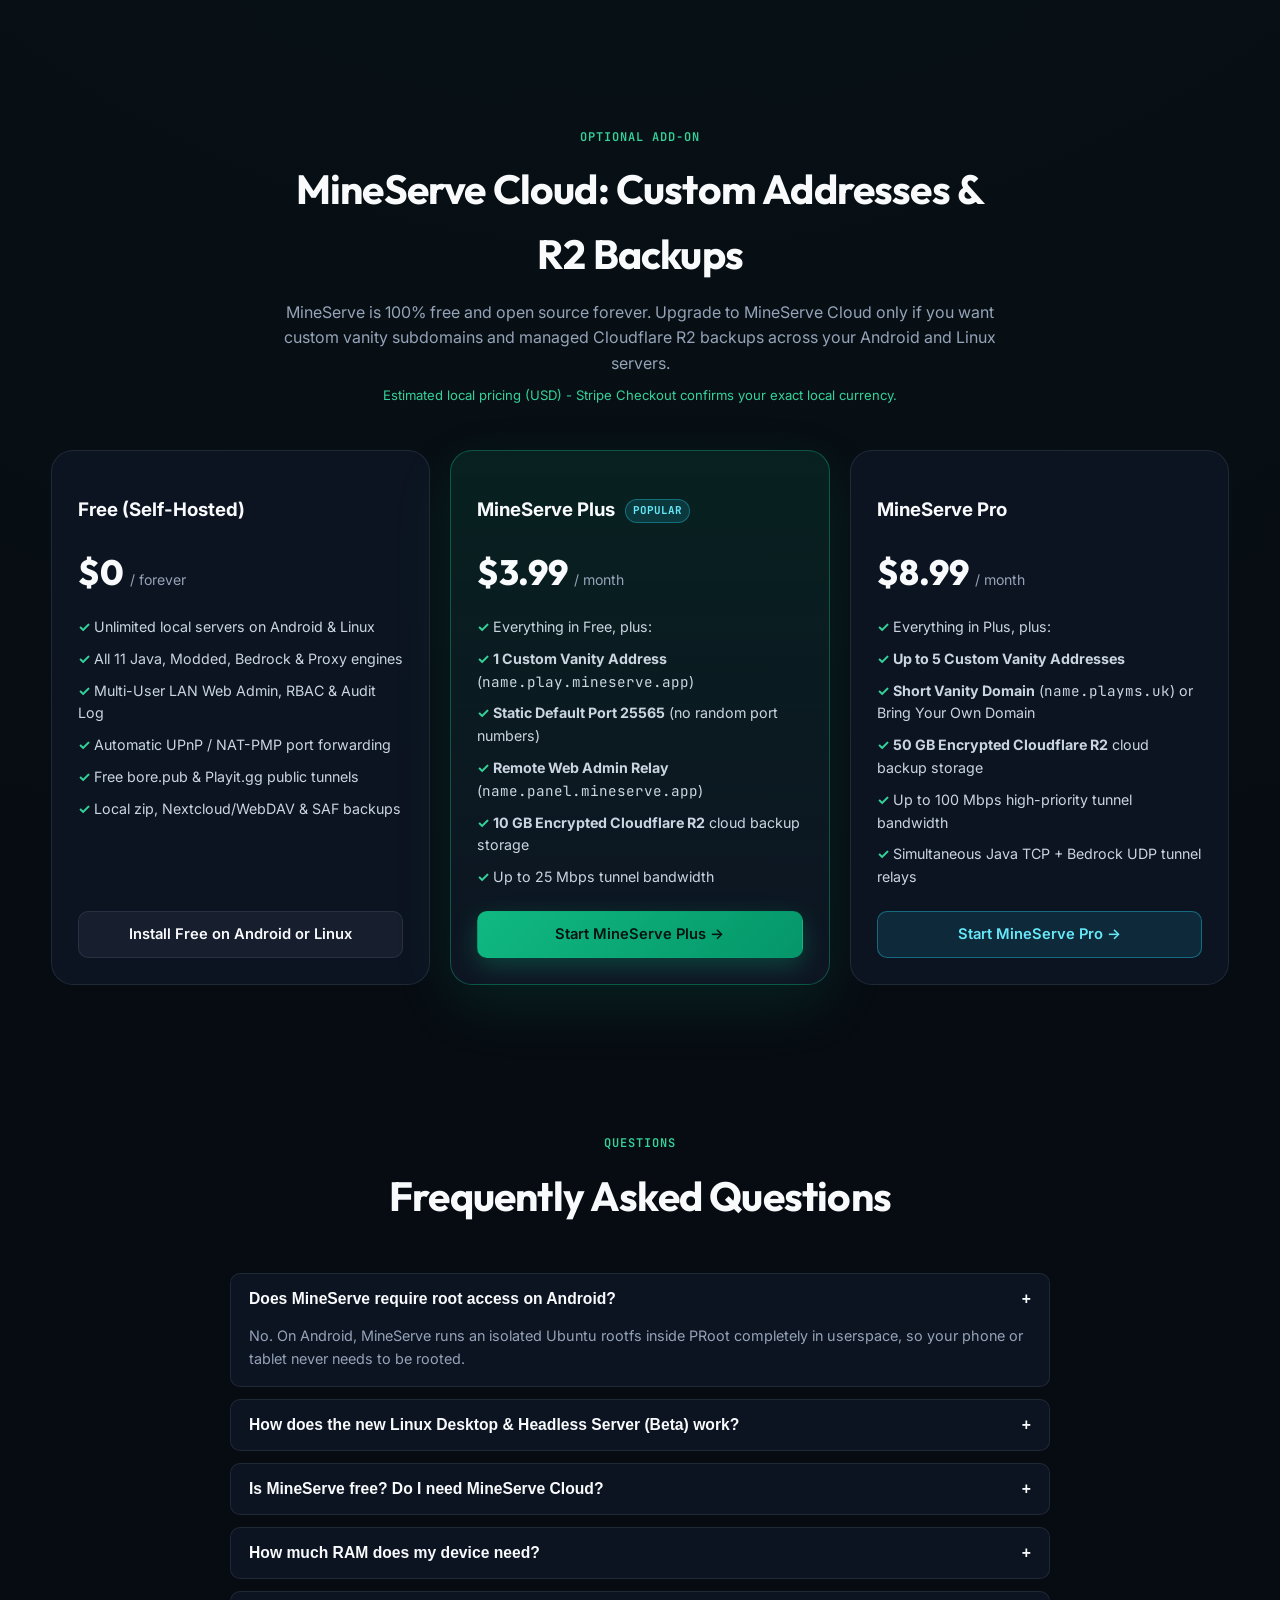
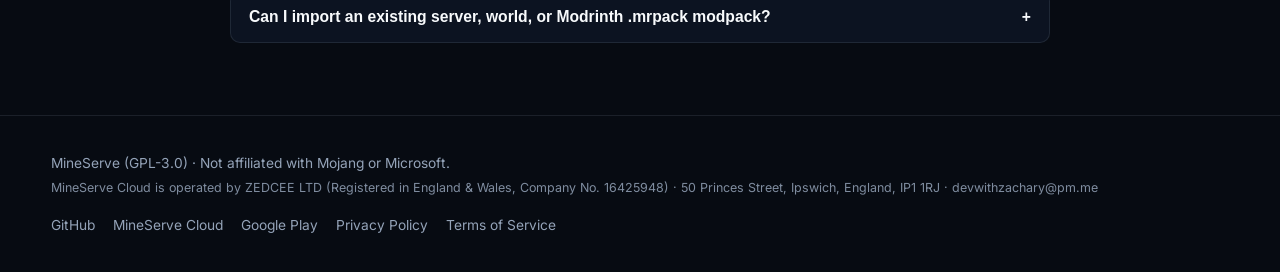
==== commit 0d913552: "fixed screen shots" ====
--- a/index.html
+++ b/index.html
@@ -285,34 +285,34 @@
 
         <div class="showcase-wrap">
           <div class="showcase-tabs">
-            <button class="showcase-tab active" type="button" data-src="assets/screenshots/1.png" data-alt="MineServe Server Dashboard">
+            <button class="showcase-tab active" type="button" data-src="assets/screenshots/dashboard.png" data-alt="MineServe Server Dashboard">
               <strong>Multi-Server Dashboard</strong>
               <span>Manage multiple Java, Modded, Bedrock, and Proxy instances with live status cards.</span>
             </button>
-            <button class="showcase-tab" type="button" data-src="assets/screenshots/2.png" data-alt="Interactive PTY Console">
+            <button class="showcase-tab" type="button" data-src="assets/screenshots/console.png" data-alt="Interactive PTY Console">
               <strong>Interactive PTY Terminal &amp; Log</strong>
               <span>Full ANSI color console with quick command chips and crash log analysis.</span>
             </button>
-            <button class="showcase-tab" type="button" data-src="assets/screenshots/3.png" data-alt="Real-Time Telemetry">
+            <button class="showcase-tab" type="button" data-src="assets/screenshots/server_detail.png" data-alt="Real-Time Telemetry">
               <strong>Real-Time CPU, RAM &amp; TPS Telemetry</strong>
               <span>Live rolling performance charts and 1-tap garbage collection controls.</span>
             </button>
-            <button class="showcase-tab" type="button" data-src="assets/screenshots/5.png" data-alt="Modrinth Plugin and Mod Browser">
+            <button class="showcase-tab" type="button" data-src="assets/screenshots/plugins_search.png" data-alt="Modrinth Plugin and Mod Browser">
               <strong>In-App Modrinth Marketplace</strong>
               <span>Search and install plugins, mods, and .mrpack modpacks with smart dependency handling.</span>
             </button>
-            <button class="showcase-tab" type="button" data-src="assets/screenshots/6.png" data-alt="World Tools and Region Inspector">
-              <strong>World Management &amp; Live Map</strong>
-              <span>Import/export worlds, pre-generate chunks, prune regions, and view live 2D maps.</span>
+            <button class="showcase-tab" type="button" data-src="assets/screenshots/settings_tab.png" data-alt="Server Settings and Networking">
+              <strong>Server Networking, Tunnels &amp; Settings</strong>
+              <span>Configure UPnP, Bore, Playit.gg, MineServe Cloud, and server.properties in one place.</span>
             </button>
-            <button class="showcase-tab" type="button" data-src="assets/screenshots/8.png" data-alt="Automation and Cloud Backups">
-              <strong>Automation, Backups &amp; Web Admin</strong>
-              <span>Cron scheduler, Sleep-on-Idle auto-wake, Discord webhooks, and multi-user Web Admin.</span>
+            <button class="showcase-tab" type="button" data-src="assets/screenshots/settings.png" data-alt="App Settings and Runtime Manager">
+              <strong>App Settings, Java Runtimes &amp; Web Admin</strong>
+              <span>Manage isolated Java 8/17/21/25 runtimes, Web Remote Admin, and safeguards.</span>
             </button>
           </div>
 
           <div class="showcase-stage">
-            <img id="showcase-img" src="assets/screenshots/1.png" alt="MineServe Server Dashboard" />
+            <img id="showcase-img" src="assets/screenshots/dashboard.png" alt="MineServe Server Dashboard" />
           </div>
         </div>
       </div>
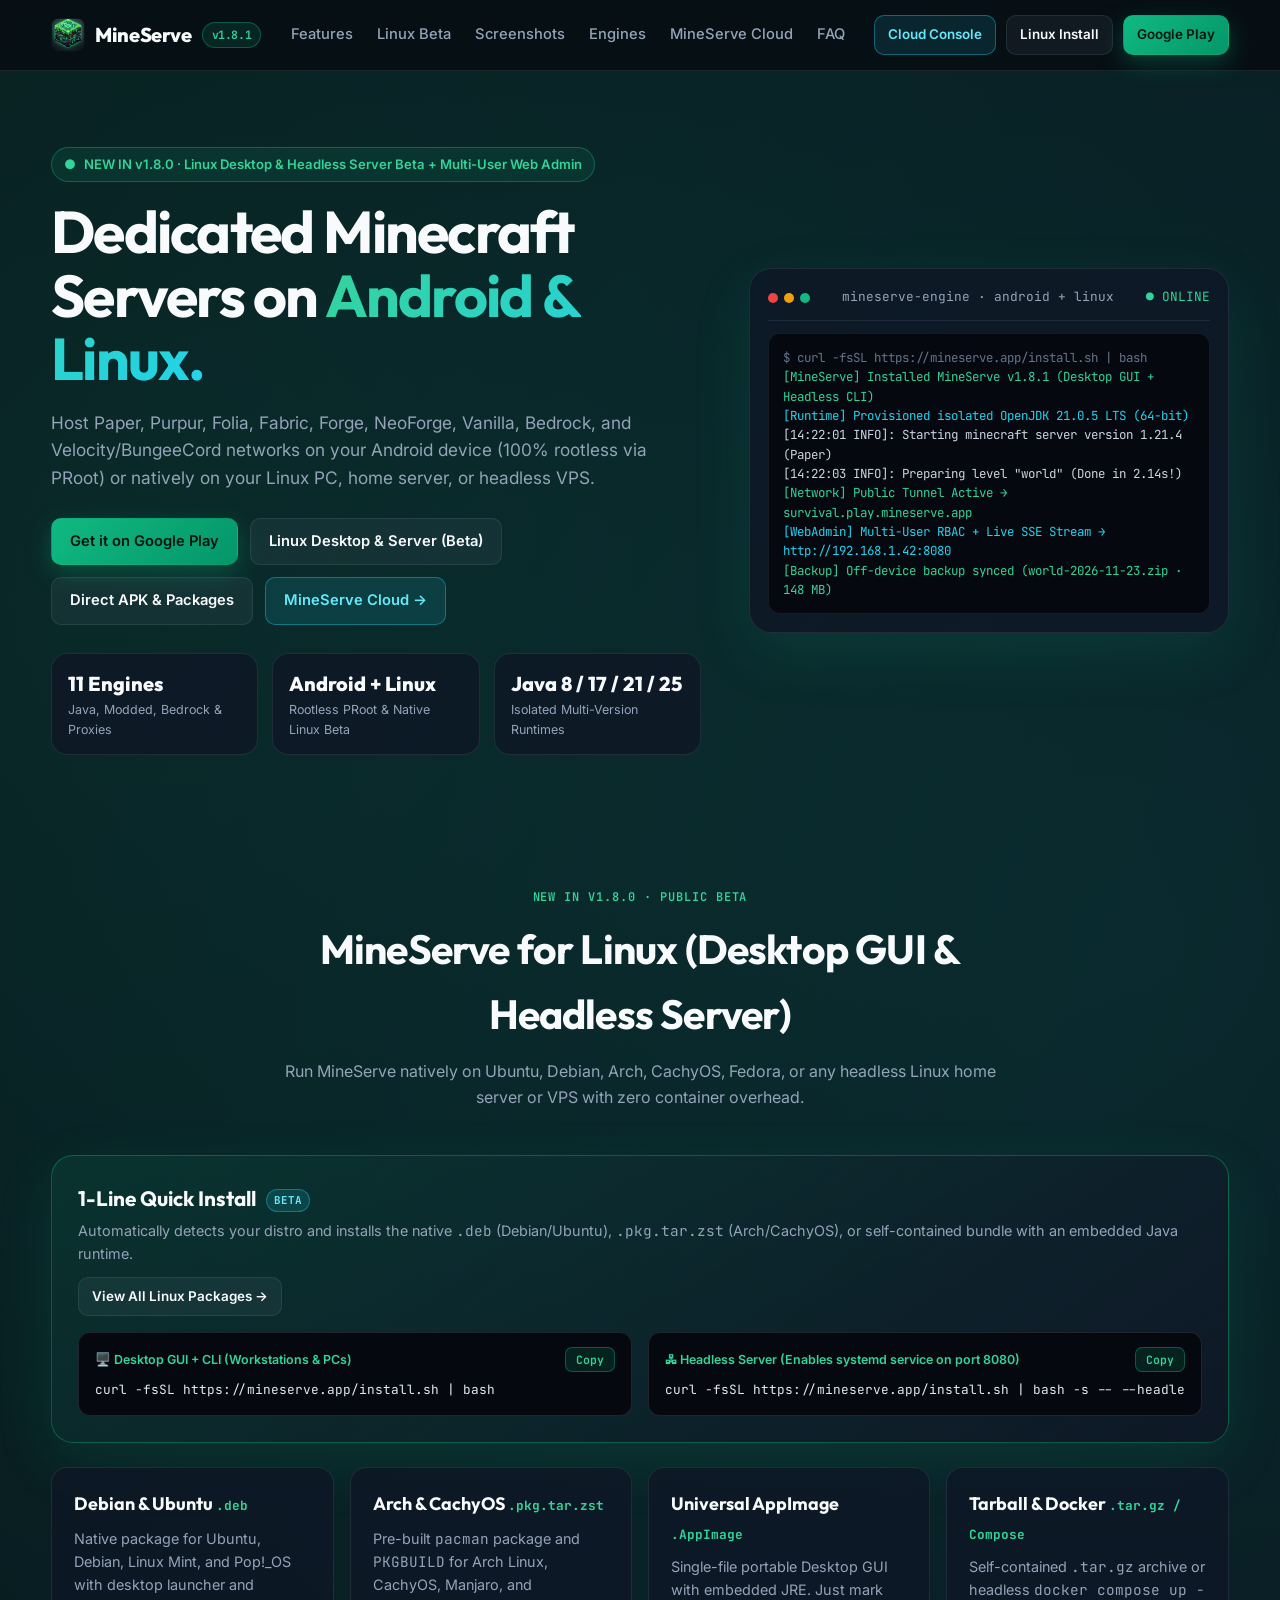
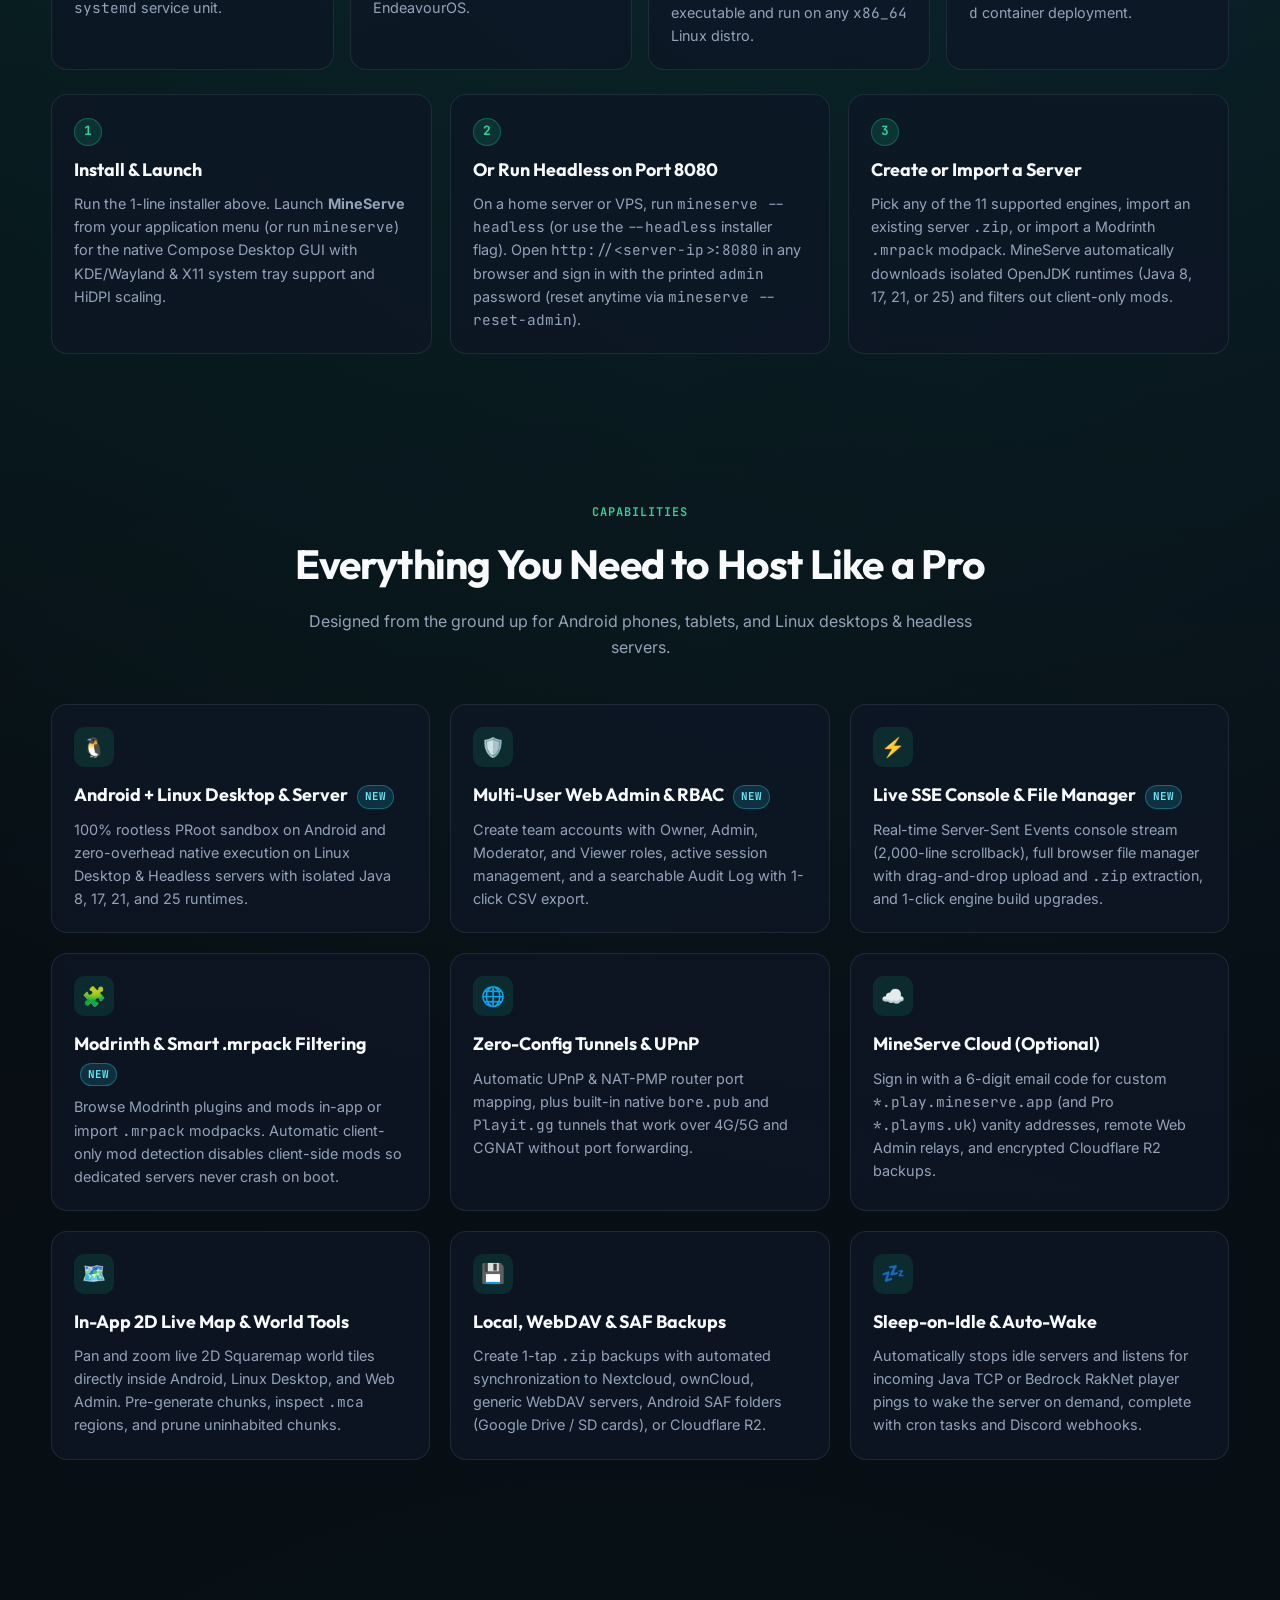
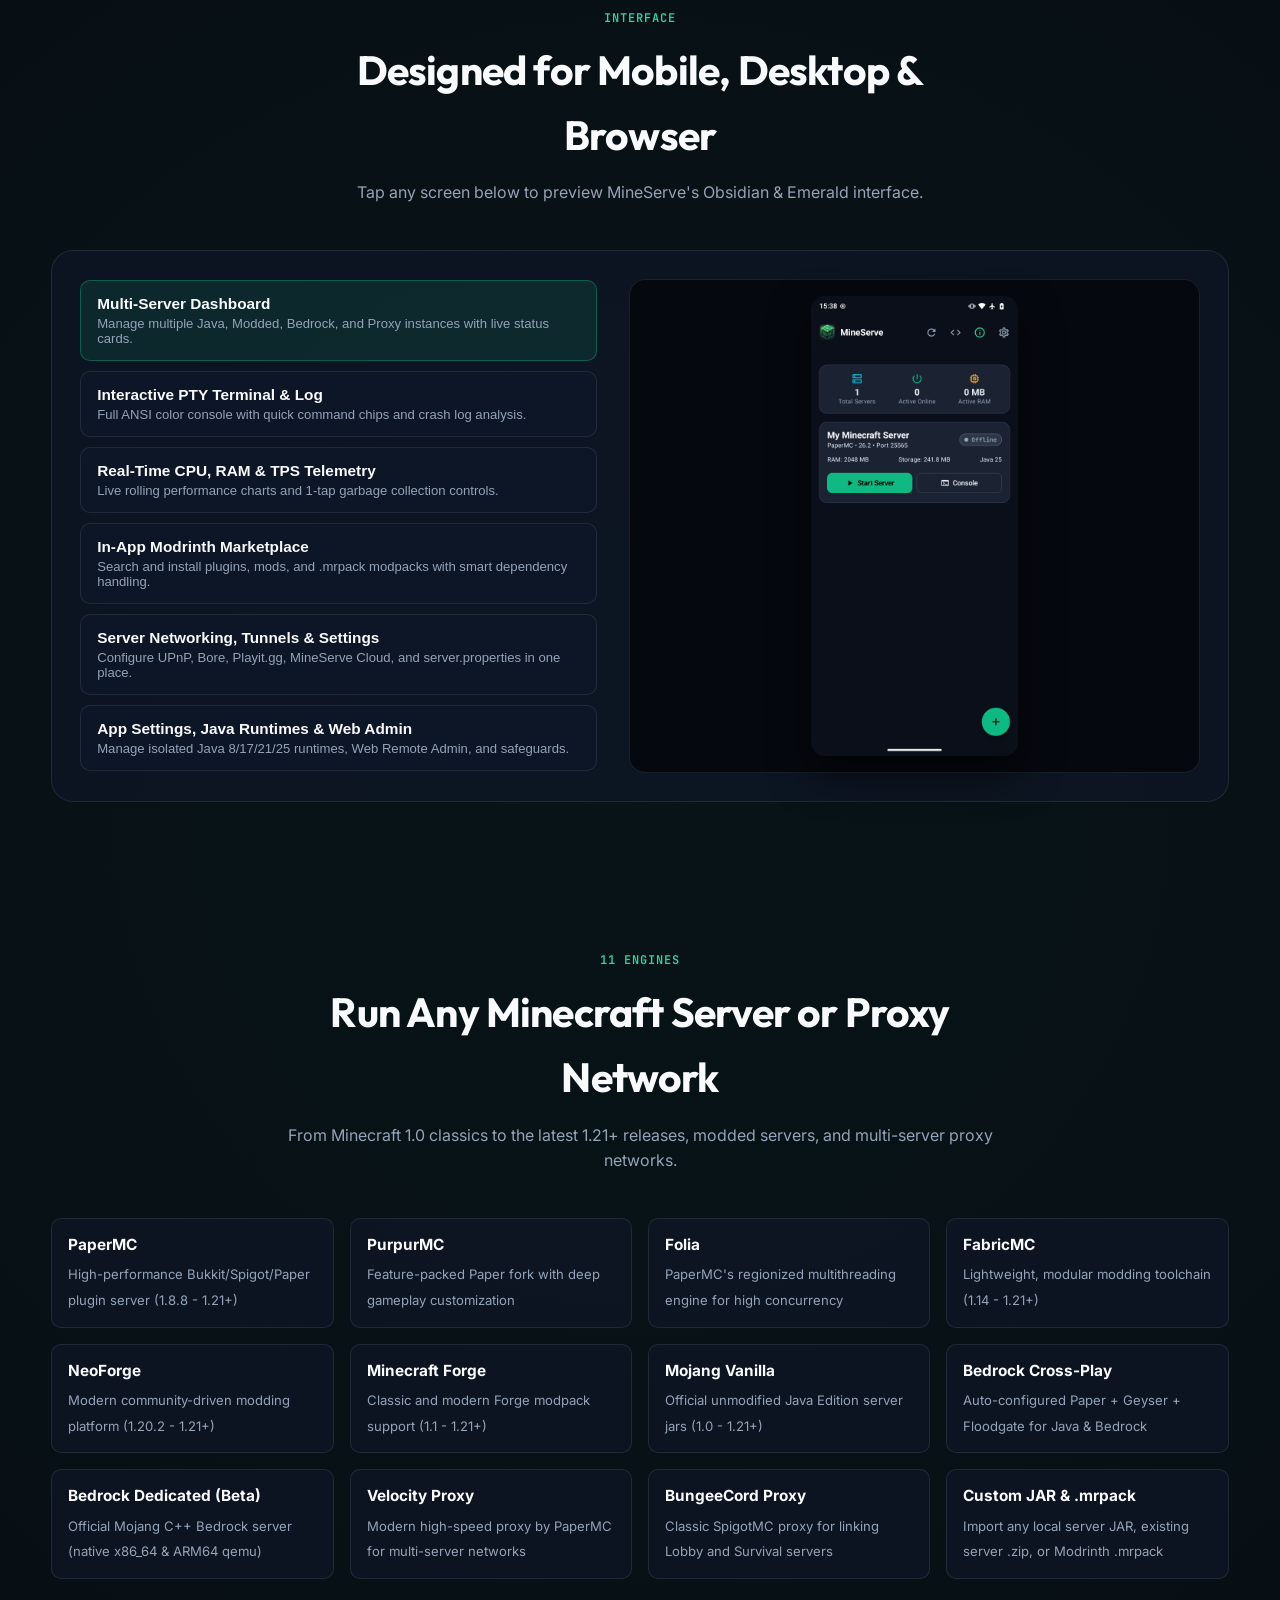
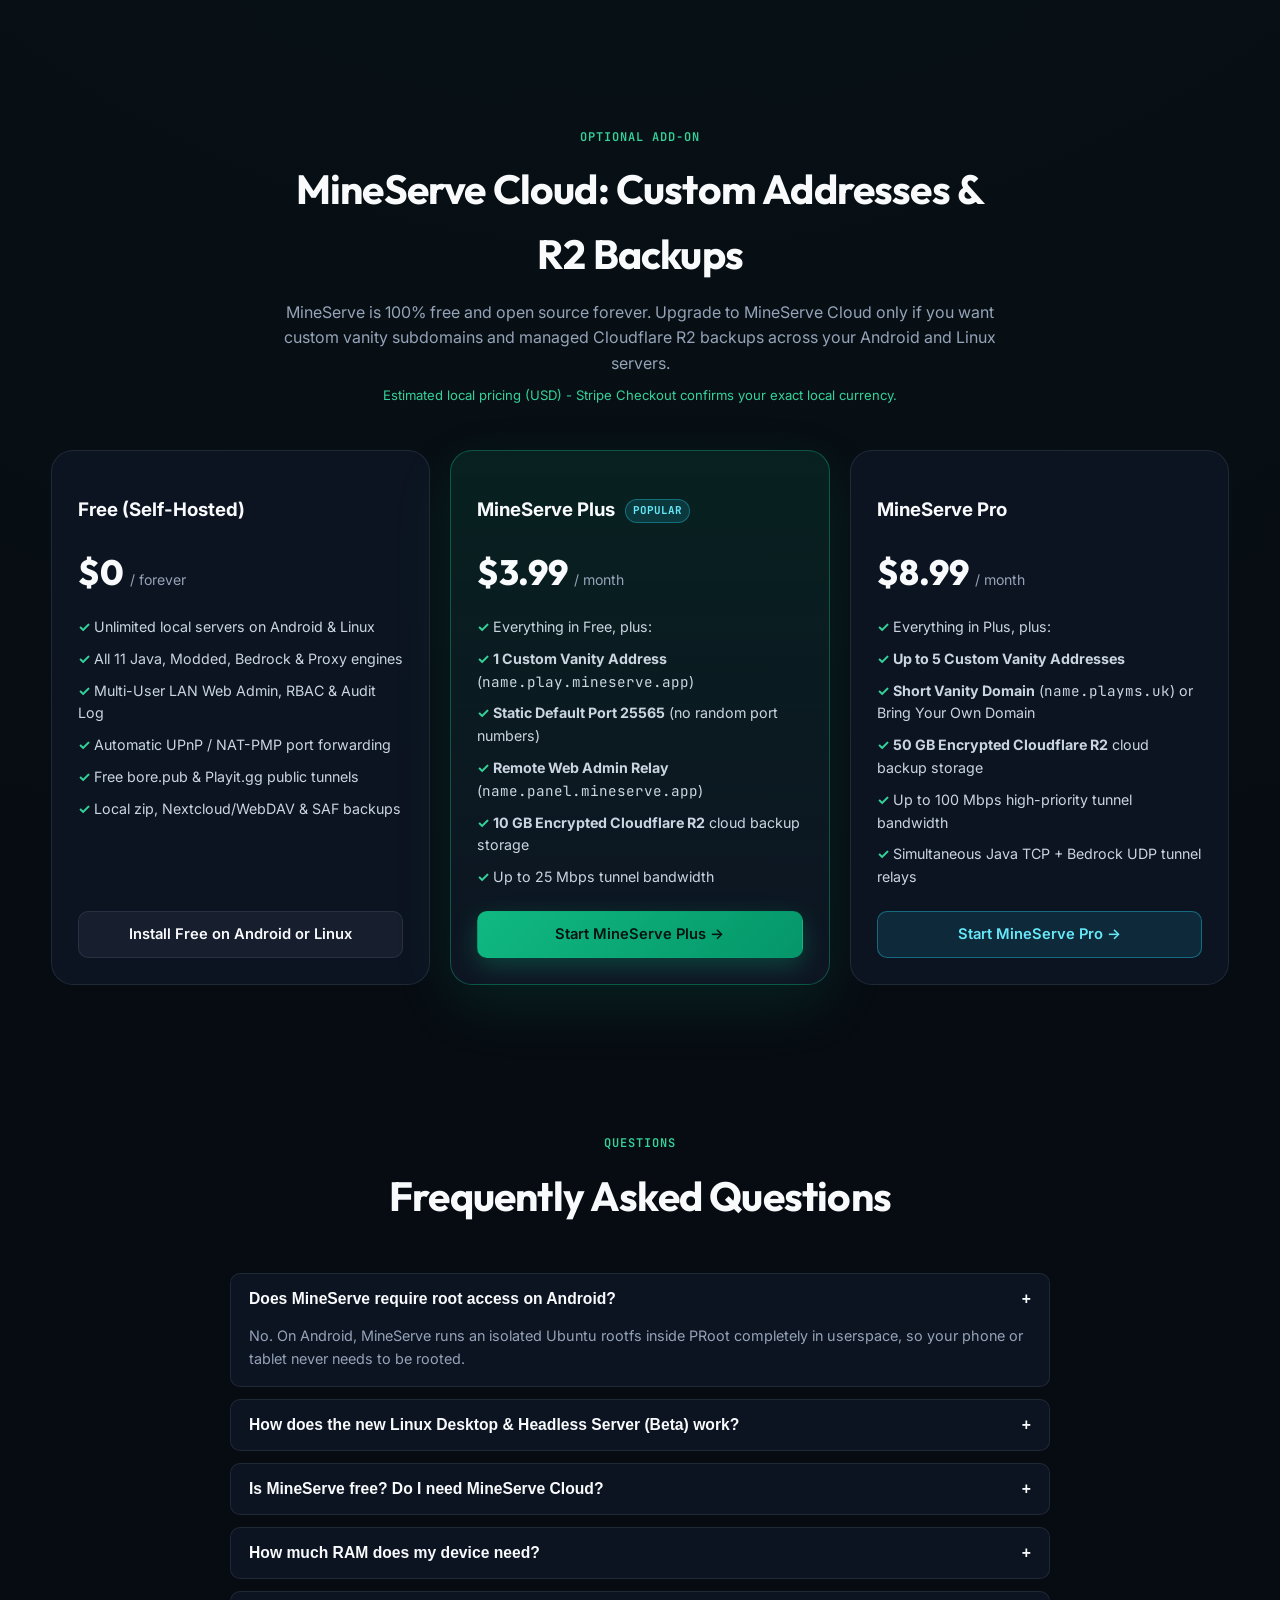
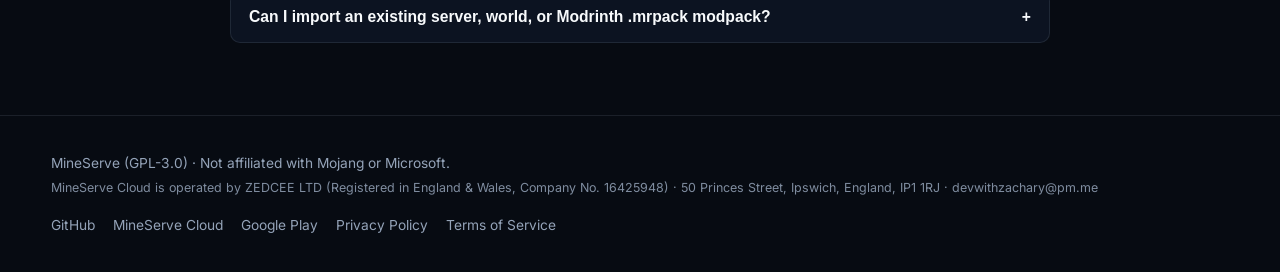
==== commit df859b5c: "Update website and installer for v1.8.1" ====
--- a/index.html
+++ b/index.html
@@ -29,7 +29,7 @@
       <a href="#" class="brand">
         <img src="assets/logo.png" alt="MineServe Logo" />
         <span>MineServe</span>
-        <span class="version-pill">v1.8.0</span>
+        <span class="version-pill">v1.8.1</span>
       </a>
 
       <button id="mobile-menu-btn" class="mobile-menu-btn" type="button" aria-label="Toggle Menu" aria-expanded="false">☰</button>
@@ -113,7 +113,7 @@
           </div>
           <div class="terminal-lines">
             <div class="t-dim">$ curl -fsSL https://mineserve.app/install.sh | bash</div>
-            <div class="t-ok">[MineServe] Installed MineServe v1.8.0 (Desktop GUI + Headless CLI)</div>
+            <div class="t-ok">[MineServe] Installed MineServe v1.8.1 (Desktop GUI + Headless CLI)</div>
             <div class="t-cyan">[Runtime] Provisioned isolated OpenJDK 21.0.5 LTS (64-bit)</div>
             <div>[14:22:01 INFO]: Starting minecraft server version 1.21.4 (Paper)</div>
             <div>[14:22:03 INFO]: Preparing level "world" (Done in 2.14s!)</div>
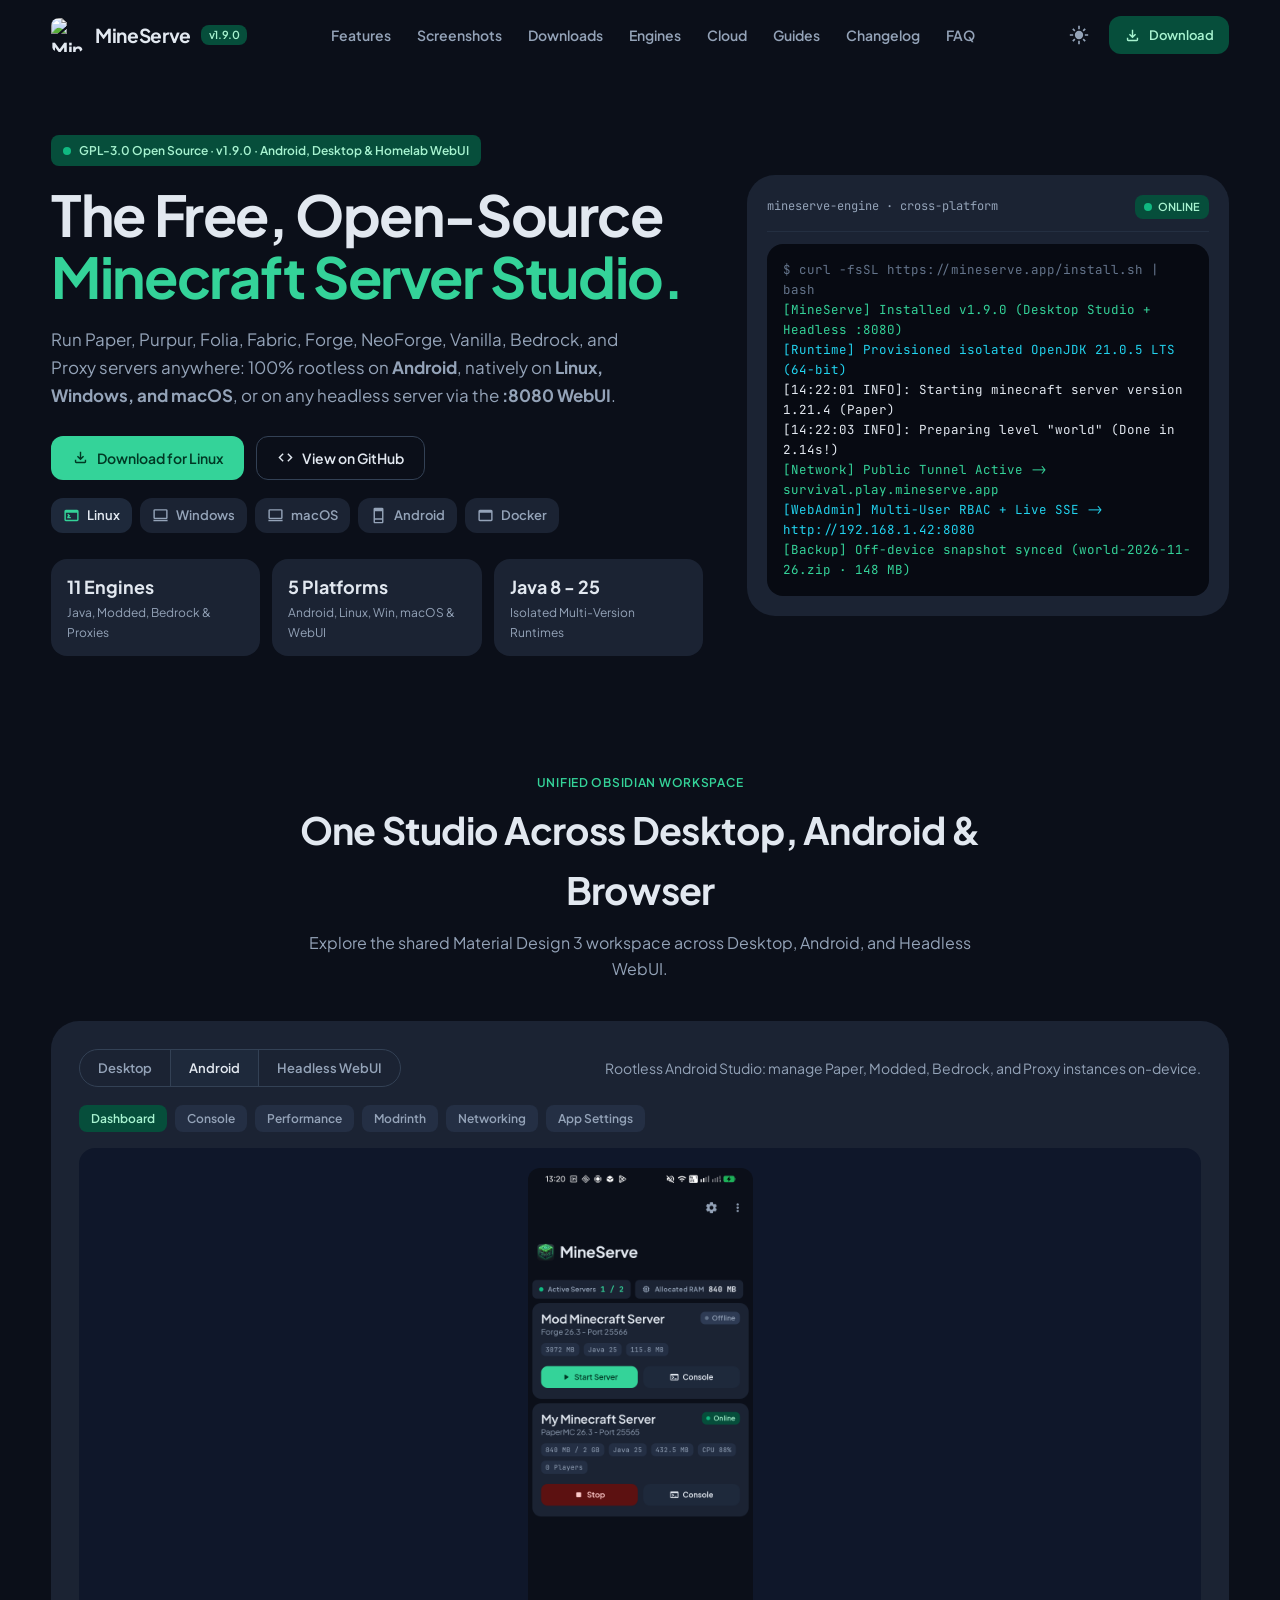
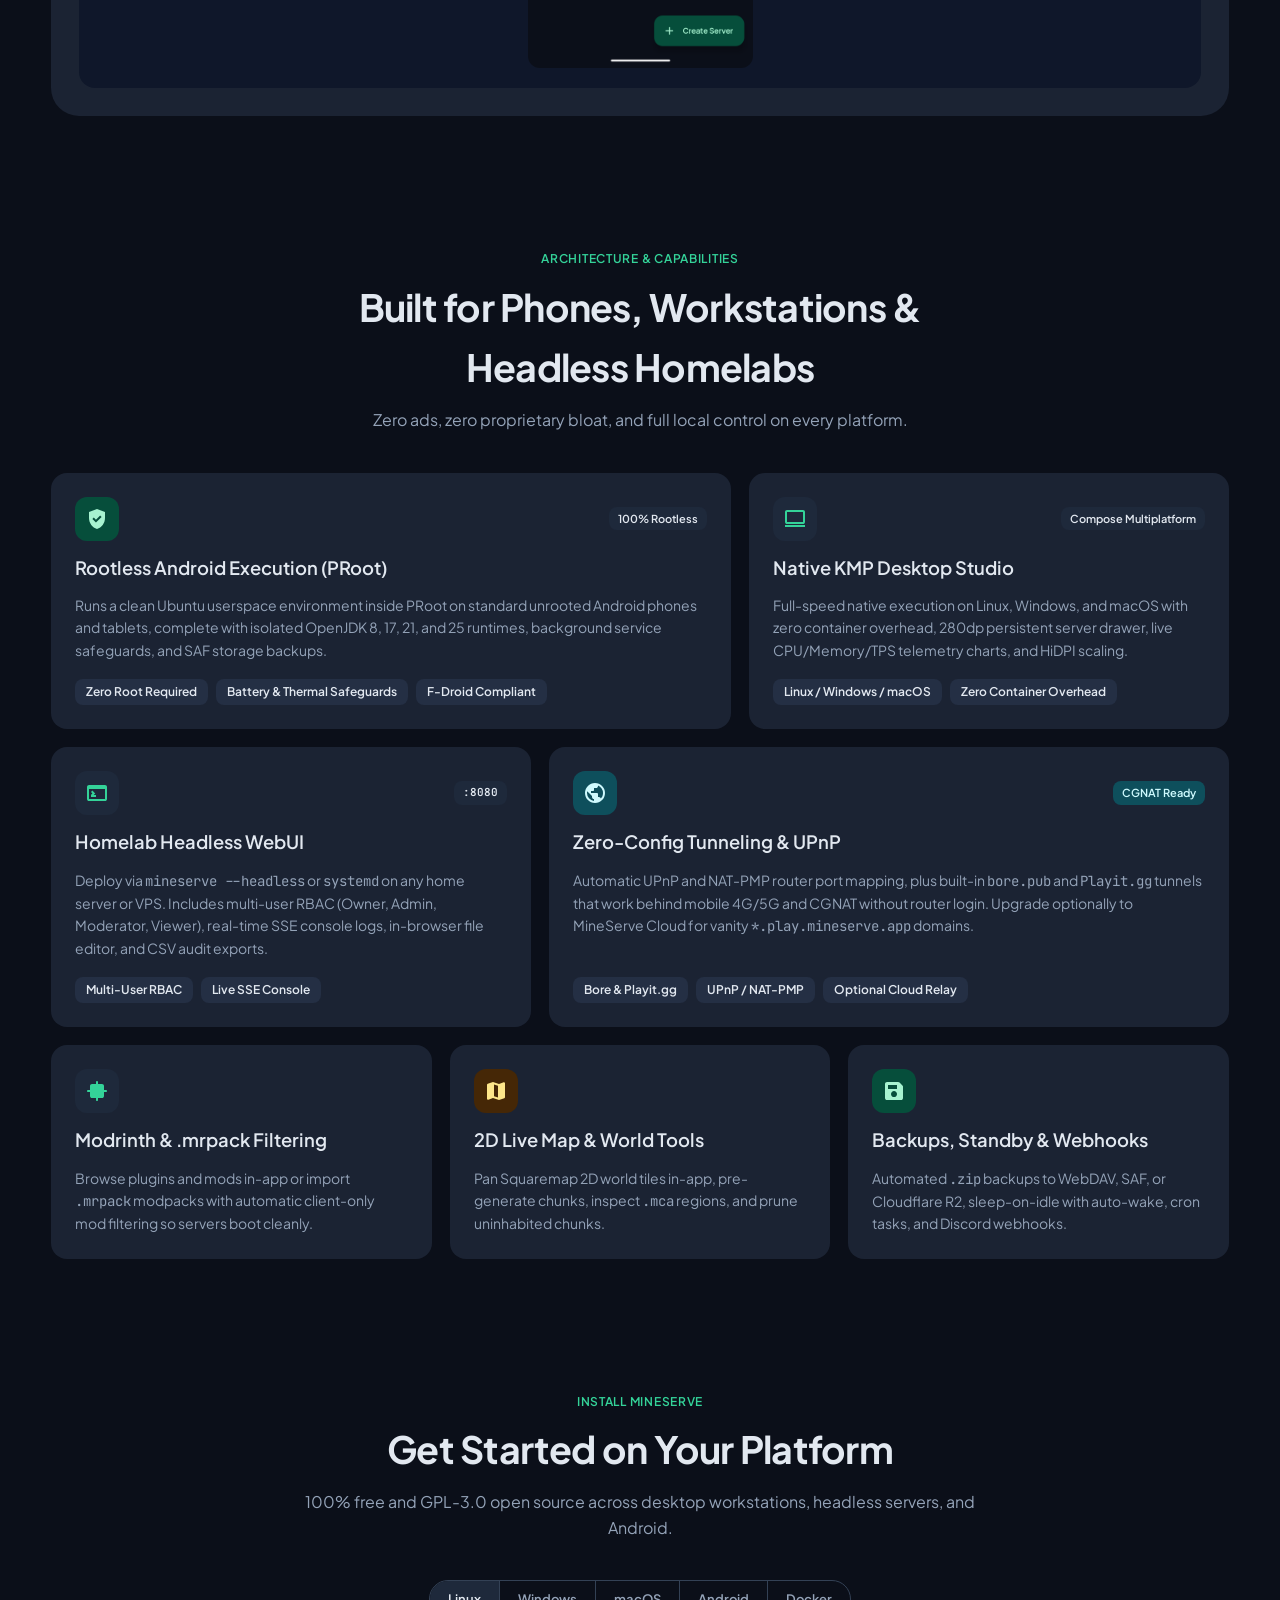
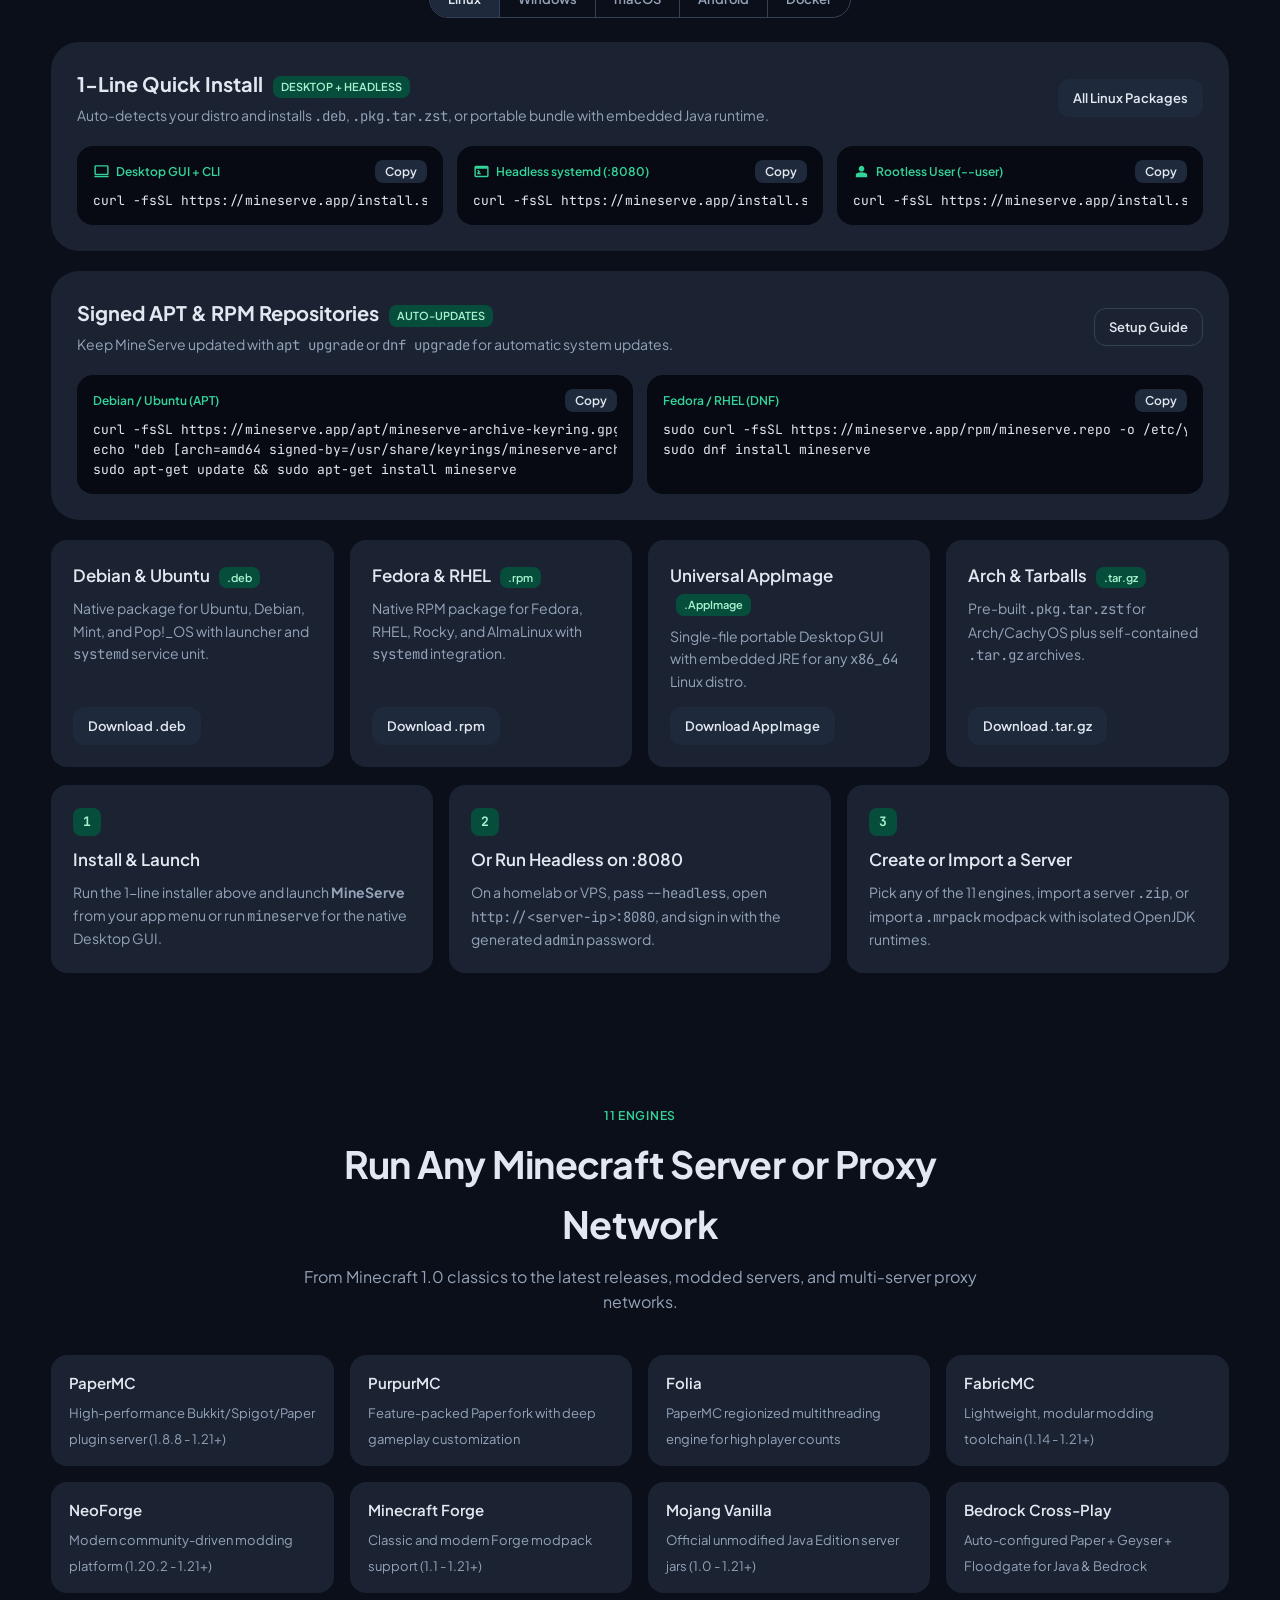
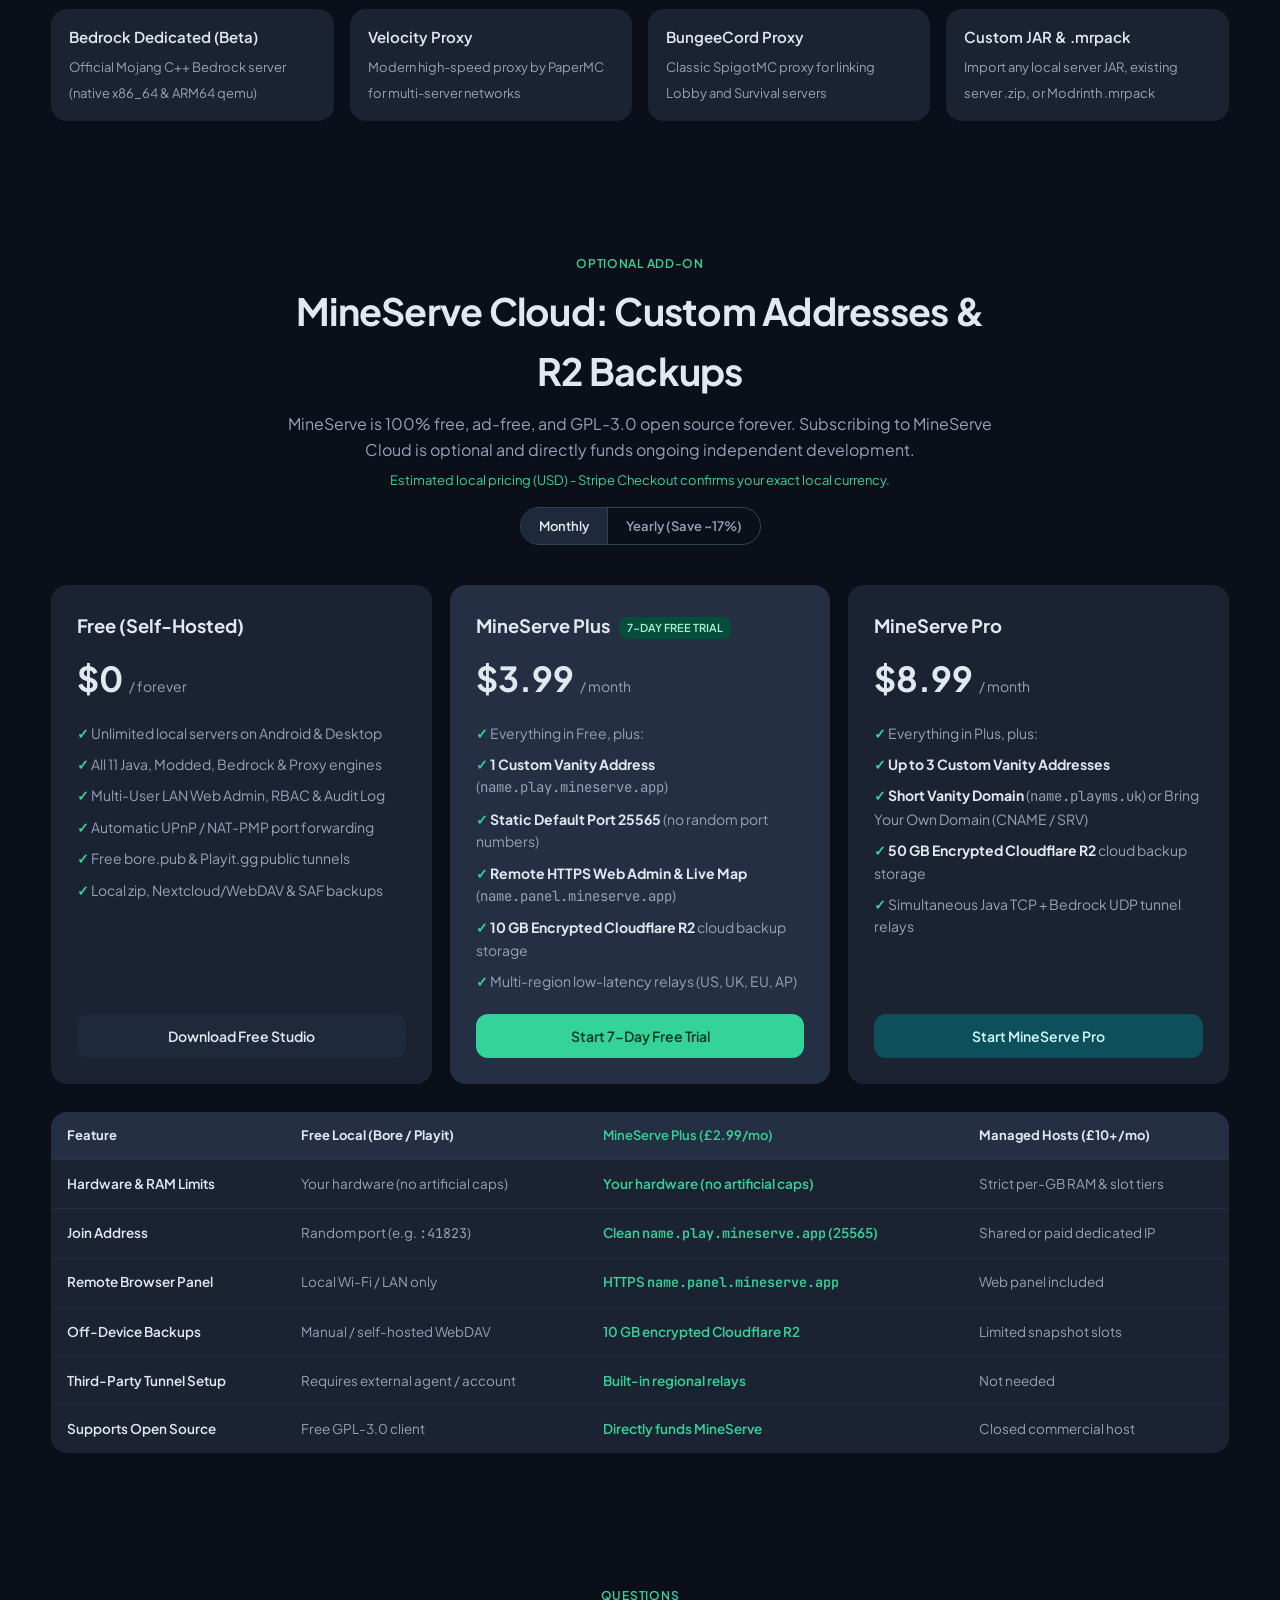
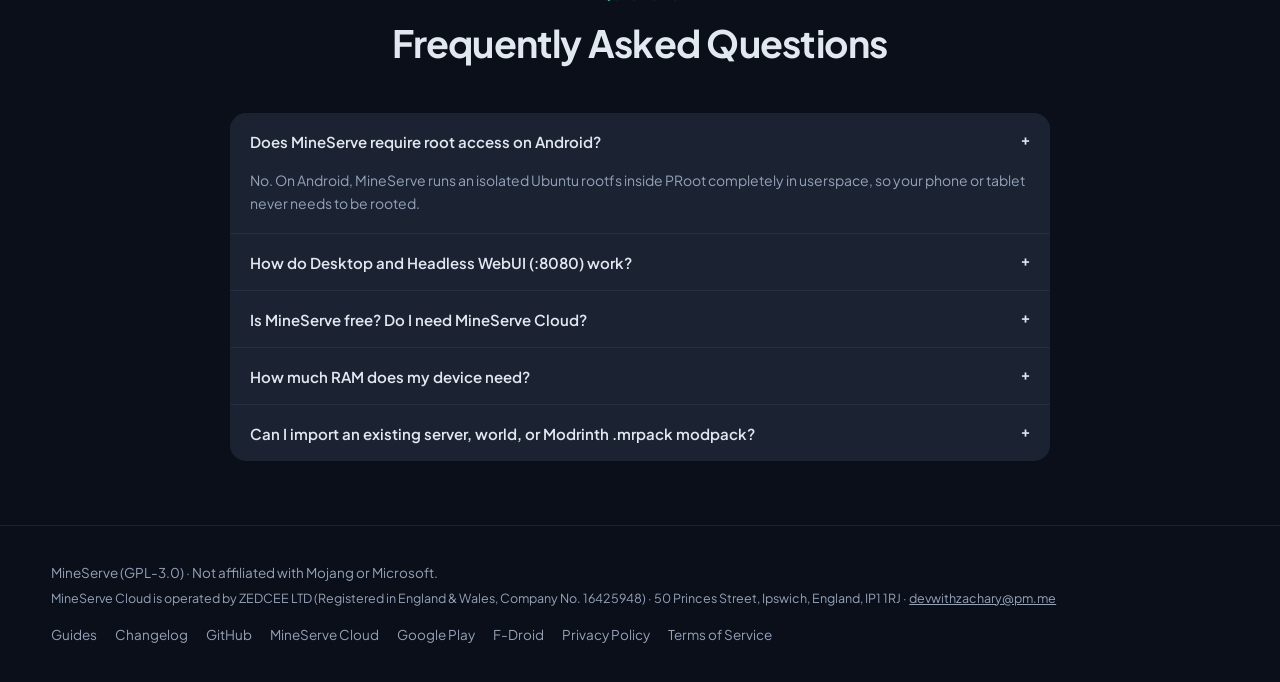
==== commit 8095bc52: "Release v1.9.0 website updates" ====
--- a/index.html
+++ b/index.html
@@ -1,52 +1,90 @@
 <!DOCTYPE html>
-<html lang="en">
+<html lang="en" data-theme="dark">
 
 <head>
   <meta charset="UTF-8" />
   <meta name="viewport" content="width=device-width, initial-scale=1.0" />
-  <title>MineServe - Dedicated Minecraft Server Hosting on Android &amp; Linux</title>
+  <title>MineServe - Open-Source Minecraft Server Studio (Android, Desktop &amp; WebUI)</title>
   <meta name="description"
-    content="Run full-featured Minecraft Java, Bedrock &amp; Proxy servers on Android (100% rootless) and Linux Desktop &amp; Headless Servers (Beta). Built-in multi-user Web Admin, Bore/Playit tunnels, and optional MineServe Cloud." />
-  <meta property="og:title" content="MineServe - Minecraft Server Hosting on Android &amp; Linux" />
+    content="MineServe is a free, GPL-3.0 open-source Minecraft server studio across Android (100% rootless), Linux, Windows, macOS, and Headless WebUI (:8080)." />
+
+  <!-- OpenGraph / Social Card (Centralized 1200x630 PNG Brand Asset Slot: assets/og-cover.png) -->
+  <meta property="og:title" content="MineServe - Open-Source Minecraft Server Studio" />
   <meta property="og:description"
-    content="Host Paper, Purpur, Folia, Fabric, Forge, NeoForge, Vanilla, Bedrock, Velocity &amp; BungeeCord servers on Android and Linux." />
+    content="Host Paper, Purpur, Folia, Fabric, Forge, NeoForge, Vanilla, Bedrock, and Proxy servers on rootless Android, Desktop, and Headless WebUI." />
   <meta property="og:type" content="website" />
   <meta property="og:url" content="https://mineserve.app" />
-  <meta property="og:image" content="https://mineserve.app/assets/logo.png" />
-  <link rel="icon" type="image/png" href="assets/logo.png" />
+  <meta property="og:image" content="https://mineserve.app/assets/og-cover.png" />
+  <meta property="og:image:width" content="1200" />
+  <meta property="og:image:height" content="630" />
+  <meta name="twitter:card" content="summary_large_image" />
+  <meta name="twitter:image" content="https://mineserve.app/assets/og-cover.png" />
+
+  <!-- Centralized Favicon & App Icon Slots (Human-made assets: assets/logo.svg, assets/favicon.png, assets/logo.png) -->
+  <link rel="icon" type="image/svg+xml" href="assets/logo.svg" />
+  <link rel="icon" type="image/png" href="assets/favicon.png" />
+  <link rel="apple-touch-icon" href="assets/logo.png" />
+
   <link rel="preconnect" href="https://fonts.googleapis.com" />
   <link rel="preconnect" href="https://fonts.gstatic.com" crossorigin />
   <link
-    href="https://fonts.googleapis.com/css2?family=Inter:wght@400;500;600;700&family=JetBrains+Mono:wght@400;500;600&family=Outfit:wght@700;800&display=swap"
+    href="https://fonts.googleapis.com/css2?family=JetBrains+Mono:wght@400;500;600;700&family=Plus+Jakarta+Sans:wght@400;500;600;700;800&display=swap"
     rel="stylesheet" />
+
+  <link rel="stylesheet" href="css/mineserve-m3-tokens.css" />
   <link rel="stylesheet" href="css/style.css" />
+
+  <script defer src="https://stats.devwithzachary.com/stats"
+    data-website-id="0f927c80-a65d-484a-ac6d-f5de10c83bec"
+    data-domains="mineserve.app"></script>
+
+  <script>
+    (function () {
+      try {
+        var saved = localStorage.getItem("mineserve_web_theme");
+        if (saved === "light" || saved === "dark") {
+          document.documentElement.dataset.theme = saved;
+        }
+      } catch (_) {}
+    })();
+  </script>
 </head>
 
 <body>
-  <!-- Top Navigation -->
-  <header class="site-header">
+  <!-- Sticky Material 3 Top App Bar -->
+  <header id="site-header" class="site-header">
     <div id="nav-inner" class="container nav-inner">
       <a href="#" class="brand">
-        <img src="assets/logo.png" alt="MineServe Logo" />
+        <!-- Centralized Master Vector Logo Slot: assets/logo.svg (with raster fallback assets/logo.png) -->
+        <img src="assets/logo.svg" data-fallback-src="assets/logo.png" alt="MineServe Logo" width="34" height="34" />
         <span>MineServe</span>
-        <span class="version-pill">v1.8.1</span>
+        <span class="version-pill">v1.9.0</span>
       </a>
 
-      <button id="mobile-menu-btn" class="mobile-menu-btn" type="button" aria-label="Toggle Menu" aria-expanded="false">☰</button>
-
-      <nav class="nav-links">
+      <button id="mobile-menu-btn" class="icon-btn mobile-menu-btn" type="button" aria-label="Toggle Menu" aria-expanded="false">
+        <svg class="ms-icon" viewBox="0 0 24 24" aria-hidden="true"><path d="M3 18v-2h18v2zm0-5v-2h18v2zm0-5V6h18v2z"/></svg>
+      </button>
+
+      <nav class="nav-links" aria-label="Primary Navigation">
         <a href="#features">Features</a>
-        <a href="#linux">Linux Beta</a>
         <a href="#screenshots">Screenshots</a>
+        <a href="#download">Downloads</a>
         <a href="#engines">Engines</a>
-        <a href="#cloud">MineServe Cloud</a>
+        <a href="#cloud">Cloud</a>
+        <a href="guides.html">Guides</a>
+        <a href="changelog.html">Changelog</a>
         <a href="#faq">FAQ</a>
       </nav>
 
       <div class="nav-actions">
-        <a href="https://cloud.mineserve.app" target="_blank" rel="noopener noreferrer" class="btn btn-cloud btn-sm">Cloud Console</a>
-        <a href="#linux" class="btn btn-secondary btn-sm">Linux Install</a>
-        <a href="https://play.google.com/store/apps/details?id=com.devwithzachary.mineserve" target="_blank" rel="noopener noreferrer" class="btn btn-primary btn-sm">Google Play</a>
+        <button id="theme-toggle-btn" class="icon-btn" type="button" aria-label="Switch to light mode" title="Toggle Light / Dark theme">
+          <svg id="theme-icon-sun" class="ms-icon" viewBox="0 0 24 24" aria-hidden="true"><path d="M12 17q-2.075 0-3.537-1.463T7 12t1.463-3.537T12 7t3.538 1.463T17 12t-1.463 3.538T12 17m-7-4H1v-2h4zm18 0h-4v-2h4zM11 5V1h2v4zm0 18v-4h2v4zM6.4 7.75L3.875 5.325L5.3 3.85l2.4 2.5zm12.3 12.4l-2.425-2.525L17.6 16.25l2.525 2.425zM16.25 6.4l2.425-2.525L20.15 5.3l-2.5 2.4zM3.85 18.7l2.525-2.425L7.75 17.6l-2.425 2.525z"/></svg>
+          <svg id="theme-icon-moon" class="ms-icon hidden" viewBox="0 0 24 24" aria-hidden="true"><path d="M12 21q-3.75 0-6.375-2.625T3 12t2.625-6.375T12 3q.35 0 .688.025t.662.075q-1.025.725-1.638 1.888T11.1 7.5q0 2.25 1.575 3.825T16.5 12.9q1.375 0 2.525-.613T20.9 10.65q.05.325.075.662T21 12q0 3.75-2.625 6.375T12 21"/></svg>
+        </button>
+        <a id="nav-download-cta" href="#download" class="btn btn-tonal btn-sm">
+          <svg class="ms-icon ms-icon--sm" viewBox="0 0 24 24" aria-hidden="true"><path d="m12 16l-5-5l1.4-1.45l2.6 2.6V4h2v8.15l2.6-2.6L17 11zm-6 4q-.825 0-1.412-.587T4 18v-3h2v3h12v-3h2v3q0 .825-.587 1.413T18 20z"/></svg>
+          <span>Download</span>
+        </a>
       </div>
     </div>
   </header>
@@ -57,31 +95,48 @@
       <div class="container hero-grid">
         <div>
           <div class="hero-eyebrow">
-            <span>●</span>
-            <span>NEW IN v1.8.0 · Linux Desktop &amp; Headless Server Beta + Multi-User Web Admin</span>
+            <span class="status-dot" aria-hidden="true"></span>
+            <span>GPL-3.0 Open Source · v1.9.0 · Android, Desktop &amp; Homelab WebUI</span>
           </div>
           <h1>
-            Dedicated Minecraft Servers on <span class="gradient-text">Android &amp; Linux.</span>
+            The Free, Open-Source <span class="hero-accent">Minecraft Server Studio.</span>
           </h1>
           <p class="hero-lead">
-            Host Paper, Purpur, Folia, Fabric, Forge, NeoForge, Vanilla, Bedrock, and Velocity/BungeeCord networks on
-            your Android device (100% rootless via PRoot) or natively on your Linux PC, home server, or headless VPS.
+            Run Paper, Purpur, Folia, Fabric, Forge, NeoForge, Vanilla, Bedrock, and Proxy servers anywhere:
+            100% rootless on <strong>Android</strong>, natively on <strong>Linux, Windows, and macOS</strong>, or on any headless server via the <strong>:8080 WebUI</strong>.
           </p>
 
           <div class="hero-ctas">
-            <a href="https://play.google.com/store/apps/details?id=com.devwithzachary.mineserve" target="_blank" rel="noopener noreferrer"
-              class="btn btn-primary">
-              Get it on Google Play
+            <a id="hero-primary-download" href="#download" class="btn btn-primary">
+              <svg class="ms-icon ms-icon--sm" viewBox="0 0 24 24" aria-hidden="true"><path d="m12 16l-5-5l1.4-1.45l2.6 2.6V4h2v8.15l2.6-2.6L17 11zm-6 4q-.825 0-1.412-.587T4 18v-3h2v3h12v-3h2v3q0 .825-.587 1.413T18 20z"/></svg>
+              <span id="hero-primary-label">Download MineServe</span>
             </a>
-            <a href="#linux" class="btn btn-secondary">
-              Linux Desktop &amp; Server (Beta)
+            <a href="https://github.com/devwithzachary/MineServe" target="_blank" rel="noopener noreferrer" class="btn btn-outlined">
+              <svg class="ms-icon ms-icon--sm" viewBox="0 0 24 24" aria-hidden="true"><path d="M9.4 16.6L4.8 12l4.6-4.6L8 6l-6 6l6 6zm5.2 0l4.6-4.6l-4.6-4.6L16 6l6 6l-6 6z"/></svg>
+              <span>View on GitHub</span>
             </a>
-            <a href="https://github.com/devwithzachary/MineServe/releases/latest" target="_blank" rel="noopener noreferrer"
-              class="btn btn-secondary">
-              Direct APK &amp; Packages
+          </div>
+
+          <div class="platform-strip" aria-label="Supported Platforms">
+            <a href="#download" class="platform-chip" data-os-chip="linux" data-select-download="linux">
+              <svg class="ms-icon ms-icon--sm" viewBox="0 0 24 24" aria-hidden="true"><path d="M4 20q-.825 0-1.412-.587T2 18V6q0-.825.588-1.412T4 4h16q.825 0 1.413.588T22 6v12q0 .825-.587 1.413T20 20zm0-2h16V8H4zm2-2v-2h5v2zm1.4-3.6L6 11l1.4-1.4l2.8 2.8l-2.8 2.8L6 13.8z"/></svg>
+              <span>Linux</span>
             </a>
-            <a href="https://cloud.mineserve.app" target="_blank" rel="noopener noreferrer" class="btn btn-cloud">
-              MineServe Cloud →
+            <a href="#download" class="platform-chip" data-os-chip="windows" data-select-download="windows">
+              <svg class="ms-icon ms-icon--sm" viewBox="0 0 24 24" aria-hidden="true"><path d="M2 20v-2h20v2zm2-3q-.825 0-1.412-.587T2 15V5q0-.825.588-1.412T4 3h16q.825 0 1.413.588T22 5v10q0 .825-.587 1.413T20 17zm0-2h16V5H4z"/></svg>
+              <span>Windows</span>
+            </a>
+            <a href="#download" class="platform-chip" data-os-chip="macos" data-select-download="macos">
+              <svg class="ms-icon ms-icon--sm" viewBox="0 0 24 24" aria-hidden="true"><path d="M2 20v-2h20v2zm2-3q-.825 0-1.412-.587T2 15V5q0-.825.588-1.412T4 3h16q.825 0 1.413.588T22 5v10q0 .825-.587 1.413T20 17zm0-2h16V5H4z"/></svg>
+              <span>macOS</span>
+            </a>
+            <a href="#download" class="platform-chip" data-os-chip="android" data-select-download="android">
+              <svg class="ms-icon ms-icon--sm" viewBox="0 0 24 24" aria-hidden="true"><path d="M7 23q-.825 0-1.412-.587T5 21V3q0-.825.588-1.412T7 1h10q.825 0 1.413.588T19 3v18q0 .825-.587 1.413T17 23zm0-5v3h10v-3zm0-2h10V6H7z"/></svg>
+              <span>Android</span>
+            </a>
+            <a href="#download" class="platform-chip" data-os-chip="docker" data-select-download="docker">
+              <svg class="ms-icon ms-icon--sm" viewBox="0 0 24 24" aria-hidden="true"><path d="M4 20q-.825 0-1.412-.587T2 18V6q0-.825.588-1.412T4 4h16q.825 0 1.413.588T22 6v12q0 .825-.587 1.413T20 20zm0-2h16V8H4z"/></svg>
+              <span>Docker</span>
             </a>
           </div>
 
@@ -91,11 +146,11 @@
               <div class="stat-label">Java, Modded, Bedrock &amp; Proxies</div>
             </div>
             <div class="stat-box">
-              <div class="stat-value">Android + Linux</div>
-              <div class="stat-label">Rootless PRoot &amp; Native Linux Beta</div>
+              <div class="stat-value">5 Platforms</div>
+              <div class="stat-label">Android, Linux, Win, macOS &amp; WebUI</div>
             </div>
             <div class="stat-box">
-              <div class="stat-value">Java 8 / 17 / 21 / 25</div>
+              <div class="stat-value">Java 8 - 25</div>
               <div class="stat-label">Isolated Multi-Version Runtimes</div>
             </div>
           </div>
@@ -103,216 +158,576 @@
 
         <div class="hero-preview">
           <div class="preview-bar">
-            <div class="dots">
-              <span class="dot red"></span>
-              <span class="dot amber"></span>
-              <span class="dot green"></span>
-            </div>
-            <span class="mono">mineserve-engine · android + linux</span>
-            <span class="t-ok mono">● ONLINE</span>
+            <span class="mono">mineserve-engine · cross-platform</span>
+            <span class="preview-pill">
+              <span class="status-dot" aria-hidden="true"></span>
+              <span>ONLINE</span>
+            </span>
           </div>
           <div class="terminal-lines">
             <div class="t-dim">$ curl -fsSL https://mineserve.app/install.sh | bash</div>
-            <div class="t-ok">[MineServe] Installed MineServe v1.8.1 (Desktop GUI + Headless CLI)</div>
+            <div class="t-ok">[MineServe] Installed v1.9.0 (Desktop Studio + Headless :8080)</div>
             <div class="t-cyan">[Runtime] Provisioned isolated OpenJDK 21.0.5 LTS (64-bit)</div>
             <div>[14:22:01 INFO]: Starting minecraft server version 1.21.4 (Paper)</div>
             <div>[14:22:03 INFO]: Preparing level "world" (Done in 2.14s!)</div>
-            <div class="t-ok">[Network] Public Tunnel Active → survival.play.mineserve.app</div>
-            <div class="t-cyan">[WebAdmin] Multi-User RBAC + Live SSE Stream → http://192.168.1.42:8080</div>
-            <div class="t-ok">[Backup] Off-device backup synced (world-2026-11-23.zip · 148 MB)</div>
+            <div class="t-ok">[Network] Public Tunnel Active -> survival.play.mineserve.app</div>
+            <div class="t-cyan">[WebAdmin] Multi-User RBAC + Live SSE -> http://192.168.1.42:8080</div>
+            <div class="t-ok">[Backup] Off-device snapshot synced (world-2026-11-26.zip · 148 MB)</div>
           </div>
         </div>
       </div>
     </section>
 
-    <!-- Linux Desktop & Headless Server (Beta) -->
-    <section id="linux" class="section">
+    <!-- Interactive Screenshot Switcher (28px-radius #1B2333 frame) -->
+    <section id="screenshots" class="section">
       <div class="container">
         <div class="section-header">
-          <span class="section-tag">New in v1.8.0 · Public Beta</span>
-          <h2>MineServe for Linux (Desktop GUI &amp; Headless Server)</h2>
-          <p>Run MineServe natively on Ubuntu, Debian, Arch, CachyOS, Fedora, or any headless Linux home server or VPS with zero container overhead.</p>
-        </div>
-
-        <div class="linux-install-card">
-          <div style="display: flex; flex-wrap: wrap; justify-content: space-between; align-items: center; gap: 12px;">
-            <div>
-              <h3 style="font-family: 'Outfit', sans-serif; font-size: 1.3rem; margin: 0 0 4px;">1-Line Quick Install <span class="badge-new">BETA</span></h3>
-              <p style="margin: 0; color: var(--text-secondary); font-size: 0.9rem;">Automatically detects your distro and installs the native <span class="mono">.deb</span> (Debian/Ubuntu), <span class="mono">.pkg.tar.zst</span> (Arch/CachyOS), or self-contained bundle with an embedded Java runtime.</p>
-            </div>
-            <a href="https://github.com/devwithzachary/MineServe/releases/latest" target="_blank" rel="noopener noreferrer" class="btn btn-secondary btn-sm">View All Linux Packages →</a>
-          </div>
-
-          <div class="cmd-grid">
-            <div class="cmd-box">
-              <div class="cmd-box-header">
-                <span>🖥️ Desktop GUI + CLI (Workstations &amp; PCs)</span>
-                <button class="copy-cmd-btn" type="button" data-copy="curl -fsSL https://mineserve.app/install.sh | bash">Copy</button>
-              </div>
-              <div class="cmd-code">
-                <span>curl -fsSL https://mineserve.app/install.sh | bash</span>
-              </div>
-            </div>
-
-            <div class="cmd-box">
-              <div class="cmd-box-header">
-                <span>🖧 Headless Server (Enables systemd service on port 8080)</span>
-                <button class="copy-cmd-btn" type="button" data-copy="curl -fsSL https://mineserve.app/install.sh | bash -s -- --headless">Copy</button>
-              </div>
-              <div class="cmd-code">
-                <span>curl -fsSL https://mineserve.app/install.sh | bash -s -- --headless</span>
-              </div>
-            </div>
-          </div>
-        </div>
-
-        <!-- Linux Distribution Packages -->
-        <div class="grid-4" style="margin-bottom: 24px;">
-          <div class="card">
-            <h3>Debian &amp; Ubuntu <span class="mono" style="font-size: 0.8rem; color: var(--emerald-light);">.deb</span></h3>
-            <p>Native package for Ubuntu, Debian, Linux Mint, and Pop!_OS with desktop launcher and <span class="mono">systemd</span> service unit.</p>
-          </div>
-          <div class="card">
-            <h3>Arch &amp; CachyOS <span class="mono" style="font-size: 0.8rem; color: var(--emerald-light);">.pkg.tar.zst</span></h3>
-            <p>Pre-built <span class="mono">pacman</span> package and <span class="mono">PKGBUILD</span> for Arch Linux, CachyOS, Manjaro, and EndeavourOS.</p>
-          </div>
-          <div class="card">
-            <h3>Universal AppImage <span class="mono" style="font-size: 0.8rem; color: var(--emerald-light);">.AppImage</span></h3>
-            <p>Single-file portable Desktop GUI with embedded JRE. Just mark executable and run on any <span class="mono">x86_64</span> Linux distro.</p>
-          </div>
-          <div class="card">
-            <h3>Tarball &amp; Docker <span class="mono" style="font-size: 0.8rem; color: var(--emerald-light);">.tar.gz / Compose</span></h3>
-            <p>Self-contained <span class="mono">.tar.gz</span> archive or headless <span class="mono">docker compose up -d</span> container deployment.</p>
-          </div>
-        </div>
-
-        <!-- Getting Started on Linux Steps -->
-        <div class="steps-grid">
-          <div class="card">
-            <div class="step-number">1</div>
-            <h3>Install &amp; Launch</h3>
-            <p>Run the 1-line installer above. Launch <strong>MineServe</strong> from your application menu (or run <span class="mono">mineserve</span>) for the native Compose Desktop GUI with KDE/Wayland &amp; X11 system tray support and HiDPI scaling.</p>
-          </div>
-          <div class="card">
-            <div class="step-number">2</div>
-            <h3>Or Run Headless on Port 8080</h3>
-            <p>On a home server or VPS, run <span class="mono">mineserve --headless</span> (or use the <span class="mono">--headless</span> installer flag). Open <span class="mono">http://&lt;server-ip&gt;:8080</span> in any browser and sign in with the printed <span class="mono">admin</span> password (reset anytime via <span class="mono">mineserve --reset-admin</span>).</p>
-          </div>
-          <div class="card">
-            <div class="step-number">3</div>
-            <h3>Create or Import a Server</h3>
-            <p>Pick any of the 11 supported engines, import an existing server <span class="mono">.zip</span>, or import a Modrinth <span class="mono">.mrpack</span> modpack. MineServe automatically downloads isolated OpenJDK runtimes (Java 8, 17, 21, or 25) and filters out client-only mods.</p>
+          <span class="section-tag">Unified Obsidian Workspace</span>
+          <h2>One Studio Across Desktop, Android &amp; Browser</h2>
+          <p>Explore the shared Material Design 3 workspace across Desktop, Android, and Headless WebUI.</p>
+        </div>
+
+        <div class="showcase-frame">
+          <div class="showcase-header">
+            <div class="m3-segmented-row" role="tablist" aria-label="Platform screenshots">
+              <button type="button" class="m3-segmented-btn" data-platform="desktop" role="tab" aria-selected="false">Desktop</button>
+              <button type="button" class="m3-segmented-btn active" data-platform="android" role="tab" aria-selected="true">Android</button>
+              <button type="button" class="m3-segmented-btn" data-platform="webui" role="tab" aria-selected="false">Headless WebUI</button>
+            </div>
+            <p id="showcase-caption" class="showcase-caption">Rootless Android Studio: manage Paper, Modded, Bedrock, and Proxy instances on-device.</p>
+          </div>
+
+          <div id="showcase-android-subtabs" class="showcase-subtabs" aria-label="Android screens">
+            <button type="button" class="showcase-subchip active" data-src="assets/screenshots/dashboard.png" data-alt="MineServe Android Dashboard">Dashboard</button>
+            <button type="button" class="showcase-subchip" data-src="assets/screenshots/console.png" data-alt="MineServe Android PTY Console">Console</button>
+            <button type="button" class="showcase-subchip" data-src="assets/screenshots/server_detail.png" data-alt="MineServe Android Telemetry">Performance</button>
+            <button type="button" class="showcase-subchip" data-src="assets/screenshots/plugins_search.png" data-alt="MineServe Modrinth Marketplace">Modrinth</button>
+            <button type="button" class="showcase-subchip" data-src="assets/screenshots/settings_tab.png" data-alt="MineServe Networking and Settings">Networking</button>
+            <button type="button" class="showcase-subchip" data-src="assets/screenshots/settings.png" data-alt="MineServe App Settings">App Settings</button>
+          </div>
+
+          <div class="showcase-stage">
+            <img id="showcase-img" src="assets/screenshots/dashboard.png" alt="MineServe Android Dashboard" />
+            <div id="showcase-fallback" class="showcase-slot-fallback hidden">
+              <div class="showcase-slot-icon">
+                <svg class="ms-icon ms-icon--lg" viewBox="0 0 24 24" aria-hidden="true"><path d="M5 21q-.825 0-1.412-.587T3 19V5q0-.825.588-1.412T5 3h14q.825 0 1.413.588T21 5v14q0 .825-.587 1.413T19 21zm0-2h14V5H5zm1-2h12l-3.75-5l-3 4L9 13z"/></svg>
+              </div>
+              <h3 id="showcase-fallback-title">Desktop Screenshot Slot</h3>
+              <p id="showcase-fallback-desc">Drop your captured screenshot into the centralized slot below to display it here automatically.</p>
+              <span id="showcase-fallback-path" class="showcase-slot-path">assets/screenshots/desktop.png</span>
+            </div>
           </div>
         </div>
       </div>
     </section>
 
-    <!-- Key Features -->
+    <!-- Tonal Bento Grid -->
     <section id="features" class="section">
       <div class="container">
         <div class="section-header">
-          <span class="section-tag">Capabilities</span>
-          <h2>Everything You Need to Host Like a Pro</h2>
-          <p>Designed from the ground up for Android phones, tablets, and Linux desktops &amp; headless servers.</p>
-        </div>
-
-        <div class="grid-3">
-          <div class="card">
-            <div class="card-icon">🐧</div>
-            <h3>Android + Linux Desktop &amp; Server <span class="badge-new">NEW</span></h3>
-            <p>100% rootless PRoot sandbox on Android and zero-overhead native execution on Linux Desktop &amp; Headless servers with isolated Java 8, 17, 21, and 25 runtimes.</p>
-          </div>
-
-          <div class="card">
-            <div class="card-icon">🛡️</div>
-            <h3>Multi-User Web Admin &amp; RBAC <span class="badge-new">NEW</span></h3>
-            <p>Create team accounts with Owner, Admin, Moderator, and Viewer roles, active session management, and a searchable Audit Log with 1-click CSV export.</p>
-          </div>
-
-          <div class="card">
-            <div class="card-icon">⚡</div>
-            <h3>Live SSE Console &amp; File Manager <span class="badge-new">NEW</span></h3>
-            <p>Real-time Server-Sent Events console stream (2,000-line scrollback), full browser file manager with drag-and-drop upload and <span class="mono">.zip</span> extraction, and 1-click engine build upgrades.</p>
-          </div>
-
-          <div class="card">
-            <div class="card-icon">🧩</div>
-            <h3>Modrinth &amp; Smart .mrpack Filtering <span class="badge-new">NEW</span></h3>
-            <p>Browse Modrinth plugins and mods in-app or import <span class="mono">.mrpack</span> modpacks. Automatic client-only mod detection disables client-side mods so dedicated servers never crash on boot.</p>
-          </div>
-
-          <div class="card">
-            <div class="card-icon">🌐</div>
-            <h3>Zero-Config Tunnels &amp; UPnP</h3>
-            <p>Automatic UPnP &amp; NAT-PMP router port mapping, plus built-in native <span class="mono">bore.pub</span> and <span class="mono">Playit.gg</span> tunnels that work over 4G/5G and CGNAT without port forwarding.</p>
-          </div>
-
-          <div class="card">
-            <div class="card-icon">☁️</div>
-            <h3>MineServe Cloud (Optional)</h3>
-            <p>Sign in with a 6-digit email code for custom <span class="mono">*.play.mineserve.app</span> (and Pro <span class="mono">*.playms.uk</span>) vanity addresses, remote Web Admin relays, and encrypted Cloudflare R2 backups.</p>
-          </div>
-
-          <div class="card">
-            <div class="card-icon">🗺️</div>
-            <h3>In-App 2D Live Map &amp; World Tools</h3>
-            <p>Pan and zoom live 2D Squaremap world tiles directly inside Android, Linux Desktop, and Web Admin. Pre-generate chunks, inspect <span class="mono">.mca</span> regions, and prune uninhabited chunks.</p>
-          </div>
-
-          <div class="card">
-            <div class="card-icon">💾</div>
-            <h3>Local, WebDAV &amp; SAF Backups</h3>
-            <p>Create 1-tap <span class="mono">.zip</span> backups with automated synchronization to Nextcloud, ownCloud, generic WebDAV servers, Android SAF folders (Google Drive / SD cards), or Cloudflare R2.</p>
-          </div>
-
-          <div class="card">
-            <div class="card-icon">💤</div>
-            <h3>Sleep-on-Idle &amp; Auto-Wake</h3>
-            <p>Automatically stops idle servers and listens for incoming Java TCP or Bedrock RakNet player pings to wake the server on demand, complete with cron tasks and Discord webhooks.</p>
-          </div>
+          <span class="section-tag">Architecture &amp; Capabilities</span>
+          <h2>Built for Phones, Workstations &amp; Headless Homelabs</h2>
+          <p>Zero ads, zero proprietary bloat, and full local control on every platform.</p>
+        </div>
+
+        <div class="bento-grid">
+          <article class="bento-card bento-span-7">
+            <div class="bento-top">
+              <div class="bento-icon bento-icon--primary">
+                <svg class="ms-icon ms-icon--lg" viewBox="0 0 24 24" aria-hidden="true"><path d="M12 2L4 5v6.09c0 5.05 3.41 9.76 8 10.91c4.59-1.15 8-5.86 8-10.91V5zm-1.06 13.54L7.4 12l1.41-1.41l2.12 2.12l4.24-4.24l1.41 1.41z"/></svg>
+              </div>
+              <span class="bento-badge">100% Rootless</span>
+            </div>
+            <h3>Rootless Android Execution (PRoot)</h3>
+            <p>Runs a clean Ubuntu userspace environment inside PRoot on standard unrooted Android phones and tablets, complete with isolated OpenJDK 8, 17, 21, and 25 runtimes, background service safeguards, and SAF storage backups.</p>
+            <div class="bento-meta">
+              <span class="m3-chip">Zero Root Required</span>
+              <span class="m3-chip">Battery &amp; Thermal Safeguards</span>
+              <span class="m3-chip">F-Droid Compliant</span>
+            </div>
+          </article>
+
+          <article class="bento-card bento-span-5">
+            <div class="bento-top">
+              <div class="bento-icon bento-icon--secondary">
+                <svg class="ms-icon ms-icon--lg" viewBox="0 0 24 24" aria-hidden="true"><path d="M2 20v-2h20v2zm2-3q-.825 0-1.412-.587T2 15V5q0-.825.588-1.412T4 3h16q.825 0 1.413.588T22 5v10q0 .825-.587 1.413T20 17zm0-2h16V5H4z"/></svg>
+              </div>
+              <span class="bento-badge">Compose Multiplatform</span>
+            </div>
+            <h3>Native KMP Desktop Studio</h3>
+            <p>Full-speed native execution on Linux, Windows, and macOS with zero container overhead, 280dp persistent server drawer, live CPU/Memory/TPS telemetry charts, and HiDPI scaling.</p>
+            <div class="bento-meta">
+              <span class="m3-chip">Linux / Windows / macOS</span>
+              <span class="m3-chip">Zero Container Overhead</span>
+            </div>
+          </article>
+
+          <article class="bento-card bento-span-5">
+            <div class="bento-top">
+              <div class="bento-icon bento-icon--secondary">
+                <svg class="ms-icon ms-icon--lg" viewBox="0 0 24 24" aria-hidden="true"><path d="M4 20q-.825 0-1.412-.587T2 18V6q0-.825.588-1.412T4 4h16q.825 0 1.413.588T22 6v12q0 .825-.587 1.413T20 20zm0-2h16V8H4zm2-2v-2h5v2zm1.4-3.6L6 11l1.4-1.4l2.8 2.8l-2.8 2.8L6 13.8z"/></svg>
+              </div>
+              <span class="bento-badge mono">:8080</span>
+            </div>
+            <h3>Homelab Headless WebUI</h3>
+            <p>Deploy via <span class="mono">mineserve --headless</span> or <span class="mono">systemd</span> on any home server or VPS. Includes multi-user RBAC (Owner, Admin, Moderator, Viewer), real-time SSE console logs, in-browser file editor, and CSV audit exports.</p>
+            <div class="bento-meta">
+              <span class="m3-chip">Multi-User RBAC</span>
+              <span class="m3-chip">Live SSE Console</span>
+            </div>
+          </article>
+
+          <article class="bento-card bento-span-7">
+            <div class="bento-top">
+              <div class="bento-icon bento-icon--tertiary">
+                <svg class="ms-icon ms-icon--lg" viewBox="0 0 24 24" aria-hidden="true"><path d="M12 22q-2.075 0-3.9-.788t-3.175-2.137T2.788 15.9T2 12t.788-3.9t2.137-3.175T8.1 2.788T12 2t3.9.788t3.175 2.137T21.213 8.1T22 12t-.788 3.9t-2.137 3.175t-3.175 2.138T12 22m-1-2.05V18q-.825 0-1.412-.587T9 16v-1l-4.8-4.8q-.075.45-.137.9T4 12q0 3.025 1.988 5.3T11 19.95m6.9-2.55q.5-.55.9-1.187t.663-1.325t.387-1.413T20 12q0-2.45-1.362-4.475T15 4.6V5q0 .825-.587 1.413T13 7h-2v2q0 .425-.288.713T10 10H8v2h6q.425 0 .713.288T15 13v3h1q.65 0 1.175.388T17.9 17.4"/></svg>
+              </div>
+              <span class="bento-badge bento-badge--tertiary">CGNAT Ready</span>
+            </div>
+            <h3>Zero-Config Tunneling &amp; UPnP</h3>
+            <p>Automatic UPnP and NAT-PMP router port mapping, plus built-in <span class="mono">bore.pub</span> and <span class="mono">Playit.gg</span> tunnels that work behind mobile 4G/5G and CGNAT without router login. Upgrade optionally to MineServe Cloud for vanity <span class="mono">*.play.mineserve.app</span> domains.</p>
+            <div class="bento-meta">
+              <span class="m3-chip">Bore &amp; Playit.gg</span>
+              <span class="m3-chip">UPnP / NAT-PMP</span>
+              <span class="m3-chip">Optional Cloud Relay</span>
+            </div>
+          </article>
+
+          <article class="bento-card bento-span-4">
+            <div class="bento-top">
+              <div class="bento-icon bento-icon--secondary">
+                <svg class="ms-icon ms-icon--lg" viewBox="0 0 24 24" aria-hidden="true"><path d="M12 22q-.425 0-.712-.288T11 21v-2H7q-.825 0-1.412-.587T5 17v-4H3q-.425 0-.712-.288T2 12t.288-.712T3 11h2V7q0-.825.588-1.412T7 5h4V3q0-.425.288-.712T12 2t.713.288T13 3v2h4q.825 0 1.413.588T19 7v4h2q.425 0 .713.288T22 12t-.288.713T21 13h-2v4q0 .825-.587 1.413T17 19h-4v2q0 .425-.288.713T12 22"/></svg>
+              </div>
+            </div>
+            <h3>Modrinth &amp; .mrpack Filtering</h3>
+            <p>Browse plugins and mods in-app or import <span class="mono">.mrpack</span> modpacks with automatic client-only mod filtering so servers boot cleanly.</p>
+          </article>
+
+          <article class="bento-card bento-span-4">
+            <div class="bento-top">
+              <div class="bento-icon bento-icon--warning">
+                <svg class="ms-icon ms-icon--lg" viewBox="0 0 24 24" aria-hidden="true"><path d="m15 21l-6-2.1l-4.65 1.8q-.5.2-.925-.112T3 19.75V5.75q0-.325.188-.575T3.7 4.8L9 3l6 2.1l4.65-1.8q.5-.2.925.113T21 4.25v14q0 .325-.187.575t-.513.375zm-1-2.45V6.85l-4-1.4v11.7z"/></svg>
+              </div>
+            </div>
+            <h3>2D Live Map &amp; World Tools</h3>
+            <p>Pan Squaremap 2D world tiles in-app, pre-generate chunks, inspect <span class="mono">.mca</span> regions, and prune uninhabited chunks.</p>
+          </article>
+
+          <article class="bento-card bento-span-4">
+            <div class="bento-top">
+              <div class="bento-icon bento-icon--primary">
+                <svg class="ms-icon ms-icon--lg" viewBox="0 0 24 24" aria-hidden="true"><path d="M5 21q-.825 0-1.412-.587T3 19V5q0-.825.588-1.412T5 3h11.175q.4 0 .763.15t.637.425l2.85 2.85q.275.275.425.638t.15.762V19q0 .825-.587 1.413T19 21zm7-3q1.25 0 2.125-.875T15 15t-.875-2.125T12 12t-2.125.875T9 15t.875 2.125T12 18m-6-8h9V6H6z"/></svg>
+              </div>
+            </div>
+            <h3>Backups, Standby &amp; Webhooks</h3>
+            <p>Automated <span class="mono">.zip</span> backups to WebDAV, SAF, or Cloudflare R2, sleep-on-idle with auto-wake, cron tasks, and Discord webhooks.</p>
+          </article>
         </div>
       </div>
     </section>
 
-    <!-- Interactive Screenshot Showcase -->
-    <section id="screenshots" class="section">
+    <!-- Multiplatform Download Hub (#download + #linux anchor compatibility) -->
+    <section id="download" class="section">
+      <span id="linux"></span>
       <div class="container">
         <div class="section-header">
-          <span class="section-tag">Interface</span>
-          <h2>Designed for Mobile, Desktop &amp; Browser</h2>
-          <p>Tap any screen below to preview MineServe's Obsidian &amp; Emerald interface.</p>
-        </div>
-
-        <div class="showcase-wrap">
-          <div class="showcase-tabs">
-            <button class="showcase-tab active" type="button" data-src="assets/screenshots/dashboard.png" data-alt="MineServe Server Dashboard">
-              <strong>Multi-Server Dashboard</strong>
-              <span>Manage multiple Java, Modded, Bedrock, and Proxy instances with live status cards.</span>
-            </button>
-            <button class="showcase-tab" type="button" data-src="assets/screenshots/console.png" data-alt="Interactive PTY Console">
-              <strong>Interactive PTY Terminal &amp; Log</strong>
-              <span>Full ANSI color console with quick command chips and crash log analysis.</span>
-            </button>
-            <button class="showcase-tab" type="button" data-src="assets/screenshots/server_detail.png" data-alt="Real-Time Telemetry">
-              <strong>Real-Time CPU, RAM &amp; TPS Telemetry</strong>
-              <span>Live rolling performance charts and 1-tap garbage collection controls.</span>
-            </button>
-            <button class="showcase-tab" type="button" data-src="assets/screenshots/plugins_search.png" data-alt="Modrinth Plugin and Mod Browser">
-              <strong>In-App Modrinth Marketplace</strong>
-              <span>Search and install plugins, mods, and .mrpack modpacks with smart dependency handling.</span>
-            </button>
-            <button class="showcase-tab" type="button" data-src="assets/screenshots/settings_tab.png" data-alt="Server Settings and Networking">
-              <strong>Server Networking, Tunnels &amp; Settings</strong>
-              <span>Configure UPnP, Bore, Playit.gg, MineServe Cloud, and server.properties in one place.</span>
-            </button>
-            <button class="showcase-tab" type="button" data-src="assets/screenshots/settings.png" data-alt="App Settings and Runtime Manager">
-              <strong>App Settings, Java Runtimes &amp; Web Admin</strong>
-              <span>Manage isolated Java 8/17/21/25 runtimes, Web Remote Admin, and safeguards.</span>
-            </button>
-          </div>
-
-          <div class="showcase-stage">
-            <img id="showcase-img" src="assets/screenshots/dashboard.png" alt="MineServe Server Dashboard" />
+          <span class="section-tag">Install MineServe</span>
+          <h2>Get Started on Your Platform</h2>
+          <p>100% free and GPL-3.0 open source across desktop workstations, headless servers, and Android.</p>
+        </div>
+
+        <div class="download-hub-bar">
+          <div class="m3-segmented-row" role="tablist" aria-label="Download platforms">
+            <button type="button" class="m3-segmented-btn active" data-download-tab="linux">Linux</button>
+            <button type="button" class="m3-segmented-btn" data-download-tab="windows">Windows</button>
+            <button type="button" class="m3-segmented-btn" data-download-tab="macos">macOS</button>
+            <button type="button" class="m3-segmented-btn" data-download-tab="android">Android</button>
+            <button type="button" class="m3-segmented-btn" data-download-tab="docker">Docker</button>
+          </div>
+        </div>
+
+        <!-- Linux Panel -->
+        <div id="download-panel-linux" class="download-panel active">
+          <div class="linux-install-card">
+            <div class="linux-install-head">
+              <div>
+                <h3>1-Line Quick Install <span class="badge-tag">DESKTOP + HEADLESS</span></h3>
+                <p>Auto-detects your distro and installs <span class="mono">.deb</span>, <span class="mono">.pkg.tar.zst</span>, or portable bundle with embedded Java runtime.</p>
+              </div>
+              <a href="https://github.com/devwithzachary/MineServe/releases/latest" target="_blank" rel="noopener noreferrer" class="btn btn-secondary btn-sm">All Linux Packages</a>
+            </div>
+
+            <div class="cmd-grid--3">
+              <div class="cmd-box">
+                <div class="cmd-box-header">
+                  <span class="cmd-box-title">
+                    <svg class="ms-icon ms-icon--sm" viewBox="0 0 24 24" aria-hidden="true"><path d="M2 20v-2h20v2zm2-3q-.825 0-1.412-.587T2 15V5q0-.825.588-1.412T4 3h16q.825 0 1.413.588T22 5v10q0 .825-.587 1.413T20 17zm0-2h16V5H4z"/></svg>
+                    <span>Desktop GUI + CLI</span>
+                  </span>
+                  <button class="copy-cmd-btn" type="button" data-copy="curl -fsSL https://mineserve.app/install.sh | bash">Copy</button>
+                </div>
+                <div class="cmd-code">
+                  <span>curl -fsSL https://mineserve.app/install.sh | bash</span>
+                </div>
+              </div>
+
+              <div class="cmd-box">
+                <div class="cmd-box-header">
+                  <span class="cmd-box-title">
+                    <svg class="ms-icon ms-icon--sm" viewBox="0 0 24 24" aria-hidden="true"><path d="M4 20q-.825 0-1.412-.587T2 18V6q0-.825.588-1.412T4 4h16q.825 0 1.413.588T22 6v12q0 .825-.587 1.413T20 20zm0-2h16V8H4zm2-2v-2h5v2zm1.4-3.6L6 11l1.4-1.4l2.8 2.8l-2.8 2.8L6 13.8z"/></svg>
+                    <span>Headless systemd (:8080)</span>
+                  </span>
+                  <button class="copy-cmd-btn" type="button" data-copy="curl -fsSL https://mineserve.app/install.sh | bash -s -- --headless">Copy</button>
+                </div>
+                <div class="cmd-code">
+                  <span>curl -fsSL https://mineserve.app/install.sh | bash -s -- --headless</span>
+                </div>
+              </div>
+
+              <div class="cmd-box">
+                <div class="cmd-box-header">
+                  <span class="cmd-box-title">
+                    <svg class="ms-icon ms-icon--sm" viewBox="0 0 24 24" aria-hidden="true"><path d="M12 12q-1.65 0-2.825-1.175T8 8t1.175-2.825T12 4t2.825 1.175T16 8t-1.175 2.825T12 12m-8 8v-2.8q0-.85.438-1.562T5.6 14.55q1.55-.775 3.15-1.162T12 13t3.25.388t3.15 1.162q.725.375 1.163 1.088T20 17.2V20z"/></svg>
+                    <span>Rootless User (--user)</span>
+                  </span>
+                  <button class="copy-cmd-btn" type="button" data-copy="curl -fsSL https://mineserve.app/install.sh | bash -s -- --user">Copy</button>
+                </div>
+                <div class="cmd-code">
+                  <span>curl -fsSL https://mineserve.app/install.sh | bash -s -- --user</span>
+                </div>
+              </div>
+            </div>
+          </div>
+
+          <div class="linux-install-card">
+            <div class="linux-install-head">
+              <div>
+                <h3>Signed APT &amp; RPM Repositories <span class="badge-tag">AUTO-UPDATES</span></h3>
+                <p>Keep MineServe updated with <span class="mono">apt upgrade</span> or <span class="mono">dnf upgrade</span> for automatic system updates.</p>
+              </div>
+              <a href="guides.html#linux-desktop" class="btn btn-outlined btn-sm">Setup Guide</a>
+            </div>
+            <div class="cmd-grid">
+              <div class="cmd-box">
+                <div class="cmd-box-header">
+                  <span class="cmd-box-title"><span>Debian / Ubuntu (APT)</span></span>
+                  <button class="copy-cmd-btn" type="button" data-copy="curl -fsSL https://mineserve.app/apt/mineserve-archive-keyring.gpg | sudo tee /usr/share/keyrings/mineserve-archive-keyring.gpg >/dev/null && echo &quot;deb [arch=amd64 signed-by=/usr/share/keyrings/mineserve-archive-keyring.gpg] https://mineserve.app/apt stable main&quot; | sudo tee /etc/apt/sources.list.d/mineserve.list >/dev/null && sudo apt-get update && sudo apt-get install mineserve">Copy</button>
+                </div>
+                <div class="cmd-code cmd-code--multi">curl -fsSL https://mineserve.app/apt/mineserve-archive-keyring.gpg | sudo tee /usr/share/keyrings/mineserve-archive-keyring.gpg >/dev/null
+echo "deb [arch=amd64 signed-by=/usr/share/keyrings/mineserve-archive-keyring.gpg] https://mineserve.app/apt stable main" | sudo tee /etc/apt/sources.list.d/mineserve.list >/dev/null
+sudo apt-get update && sudo apt-get install mineserve</div>
+              </div>
+              <div class="cmd-box">
+                <div class="cmd-box-header">
+                  <span class="cmd-box-title"><span>Fedora / RHEL (DNF)</span></span>
+                  <button class="copy-cmd-btn" type="button" data-copy="sudo curl -fsSL https://mineserve.app/rpm/mineserve.repo -o /etc/yum.repos.d/mineserve.repo && sudo dnf install mineserve">Copy</button>
+                </div>
+                <div class="cmd-code cmd-code--multi">sudo curl -fsSL https://mineserve.app/rpm/mineserve.repo -o /etc/yum.repos.d/mineserve.repo
+sudo dnf install mineserve</div>
+              </div>
+            </div>
+          </div>
+
+          <div class="grid-4">
+            <div class="card card-flex">
+              <div>
+                <h3>Debian &amp; Ubuntu <span class="badge-tag">.deb</span></h3>
+                <p>Native package for Ubuntu, Debian, Mint, and Pop!_OS with launcher and <span class="mono">systemd</span> service unit.</p>
+              </div>
+              <div class="download-card-actions">
+                <a href="https://github.com/devwithzachary/MineServe/releases/latest" target="_blank" rel="noopener noreferrer" class="btn btn-secondary btn-sm" data-asset-match="\.deb$">Download .deb</a>
+              </div>
+            </div>
+            <div class="card card-flex">
+              <div>
+                <h3>Fedora &amp; RHEL <span class="badge-tag">.rpm</span></h3>
+                <p>Native RPM package for Fedora, RHEL, Rocky, and AlmaLinux with <span class="mono">systemd</span> integration.</p>
+              </div>
+              <div class="download-card-actions">
+                <a href="https://github.com/devwithzachary/MineServe/releases/latest" target="_blank" rel="noopener noreferrer" class="btn btn-secondary btn-sm" data-asset-match="\.rpm$">Download .rpm</a>
+              </div>
+            </div>
+            <div class="card card-flex">
+              <div>
+                <h3>Universal AppImage <span class="badge-tag">.AppImage</span></h3>
+                <p>Single-file portable Desktop GUI with embedded JRE for any <span class="mono">x86_64</span> Linux distro.</p>
+              </div>
+              <div class="download-card-actions">
+                <a href="https://github.com/devwithzachary/MineServe/releases/latest" target="_blank" rel="noopener noreferrer" class="btn btn-secondary btn-sm" data-asset-match="\.AppImage$">Download AppImage</a>
+              </div>
+            </div>
+            <div class="card card-flex">
+              <div>
+                <h3>Arch &amp; Tarballs <span class="badge-tag">.tar.gz</span></h3>
+                <p>Pre-built <span class="mono">.pkg.tar.zst</span> for Arch/CachyOS plus self-contained <span class="mono">.tar.gz</span> archives.</p>
+              </div>
+              <div class="download-card-actions">
+                <a href="https://github.com/devwithzachary/MineServe/releases/latest" target="_blank" rel="noopener noreferrer" class="btn btn-secondary btn-sm" data-asset-match="-linux-x64\.tar\.gz$">Download .tar.gz</a>
+              </div>
+            </div>
+          </div>
+
+          <div class="steps-grid">
+            <div class="card">
+              <div class="step-number">1</div>
+              <h3>Install &amp; Launch</h3>
+              <p>Run the 1-line installer above and launch <strong>MineServe</strong> from your app menu or run <span class="mono">mineserve</span> for the native Desktop GUI.</p>
+            </div>
+            <div class="card">
+              <div class="step-number">2</div>
+              <h3>Or Run Headless on :8080</h3>
+              <p>On a homelab or VPS, pass <span class="mono">--headless</span>, open <span class="mono">http://&lt;server-ip&gt;:8080</span>, and sign in with the generated <span class="mono">admin</span> password.</p>
+            </div>
+            <div class="card">
+              <div class="step-number">3</div>
+              <h3>Create or Import a Server</h3>
+              <p>Pick any of the 11 engines, import a server <span class="mono">.zip</span>, or import a <span class="mono">.mrpack</span> modpack with isolated OpenJDK runtimes.</p>
+            </div>
+          </div>
+        </div>
+
+        <!-- Windows Panel -->
+        <div id="download-panel-windows" class="download-panel">
+          <div class="linux-install-card">
+            <div class="linux-install-head">
+              <div>
+                <h3>MineServe Desktop for Windows <span class="badge-tag badge-tag--warning">BETA</span></h3>
+                <p>Native Compose Desktop Studio and <span class="mono">--headless</span> WebUI on Windows 10 &amp; Windows 11 (<span class="mono">x64</span>) with automatic OpenJDK 8-25 management and Defender firewall checks.</p>
+              </div>
+              <a href="https://github.com/devwithzachary/MineServe/releases/latest" target="_blank" rel="noopener noreferrer" class="btn btn-primary" data-asset-match="-windows-x64\.msi$" data-allow-prerelease="true">Download .msi Installer</a>
+            </div>
+
+            <div class="cmd-grid">
+              <div class="cmd-box">
+                <div class="cmd-box-header">
+                  <span class="cmd-box-title"><span>Winget (Windows Package Manager)</span></span>
+                  <button class="copy-cmd-btn" type="button" data-copy="winget install DevWithZachary.MineServe">Copy</button>
+                </div>
+                <div class="cmd-code">
+                  <span>winget install DevWithZachary.MineServe</span>
+                </div>
+              </div>
+              <div class="cmd-box">
+                <div class="cmd-box-header">
+                  <span class="cmd-box-title"><span>Headless CLI (Portable .zip)</span></span>
+                  <button class="copy-cmd-btn" type="button" data-copy="bin\mineserve.bat --headless">Copy</button>
+                </div>
+                <div class="cmd-code">
+                  <span>bin\mineserve.bat --headless</span>
+                </div>
+              </div>
+            </div>
+
+            <div class="beta-callout">
+              <strong>Beta SmartScreen Notice:</strong> Windows Beta installers are unsigned until official SignPath Foundation CI signing is enabled in <span class="mono">v2.0.0</span>. If Windows Defender SmartScreen prompts, click <strong>More info -&gt; Run anyway</strong>.
+            </div>
+          </div>
+
+          <div class="grid-3">
+            <div class="card card-flex">
+              <div>
+                <h3>MSI Installer <span class="badge-tag">RECOMMENDED</span></h3>
+                <p>Per-user Windows Installer with Start Menu shortcut, clean upgrades, and bundled JRE.</p>
+              </div>
+              <div class="download-card-actions">
+                <a href="https://github.com/devwithzachary/MineServe/releases/latest" target="_blank" rel="noopener noreferrer" class="btn btn-secondary btn-sm" data-asset-match="-windows-x64\.msi$" data-allow-prerelease="true">Download .msi</a>
+              </div>
+            </div>
+            <div class="card card-flex">
+              <div>
+                <h3>EXE Installer</h3>
+                <p>Standard Windows executable setup wizard with directory chooser and desktop integration.</p>
+              </div>
+              <div class="download-card-actions">
+                <a href="https://github.com/devwithzachary/MineServe/releases/latest" target="_blank" rel="noopener noreferrer" class="btn btn-secondary btn-sm" data-asset-match="-windows-x64\.exe$" data-allow-prerelease="true">Download .exe</a>
+              </div>
+            </div>
+            <div class="card card-flex">
+              <div>
+                <h3>Portable Archive <span class="badge-tag">.zip</span></h3>
+                <p>Extract anywhere and run <span class="mono">bin\mineserve.bat</span> (GUI or <span class="mono">--headless</span>; requires Java 21+).</p>
+              </div>
+              <div class="download-card-actions">
+                <a href="https://github.com/devwithzachary/MineServe/releases/latest" target="_blank" rel="noopener noreferrer" class="btn btn-secondary btn-sm" data-asset-match="-windows-x64-portable\.zip$" data-allow-prerelease="true">Download .zip</a>
+              </div>
+            </div>
+          </div>
+        </div>
+
+        <!-- macOS Panel -->
+        <div id="download-panel-macos" class="download-panel">
+          <div class="linux-install-card">
+            <div class="linux-install-head">
+              <div>
+                <h3>MineServe Desktop for macOS <span class="badge-tag badge-tag--warning">BETA</span></h3>
+                <p>Native Compose Desktop Studio and <span class="mono">--headless</span> WebUI on Apple Silicon (<span class="mono">arm64</span>) and Intel (<span class="mono">x64</span>) Macs.</p>
+              </div>
+              <div class="download-card-actions" style="margin-top:0;">
+                <a href="https://github.com/devwithzachary/MineServe/releases/latest" target="_blank" rel="noopener noreferrer" class="btn btn-primary" data-asset-match="-macos-arm64\.dmg$" data-allow-prerelease="true">Apple Silicon (.dmg)</a>
+                <a href="https://github.com/devwithzachary/MineServe/releases/latest" target="_blank" rel="noopener noreferrer" class="btn btn-secondary" data-asset-match="-macos-x64\.dmg$" data-allow-prerelease="true">Intel Mac (.dmg)</a>
+              </div>
+            </div>
+
+            <div class="cmd-grid">
+              <div class="cmd-box">
+                <div class="cmd-box-header">
+                  <span class="cmd-box-title"><span>Beta Gatekeeper Fix (After Copying to /Applications)</span></span>
+                  <button class="copy-cmd-btn" type="button" data-copy="xattr -dr com.apple.quarantine /Applications/MineServe.app">Copy</button>
+                </div>
+                <div class="cmd-code">
+                  <span>xattr -dr com.apple.quarantine /Applications/MineServe.app</span>
+                </div>
+              </div>
+              <div class="cmd-box">
+                <div class="cmd-box-header">
+                  <span class="cmd-box-title"><span>Headless WebUI Mode (:8080)</span></span>
+                  <button class="copy-cmd-btn" type="button" data-copy="/Applications/MineServe.app/Contents/MacOS/MineServe --headless">Copy</button>
+                </div>
+                <div class="cmd-code">
+                  <span>/Applications/MineServe.app/Contents/MacOS/MineServe --headless</span>
+                </div>
+              </div>
+            </div>
+
+            <div class="beta-callout">
+              <strong>Beta Signing &amp; Bedrock Notes:</strong> Official Apple Developer ID notarization and Homebrew Cask distribution are scheduled for <span class="mono">v2.0.0</span>. For Bedrock players on macOS, choose <strong>Bedrock (Geyser)</strong> (Paper + GeyserMC) because Mojang does not publish a native macOS Bedrock Dedicated binary.
+            </div>
+          </div>
+
+          <div class="grid-3">
+            <div class="card card-flex">
+              <div>
+                <h3>Apple Silicon <span class="badge-tag">M1 - M4</span></h3>
+                <p>Native <span class="mono">arm64</span> <span class="mono">.dmg</span> bundle with embedded JRE and automatic Rosetta fallback for Java 8.</p>
+              </div>
+              <div class="download-card-actions">
+                <a href="https://github.com/devwithzachary/MineServe/releases/latest" target="_blank" rel="noopener noreferrer" class="btn btn-secondary btn-sm" data-asset-match="-macos-arm64\.dmg$" data-allow-prerelease="true">Download arm64 .dmg</a>
+              </div>
+            </div>
+            <div class="card card-flex">
+              <div>
+                <h3>Intel Mac <span class="badge-tag">x64</span></h3>
+                <p>Native <span class="mono">x86_64</span> <span class="mono">.dmg</span> bundle for Intel-based MacBooks, iMacs, and Mac Minis.</p>
+              </div>
+              <div class="download-card-actions">
+                <a href="https://github.com/devwithzachary/MineServe/releases/latest" target="_blank" rel="noopener noreferrer" class="btn btn-secondary btn-sm" data-asset-match="-macos-x64\.dmg$" data-allow-prerelease="true">Download x64 .dmg</a>
+              </div>
+            </div>
+            <div class="card card-flex">
+              <div>
+                <h3>Portable Tarball <span class="badge-tag">.tar.gz</span></h3>
+                <p>Lightweight CLI/GUI archive without bundled JRE (requires Java 21+ on your Mac).</p>
+              </div>
+              <div class="download-card-actions">
+                <a href="https://github.com/devwithzachary/MineServe/releases/latest" target="_blank" rel="noopener noreferrer" class="btn btn-secondary btn-sm" data-asset-match="-macos-arm64-portable\.tar\.gz$" data-allow-prerelease="true">Download arm64 .tar.gz</a>
+              </div>
+            </div>
+          </div>
+        </div>
+
+        <!-- Android Panel -->
+        <div id="download-panel-android" class="download-panel">
+          <div class="grid-3">
+            <div class="card card-flex">
+              <div>
+                <h3>Google Play Store</h3>
+                <p>Install MineServe with automatic updates on any unrooted Android 8.0+ device.</p>
+              </div>
+              <div class="download-card-actions">
+                <a href="https://play.google.com/store/apps/details?id=com.devwithzachary.mineserve" target="_blank" rel="noopener noreferrer" class="btn btn-primary btn-sm">Get on Google Play</a>
+              </div>
+            </div>
+            <div class="card card-flex">
+              <div>
+                <h3>F-Droid (Open Source)</h3>
+                <p>100% FOSS build verified reproducible with zero proprietary Google Play SDKs.</p>
+              </div>
+              <div class="download-card-actions">
+                <a href="https://f-droid.org/packages/com.devwithzachary.mineserve/" target="_blank" rel="noopener noreferrer" class="btn btn-secondary btn-sm">View on F-Droid</a>
+              </div>
+            </div>
+            <div class="card card-flex">
+              <div>
+                <h3>Direct GitHub APK</h3>
+                <p>Sideload signed release APKs directly from GitHub Releases with SHA-256 verification.</p>
+              </div>
+              <div class="download-card-actions">
+                <a href="https://github.com/devwithzachary/MineServe/releases/latest" target="_blank" rel="noopener noreferrer" class="btn btn-outlined btn-sm" data-asset-match="-release\.apk$">Download .apk</a>
+              </div>
+            </div>
+          </div>
+
+          <div class="steps-grid">
+            <div class="card">
+              <div class="step-number">1</div>
+              <h3>Rootless PRoot Setup</h3>
+              <p>On first launch, MineServe automatically sets up an isolated Ubuntu environment and OpenJDK 21 in user-space.</p>
+            </div>
+            <div class="card">
+              <div class="step-number">2</div>
+              <h3>Grant Battery Exemption</h3>
+              <p>Set Battery Usage to <strong>Unrestricted</strong> so Android keeps your server online in the background.</p>
+            </div>
+            <div class="card">
+              <div class="step-number">3</div>
+              <h3>Manage from Phone or Browser</h3>
+              <p>Use the native app, Quick Settings tile, or enable <strong>Web Remote Admin</strong> on port <span class="mono">:8080</span>.</p>
+            </div>
+          </div>
+        </div>
+
+        <!-- Docker Panel -->
+        <div id="download-panel-docker" class="download-panel">
+          <div class="linux-install-card">
+            <div class="linux-install-head">
+              <div>
+                <h3>Official Multi-Arch Docker Image <span class="badge-tag badge-tag--tertiary">AMD64 &amp; ARM64</span></h3>
+                <p>Run MineServe headless in Docker, Compose, Portainer, Unraid, CasaOS, or Proxmox with persistent <span class="mono">/data</span> storage.</p>
+              </div>
+              <a href="https://github.com/devwithzachary/MineServe/pkgs/container/mineserve" target="_blank" rel="noopener noreferrer" class="btn btn-secondary btn-sm">View on GHCR</a>
+            </div>
+
+            <div class="cmd-grid">
+              <div class="cmd-box">
+                <div class="cmd-box-header">
+                  <span class="cmd-box-title"><span>Docker Run (Latest Stable / Beta)</span></span>
+                  <button class="copy-cmd-btn" type="button" data-copy="docker run -d --name mineserve -p 8080:8080 -p 8081:8081 -p 25565:25565/tcp -p 25565:25565/udp -p 19132:19132/udp -v mineserve-data:/data ghcr.io/devwithzachary/mineserve:latest">Copy</button>
+                </div>
+                <div class="cmd-code cmd-code--multi">docker run -d --name mineserve \
+  -p 8080:8080 -p 8081:8081 \
+  -p 25565:25565/tcp -p 25565:25565/udp \
+  -p 19132:19132/udp \
+  -v mineserve-data:/data \
+  ghcr.io/devwithzachary/mineserve:latest</div>
+              </div>
+
+              <div class="cmd-box">
+                <div class="cmd-box-header">
+                  <span class="cmd-box-title"><span>First-Run Admin Password &amp; Reset</span></span>
+                  <button class="copy-cmd-btn" type="button" data-copy="docker logs mineserve | head -n 40">Copy</button>
+                </div>
+                <div class="cmd-code cmd-code--multi"># View auto-generated admin password:
+docker logs mineserve | head -n 40
+
+# Or reset admin password anytime:
+docker exec -it mineserve mineserve --data-dir /data --reset-admin</div>
+              </div>
+            </div>
+          </div>
+
+          <div class="grid-3">
+            <div class="card">
+              <h3>WebUI &amp; Live Map</h3>
+              <p><span class="mono">8080/tcp</span> serves the Material Design 3 Web Remote Admin; <span class="mono">8081/tcp</span> serves Squaremap 2D world tiles.</p>
+            </div>
+            <div class="card">
+              <h3>Minecraft Game Ports</h3>
+              <p><span class="mono">25565/tcp+udp</span> for Java Edition &amp; Velocity/BungeeCord proxies; <span class="mono">19132/udp</span> for Bedrock &amp; GeyserMC.</p>
+            </div>
+            <div class="card">
+              <h3>Persistent Volume</h3>
+              <p>Mount <span class="mono">/data</span> to preserve all server worlds, isolated Java runtimes, backups, and panel users across upgrades.</p>
+            </div>
           </div>
         </div>
       </div>
@@ -324,7 +739,7 @@
         <div class="section-header">
           <span class="section-tag">11 Engines</span>
           <h2>Run Any Minecraft Server or Proxy Network</h2>
-          <p>From Minecraft 1.0 classics to the latest 1.21+ releases, modded servers, and multi-server proxy networks.</p>
+          <p>From Minecraft 1.0 classics to the latest releases, modded servers, and multi-server proxy networks.</p>
         </div>
 
         <div class="grid-4">
@@ -338,7 +753,7 @@
           </div>
           <div class="engine-pill">
             <strong>Folia</strong>
-            <span>PaperMC's regionized multithreading engine for high concurrency</span>
+            <span>PaperMC regionized multithreading engine for high player counts</span>
           </div>
           <div class="engine-pill">
             <strong>FabricMC</strong>
@@ -386,8 +801,14 @@
         <div class="section-header">
           <span class="section-tag">Optional Add-On</span>
           <h2>MineServe Cloud: Custom Addresses &amp; R2 Backups</h2>
-          <p>MineServe is 100% free and open source forever. Upgrade to MineServe Cloud only if you want custom vanity subdomains and managed Cloudflare R2 backups across your Android and Linux servers.</p>
-          <p id="web-currency-note" style="display: none; font-size: 0.82rem; color: var(--emerald-light); margin-top: 8px;"></p>
+          <p>MineServe is 100% free, ad-free, and GPL-3.0 open source forever. Subscribing to MineServe Cloud is optional and directly funds ongoing independent development.</p>
+          <p id="web-currency-note" class="hidden" style="font-size: 13px; color: var(--md-sys-color-primary); margin-top: 8px;"></p>
+          <div style="display: flex; justify-content: center; margin-top: 16px;">
+            <div class="m3-segmented-row" role="tablist" aria-label="Billing interval">
+              <button type="button" class="m3-segmented-btn active" id="web-toggle-monthly" role="tab" aria-selected="true">Monthly</button>
+              <button type="button" class="m3-segmented-btn" id="web-toggle-yearly" role="tab" aria-selected="false">Yearly (Save ~17%)</button>
+            </div>
+          </div>
         </div>
 
         <div class="grid-3">
@@ -399,7 +820,7 @@
                 <span class="price-period">/ forever</span>
               </div>
               <ul class="feature-list">
-                <li>Unlimited local servers on Android &amp; Linux</li>
+                <li>Unlimited local servers on Android &amp; Desktop</li>
                 <li>All 11 Java, Modded, Bedrock &amp; Proxy engines</li>
                 <li>Multi-User LAN Web Admin, RBAC &amp; Audit Log</li>
                 <li>Automatic UPnP / NAT-PMP port forwarding</li>
@@ -407,26 +828,26 @@
                 <li>Local zip, Nextcloud/WebDAV &amp; SAF backups</li>
               </ul>
             </div>
-            <a href="#linux" class="btn btn-secondary">Install Free on Android or Linux</a>
+            <a href="#download" class="btn btn-secondary">Download Free Studio</a>
           </div>
 
           <div class="pricing-card featured">
             <div>
-              <h3>MineServe Plus <span class="badge-new">POPULAR</span></h3>
+              <h3>MineServe Plus <span class="badge-tag">7-DAY FREE TRIAL</span></h3>
               <div class="price-row">
                 <span id="web-price-plus" class="price-amount">£2.99</span>
-                <span class="price-period">/ month</span>
+                <span id="web-period-plus" class="price-period">/ month</span>
               </div>
               <ul class="feature-list">
                 <li>Everything in Free, plus:</li>
                 <li><strong>1 Custom Vanity Address</strong> (<span class="mono">name.play.mineserve.app</span>)</li>
                 <li><strong>Static Default Port 25565</strong> (no random port numbers)</li>
-                <li><strong>Remote Web Admin Relay</strong> (<span class="mono">name.panel.mineserve.app</span>)</li>
+                <li><strong>Remote HTTPS Web Admin &amp; Live Map</strong> (<span class="mono">name.panel.mineserve.app</span>)</li>
                 <li><strong>10 GB Encrypted Cloudflare R2</strong> cloud backup storage</li>
-                <li>Up to 25 Mbps tunnel bandwidth</li>
+                <li>Multi-region low-latency relays (US, UK, EU, AP)</li>
               </ul>
             </div>
-            <a href="https://cloud.mineserve.app" target="_blank" rel="noopener noreferrer" class="btn btn-primary">Start MineServe Plus →</a>
+            <a href="https://cloud.mineserve.app" target="_blank" rel="noopener noreferrer" class="btn btn-primary">Start 7-Day Free Trial</a>
           </div>
 
           <div class="pricing-card">
@@ -434,19 +855,69 @@
               <h3>MineServe Pro</h3>
               <div class="price-row">
                 <span id="web-price-pro" class="price-amount">£6.99</span>
-                <span class="price-period">/ month</span>
+                <span id="web-period-pro" class="price-period">/ month</span>
               </div>
               <ul class="feature-list">
                 <li>Everything in Plus, plus:</li>
-                <li><strong>Up to 5 Custom Vanity Addresses</strong></li>
-                <li><strong>Short Vanity Domain</strong> (<span class="mono">name.playms.uk</span>) or Bring Your Own Domain</li>
+                <li><strong>Up to 3 Custom Vanity Addresses</strong></li>
+                <li><strong>Short Vanity Domain</strong> (<span class="mono">name.playms.uk</span>) or Bring Your Own Domain (CNAME / SRV)</li>
                 <li><strong>50 GB Encrypted Cloudflare R2</strong> cloud backup storage</li>
-                <li>Up to 100 Mbps high-priority tunnel bandwidth</li>
                 <li>Simultaneous Java TCP + Bedrock UDP tunnel relays</li>
               </ul>
             </div>
-            <a href="https://cloud.mineserve.app" target="_blank" rel="noopener noreferrer" class="btn btn-cloud">Start MineServe Pro →</a>
-          </div>
+            <a href="https://cloud.mineserve.app" target="_blank" rel="noopener noreferrer" class="btn btn-tertiary">Start MineServe Pro</a>
+          </div>
+        </div>
+
+        <div class="compare-table-wrap">
+          <table class="compare-table" aria-label="Compare self-hosted, MineServe Plus, and managed hosting">
+            <thead>
+              <tr>
+                <th>Feature</th>
+                <th>Free Local (Bore / Playit)</th>
+                <th class="compare-highlight">MineServe Plus (£2.99/mo)</th>
+                <th>Managed Hosts (£10+/mo)</th>
+              </tr>
+            </thead>
+            <tbody>
+              <tr>
+                <td>Hardware &amp; RAM Limits</td>
+                <td>Your hardware (no artificial caps)</td>
+                <td class="compare-highlight">Your hardware (no artificial caps)</td>
+                <td>Strict per-GB RAM &amp; slot tiers</td>
+              </tr>
+              <tr>
+                <td>Join Address</td>
+                <td>Random port (e.g. <span class="mono">:41823</span>)</td>
+                <td class="compare-highlight">Clean <span class="mono">name.play.mineserve.app</span> (25565)</td>
+                <td>Shared or paid dedicated IP</td>
+              </tr>
+              <tr>
+                <td>Remote Browser Panel</td>
+                <td>Local Wi-Fi / LAN only</td>
+                <td class="compare-highlight">HTTPS <span class="mono">name.panel.mineserve.app</span></td>
+                <td>Web panel included</td>
+              </tr>
+              <tr>
+                <td>Off-Device Backups</td>
+                <td>Manual / self-hosted WebDAV</td>
+                <td class="compare-highlight">10 GB encrypted Cloudflare R2</td>
+                <td>Limited snapshot slots</td>
+              </tr>
+              <tr>
+                <td>Third-Party Tunnel Setup</td>
+                <td>Requires external agent / account</td>
+                <td class="compare-highlight">Built-in regional relays</td>
+                <td>Not needed</td>
+              </tr>
+              <tr>
+                <td>Supports Open Source</td>
+                <td>Free GPL-3.0 client</td>
+                <td class="compare-highlight">Directly funds MineServe</td>
+                <td>Closed commercial host</td>
+              </tr>
+            </tbody>
+          </table>
         </div>
       </div>
     </section>
@@ -459,26 +930,41 @@
           <h2>Frequently Asked Questions</h2>
         </div>
 
-        <div class="faq-list">
+        <div class="m3-table faq-list">
           <div class="faq-item open">
-            <button class="faq-q" type="button"><span>Does MineServe require root access on Android?</span><span>+</span></button>
+            <button class="faq-q" type="button">
+              <span>Does MineServe require root access on Android?</span>
+              <span class="mono">+</span>
+            </button>
             <div class="faq-a">No. On Android, MineServe runs an isolated Ubuntu rootfs inside PRoot completely in userspace, so your phone or tablet never needs to be rooted.</div>
           </div>
           <div class="faq-item">
-            <button class="faq-q" type="button"><span>How does the new Linux Desktop &amp; Headless Server (Beta) work?</span><span>+</span></button>
-            <div class="faq-a">On Linux, MineServe runs natively without PRoot or container overhead. You can install it with a single command (curl -fsSL https://mineserve.app/install.sh | bash) and run either the native Compose Desktop GUI with system tray integration or the headless daemon (mineserve --headless / systemd service) controlled from any browser on port 8080.</div>
+            <button class="faq-q" type="button">
+              <span>How do Desktop and Headless WebUI (:8080) work?</span>
+              <span class="mono">+</span>
+            </button>
+            <div class="faq-a">On Linux, Windows, and macOS, MineServe runs natively without PRoot or container overhead. On Linux you can install with one command (<span class="mono">curl -fsSL https://mineserve.app/install.sh | bash</span>) and run either the Compose Desktop GUI or the headless daemon (<span class="mono">mineserve --headless</span>) controlled from any browser on port 8080.</div>
           </div>
           <div class="faq-item">
-            <button class="faq-q" type="button"><span>Is MineServe free? Do I need MineServe Cloud?</span><span>+</span></button>
-            <div class="faq-a">Yes, both the Android app and the Linux Desktop &amp; Headless Server are 100% free, ad-free, and GPL-3.0 open source. All local hosting, Multi-User Web Admin, UPnP/Bore/Playit networking, and WebDAV backups are free. MineServe Cloud is strictly optional if you want custom *.play.mineserve.app (or *.playms.uk) addresses and Cloudflare R2 cloud backups.</div>
+            <button class="faq-q" type="button">
+              <span>Is MineServe free? Do I need MineServe Cloud?</span>
+              <span class="mono">+</span>
+            </button>
+            <div class="faq-a">Yes, the Android app, Desktop Studio, and Headless WebUI are 100% free, ad-free, and GPL-3.0 open source. All local hosting, Multi-User Web Admin, UPnP/Bore/Playit networking, and WebDAV backups are free. MineServe Cloud is strictly optional for vanity <span class="mono">*.play.mineserve.app</span> / <span class="mono">*.playms.uk</span> addresses and Cloudflare R2 backups.</div>
           </div>
           <div class="faq-item">
-            <button class="faq-q" type="button"><span>How much RAM does my device need?</span><span>+</span></button>
+            <button class="faq-q" type="button">
+              <span>How much RAM does my device need?</span>
+              <span class="mono">+</span>
+            </button>
             <div class="faq-a">At least 4 GB of RAM is recommended for Vanilla or Paper servers with a few friends, and 6 GB to 8 GB+ for larger modded Fabric, NeoForge, or Forge worlds.</div>
           </div>
           <div class="faq-item">
-            <button class="faq-q" type="button"><span>Can I import an existing server, world, or Modrinth .mrpack modpack?</span><span>+</span></button>
-            <div class="faq-a">Yes. You can import a complete existing server .zip archive or a Modrinth .mrpack modpack directly during server creation (with automatic client-only mod filtering so client mods never crash your server), or import .zip and .mcworld world saves in the World tab.</div>
+            <button class="faq-q" type="button">
+              <span>Can I import an existing server, world, or Modrinth .mrpack modpack?</span>
+              <span class="mono">+</span>
+            </button>
+            <div class="faq-a">Yes. You can import a complete existing server <span class="mono">.zip</span> archive or a Modrinth <span class="mono">.mrpack</span> modpack directly during server creation (with automatic client-only mod filtering so client mods never crash your server), or import <span class="mono">.zip</span> and <span class="mono">.mcworld</span> saves in the World tab.</div>
           </div>
         </div>
       </div>
@@ -489,12 +975,15 @@
     <div class="container footer-inner">
       <div>
         <div>MineServe (GPL-3.0) · Not affiliated with Mojang or Microsoft.</div>
-        <div style="font-size: 0.78rem; margin-top: 4px; opacity: 0.85;">MineServe Cloud is operated by ZEDCEE LTD (Registered in England &amp; Wales, Company No. 16425948) · 50 Princes Street, Ipswich, England, IP1 1RJ · <a href="mailto:devwithzachary@pm.me" style="color: inherit;">devwithzachary@pm.me</a></div>
+        <div style="font-size: 12.5px; margin-top: 4px;">MineServe Cloud is operated by ZEDCEE LTD (Registered in England &amp; Wales, Company No. 16425948) · 50 Princes Street, Ipswich, England, IP1 1RJ · <a href="mailto:devwithzachary@pm.me" style="text-decoration: underline;">devwithzachary@pm.me</a></div>
       </div>
       <div class="footer-links">
+        <a href="guides.html">Guides</a>
+        <a href="changelog.html">Changelog</a>
         <a href="https://github.com/devwithzachary/MineServe" target="_blank" rel="noopener noreferrer">GitHub</a>
         <a href="https://cloud.mineserve.app" target="_blank" rel="noopener noreferrer">MineServe Cloud</a>
         <a href="https://play.google.com/store/apps/details?id=com.devwithzachary.mineserve" target="_blank" rel="noopener noreferrer">Google Play</a>
+        <a href="https://f-droid.org/packages/com.devwithzachary.mineserve/" target="_blank" rel="noopener noreferrer">F-Droid</a>
         <a href="privacy.html">Privacy Policy</a>
         <a href="terms.html">Terms of Service</a>
       </div>
--- a/css/mineserve-m3-tokens.css
+++ b/css/mineserve-m3-tokens.css
@@ -0,0 +1,229 @@
+/* ==========================================================================
+   MineServe Material Design 3 Tokens ("Obsidian & Ore")
+   Single canonical hex token file for mineserve.app.
+   Zero raw hex literals allowed outside this file.
+   ========================================================================== */
+
+:root,
+[data-theme="dark"] {
+  color-scheme: dark;
+
+  /* Surface Ladder */
+  --md-sys-color-surface-container-lowest: #070A12;
+  --md-sys-color-surface: #0B0F19;
+  --md-sys-color-background: #0B0F19;
+  --md-sys-color-surface-container-low: #0F172A;
+  --md-sys-color-surface-container: #1B2333;
+  --md-sys-color-surface-container-high: #242F44;
+  --md-sys-color-surface-container-highest: #2E3B54;
+  --md-sys-color-on-surface: #E2E8F0;
+  --md-sys-color-on-surface-variant: #94A3B8;
+  --md-sys-color-outline: #64748B;
+  --md-sys-color-outline-variant: #334155;
+  --md-sys-color-outline-variant-divider: rgba(51, 65, 85, 0.4);
+
+  /* Emerald Primary */
+  --md-sys-color-primary: #34D399;
+  --md-sys-color-on-primary: #003824;
+  --md-sys-color-primary-container: #064E3B;
+  --md-sys-color-on-primary-container: #A7F3D0;
+  --ms-color-brand-seed: #10B981;
+
+  /* Slate Secondary */
+  --md-sys-color-secondary: #94A3B8;
+  --md-sys-color-on-secondary: #0F172A;
+  --md-sys-color-secondary-container: #1E293B;
+  --md-sys-color-on-secondary-container: #E2E8F0;
+
+  /* Diamond Tertiary */
+  --md-sys-color-tertiary: #22D3EE;
+  --md-sys-color-on-tertiary: #003640;
+  --md-sys-color-tertiary-container: #0E4F5C;
+  --md-sys-color-on-tertiary-container: #CFFAFE;
+
+  /* Gold Warning */
+  --md-sys-color-warning: #FBBF24;
+  --md-sys-color-on-warning: #3D2600;
+  --md-sys-color-warning-container: #452706;
+  --md-sys-color-on-warning-container: #FDE68A;
+
+  /* Redstone Error */
+  --md-sys-color-error: #F87171;
+  --md-sys-color-on-error: #450A0A;
+  --md-sys-color-error-container: #5C1111;
+  --md-sys-color-on-error-container: #FECACA;
+
+  /* Console Viewport (Always Dark Obsidian for ANSI log legibility) */
+  --ms-console-bg: #070A12;
+  --ms-console-fg: #E2E8F0;
+  --ms-console-dim: #64748B;
+  --ms-console-ok: #34D399;
+  --ms-console-cyan: #22D3EE;
+  --ms-console-warn: #FBBF24;
+  --ms-console-err: #F87171;
+
+  /* Typography */
+  --md-sys-typescale-font-sans: "Plus Jakarta Sans", "Inter", -apple-system, BlinkMacSystemFont, "Segoe UI", Roboto, sans-serif;
+  --md-sys-typescale-font-mono: "JetBrains Mono", ui-monospace, SFMono-Regular, Menlo, Monaco, Consolas, monospace;
+
+  /* Shape Scale */
+  --md-sys-shape-extra-small: 4px;
+  --md-sys-shape-small: 8px;
+  --md-sys-shape-medium: 12px;
+  --md-sys-shape-large: 16px;
+  --md-sys-shape-extra-large: 28px;
+  --md-sys-shape-full: 999px;
+}
+
+[data-theme="light"] {
+  color-scheme: light;
+
+  /* Slate-Tinted Light Mode */
+  --md-sys-color-surface-container-lowest: #FFFFFF;
+  --md-sys-color-surface: #F8FAFC;
+  --md-sys-color-background: #F8FAFC;
+  --md-sys-color-surface-container-low: #F1F5F9;
+  --md-sys-color-surface-container: #E2E8F0;
+  --md-sys-color-surface-container-high: #DAE3EE;
+  --md-sys-color-surface-container-highest: #CBD5E1;
+  --md-sys-color-on-surface: #0F172A;
+  --md-sys-color-on-surface-variant: #475569;
+  --md-sys-color-outline: #64748B;
+  --md-sys-color-outline-variant: #CBD5E1;
+  --md-sys-color-outline-variant-divider: rgba(203, 213, 225, 0.75);
+
+  /* Emerald Primary */
+  --md-sys-color-primary: #059669;
+  --md-sys-color-on-primary: #FFFFFF;
+  --md-sys-color-primary-container: #D1FAE5;
+  --md-sys-color-on-primary-container: #064E3B;
+  --ms-color-brand-seed: #10B981;
+
+  /* Slate Secondary */
+  --md-sys-color-secondary: #475569;
+  --md-sys-color-on-secondary: #FFFFFF;
+  --md-sys-color-secondary-container: #E2E8F0;
+  --md-sys-color-on-secondary-container: #0F172A;
+
+  /* Diamond Tertiary */
+  --md-sys-color-tertiary: #0891B2;
+  --md-sys-color-on-tertiary: #FFFFFF;
+  --md-sys-color-tertiary-container: #CFFAFE;
+  --md-sys-color-on-tertiary-container: #0E4F5C;
+
+  /* Gold Warning */
+  --md-sys-color-warning: #D97706;
+  --md-sys-color-on-warning: #FFFFFF;
+  --md-sys-color-warning-container: #FEF3C7;
+  --md-sys-color-on-warning-container: #452706;
+
+  /* Redstone Error */
+  --md-sys-color-error: #DC2626;
+  --md-sys-color-on-error: #FFFFFF;
+  --md-sys-color-error-container: #FEE2E2;
+  --md-sys-color-on-error-container: #5C1111;
+
+  /* Console Viewport remains dark #070A12 */
+  --ms-console-bg: #070A12;
+  --ms-console-fg: #E2E8F0;
+  --ms-console-dim: #64748B;
+  --ms-console-ok: #34D399;
+  --ms-console-cyan: #22D3EE;
+  --ms-console-warn: #FBBF24;
+  --ms-console-err: #F87171;
+}
+
+/* ==========================================================================
+   Reusable Material Design 3 Component Primitives
+   ========================================================================== */
+
+.m3-card {
+  background: var(--md-sys-color-surface-container);
+  color: var(--md-sys-color-on-surface);
+  border: none;
+  border-radius: var(--md-sys-shape-large);
+  padding: 22px;
+}
+
+.m3-table {
+  background: var(--md-sys-color-surface-container);
+  color: var(--md-sys-color-on-surface);
+  border: none;
+  border-radius: var(--md-sys-shape-large);
+  overflow: hidden;
+}
+
+.m3-segmented-row {
+  display: inline-flex;
+  align-items: center;
+  border: 1px solid var(--md-sys-color-outline-variant);
+  border-radius: var(--md-sys-shape-full);
+  overflow: hidden;
+  background: transparent;
+  flex-shrink: 0;
+}
+
+.m3-segmented-btn {
+  display: inline-flex;
+  align-items: center;
+  justify-content: center;
+  gap: 8px;
+  padding: 8px 18px;
+  border: none;
+  border-right: 1px solid var(--md-sys-color-outline-variant);
+  background: transparent;
+  color: var(--md-sys-color-on-surface-variant);
+  font-family: var(--md-sys-typescale-font-sans);
+  font-size: 13px;
+  font-weight: 600;
+  line-height: 20px;
+  white-space: nowrap;
+  cursor: pointer;
+  transition: background-color 0.15s ease, color 0.15s ease;
+}
+
+.m3-segmented-btn:last-child {
+  border-right: none;
+}
+
+.m3-segmented-btn:hover {
+  background: var(--md-sys-color-surface-container-high);
+  color: var(--md-sys-color-on-surface);
+}
+
+.m3-segmented-btn.active {
+  background: var(--md-sys-color-secondary-container);
+  color: var(--md-sys-color-on-secondary-container);
+}
+
+.m3-chip {
+  display: inline-flex;
+  align-items: center;
+  gap: 6px;
+  padding: 5px 11px;
+  border: none;
+  border-radius: var(--md-sys-shape-small);
+  background: var(--md-sys-color-surface-container-high);
+  color: var(--md-sys-color-on-surface);
+  font-family: var(--md-sys-typescale-font-sans);
+  font-size: 12px;
+  font-weight: 600;
+  line-height: 16px;
+}
+
+.ms-icon {
+  width: 20px;
+  height: 20px;
+  flex-shrink: 0;
+  fill: currentColor;
+}
+
+.ms-icon--sm {
+  width: 17px;
+  height: 17px;
+}
+
+.ms-icon--lg {
+  width: 24px;
+  height: 24px;
+}
--- a/css/style.css
+++ b/css/style.css
@@ -1,24 +1,8 @@
-/* MineServe Static Website Stylesheet (v1.8.0) */
-:root {
-  --bg-obsidian: #070b12;
-  --bg-surface: #0d1422;
-  --bg-card: rgba(15, 23, 38, 0.78);
-  --bg-card-solid: #0f1726;
-  --border-subtle: rgba(148, 163, 184, 0.14);
-  --border-emerald: rgba(16, 185, 129, 0.38);
-  --text-primary: #f8fafc;
-  --text-secondary: #94a3b8;
-  --text-muted: #64748b;
-  --emerald: #10b981;
-  --emerald-light: #34d399;
-  --emerald-dark: #059669;
-  --cyan: #22d3ee;
-  --amber: #f59e0b;
-  --radius-sm: 10px;
-  --radius-md: 16px;
-  --radius-lg: 22px;
-  --shadow-glow: 0 20px 60px rgba(16, 185, 129, 0.12);
-}
+/* ==========================================================================
+   MineServe Marketing Website Stylesheet (Material Design 3)
+   All color values come strictly from mineserve-m3-tokens.css.
+   Zero raw hex literals, zero radial glows, zero 1px card borders.
+   ========================================================================== */
 
 *,
 *::before,
@@ -28,22 +12,20 @@
 
 html {
   scroll-behavior: smooth;
-  background: var(--bg-obsidian);
-  color: var(--text-primary);
-  font-family: "Inter", -apple-system, BlinkMacSystemFont, "Segoe UI", Roboto, sans-serif;
+  background: var(--md-sys-color-surface);
+  color: var(--md-sys-color-on-surface);
+  font-family: var(--md-sys-typescale-font-sans);
 }
 
 body {
   margin: 0;
   min-height: 100vh;
-  background:
-    radial-gradient(circle at 12% 8%, rgba(16, 185, 129, 0.13), transparent 36%),
-    radial-gradient(circle at 88% 14%, rgba(34, 211, 238, 0.1), transparent 34%),
-    radial-gradient(circle at 50% 60%, rgba(16, 185, 129, 0.05), transparent 50%),
-    var(--bg-obsidian);
-  color: var(--text-primary);
+  background: var(--md-sys-color-surface);
+  color: var(--md-sys-color-on-surface);
+  font-family: var(--md-sys-typescale-font-sans);
   line-height: 1.6;
   overflow-x: hidden;
+  -webkit-font-smoothing: antialiased;
 }
 
 a {
@@ -56,8 +38,13 @@
   display: block;
 }
 
+.hidden {
+  display: none !important;
+}
+
 .mono {
-  font-family: "JetBrains Mono", monospace;
+  font-family: var(--md-sys-typescale-font-mono);
+  font-variant-numeric: tabular-nums;
 }
 
 .container {
@@ -65,14 +52,22 @@
   margin: 0 auto;
 }
 
-/* Header / Nav */
+/* ==========================================================================
+   Sticky Material 3 Top App Bar (surface -> surfaceContainerLow on scroll)
+   ========================================================================== */
+
 .site-header {
   position: sticky;
   top: 0;
   z-index: 50;
-  backdrop-filter: blur(14px);
-  background: rgba(7, 11, 18, 0.82);
-  border-bottom: 1px solid var(--border-subtle);
+  background: var(--md-sys-color-surface);
+  border-bottom: 1px solid transparent;
+  transition: background-color 0.2s ease, border-color 0.2s ease;
+}
+
+.site-header.scrolled {
+  background: var(--md-sys-color-surface-container-low);
+  border-bottom-color: var(--md-sys-color-outline-variant-divider);
 }
 
 .nav-inner {
@@ -87,114 +82,162 @@
   display: inline-flex;
   align-items: center;
   gap: 10px;
-  font-family: "Outfit", sans-serif;
-  font-weight: 800;
-  font-size: 1.25rem;
+  font-family: var(--md-sys-typescale-font-sans);
+  font-weight: 700;
+  font-size: 1.2rem;
   letter-spacing: -0.02em;
+  color: var(--md-sys-color-on-surface);
 }
 
 .brand img {
   width: 34px;
   height: 34px;
-  border-radius: 9px;
+  border-radius: var(--md-sys-shape-small);
+  object-fit: contain;
 }
 
 .version-pill {
-  font-family: "JetBrains Mono", monospace;
-  font-size: 0.72rem;
-  font-weight: 600;
-  padding: 3px 9px;
-  border-radius: 999px;
-  background: rgba(16, 185, 129, 0.14);
-  border: 1px solid var(--border-emerald);
-  color: var(--emerald-light);
+  font-family: var(--md-sys-typescale-font-sans);
+  font-size: 11px;
+  font-weight: 600;
+  line-height: 16px;
+  padding: 2px 8px;
+  border-radius: var(--md-sys-shape-small);
+  background: var(--md-sys-color-primary-container);
+  color: var(--md-sys-color-on-primary-container);
 }
 
 .nav-links {
   display: flex;
   align-items: center;
-  gap: 24px;
-  color: var(--text-secondary);
-  font-size: 0.92rem;
-  font-weight: 500;
+  gap: 22px;
+  color: var(--md-sys-color-on-surface-variant);
+  font-size: 14px;
+  font-weight: 600;
+}
+
+.nav-links a {
+  padding: 6px 2px;
+  transition: color 0.15s ease;
 }
 
 .nav-links a:hover {
-  color: var(--text-primary);
+  color: var(--md-sys-color-on-surface);
 }
 
 .nav-actions {
   display: flex;
   align-items: center;
   gap: 10px;
+}
+
+.icon-btn {
+  display: inline-flex;
+  align-items: center;
+  justify-content: center;
+  width: 40px;
+  height: 40px;
+  border: none;
+  border-radius: var(--md-sys-shape-full);
+  background: transparent;
+  color: var(--md-sys-color-on-surface-variant);
+  cursor: pointer;
+  transition: background-color 0.15s ease, color 0.15s ease;
+}
+
+.icon-btn:hover {
+  background: var(--md-sys-color-surface-container-high);
+  color: var(--md-sys-color-on-surface);
 }
 
 .mobile-menu-btn {
   display: none;
-  background: transparent;
-  border: 1px solid var(--border-subtle);
-  color: var(--text-primary);
-  border-radius: 10px;
-  padding: 7px 11px;
-  font-size: 1.1rem;
-  cursor: pointer;
-}
-
-/* Buttons */
+}
+
+/* ==========================================================================
+   Material 3 Buttons
+   ========================================================================== */
+
 .btn {
   display: inline-flex;
   align-items: center;
   justify-content: center;
   gap: 8px;
-  padding: 11px 18px;
-  border-radius: var(--radius-sm);
-  font-weight: 600;
-  font-size: 0.92rem;
+  padding: 11px 20px;
+  border-radius: var(--md-sys-shape-medium);
+  font-family: var(--md-sys-typescale-font-sans);
+  font-weight: 600;
+  font-size: 14px;
+  line-height: 20px;
   border: 1px solid transparent;
   cursor: pointer;
-  transition: transform 0.15s ease, background 0.15s ease, border-color 0.15s ease;
-}
-
-.btn:hover {
-  transform: translateY(-1px);
+  transition: background-color 0.15s ease, color 0.15s ease, border-color 0.15s ease;
 }
 
 .btn-primary {
-  background: linear-gradient(135deg, var(--emerald), var(--emerald-dark));
-  color: #03150e;
-  box-shadow: 0 8px 24px rgba(16, 185, 129, 0.28);
+  background: var(--md-sys-color-primary);
+  color: var(--md-sys-color-on-primary);
+}
+
+.btn-primary:hover {
+  filter: brightness(1.06);
+}
+
+.btn-tonal {
+  background: var(--md-sys-color-primary-container);
+  color: var(--md-sys-color-on-primary-container);
+}
+
+.btn-tonal:hover {
+  background: var(--md-sys-color-surface-container-high);
+  color: var(--md-sys-color-on-surface);
 }
 
 .btn-secondary {
-  background: rgba(148, 163, 184, 0.08);
-  border-color: var(--border-subtle);
-  color: var(--text-primary);
+  background: var(--md-sys-color-secondary-container);
+  color: var(--md-sys-color-on-secondary-container);
 }
 
 .btn-secondary:hover {
-  border-color: rgba(148, 163, 184, 0.35);
-}
-
-.btn-cloud {
-  background: rgba(34, 211, 238, 0.12);
-  border-color: rgba(34, 211, 238, 0.38);
-  color: #67e8f9;
+  background: var(--md-sys-color-surface-container-high);
+}
+
+.btn-tertiary {
+  background: var(--md-sys-color-tertiary-container);
+  color: var(--md-sys-color-on-tertiary-container);
+}
+
+.btn-tertiary:hover {
+  filter: brightness(1.08);
+}
+
+.btn-outlined {
+  background: transparent;
+  border-color: var(--md-sys-color-outline-variant);
+  color: var(--md-sys-color-on-surface);
+}
+
+.btn-outlined:hover {
+  background: var(--md-sys-color-surface-container-high);
 }
 
 .btn-sm {
-  padding: 8px 13px;
-  font-size: 0.84rem;
-}
-
-/* Hero */
+  padding: 8px 14px;
+  font-size: 13px;
+}
+
+/* ==========================================================================
+   Hero Section
+   ========================================================================== */
+
 .hero {
-  padding: 76px 0 56px;
+  padding: 64px 0 48px;
 }
 
 .hero-grid {
   display: grid;
   grid-template-columns: 1.15fr 0.85fr;
-  gap: 48px;
+  gap: 44px;
   align-items: center;
 }
 
@@ -202,159 +245,418 @@
   display: inline-flex;
   align-items: center;
   gap: 8px;
-  font-size: 0.82rem;
-  font-weight: 600;
-  color: var(--emerald-light);
-  background: rgba(16, 185, 129, 0.1);
-  border: 1px solid var(--border-emerald);
+  font-size: 12px;
+  font-weight: 600;
+  color: var(--md-sys-color-on-primary-container);
+  background: var(--md-sys-color-primary-container);
   padding: 6px 12px;
-  border-radius: 999px;
+  border-radius: var(--md-sys-shape-small);
   margin-bottom: 18px;
 }
 
+.status-dot {
+  width: 8px;
+  height: 8px;
+  border-radius: var(--md-sys-shape-full);
+  background: var(--ms-color-brand-seed);
+  flex-shrink: 0;
+}
+
 .hero h1 {
-  font-family: "Outfit", sans-serif;
-  font-size: clamp(2.35rem, 4.6vw, 3.7rem);
-  line-height: 1.08;
-  letter-spacing: -0.03em;
+  font-family: var(--md-sys-typescale-font-sans);
+  font-size: clamp(2.25rem, 4.4vw, 3.55rem);
+  font-weight: 700;
+  line-height: 1.1;
+  letter-spacing: -0.025em;
   margin: 0 0 18px;
-}
-
-.gradient-text {
-  background: linear-gradient(135deg, #34d399, #22d3ee);
-  -webkit-background-clip: text;
-  background-clip: text;
-  color: transparent;
+  color: var(--md-sys-color-on-surface);
+}
+
+.hero-accent {
+  color: var(--md-sys-color-primary);
 }
 
 .hero-lead {
-  color: var(--text-secondary);
-  font-size: 1.08rem;
+  color: var(--md-sys-color-on-surface-variant);
+  font-size: 1.06rem;
+  line-height: 1.65;
   margin: 0 0 26px;
-  max-width: 600px;
+  max-width: 610px;
 }
 
 .hero-ctas {
   display: flex;
   flex-wrap: wrap;
   gap: 12px;
-  margin-bottom: 28px;
+  margin-bottom: 18px;
+}
+
+.platform-strip {
+  display: flex;
+  flex-wrap: wrap;
+  gap: 8px;
+  margin-bottom: 26px;
+}
+
+.platform-chip {
+  display: inline-flex;
+  align-items: center;
+  gap: 7px;
+  padding: 7px 12px;
+  border-radius: var(--md-sys-shape-medium);
+  background: var(--md-sys-color-surface-container);
+  color: var(--md-sys-color-on-surface-variant);
+  font-size: 13px;
+  font-weight: 600;
+  transition: background-color 0.15s ease, color 0.15s ease;
+}
+
+.platform-chip:hover {
+  background: var(--md-sys-color-surface-container-high);
+  color: var(--md-sys-color-on-surface);
+}
+
+.platform-chip.is-detected {
+  background: var(--md-sys-color-secondary-container);
+  color: var(--md-sys-color-on-secondary-container);
+}
+
+.platform-chip.is-detected .ms-icon {
+  color: var(--md-sys-color-primary);
 }
 
 .hero-stats {
   display: grid;
   grid-template-columns: repeat(3, minmax(0, 1fr));
-  gap: 14px;
+  gap: 12px;
 }
 
 .stat-box {
-  background: var(--bg-card);
-  border: 1px solid var(--border-subtle);
-  border-radius: var(--radius-md);
+  background: var(--md-sys-color-surface-container);
+  border-radius: var(--md-sys-shape-large);
   padding: 14px 16px;
 }
 
 .stat-value {
-  font-family: "Outfit", sans-serif;
-  font-weight: 800;
-  font-size: 1.25rem;
-  color: var(--text-primary);
+  font-family: var(--md-sys-typescale-font-sans);
+  font-weight: 700;
+  font-size: 1.12rem;
+  color: var(--md-sys-color-on-surface);
 }
 
 .stat-label {
-  font-size: 0.78rem;
-  color: var(--text-secondary);
-}
-
-/* Terminal / Phone Preview Card */
+  font-size: 12px;
+  color: var(--md-sys-color-on-surface-variant);
+  margin-top: 2px;
+}
+
+/* Terminal Preview Frame */
 .hero-preview {
-  background: var(--bg-card);
-  border: 1px solid var(--border-subtle);
-  border-radius: var(--radius-lg);
-  padding: 18px;
-  box-shadow: var(--shadow-glow);
+  background: var(--md-sys-color-surface-container);
+  border-radius: var(--md-sys-shape-extra-large);
+  padding: 20px;
 }
 
 .preview-bar {
   display: flex;
   align-items: center;
   justify-content: space-between;
+  gap: 10px;
   padding-bottom: 12px;
   margin-bottom: 12px;
-  border-bottom: 1px solid var(--border-subtle);
-  font-size: 0.8rem;
-  color: var(--text-secondary);
-}
-
-.dots {
-  display: flex;
+  border-bottom: 1px solid var(--md-sys-color-outline-variant-divider);
+  font-size: 12px;
+  color: var(--md-sys-color-on-surface-variant);
+}
+
+.preview-pill {
+  display: inline-flex;
+  align-items: center;
   gap: 6px;
-}
-
-.dot {
-  width: 10px;
-  height: 10px;
-  border-radius: 50%;
-}
-
-.dot.red { background: #ef4444; }
-.dot.amber { background: #f59e0b; }
-.dot.green { background: #10b981; }
+  padding: 3px 9px;
+  border-radius: var(--md-sys-shape-small);
+  background: var(--md-sys-color-primary-container);
+  color: var(--md-sys-color-on-primary-container);
+  font-size: 11px;
+  font-weight: 600;
+}
 
 .terminal-lines {
-  font-family: "JetBrains Mono", monospace;
-  font-size: 0.78rem;
-  line-height: 1.55;
-  color: #cbd5e1;
-  background: #05080f;
-  border: 1px solid rgba(148, 163, 184, 0.12);
-  border-radius: 12px;
-  padding: 14px;
-}
-
-.t-ok { color: #34d399; }
-.t-cyan { color: #22d3ee; }
-.t-dim { color: #64748b; }
-
-/* Sections */
+  font-family: var(--md-sys-typescale-font-mono);
+  font-size: 12.5px;
+  line-height: 1.6;
+  color: var(--ms-console-fg);
+  background: var(--ms-console-bg);
+  border-radius: var(--md-sys-shape-large);
+  padding: 16px;
+  overflow-x: auto;
+}
+
+.t-ok { color: var(--ms-console-ok); }
+.t-cyan { color: var(--ms-console-cyan); }
+.t-dim { color: var(--ms-console-dim); }
+
+/* ==========================================================================
+   Sections
+   ========================================================================== */
+
 .section {
-  padding: 72px 0;
+  padding: 64px 0;
 }
 
 .section-header {
   text-align: center;
   max-width: 720px;
-  margin: 0 auto 44px;
+  margin: 0 auto 40px;
 }
 
 .section-tag {
   display: inline-block;
-  font-family: "JetBrains Mono", monospace;
-  font-size: 0.75rem;
-  font-weight: 600;
-  letter-spacing: 0.08em;
+  font-size: 12px;
+  font-weight: 600;
+  letter-spacing: 0.06em;
   text-transform: uppercase;
-  color: var(--emerald-light);
-  margin-bottom: 10px;
+  color: var(--md-sys-color-primary);
+  margin-bottom: 8px;
 }
 
 .section-header h2 {
-  font-family: "Outfit", sans-serif;
-  font-size: clamp(1.85rem, 3.2vw, 2.55rem);
-  margin: 0 0 12px;
+  font-family: var(--md-sys-typescale-font-sans);
+  font-size: clamp(1.75rem, 3.2vw, 2.35rem);
+  font-weight: 700;
+  margin: 0 0 10px;
   letter-spacing: -0.02em;
+  color: var(--md-sys-color-on-surface);
 }
 
 .section-header p {
   margin: 0;
-  color: var(--text-secondary);
-}
-
-/* Grids & Cards */
+  color: var(--md-sys-color-on-surface-variant);
+  font-size: 1rem;
+}
+
+/* ==========================================================================
+   Interactive 28px-Radius Screenshot Switcher
+   ========================================================================== */
+
+.showcase-frame {
+  background: var(--md-sys-color-surface-container);
+  border-radius: var(--md-sys-shape-extra-large);
+  padding: 28px;
+}
+
+.showcase-header {
+  display: flex;
+  flex-wrap: wrap;
+  align-items: center;
+  justify-content: space-between;
+  gap: 16px;
+  margin-bottom: 18px;
+}
+
+.showcase-caption {
+  font-size: 14px;
+  color: var(--md-sys-color-on-surface-variant);
+  margin: 0;
+}
+
+.showcase-subtabs {
+  display: flex;
+  flex-wrap: wrap;
+  gap: 8px;
+  margin-bottom: 16px;
+}
+
+.showcase-subchip {
+  padding: 6px 12px;
+  border: none;
+  border-radius: var(--md-sys-shape-small);
+  background: var(--md-sys-color-surface-container-high);
+  color: var(--md-sys-color-on-surface-variant);
+  font-family: var(--md-sys-typescale-font-sans);
+  font-size: 12px;
+  font-weight: 600;
+  cursor: pointer;
+  transition: background-color 0.15s ease, color 0.15s ease;
+}
+
+.showcase-subchip:hover {
+  color: var(--md-sys-color-on-surface);
+}
+
+.showcase-subchip.active {
+  background: var(--md-sys-color-primary-container);
+  color: var(--md-sys-color-on-primary-container);
+}
+
+.showcase-stage {
+  display: flex;
+  justify-content: center;
+  align-items: center;
+  min-height: 360px;
+  background: var(--md-sys-color-surface-container-low);
+  border-radius: var(--md-sys-shape-large);
+  padding: 20px;
+}
+
+.showcase-stage img {
+  max-height: 500px;
+  width: auto;
+  border-radius: var(--md-sys-shape-medium);
+  object-fit: contain;
+}
+
+.showcase-slot-fallback {
+  display: flex;
+  flex-direction: column;
+  align-items: center;
+  text-align: center;
+  gap: 10px;
+  max-width: 520px;
+  padding: 28px 16px;
+}
+
+.showcase-slot-icon {
+  width: 52px;
+  height: 52px;
+  border-radius: var(--md-sys-shape-large);
+  background: var(--md-sys-color-secondary-container);
+  color: var(--md-sys-color-primary);
+  display: grid;
+  place-items: center;
+}
+
+.showcase-slot-fallback h3 {
+  margin: 0;
+  font-size: 1.1rem;
+  color: var(--md-sys-color-on-surface);
+}
+
+.showcase-slot-fallback p {
+  margin: 0;
+  font-size: 14px;
+  color: var(--md-sys-color-on-surface-variant);
+}
+
+.showcase-slot-path {
+  display: inline-block;
+  padding: 4px 10px;
+  border-radius: var(--md-sys-shape-small);
+  background: var(--md-sys-color-surface-container-highest);
+  color: var(--md-sys-color-on-surface);
+  font-family: var(--md-sys-typescale-font-mono);
+  font-size: 12px;
+}
+
+/* ==========================================================================
+   Tonal Bento Grid
+   ========================================================================== */
+
+.bento-grid {
+  display: grid;
+  grid-template-columns: repeat(12, minmax(0, 1fr));
+  gap: 18px;
+}
+
+.bento-span-7 { grid-column: span 7; }
+.bento-span-5 { grid-column: span 5; }
+.bento-span-4 { grid-column: span 4; }
+
+.bento-card {
+  background: var(--md-sys-color-surface-container);
+  border-radius: var(--md-sys-shape-large);
+  padding: 24px;
+  display: flex;
+  flex-direction: column;
+  gap: 12px;
+  transition: background-color 0.15s ease;
+}
+
+.bento-card:hover {
+  background: var(--md-sys-color-surface-container-high);
+}
+
+.bento-top {
+  display: flex;
+  align-items: center;
+  justify-content: space-between;
+  gap: 12px;
+}
+
+.bento-icon {
+  width: 44px;
+  height: 44px;
+  border-radius: var(--md-sys-shape-medium);
+  display: grid;
+  place-items: center;
+  flex-shrink: 0;
+}
+
+.bento-icon--primary {
+  background: var(--md-sys-color-primary-container);
+  color: var(--md-sys-color-on-primary-container);
+}
+
+.bento-icon--tertiary {
+  background: var(--md-sys-color-tertiary-container);
+  color: var(--md-sys-color-on-tertiary-container);
+}
+
+.bento-icon--warning {
+  background: var(--md-sys-color-warning-container);
+  color: var(--md-sys-color-on-warning-container);
+}
+
+.bento-icon--secondary {
+  background: var(--md-sys-color-secondary-container);
+  color: var(--md-sys-color-primary);
+}
+
+.bento-badge {
+  font-size: 11px;
+  font-weight: 600;
+  padding: 3px 9px;
+  border-radius: var(--md-sys-shape-small);
+  background: var(--md-sys-color-secondary-container);
+  color: var(--md-sys-color-on-secondary-container);
+}
+
+.bento-badge--tertiary {
+  background: var(--md-sys-color-tertiary-container);
+  color: var(--md-sys-color-on-tertiary-container);
+}
+
+.bento-card h3 {
+  font-family: var(--md-sys-typescale-font-sans);
+  font-size: 1.15rem;
+  font-weight: 600;
+  margin: 0;
+  color: var(--md-sys-color-on-surface);
+}
+
+.bento-card p {
+  margin: 0;
+  font-size: 14px;
+  line-height: 1.6;
+  color: var(--md-sys-color-on-surface-variant);
+}
+
+.bento-meta {
+  margin-top: auto;
+  padding-top: 6px;
+  display: flex;
+  flex-wrap: wrap;
+  gap: 8px;
+}
+
+/* ==========================================================================
+   Grids & Cards
+   ========================================================================== */
+
 .grid-3 {
   display: grid;
   grid-template-columns: repeat(3, minmax(0, 1fr));
-  gap: 20px;
+  gap: 18px;
 }
 
 .grid-4 {
@@ -364,133 +666,216 @@
 }
 
 .card {
-  background: var(--bg-card);
-  border: 1px solid var(--border-subtle);
-  border-radius: var(--radius-md);
+  background: var(--md-sys-color-surface-container);
+  border-radius: var(--md-sys-shape-large);
   padding: 22px;
-  transition: border-color 0.2s ease, transform 0.2s ease;
+  transition: background-color 0.15s ease;
 }
 
 .card:hover {
-  border-color: var(--border-emerald);
-  transform: translateY(-2px);
-}
-
-.card-icon {
-  width: 40px;
-  height: 40px;
-  border-radius: 10px;
-  display: grid;
-  place-items: center;
-  background: rgba(16, 185, 129, 0.14);
-  color: var(--emerald-light);
-  font-size: 1.2rem;
-  margin-bottom: 14px;
+  background: var(--md-sys-color-surface-container-high);
 }
 
 .card h3 {
-  font-family: "Outfit", sans-serif;
-  font-size: 1.12rem;
+  font-family: var(--md-sys-typescale-font-sans);
+  font-size: 1.06rem;
+  font-weight: 600;
   margin: 0 0 8px;
+  color: var(--md-sys-color-on-surface);
 }
 
 .card p {
   margin: 0;
-  color: var(--text-secondary);
-  font-size: 0.9rem;
-}
-
-.badge-new {
+  color: var(--md-sys-color-on-surface-variant);
+  font-size: 14px;
+}
+
+.badge-tag {
   display: inline-block;
-  font-family: "JetBrains Mono", monospace;
-  font-size: 0.68rem;
-  font-weight: 700;
-  padding: 2px 7px;
-  border-radius: 999px;
-  background: rgba(34, 211, 238, 0.14);
-  color: #67e8f9;
-  border: 1px solid rgba(34, 211, 238, 0.35);
+  font-family: var(--md-sys-typescale-font-sans);
+  font-size: 11px;
+  font-weight: 600;
+  padding: 2px 8px;
+  border-radius: var(--md-sys-shape-small);
+  background: var(--md-sys-color-primary-container);
+  color: var(--md-sys-color-on-primary-container);
   margin-left: 6px;
   vertical-align: middle;
 }
 
-/* Showcase */
-.showcase-wrap {
+/* ==========================================================================
+   Multiplatform Download Hub
+   ========================================================================== */
+
+.download-hub-bar {
+  display: flex;
+  justify-content: center;
+  margin-bottom: 24px;
+}
+
+.download-panel {
+  display: none;
+}
+
+.download-panel.active {
+  display: block;
+}
+
+.linux-install-card {
+  background: var(--md-sys-color-surface-container);
+  border-radius: var(--md-sys-shape-extra-large);
+  padding: 26px;
+  margin-bottom: 20px;
+}
+
+.linux-install-head {
+  display: flex;
+  flex-wrap: wrap;
+  justify-content: space-between;
+  align-items: center;
+  gap: 12px;
+}
+
+.linux-install-head h3 {
+  font-size: 1.25rem;
+  font-weight: 700;
+  margin: 0 0 4px;
+  color: var(--md-sys-color-on-surface);
+}
+
+.linux-install-head p {
+  margin: 0;
+  color: var(--md-sys-color-on-surface-variant);
+  font-size: 14px;
+}
+
+.cmd-grid {
   display: grid;
-  grid-template-columns: 0.95fr 1.05fr;
-  gap: 32px;
-  align-items: center;
-  background: var(--bg-card);
-  border: 1px solid var(--border-subtle);
-  border-radius: var(--radius-lg);
-  padding: 28px;
-}
-
-.showcase-tabs {
-  display: flex;
-  flex-direction: column;
+  grid-template-columns: repeat(2, minmax(0, 1fr));
+  gap: 14px;
+  margin-top: 18px;
+}
+
+.cmd-box {
+  background: var(--ms-console-bg);
+  border-radius: var(--md-sys-shape-large);
+  padding: 14px 16px;
+}
+
+.cmd-box-header {
+  display: flex;
+  align-items: center;
+  justify-content: space-between;
   gap: 10px;
-}
-
-.showcase-tab {
-  text-align: left;
-  background: rgba(15, 23, 42, 0.65);
-  border: 1px solid var(--border-subtle);
-  border-radius: var(--radius-sm);
-  padding: 14px 16px;
-  color: var(--text-secondary);
+  margin-bottom: 8px;
+  font-size: 12px;
+  font-weight: 600;
+  color: var(--ms-console-ok);
+}
+
+.cmd-box-title {
+  display: inline-flex;
+  align-items: center;
+  gap: 6px;
+}
+
+.cmd-code {
+  display: flex;
+  align-items: center;
+  gap: 10px;
+  font-family: var(--md-sys-typescale-font-mono);
+  font-size: 13px;
+  color: var(--ms-console-fg);
+  overflow-x: auto;
+  white-space: nowrap;
+}
+
+.copy-cmd-btn {
+  background: var(--md-sys-color-secondary-container);
+  border: none;
+  color: var(--md-sys-color-on-secondary-container);
+  border-radius: var(--md-sys-shape-small);
+  padding: 4px 10px;
+  font-family: var(--md-sys-typescale-font-sans);
+  font-size: 12px;
+  font-weight: 600;
   cursor: pointer;
-  transition: all 0.15s ease;
-}
-
-.showcase-tab strong {
+  flex-shrink: 0;
+  transition: background-color 0.15s ease;
+}
+
+.copy-cmd-btn:hover {
+  background: var(--md-sys-color-primary-container);
+  color: var(--md-sys-color-on-primary-container);
+}
+
+.steps-grid {
+  display: grid;
+  grid-template-columns: repeat(3, minmax(0, 1fr));
+  gap: 16px;
+  margin-top: 18px;
+}
+
+.step-number {
+  display: inline-flex;
+  align-items: center;
+  justify-content: center;
+  width: 28px;
+  height: 28px;
+  border-radius: var(--md-sys-shape-small);
+  background: var(--md-sys-color-primary-container);
+  color: var(--md-sys-color-on-primary-container);
+  font-family: var(--md-sys-typescale-font-mono);
+  font-size: 13px;
+  font-weight: 700;
+  margin-bottom: 10px;
+}
+
+/* ==========================================================================
+   Engines Grid
+   ========================================================================== */
+
+.engine-pill {
+  background: var(--md-sys-color-surface-container);
+  border-radius: var(--md-sys-shape-large);
+  padding: 16px 18px;
+}
+
+.engine-pill strong {
   display: block;
-  color: var(--text-primary);
-  font-size: 0.96rem;
-  margin-bottom: 3px;
-}
-
-.showcase-tab span {
-  font-size: 0.82rem;
-}
-
-.showcase-tab.active {
-  background: rgba(16, 185, 129, 0.12);
-  border-color: var(--border-emerald);
-}
-
-.showcase-stage {
-  display: flex;
-  justify-content: center;
-  align-items: center;
-  background: #05080f;
-  border: 1px solid var(--border-subtle);
-  border-radius: var(--radius-md);
-  padding: 16px;
-}
-
-.showcase-stage img {
-  max-height: 460px;
-  border-radius: 14px;
-  box-shadow: 0 18px 40px rgba(0, 0, 0, 0.55);
-}
-
-/* Cloud Pricing */
+  font-size: 15px;
+  font-weight: 600;
+  margin-bottom: 4px;
+  color: var(--md-sys-color-on-surface);
+}
+
+.engine-pill span {
+  font-size: 13px;
+  color: var(--md-sys-color-on-surface-variant);
+}
+
+/* ==========================================================================
+   Cloud Pricing Cards
+   ========================================================================== */
+
 .pricing-card {
-  position: relative;
   display: flex;
   flex-direction: column;
   justify-content: space-between;
-  background: var(--bg-card);
-  border: 1px solid var(--border-subtle);
-  border-radius: var(--radius-lg);
+  background: var(--md-sys-color-surface-container);
+  border-radius: var(--md-sys-shape-large);
   padding: 26px;
 }
 
 .pricing-card.featured {
-  border-color: var(--border-emerald);
-  background: linear-gradient(180deg, rgba(16, 185, 129, 0.11), rgba(15, 23, 38, 0.85));
-  box-shadow: var(--shadow-glow);
+  background: var(--md-sys-color-surface-container-high);
+}
+
+.pricing-card h3 {
+  margin: 0;
+  font-size: 1.15rem;
+  font-weight: 700;
+  color: var(--md-sys-color-on-surface);
 }
 
 .price-row {
@@ -501,14 +886,15 @@
 }
 
 .price-amount {
-  font-family: "Outfit", sans-serif;
-  font-size: 2.2rem;
-  font-weight: 800;
+  font-family: var(--md-sys-typescale-font-sans);
+  font-size: 2.15rem;
+  font-weight: 700;
+  color: var(--md-sys-color-on-surface);
 }
 
 .price-period {
-  color: var(--text-secondary);
-  font-size: 0.88rem;
+  color: var(--md-sys-color-on-surface-variant);
+  font-size: 14px;
 }
 
 .feature-list {
@@ -518,49 +904,35 @@
   display: flex;
   flex-direction: column;
   gap: 9px;
-  font-size: 0.89rem;
-  color: #cbd5e1;
+  font-size: 14px;
+  color: var(--md-sys-color-on-surface-variant);
 }
 
 .feature-list li::before {
   content: "✓ ";
-  color: var(--emerald-light);
+  color: var(--md-sys-color-primary);
   font-weight: 700;
 }
 
-/* Engines */
-.engine-pill {
-  background: var(--bg-card);
-  border: 1px solid var(--border-subtle);
-  border-radius: var(--radius-sm);
-  padding: 14px 16px;
-}
-
-.engine-pill strong {
-  display: block;
-  font-size: 0.96rem;
-  margin-bottom: 4px;
-}
-
-.engine-pill span {
-  font-size: 0.82rem;
-  color: var(--text-secondary);
-}
-
-/* FAQ */
+.feature-list strong {
+  color: var(--md-sys-color-on-surface);
+}
+
+/* ==========================================================================
+   FAQ Accordion (.m3-table pattern)
+   ========================================================================== */
+
 .faq-list {
   max-width: 820px;
   margin: 0 auto;
-  display: flex;
-  flex-direction: column;
-  gap: 12px;
 }
 
 .faq-item {
-  background: var(--bg-card);
-  border: 1px solid var(--border-subtle);
-  border-radius: var(--radius-sm);
-  overflow: hidden;
+  border-bottom: 1px solid var(--md-sys-color-outline-variant-divider);
+}
+
+.faq-item:last-child {
+  border-bottom: none;
 }
 
 .faq-q {
@@ -568,121 +940,293 @@
   text-align: left;
   background: transparent;
   border: 0;
-  color: var(--text-primary);
-  padding: 16px 18px;
-  font-size: 0.98rem;
+  color: var(--md-sys-color-on-surface);
+  padding: 18px 20px;
+  font-family: var(--md-sys-typescale-font-sans);
+  font-size: 15px;
   font-weight: 600;
   display: flex;
   justify-content: space-between;
   align-items: center;
+  gap: 12px;
   cursor: pointer;
+}
+
+.faq-q:hover {
+  background: var(--md-sys-color-surface-container-high);
 }
 
 .faq-a {
   display: none;
-  padding: 0 18px 16px;
-  color: var(--text-secondary);
-  font-size: 0.9rem;
+  padding: 0 20px 18px;
+  color: var(--md-sys-color-on-surface-variant);
+  font-size: 14px;
+  line-height: 1.65;
 }
 
 .faq-item.open .faq-a {
   display: block;
 }
 
-/* Linux Install Section */
-.linux-install-card {
-  background: linear-gradient(145deg, rgba(16, 185, 129, 0.1), rgba(15, 23, 38, 0.92));
-  border: 1px solid var(--border-emerald);
-  border-radius: var(--radius-lg);
-  padding: 26px;
-  box-shadow: var(--shadow-glow);
+/* ==========================================================================
+   Legal Pages (privacy.html, terms.html)
+   ========================================================================== */
+
+.legal-wrap {
+  max-width: 860px;
+  margin: 0 auto;
+  padding: 48px 0 72px;
+}
+
+.legal-header {
+  border-bottom: 1px solid var(--md-sys-color-outline-variant-divider);
+  padding-bottom: 20px;
   margin-bottom: 24px;
 }
 
-.cmd-grid {
+.legal-header h1 {
+  font-family: var(--md-sys-typescale-font-sans);
+  font-size: clamp(1.9rem, 4vw, 2.6rem);
+  font-weight: 700;
+  margin: 0 0 8px;
+  color: var(--md-sys-color-on-surface);
+}
+
+.legal-meta {
+  font-family: var(--md-sys-typescale-font-mono);
+  font-size: 13px;
+  color: var(--md-sys-color-primary);
+}
+
+.legal-card {
+  background: var(--md-sys-color-surface-container);
+  border-radius: var(--md-sys-shape-large);
+  padding: 24px;
+  margin-bottom: 16px;
+}
+
+.legal-card h2 {
+  font-family: var(--md-sys-typescale-font-sans);
+  font-size: 1.2rem;
+  font-weight: 600;
+  margin: 0 0 10px;
+  color: var(--md-sys-color-on-surface);
+}
+
+.legal-card p,
+.legal-card li {
+  color: var(--md-sys-color-on-surface-variant);
+  font-size: 14.5px;
+  line-height: 1.7;
+}
+
+.legal-card ul {
+  margin: 8px 0 0;
+  padding-left: 20px;
+  display: flex;
+  flex-direction: column;
+  gap: 6px;
+}
+
+.legal-card code {
+  font-family: var(--md-sys-typescale-font-mono);
+  font-size: 13px;
+  background: var(--md-sys-color-surface-container-highest);
+  padding: 2px 6px;
+  border-radius: var(--md-sys-shape-extra-small);
+  color: var(--md-sys-color-primary);
+}
+
+.legal-card strong {
+  color: var(--md-sys-color-on-surface);
+}
+
+/* ==========================================================================
+   Long-Form Docs, Guides, Changelog & 404 State Card (72ch + Sticky TOC)
+   ========================================================================== */
+
+.doc-shell {
   display: grid;
-  grid-template-columns: repeat(2, minmax(0, 1fr));
-  gap: 16px;
-  margin-top: 16px;
-}
-
-.cmd-box {
-  background: #05080f;
-  border: 1px solid rgba(148, 163, 184, 0.18);
-  border-radius: 12px;
+  grid-template-columns: minmax(0, 72ch) 220px;
+  justify-content: center;
+  gap: 36px;
+  align-items: start;
+  padding: 44px 0 64px;
+}
+
+.doc-article {
+  min-width: 0;
+  max-width: 72ch;
+}
+
+.doc-header {
+  border-bottom: 1px solid var(--md-sys-color-outline-variant-divider);
+  padding-bottom: 18px;
+  margin-bottom: 22px;
+}
+
+.doc-header h1 {
+  font-family: var(--md-sys-typescale-font-sans);
+  margin: 0 0 8px;
+  font-size: clamp(1.85rem, 3.6vw, 2.45rem);
+  font-weight: 700;
+  color: var(--md-sys-color-on-surface);
+}
+
+.doc-meta {
+  font-family: var(--md-sys-typescale-font-mono);
+  font-size: 12.5px;
+  color: var(--md-sys-color-primary);
+}
+
+.doc-section {
+  background: var(--md-sys-color-surface-container);
+  border-radius: var(--md-sys-shape-large);
+  padding: 22px 24px;
+  margin-bottom: 16px;
+}
+
+.doc-section h2 {
+  font-family: var(--md-sys-typescale-font-sans);
+  margin: 0 0 10px;
+  font-size: 1.16rem;
+  font-weight: 600;
+  color: var(--md-sys-color-on-surface);
+}
+
+.doc-section h3 {
+  font-family: var(--md-sys-typescale-font-sans);
+  margin: 14px 0 6px;
+  font-size: 0.98rem;
+  font-weight: 600;
+  color: var(--md-sys-color-on-surface);
+}
+
+.doc-section p,
+.doc-section li {
+  color: var(--md-sys-color-on-surface-variant);
+  font-size: 14.5px;
+  line-height: 1.7;
+}
+
+.doc-section ul {
+  margin: 8px 0 0;
+  padding-left: 20px;
+  display: flex;
+  flex-direction: column;
+  gap: 6px;
+}
+
+.doc-section strong {
+  color: var(--md-sys-color-on-surface);
+}
+
+.doc-section code {
+  font-family: var(--md-sys-typescale-font-mono);
+  font-size: 13px;
+  background: var(--md-sys-color-surface-container-highest);
+  padding: 2px 6px;
+  border-radius: var(--md-sys-shape-extra-small);
+  color: var(--md-sys-color-primary);
+}
+
+.doc-link {
+  color: var(--md-sys-color-primary);
+  text-decoration: underline;
+}
+
+.doc-code-block {
+  background: var(--ms-console-bg);
+  color: var(--ms-console-fg);
+  border-radius: var(--md-sys-shape-medium);
   padding: 14px 16px;
-}
-
-.cmd-box-header {
-  display: flex;
-  align-items: center;
-  justify-content: space-between;
-  gap: 10px;
-  margin-bottom: 8px;
-  font-size: 0.78rem;
-  font-weight: 600;
-  color: var(--emerald-light);
-}
-
-.cmd-code {
-  display: flex;
-  align-items: center;
-  justify-content: space-between;
-  gap: 10px;
-  font-family: "JetBrains Mono", monospace;
-  font-size: 0.8rem;
-  color: #e2e8f0;
+  font-family: var(--md-sys-typescale-font-mono);
+  font-size: 13px;
+  line-height: 1.6;
   overflow-x: auto;
-  white-space: nowrap;
-}
-
-.copy-cmd-btn {
-  background: rgba(16, 185, 129, 0.15);
-  border: 1px solid var(--border-emerald);
-  color: var(--emerald-light);
-  border-radius: 7px;
-  padding: 4px 10px;
-  font-family: "JetBrains Mono", monospace;
-  font-size: 0.72rem;
-  font-weight: 600;
-  cursor: pointer;
-  flex-shrink: 0;
-  transition: background 0.15s ease;
-}
-
-.copy-cmd-btn:hover {
-  background: rgba(16, 185, 129, 0.28);
-}
-
-.steps-grid {
+  margin: 10px 0 0;
+}
+
+.doc-toc {
+  position: sticky;
+  top: 94px;
+  background: var(--md-sys-color-surface-container);
+  border-radius: var(--md-sys-shape-large);
+  padding: 16px;
+}
+
+.doc-toc-title {
+  font-size: 12px;
+  font-weight: 600;
+  text-transform: uppercase;
+  letter-spacing: 0.05em;
+  color: var(--md-sys-color-primary);
+  margin: 0 0 10px;
+}
+
+.doc-toc nav {
+  display: flex;
+  flex-direction: column;
+  gap: 6px;
+}
+
+.doc-toc a {
+  font-size: 13px;
+  font-weight: 500;
+  color: var(--md-sys-color-on-surface-variant);
+  padding: 3px 0;
+}
+
+.doc-toc a:hover {
+  color: var(--md-sys-color-on-surface);
+}
+
+.state-card-wrap {
+  max-width: 520px;
+  margin: 64px auto;
+}
+
+.state-card {
+  background: var(--md-sys-color-surface-container);
+  border-radius: var(--md-sys-shape-extra-large);
+  padding: 36px 28px;
+  text-align: center;
+  display: flex;
+  flex-direction: column;
+  align-items: center;
+  gap: 12px;
+}
+
+.state-icon {
+  width: 56px;
+  height: 56px;
+  border-radius: var(--md-sys-shape-large);
+  background: var(--md-sys-color-warning-container);
+  color: var(--md-sys-color-on-warning-container);
   display: grid;
-  grid-template-columns: repeat(3, minmax(0, 1fr));
-  gap: 18px;
-  margin-top: 22px;
-}
-
-.step-number {
-  display: inline-flex;
-  align-items: center;
-  justify-content: center;
-  width: 28px;
-  height: 28px;
-  border-radius: 999px;
-  background: rgba(16, 185, 129, 0.18);
-  border: 1px solid var(--border-emerald);
-  color: var(--emerald-light);
-  font-family: "JetBrains Mono", monospace;
-  font-size: 0.8rem;
-  font-weight: 700;
-  margin-bottom: 10px;
-}
-
-/* Footer */
+  place-items: center;
+}
+
+@media (max-width: 960px) {
+  .doc-shell {
+    grid-template-columns: 1fr;
+    padding: 28px 0 48px;
+  }
+
+  .doc-toc {
+    display: none;
+  }
+}
+
+/* ==========================================================================
+   Footer
+   ========================================================================== */
+
 .site-footer {
-  border-top: 1px solid var(--border-subtle);
+  border-top: 1px solid var(--md-sys-color-outline-variant-divider);
   padding: 36px 0;
-  color: var(--text-secondary);
-  font-size: 0.86rem;
+  color: var(--md-sys-color-on-surface-variant);
+  font-size: 13.5px;
 }
 
 .footer-inner {
@@ -700,18 +1244,27 @@
 }
 
 .footer-links a:hover {
-  color: var(--text-primary);
-}
-
-/* Mobile Responsive */
+  color: var(--md-sys-color-on-surface);
+}
+
+/* ==========================================================================
+   Responsive Breakpoints
+   ========================================================================== */
+
 @media (max-width: 960px) {
-  .hero-grid,
-  .showcase-wrap {
+  .hero-grid {
     grid-template-columns: 1fr;
   }
 
+  .bento-span-7,
+  .bento-span-5,
+  .bento-span-4 {
+    grid-column: span 12;
+  }
+
   .grid-3,
   .cmd-grid,
+  .cmd-grid--3,
   .steps-grid {
     grid-template-columns: 1fr;
   }
@@ -751,4 +1304,107 @@
   .hero-stats {
     grid-template-columns: 1fr;
   }
-}
+
+  .showcase-frame {
+    padding: 18px;
+  }
+}
+
+/* ==========================================================================
+   Multiplatform Download Hub Helpers (M3 Tokens Only)
+   ========================================================================== */
+
+.badge-tag--warning {
+  background: var(--md-sys-color-warning-container);
+  color: var(--md-sys-color-on-warning-container);
+}
+
+.badge-tag--tertiary {
+  background: var(--md-sys-color-tertiary-container);
+  color: var(--md-sys-color-on-tertiary-container);
+}
+
+.card-flex {
+  display: flex;
+  flex-direction: column;
+  justify-content: space-between;
+}
+
+.download-card-actions {
+  display: flex;
+  flex-wrap: wrap;
+  gap: 8px;
+  margin-top: 14px;
+}
+
+.cmd-grid--3 {
+  display: grid;
+  grid-template-columns: repeat(3, minmax(0, 1fr));
+  gap: 14px;
+  margin-top: 18px;
+}
+
+.cmd-code--multi {
+  white-space: pre;
+  line-height: 1.55;
+}
+
+.beta-callout {
+  background: var(--md-sys-color-surface-container-high);
+  border-radius: var(--md-sys-shape-large);
+  padding: 14px 18px;
+  margin-top: 16px;
+  font-size: 13.5px;
+  color: var(--md-sys-color-on-surface-variant);
+}
+
+.beta-callout strong {
+  color: var(--md-sys-color-on-surface);
+}
+
+/* ==========================================================================
+   M3 Comparison Table (borderless surfaceContainer + hairline dividers)
+   ========================================================================== */
+
+.compare-table-wrap {
+  margin-top: 28px;
+  background: var(--md-sys-color-surface-container);
+  border-radius: var(--md-sys-shape-large);
+  overflow-x: auto;
+}
+
+.compare-table {
+  width: 100%;
+  border-collapse: collapse;
+  text-align: left;
+  font-size: 13.5px;
+}
+
+.compare-table th,
+.compare-table td {
+  padding: 13px 16px;
+  border-bottom: 1px solid var(--md-sys-color-outline-variant-divider);
+  color: var(--md-sys-color-on-surface-variant);
+  vertical-align: top;
+}
+
+.compare-table thead th {
+  background: var(--md-sys-color-surface-container-high);
+  color: var(--md-sys-color-on-surface);
+  font-weight: 700;
+  font-size: 13px;
+}
+
+.compare-table tbody tr:last-child td {
+  border-bottom: none;
+}
+
+.compare-table tbody td:first-child {
+  color: var(--md-sys-color-on-surface);
+  font-weight: 600;
+}
+
+.compare-table .compare-highlight {
+  color: var(--md-sys-color-primary);
+  font-weight: 600;
+}
